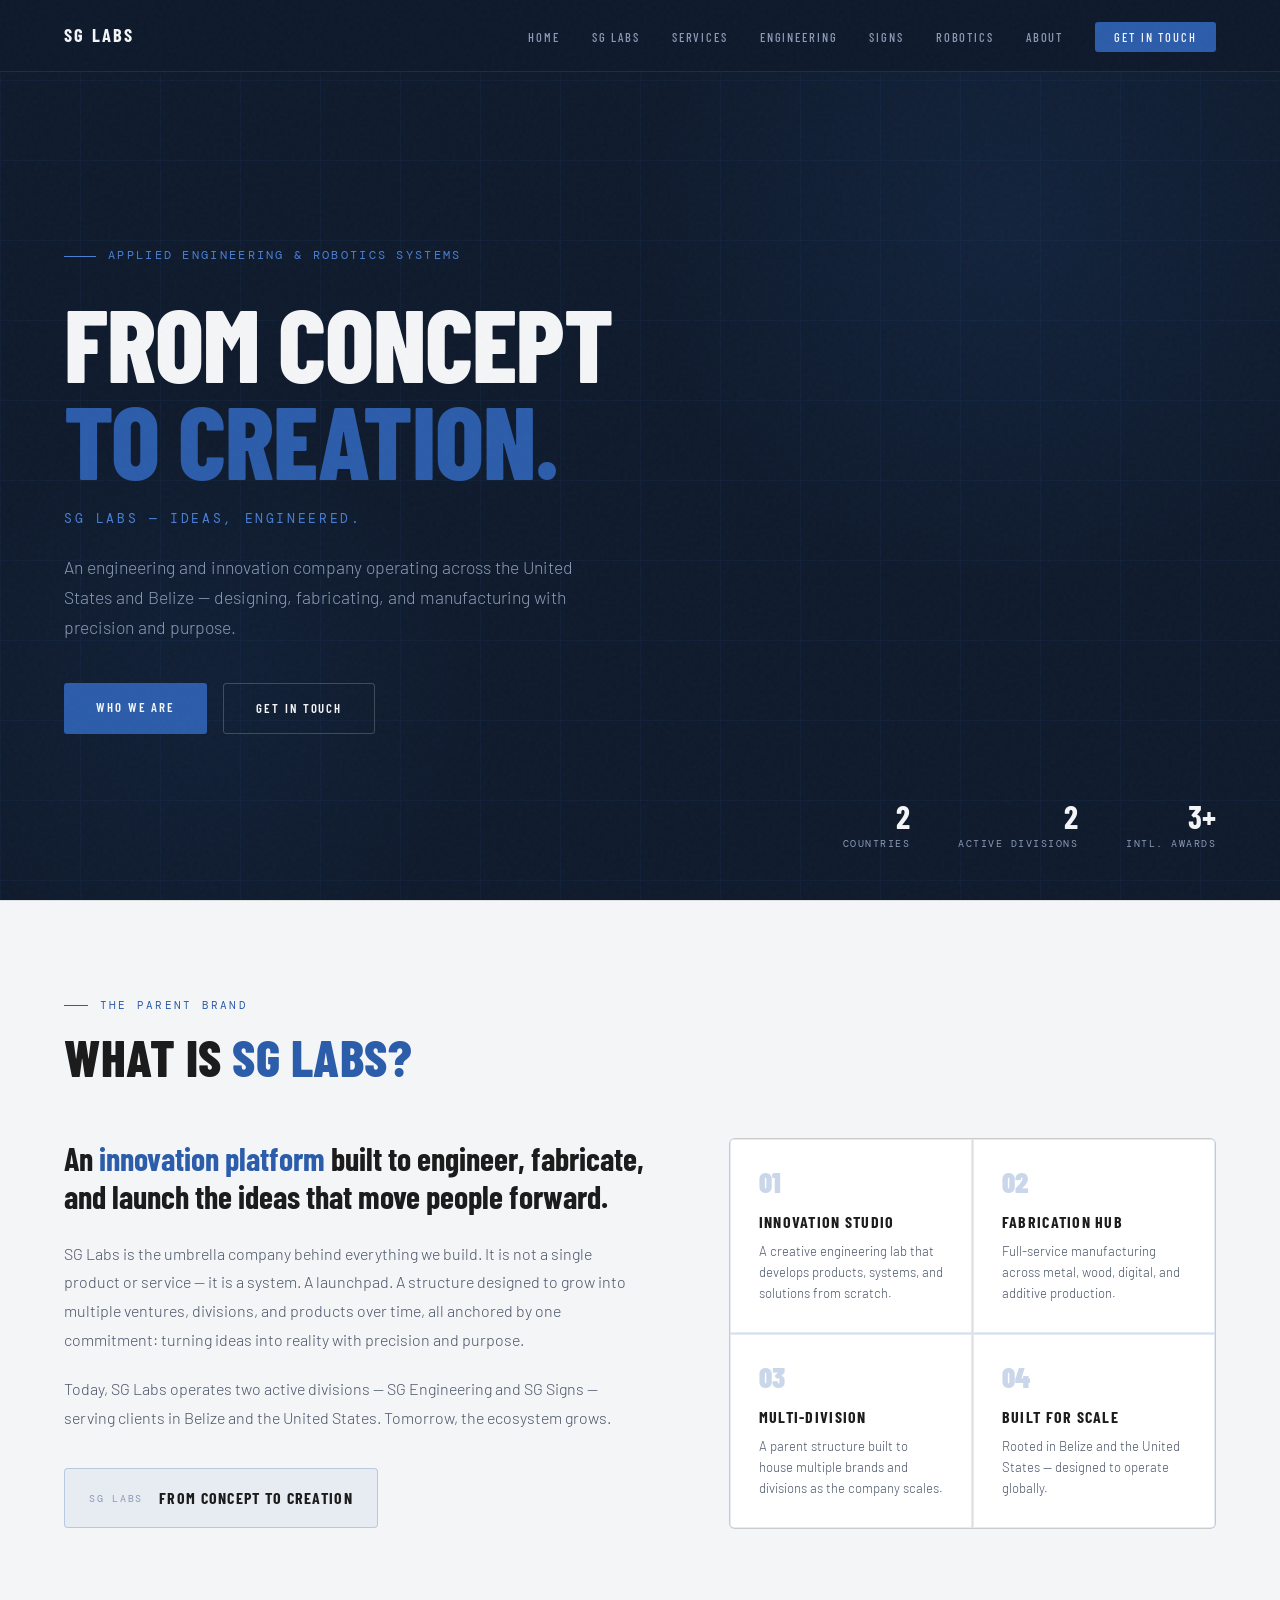
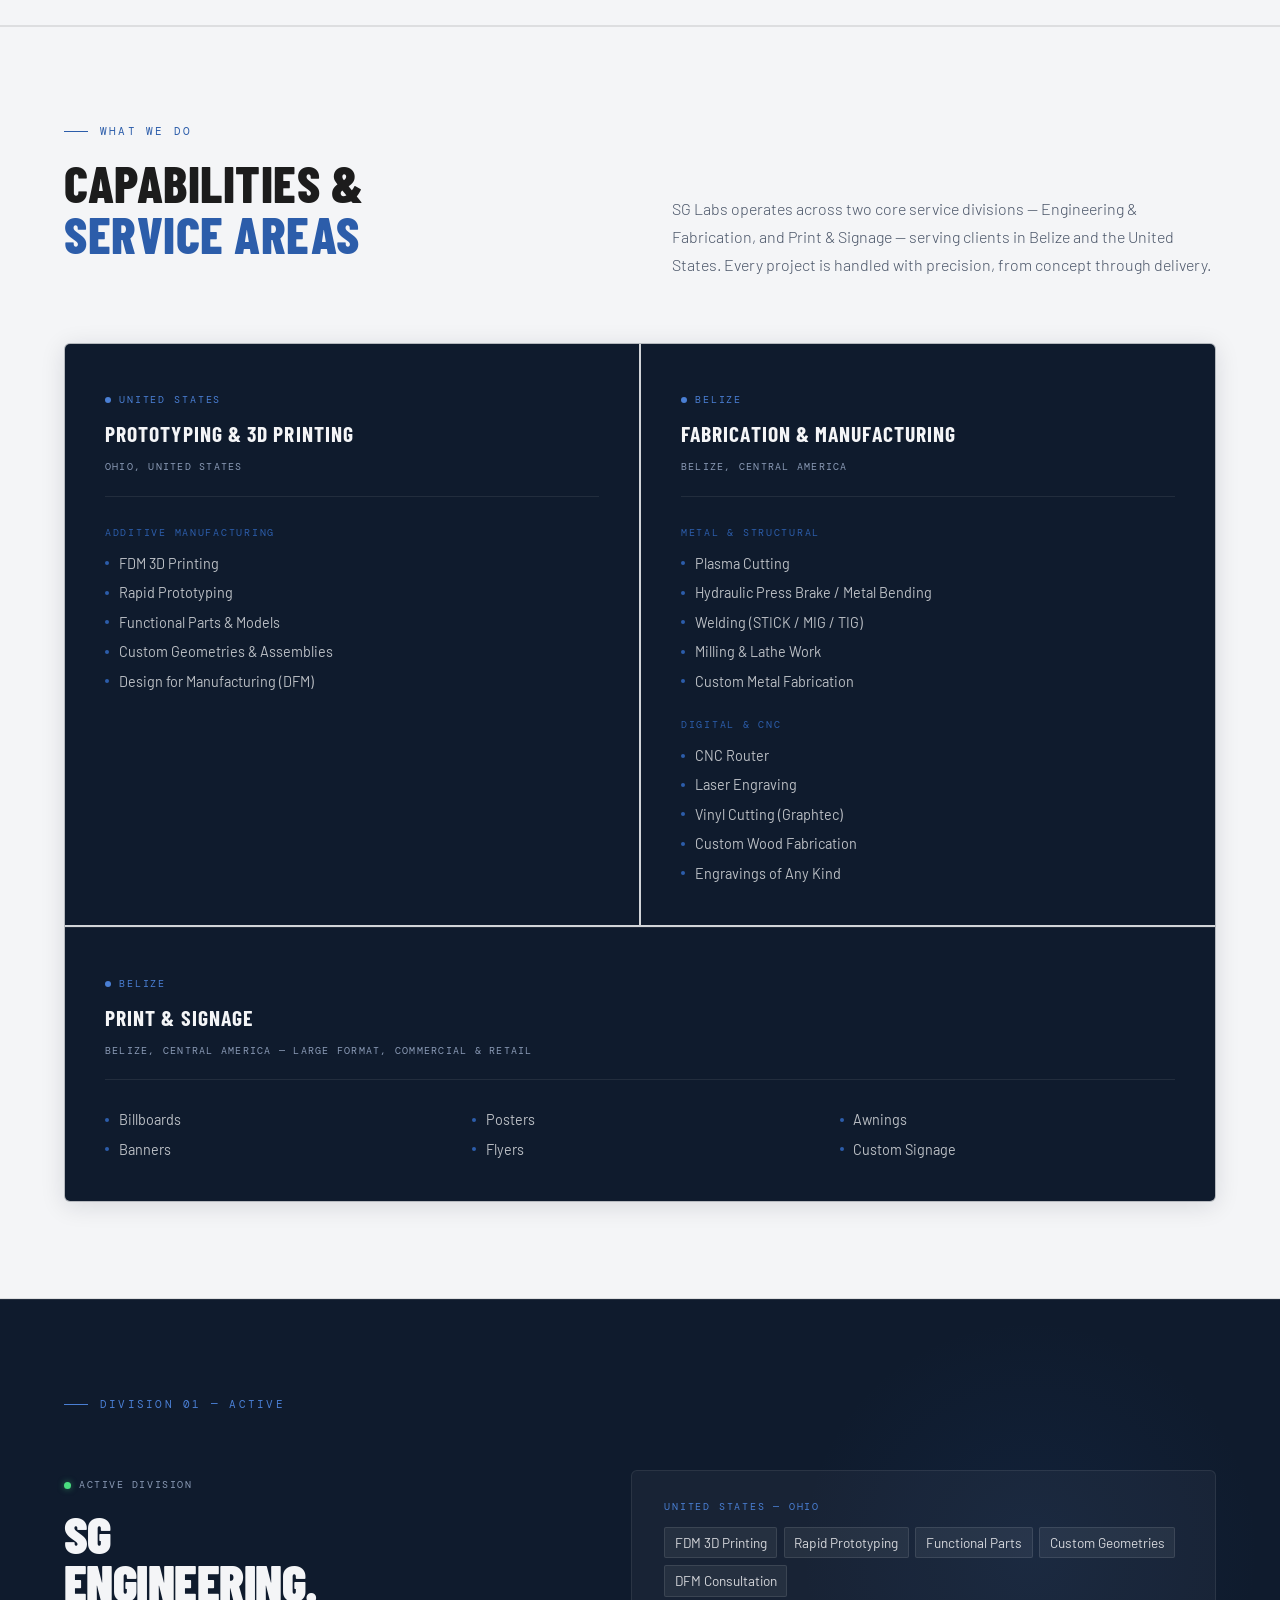
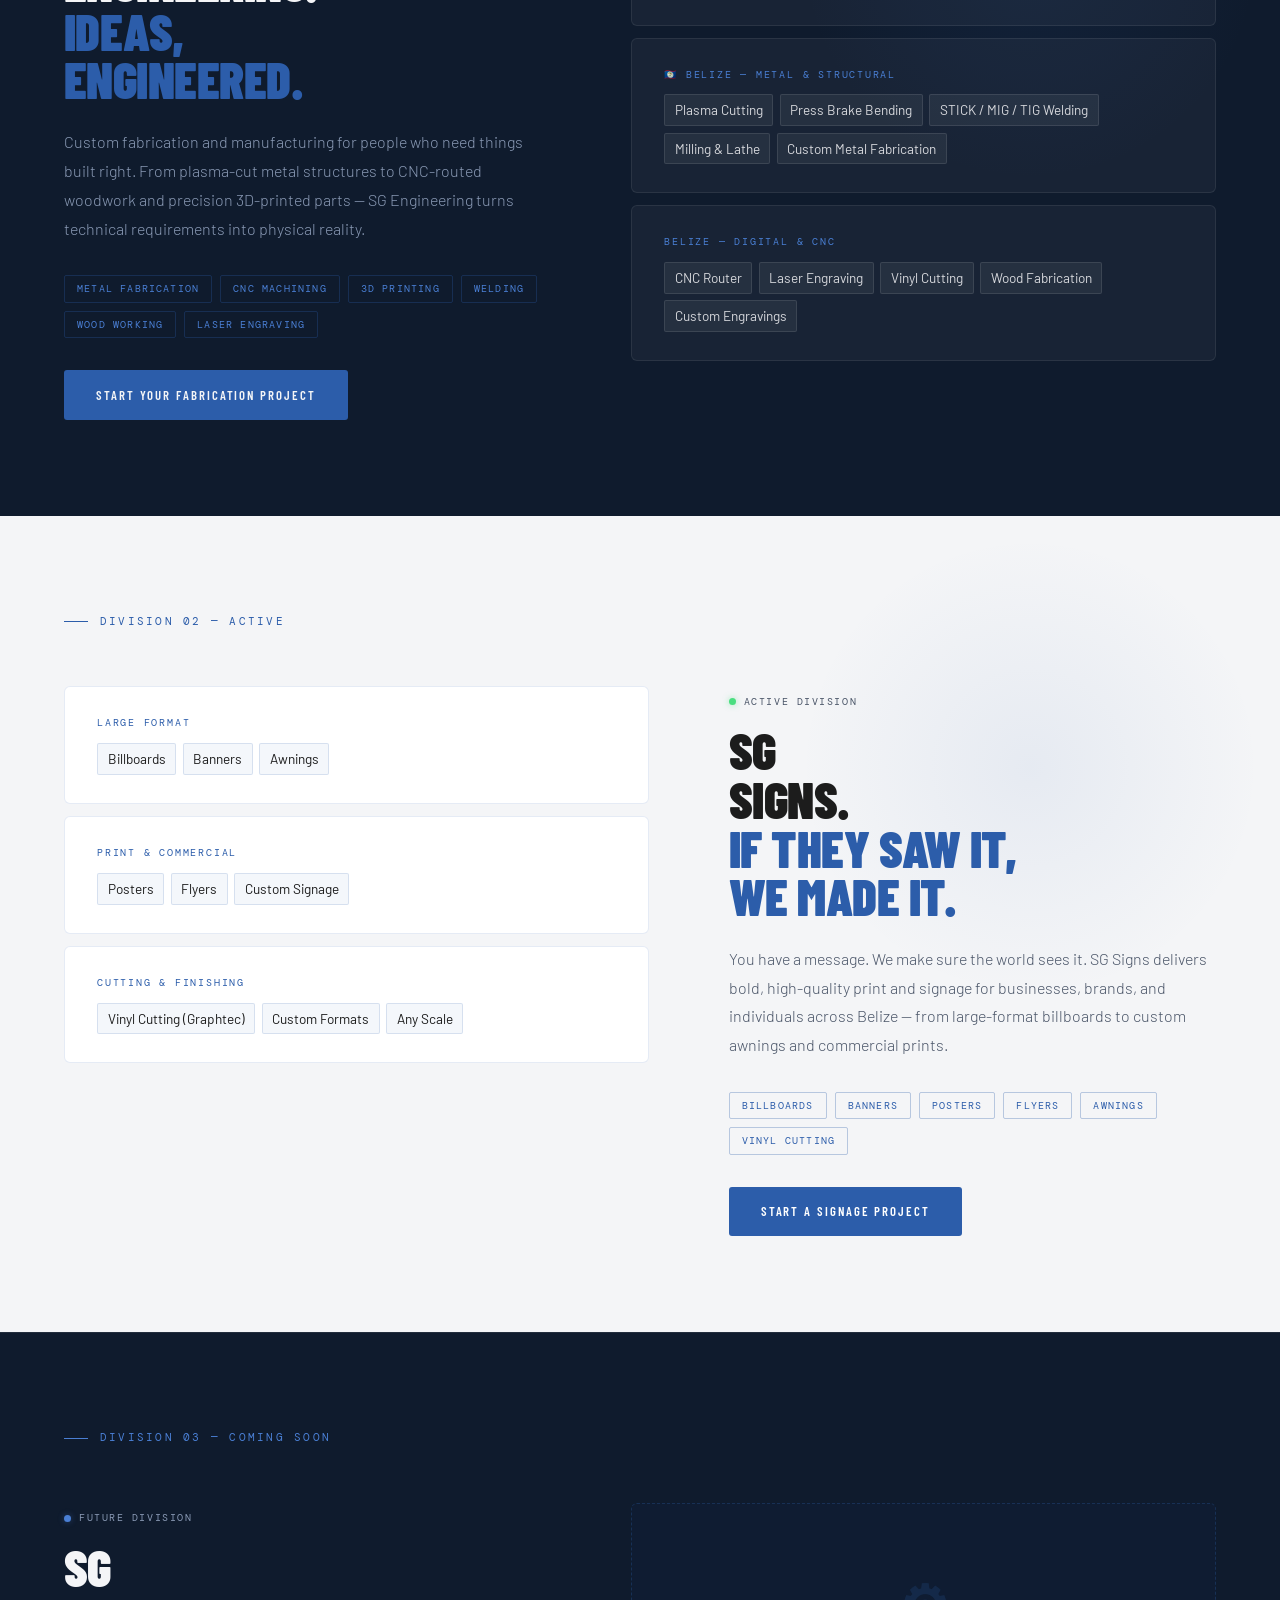
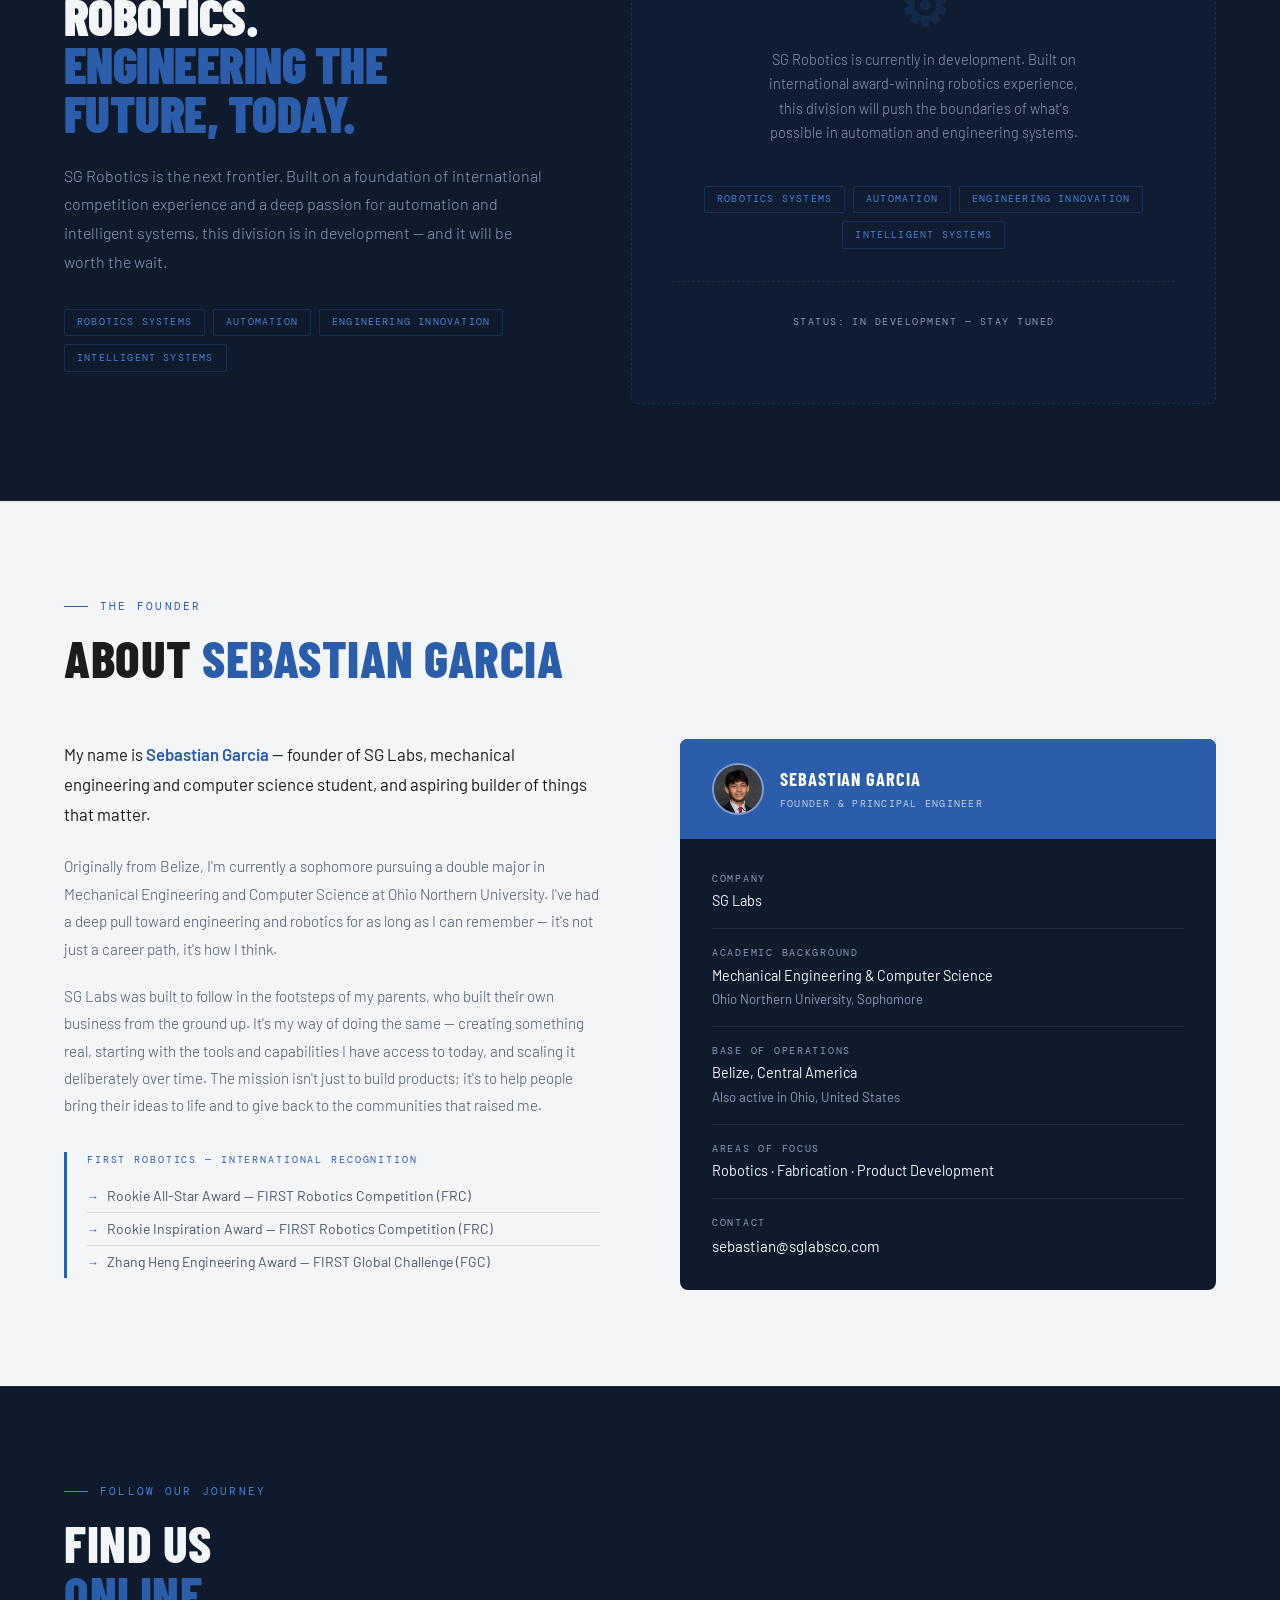
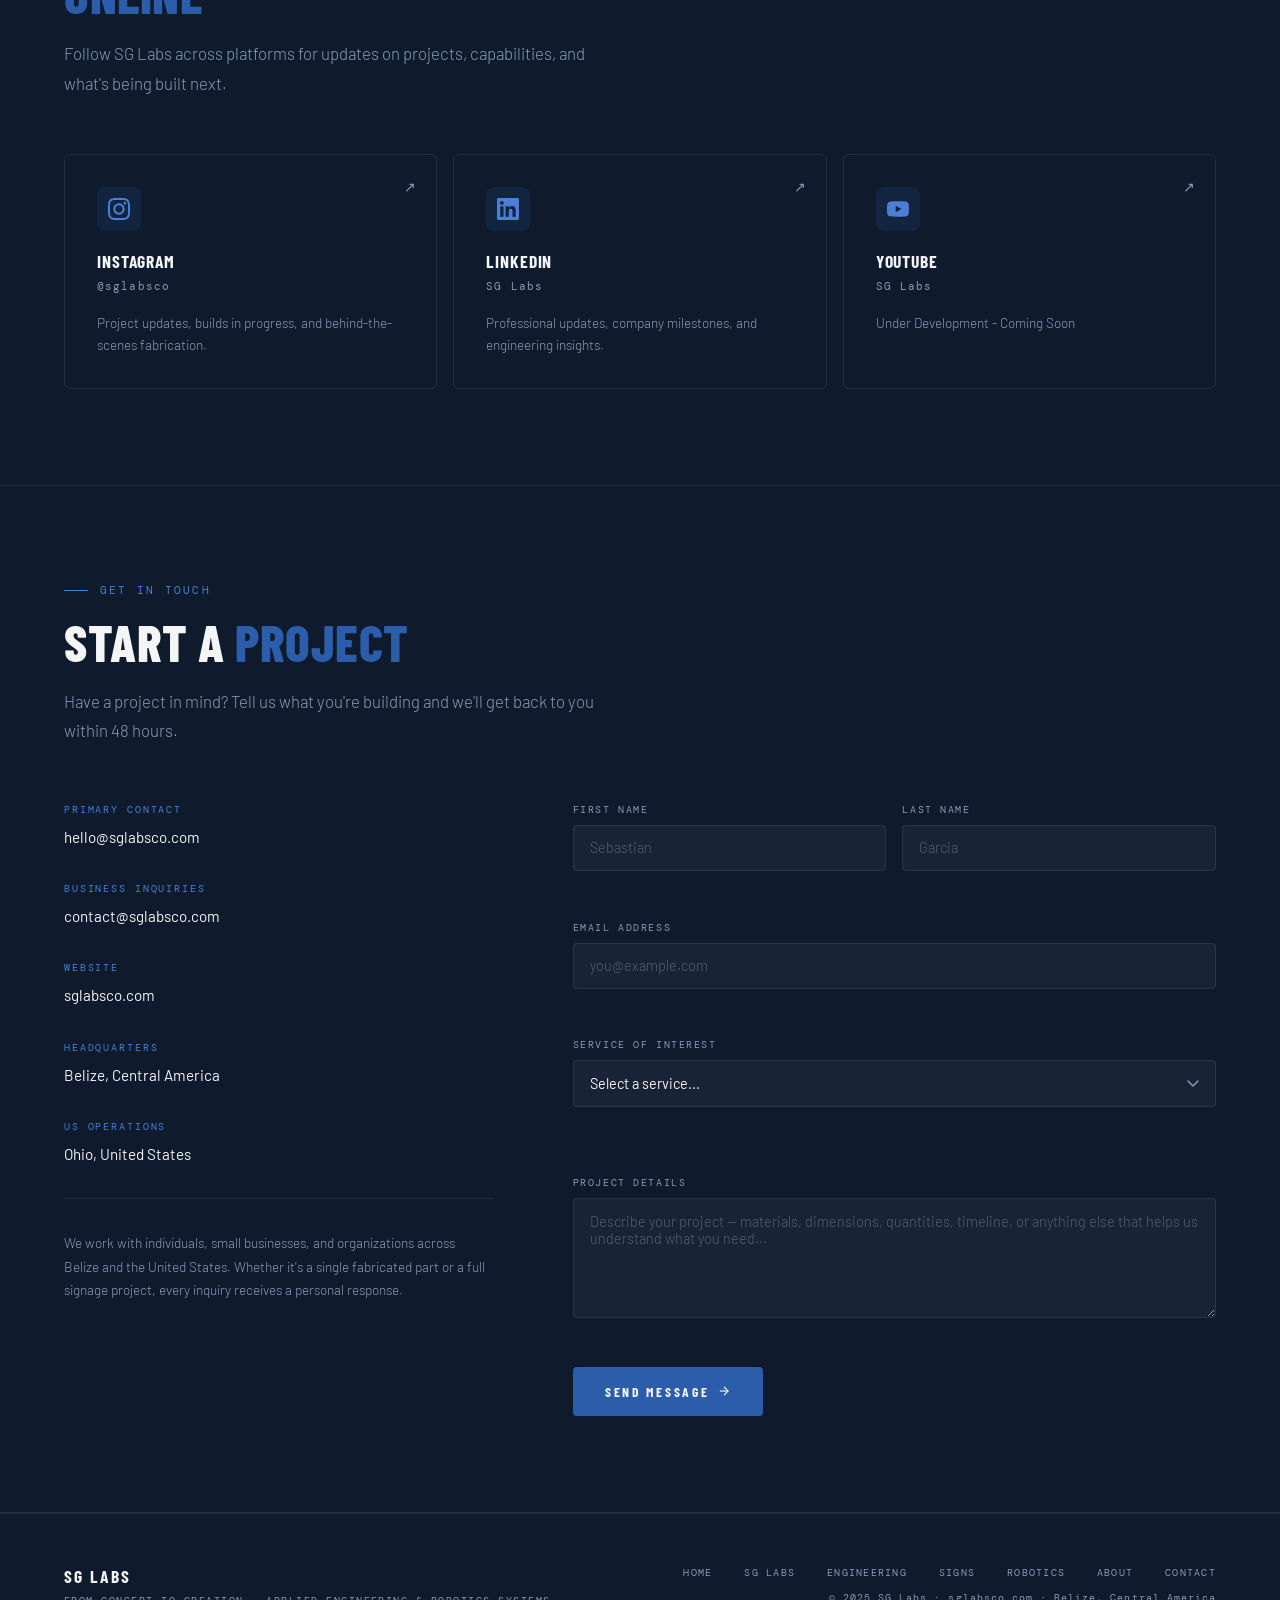
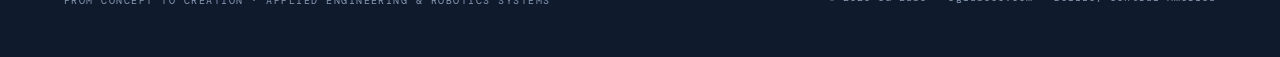
==== index.html @ 0d755008 "Updated form submission to connect with netlify database, updated email protection, updated youtube " ====
<!DOCTYPE html>
<html lang="en">
  <head>
    <meta charset="UTF-8"/>
    <meta name="viewport" content="width=device-width, initial-scale=1.0"/>
    <title>
      SG Labs
    </title>
    <link rel="preconnect" href="https://fonts.googleapis.com">
    <link rel="preconnect" href="https://fonts.gstatic.com" crossorigin>
    <link href="https://fonts.googleapis.com/css2?family=Barlow+Condensed:wght@300;400;500;600;700;800;900&family=Barlow:ital,wght@0,300;0,400;0,500;0,600;1,300;1,400&family=DM+Mono:wght@300;400;500&display=swap" rel="stylesheet">
    <link rel=" stylesheet" href="index.css">
  </head>
  <body>
    <!-- NAV -->
    <nav>
      <a href="#home" class="nav-logo">
        <span class="nav-logo-text">SG Labs</span>
      </a>
      <ul class="nav-links">
        <li><a href="#home">Home</a></li>
        <li><a href="#sglabs">SG Labs</a></li>
        <li><a href="#services">Services</a></li>
        <li><a href="#sg-engineering">Engineering</a></li>
        <li><a href="#sg-signs">Signs</a></li>
        <li><a href="#sg-robotics">Robotics</a></li>
        <li><a href="#about">About</a></li>
        <li><a href="#contact" class="nav-cta">Get in Touch</a></li>
      </ul>
    </nav>

    <!-- HERO -->
    <section id="home">
      <div class="hero-bg"><div class="hero-accent"></div></div>
      <div class="hero-content">
        <div class="hero-eyebrow">Applied Engineering &amp; Robotics Systems</div>
        <h1 class="hero-headline">
          From Concept<br>
          <span>To Creation.</span>
        </h1>
        <div class="hero-slogan">SG Labs — Ideas, Engineered.</div>
        <p class="hero-sub">An engineering and innovation company operating across the United States and Belize — designing, fabricating, and manufacturing with precision and purpose.</p>
        <div class="hero-actions">
          <a href="#sglabs" class="btn-primary">Who We Are</a>
          <a href="#contact" class="btn-ghost">Get in Touch</a>
        </div>
      </div>
      <div class="hero-stats">
        <div class="stat"><span class="stat-num">2</span><span class="stat-label">Countries</span></div>
        <div class="stat"><span class="stat-num">2</span><span class="stat-label">Active Divisions</span></div>
        <div class="stat"><span class="stat-num">3+</span><span class="stat-label">Intl. Awards</span></div>
      </div>
    </section>

    <!-- SG LABS -->
    <section id="sglabs">
      <div>
        <div class="section-eyebrow">The Parent Brand</div>
        <h2 class="section-title">What Is <span>SG Labs?</span></h2>
      </div>
      <div class="brand-grid">
        <div>
          <p class="brand-statement">An <em>innovation platform</em> built to engineer, fabricate, and launch the ideas that move people forward.</p>
          <p class="brand-body">SG Labs is the umbrella company behind everything we build. It is not a single product or service — it is a system. A launchpad. A structure designed to grow into multiple ventures, divisions, and products over time, all anchored by one commitment: turning ideas into reality with precision and purpose.</p>
          <p class="brand-body">Today, SG Labs operates two active divisions — SG Engineering and SG Signs — serving clients in Belize and the United States. Tomorrow, the ecosystem grows.</p>
          <div class="brand-slogan-display">
            <span class="slogan-label">SG Labs</span>
            <span class="slogan-text">From Concept to Creation</span>
          </div>
        </div>
        <div class="brand-pillars reveal" style="transition-delay:0.1s;">
          <div class="pillar">
            <div class="pillar-icon">01</div>
            <div class="pillar-title">Innovation Studio</div>
            <p class="pillar-desc">A creative engineering lab that develops products, systems, and solutions from scratch.</p>
          </div>
          <div class="pillar">
            <div class="pillar-icon">02</div>
            <div class="pillar-title">Fabrication Hub</div>
            <p class="pillar-desc">Full-service manufacturing across metal, wood, digital, and additive production.</p>
          </div>
          <div class="pillar">
            <div class="pillar-icon">03</div>
            <div class="pillar-title">Multi-Division</div>
            <p class="pillar-desc">A parent structure built to house multiple brands and divisions as the company scales.</p>
          </div>
          <div class="pillar">
            <div class="pillar-icon">04</div>
            <div class="pillar-title">Built for Scale</div>
            <p class="pillar-desc">Rooted in Belize and the United States — designed to operate globally.</p>
          </div>
        </div>
      </div>
    </section>

    <!-- SERVICES -->
    <section id="services">
      <div class="services-header reveal">
        <div>
          <div class="section-eyebrow">What We Do</div>
          <h2 class="section-title">Capabilities &amp;<br><span>Service Areas</span></h2>
        </div>
        <p class="services-intro">SG Labs operates across two core service divisions — Engineering &amp; Fabrication, and Print &amp; Signage — serving clients in Belize and the United States. Every project is handled with precision, from concept through delivery.</p>
      </div>
      <div class="services-grid reveal">
        <div class="service-division">
          <div class="division-flag"><span class="flag-dot"></span>United States</div>
          <div class="division-title">Prototyping &amp; 3D Printing</div>
          <div class="division-region">Ohio, United States</div>
          <div class="capability-group">
            <div class="capability-group-label">Additive Manufacturing</div>
            <ul class="capability-list">
              <li>FDM 3D Printing</li>
              <li>Rapid Prototyping</li>
              <li>Functional Parts &amp; Models</li>
              <li>Custom Geometries &amp; Assemblies</li>
              <li>Design for Manufacturing (DFM)</li>
            </ul>
          </div>
        </div>
        <div class="service-division">
          <div class="division-flag"><span class="flag-dot"></span>Belize</div>
          <div class="division-title">Fabrication &amp; Manufacturing</div>
          <div class="division-region">Belize, Central America</div>
          <div class="capability-group">
            <div class="capability-group-label">Metal &amp; Structural</div>
            <ul class="capability-list">
              <li>Plasma Cutting</li>
              <li>Hydraulic Press Brake / Metal Bending</li>
              <li>Welding (STICK / MIG / TIG)</li>
              <li>Milling &amp; Lathe Work</li>
              <li>Custom Metal Fabrication</li>
            </ul>
          </div>
          <div class="capability-group" style="margin-top:1.25rem;">
            <div class="capability-group-label">Digital &amp; CNC</div>
            <ul class="capability-list">
              <li>CNC Router</li>
              <li>Laser Engraving</li>
              <li>Vinyl Cutting (Graphtec)</li>
              <li>Custom Wood Fabrication</li>
              <li>Engravings of Any Kind</li>
            </ul>
          </div>
        </div>
        <div class="service-division" style="grid-column:1/-1; border-top:1px solid var(--rule);">
          <div class="division-flag"><span class="flag-dot"></span>Belize</div>
          <div class="division-title">Print &amp; Signage</div>
          <div class="division-region">Belize, Central America — Large Format, Commercial &amp; Retail</div>
          <div style="display:grid; grid-template-columns:repeat(auto-fit, minmax(160px,1fr)); gap:0.5rem 2rem;">
            <ul class="capability-list"><li>Billboards</li><li>Banners</li></ul>
            <ul class="capability-list"><li>Posters</li><li>Flyers</li></ul>
            <ul class="capability-list"><li>Awnings</li><li>Custom Signage</li></ul>
          </div>
        </div>
      </div>
    </section>

    <!-- SG ENGINEERING -->
    <div class="division-brand-section" id="sg-engineering">
      <div>
        <div class="section-eyebrow">Division 01 — Active</div>
      </div>
      <div class="division-layout">
        <div class="division-info reveal">
          <div class="division-status"><span class="status-dot active"></span>Active Division</div>
          <div class="division-big-slogan">SG<br>Engineering.<br><span>Ideas,<br>Engineered.</span></div>
          <p class="division-desc">Custom fabrication and manufacturing for people who need things built right. From plasma-cut metal structures to CNC-routed woodwork and precision 3D-printed parts — SG Engineering turns technical requirements into physical reality.</p>
          <div class="division-tag-row">
            <span class="dtag">Metal Fabrication</span>
            <span class="dtag">CNC Machining</span>
            <span class="dtag">3D Printing</span>
            <span class="dtag">Welding</span>
            <span class="dtag">Wood Working</span>
            <span class="dtag">Laser Engraving</span>
          </div>
          <a href="#contact" class="btn-primary">Start Your Fabrication Project</a>
        </div>
        <div class="division-visual reveal" style="transition-delay:0.1s;">
          <div class="visual-card">
            <div class="visual-card-label">United States — Ohio</div>
            <div class="visual-card-items">
              <span>FDM 3D Printing</span><span>Rapid Prototyping</span>
              <span>Functional Parts</span><span>Custom Geometries</span><span>DFM Consultation</span>
            </div>
          </div>
          <div class="visual-card">
            <div class="visual-card-label">&#x1f1e7;&#x1f1ff; Belize — Metal &amp; Structural</div>
            <div class="visual-card-items">
              <span>Plasma Cutting</span><span>Press Brake Bending</span>
              <span>STICK / MIG / TIG Welding</span><span>Milling &amp; Lathe</span><span>Custom Metal Fabrication</span>
            </div>
          </div>
          <div class="visual-card">
            <div class="visual-card-label">Belize — Digital &amp; CNC</div>
            <div class="visual-card-items">
              <span>CNC Router</span><span>Laser Engraving</span>
              <span>Vinyl Cutting</span><span>Wood Fabrication</span><span>Custom Engravings</span>
            </div>
          </div>
        </div>
      </div>
    </div>

    <!-- SG SIGNS -->
    <div class="division-brand-section" id="sg-signs">
      <div>
        <div class="section-eyebrow">Division 02 — Active</div>
      </div>
      <div class="division-layout reverse">
        <div class="division-info reveal">
          <div class="division-status"><span class="status-dot active"></span>Active Division</div>
          <div class="division-big-slogan">SG<br>Signs.<br><span>If They Saw It,<br>We Made It.</span></div>
          <p class="division-desc">You have a message. We make sure the world sees it. SG Signs delivers bold, high-quality print and signage for businesses, brands, and individuals across Belize — from large-format billboards to custom awnings and commercial prints.</p>
          <div class="division-tag-row">
            <span class="dtag">Billboards</span>
            <span class="dtag">Banners</span>
            <span class="dtag">Posters</span>
            <span class="dtag">Flyers</span>
            <span class="dtag">Awnings</span>
            <span class="dtag">Vinyl Cutting</span>
          </div>
          <a href="#contact" class="btn-primary">Start a Signage Project</a>
        </div>
        <div class="division-visual reveal" style="transition-delay:0.1s;">
          <div class="visual-card">
            <div class="visual-card-label">Large Format</div>
            <div class="visual-card-items">
              <span>Billboards</span><span>Banners</span><span>Awnings</span>
            </div>
          </div>
          <div class="visual-card">
            <div class="visual-card-label">Print &amp; Commercial</div>
            <div class="visual-card-items">
              <span>Posters</span><span>Flyers</span><span>Custom Signage</span>
            </div>
          </div>
          <div class="visual-card">
            <div class="visual-card-label">Cutting &amp; Finishing</div>
            <div class="visual-card-items">
              <span>Vinyl Cutting (Graphtec)</span><span>Custom Formats</span><span>Any Scale</span>
            </div>
          </div>
        </div>
      </div>
    </div>

    <!-- SG ROBOTICS -->
    <div class="division-brand-section" id="sg-robotics">
      <div>
        <div class="section-eyebrow">Division 03 — Coming Soon</div>
      </div>
      <div class="division-layout">
        <div class="division-info reveal">
          <div class="division-status"><span class="status-dot future"></span>Future Division</div>
          <div class="division-big-slogan">SG<br>Robotics.<br><span>Engineering the<br>Future, Today.</span></div>
          <p class="division-desc">SG Robotics is the next frontier. Built on a foundation of international competition experience and a deep passion for automation and intelligent systems, this division is in development — and it will be worth the wait.</p>
          <div class="division-tag-row">
            <span class="dtag">Robotics Systems</span>
            <span class="dtag">Automation</span>
            <span class="dtag">Engineering Innovation</span>
            <span class="dtag">Intelligent Systems</span>
          </div>
        </div>
        <div class="division-visual reveal" style="transition-delay:0.1s; height:100%;">
          <div class="future-teaser" style="height:100%; display:flex; flex-direction:column; justify-content:center; min-height:420px;">
            <div class="future-teaser-icon">⚙</div>
            <p style="margin-bottom:1.5rem;">SG Robotics is currently in development. Built on international award-winning robotics experience, this division will push the boundaries of what's possible in automation and engineering systems.</p>
            <div style="display:flex; flex-wrap:wrap; gap:0.5rem; justify-content:center; margin-top:1rem;">
              <span style="font-family:'DM Mono',monospace;font-size:0.62rem;letter-spacing:0.12em;text-transform:uppercase;color:var(--blue-light);border:1px solid rgba(44,93,170,0.3);padding:0.3rem 0.75rem;border-radius:2px;">Robotics Systems</span>
              <span style="font-family:'DM Mono',monospace;font-size:0.62rem;letter-spacing:0.12em;text-transform:uppercase;color:var(--blue-light);border:1px solid rgba(44,93,170,0.3);padding:0.3rem 0.75rem;border-radius:2px;">Automation</span>
              <span style="font-family:'DM Mono',monospace;font-size:0.62rem;letter-spacing:0.12em;text-transform:uppercase;color:var(--blue-light);border:1px solid rgba(44,93,170,0.3);padding:0.3rem 0.75rem;border-radius:2px;">Engineering Innovation</span>
              <span style="font-family:'DM Mono',monospace;font-size:0.62rem;letter-spacing:0.12em;text-transform:uppercase;color:var(--blue-light);border:1px solid rgba(44,93,170,0.3);padding:0.3rem 0.75rem;border-radius:2px;">Intelligent Systems</span>
            </div>
            <div style="margin-top:2rem;padding-top:1.5rem;border-top:1px dashed rgba(44,93,170,0.2);">
              <span style="font-family:'DM Mono',monospace;font-size:0.62rem;letter-spacing:0.15em;text-transform:uppercase;color:var(--muted);">Status: In Development — Stay Tuned</span>
            </div>
          </div>
        </div>
      </div>
    </div>

    <!-- ABOUT -->
    <section id="about">
      <div>
        <div class="section-eyebrow">The Founder</div>
        <h2 class="section-title">About <span>Sebastian Garcia</span></h2>
      </div>
      <div class="about-grid">
        <div class="about-left reveal">
          <p class="founder-intro">My name is <strong>Sebastian Garcia</strong> — founder of SG Labs, mechanical engineering and computer science student, and aspiring builder of things that matter.</p>
          <p class="founder-body">Originally from Belize, I'm currently a sophomore pursuing a double major in Mechanical Engineering and Computer Science at Ohio Northern University. I've had a deep pull toward engineering and robotics for as long as I can remember — it's not just a career path, it's how I think.</p>
          <p class="founder-body">SG Labs was built to follow in the footsteps of my parents, who built their own business from the ground up. It's my way of doing the same — creating something real, starting with the tools and capabilities I have access to today, and scaling it deliberately over time. The mission isn't just to build products; it's to help people bring their ideas to life and to give back to the communities that raised me.</p>
          <div class="awards-block reveal">
            <div class="awards-label">FIRST Robotics — International Recognition</div>
            <div class="award-item">Rookie All-Star Award — FIRST Robotics Competition (FRC)</div>
            <div class="award-item">Rookie Inspiration Award — FIRST Robotics Competition (FRC)</div>
            <div class="award-item">Zhang Heng Engineering Award — FIRST Global Challenge (FGC)</div>
          </div>
        </div>
        <div class="about-right reveal" style="transition-delay:0.1s;">
          <div class="founder-card">
            <div class="founder-card-header">
              <div class="founder-avatar" style="padding:0;overflow:hidden;border:2px solid rgba(255,255,255,0.4);">
                <img src="founder_headshot.png" class="founder-headshot">
              </div>
              <div>
                <span class="founder-card-name">Sebastian Garcia</span>
                <span class="founder-card-role">Founder &amp; Principal Engineer</span>
              </div>
            </div>
            <div class="founder-card-body">
              <div class="info-row"><span class="info-label">Company</span><span class="info-value">SG Labs</span></div>
              <div class="info-divider"></div>
              <div class="info-row">
                <span class="info-label">Academic Background</span>
                <span class="info-value">Mechanical Engineering &amp; Computer Science<br><span style="color:var(--muted);font-size:0.82rem;">Ohio Northern University, Sophomore</span></span>
              </div>
              <div class="info-divider"></div>
              <div class="info-row">
                <span class="info-label">Base of Operations</span>
                <span class="info-value">Belize, Central America<br><span style="color:var(--muted);font-size:0.82rem;">Also active in Ohio, United States</span></span>
              </div>
              <div class="info-divider"></div>
              <div class="info-row"><span class="info-label">Areas of Focus</span><span class="info-value">Robotics · Fabrication · Product Development</span></div>
              <div class="info-divider"></div>
              <div class="info-row">
                <span class="info-label">Contact</span>
                <span class="info-value">
                  <span class="founder-email">
                    <a id="founder-email-link" href="#"></a>
                  </span>
                </span>
              </div>
            </div>
          </div>
        </div>
      </div>
    </section>

    <!-- SOCIAL -->
    <section id="social">
      <div>
        <div class="section-eyebrow">Follow our Journey</div>
        <h2 class="section-title">Find Us<br><span>Online</span></h2>
        <p class="section-lead">Follow SG Labs across platforms for updates on projects, capabilities, and what's being built next.</p>
      </div>
      <div class="social-grid">
        <a href="https://www.instagram.com/sglabsco/" class="social-card reveal" target="_blank" rel="noopener">
          <div class="social-icon"><svg viewBox="0 0 24 24"><path d="M12 2.163c3.204 0 3.584.012 4.85.07 3.252.148 4.771 1.691 4.919 4.919.058 1.265.069 1.645.069 4.849 0 3.205-.012 3.584-.069 4.849-.149 3.225-1.664 4.771-4.919 4.919-1.266.058-1.644.07-4.85.07-3.204 0-3.584-.012-4.849-.07-3.26-.149-4.771-1.699-4.919-4.92-.058-1.265-.07-1.644-.07-4.849 0-3.204.013-3.583.07-4.849.149-3.227 1.664-4.771 4.919-4.919 1.266-.057 1.645-.069 4.849-.069zm0-2.163c-3.259 0-3.667.014-4.947.072-4.358.2-6.78 2.618-6.98 6.98-.059 1.281-.073 1.689-.073 4.948 0 3.259.014 3.668.072 4.948.2 4.358 2.618 6.78 6.98 6.98 1.281.058 1.689.072 4.948.072 3.259 0 3.668-.014 4.948-.072 4.354-.2 6.782-2.618 6.979-6.98.059-1.28.073-1.689.073-4.948 0-3.259-.014-3.667-.072-4.947-.196-4.354-2.617-6.78-6.979-6.98-1.281-.059-1.69-.073-4.949-.073zm0 5.838c-3.403 0-6.162 2.759-6.162 6.162s2.759 6.163 6.162 6.163 6.162-2.759 6.162-6.163c0-3.403-2.759-6.162-6.162-6.162zm0 10.162c-2.209 0-4-1.79-4-4 0-2.209 1.791-4 4-4s4 1.791 4 4c0 2.21-1.791 4-4 4zm6.406-11.845c-.796 0-1.441.645-1.441 1.44s.645 1.44 1.441 1.44c.795 0 1.439-.645 1.439-1.44s-.644-1.44-1.439-1.44z"/></svg></div>
          <div><div class="social-platform">Instagram</div><div class="social-handle">@sglabsco</div></div>
          <p class="social-desc">Project updates, builds in progress, and behind-the-scenes fabrication.</p>
        </a>
        <a href="https://www.linkedin.com/company/sglabsco" class="social-card reveal" style="transition-delay:0.08s;" target="_blank" rel="noopener">
          <div class="social-icon"><svg viewBox="0 0 24 24"><path d="M20.447 20.452h-3.554v-5.569c0-1.328-.027-3.037-1.852-3.037-1.853 0-2.136 1.445-2.136 2.939v5.667H9.351V9h3.414v1.561h.046c.477-.9 1.637-1.85 3.37-1.85 3.601 0 4.267 2.37 4.267 5.455v6.286zM5.337 7.433c-1.144 0-2.063-.926-2.063-2.065 0-1.138.92-2.063 2.063-2.063 1.14 0 2.064.925 2.064 2.063 0 1.139-.925 2.065-2.064 2.065zm1.782 13.019H3.555V9h3.564v11.452zM22.225 0H1.771C.792 0 0 .774 0 1.729v20.542C0 23.227.792 24 1.771 24h20.451C23.2 24 24 23.227 24 22.271V1.729C24 .774 23.2 0 22.222 0h.003z"/></svg></div>
          <div><div class="social-platform">LinkedIn</div><div class="social-handle">SG Labs</div></div>
          <p class="social-desc">Professional updates, company milestones, and engineering insights.</p>
        </a>
        <a href="javascript:void(0)" class="social-card reveal" style="transition-delay:0.24s;" target="_blank" rel="noopener">
          <div class="social-icon"><svg viewBox="0 0 24 24"><path d="M23.498 6.186a3.016 3.016 0 0 0-2.122-2.136C19.505 3.545 12 3.545 12 3.545s-7.505 0-9.377.505A3.017 3.017 0 0 0 .502 6.186C0 8.07 0 12 0 12s0 3.93.502 5.814a3.016 3.016 0 0 0 2.122 2.136c1.871.505 9.376.505 9.376.505s7.505 0 9.377-.505a3.015 3.015 0 0 0 2.122-2.136C24 15.93 24 12 24 12s0-3.93-.502-5.814zM9.545 15.568V8.432L15.818 12l-6.273 3.568z"/></svg></div>
          <div><div class="social-platform">YouTube</div><div class="social-handle">SG Labs</div></div>
          <p class="social-desc">Under Development - Coming Soon<!--Build videos, fabrication walkthroughs, and project documentation.--></p>
        </a>
      </div>
    </section>

    <!-- CONTACT -->
    <section id="contact">
      <div>
        <div class="section-eyebrow">Get In Touch</div>
        <h2 class="section-title">Start a <span>Project</span></h2>
        <p class="section-lead">Have a project in mind? Tell us what you're building and we'll get back to you within 48 hours.</p>
      </div>
      <div class="contact-layout">
        <div class="contact-info reveal">
          <div class="contact-detail">
            <div class="contact-detail-label">Primary Contact</div>
            <div class="contact-detail-value">
              <a id="hello-email-link" href="#"></a>
            </div>
          </div>
          <div class="contact-detail">
            <div class="contact-detail-label">Business Inquiries</div>
            <div class="contact-detail-value">
              <a id="contact-email-link" href="#"></a>
            </div>
          </div>
          <div class="contact-detail">
            <div class="contact-detail-label">Website</div>
            <div class="contact-detail-value"><a href="https://sglabsco.com" target="_blank">sglabsco.com</a></div>
          </div>
          <div class="contact-detail">
            <div class="contact-detail-label">Headquarters</div>
            <div class="contact-detail-value">Belize, Central America</div>
          </div>
          <div class="contact-detail">
            <div class="contact-detail-label">US Operations</div>
            <div class="contact-detail-value">Ohio, United States</div>
          </div>
          <p class="contact-note">We work with individuals, small businesses, and organizations across Belize and the United States. Whether it's a single fabricated part or a full signage project, every inquiry receives a personal response.</p>
        </div>
        <div style="transition-delay:0.1s;">
          <form class="contact-form" id="contactForm" name="contact" method="POST" data-netlify="true" onsubmit="return false;">
            <input type="hidden" name="form-name" value="contact" />
            <div class="form-row">
              <div class="form-group"><label for="fname">First Name</label><input type="text" id="fname" placeholder="Sebastian" /><span class="field-error" id="err-fname"><svg viewBox="0 0 24 24"><path d="M12 2C6.48 2 2 6.48 2 12s4.48 10 10 10 10-4.48 10-10S17.52 2 12 2zm1 15h-2v-2h2v2zm0-4h-2V7h2v6z"/></svg>First name is required</span></div>
              <div class="form-group"><label for="lname">Last Name</label><input type="text" id="lname" placeholder="Garcia" /><span class="field-error" id="err-lname"><svg viewBox="0 0 24 24"><path d="M12 2C6.48 2 2 6.48 2 12s4.48 10 10 10 10-4.48 10-10S17.52 2 12 2zm1 15h-2v-2h2v2zm0-4h-2V7h2v6z"/></svg>Last name is required</span></div>
            </div>
            <div class="form-group"><label for="email">Email Address</label><input type="email" id="email" placeholder="you@example.com" /><span class="field-error" id="err-email"><svg viewBox="0 0 24 24"><path d="M12 2C6.48 2 2 6.48 2 12s4.48 10 10 10 10-4.48 10-10S17.52 2 12 2zm1 15h-2v-2h2v2zm0-4h-2V7h2v6z"/></svg>A valid email is required</span></div>
            <div class="form-group">
              <label for="service">Service of Interest</label>
              <select id="service" onchange="handleServiceChange(this)">
                <option value="" disabled selected>Select a service...</option>
                <option value="3d-printing">3D Printing — SG Engineering (US)</option>
                <option value="metal-fab">Metal Fabrication — SG Engineering (Belize)</option>
                <option value="cnc">CNC / Laser / Engraving — SG Engineering (Belize)</option>
                <option value="print-signage">Print &amp; Signage — SG Signs (Belize)</option>
                <option value="consulting">Design Consultation</option>
                <option value="other">Other / Not Sure Yet</option>
              </select>
            <span class="field-error" id="err-service"><svg viewBox="0 0 24 24"><path d="M12 2C6.48 2 2 6.48 2 12s4.48 10 10 10 10-4.48 10-10S17.52 2 12 2zm1 15h-2v-2h2v2zm0-4h-2V7h2v6z"/></svg>Please select a service</span>
            </div>
            <div id="otherServiceWrap" style="overflow:hidden; max-height:0; opacity:0; transition: max-height 0.4s ease, opacity 0.4s ease, margin 0.4s ease; margin-top:0;">
              <div class="form-group">
                <label for="otherService">Tell us what you need</label>
                <input type="text" id="otherService" placeholder="Describe your interest or project type..." />
              </div>
            </div>
            <div class="form-group"><label for="message">Project Details</label><textarea id="message" placeholder="Describe your project — materials, dimensions, quantities, timeline, or anything else that helps us understand what you need..."></textarea><span class="field-error" id="err-message"><svg viewBox="0 0 24 24"><path d="M12 2C6.48 2 2 6.48 2 12s4.48 10 10 10 10-4.48 10-10S17.52 2 12 2zm1 15h-2v-2h2v2zm0-4h-2V7h2v6z"/></svg>Project details are required</span></div>
            <button class="form-submit" onclick="handleSubmit()">
              Send Message
              <svg viewBox="0 0 24 24"><line x1="5" y1="12" x2="19" y2="12"/><polyline points="12 5 19 12 12 19"/></svg>
            </button>
          </form>
          <div class="form-success" id="formSuccess">
            <div class="success-icon"><svg viewBox="0 0 24 24"><polyline points="20 6 9 17 4 12"/></svg></div>
            <div class="success-title">Message Received</div>
            <p class="success-msg">Thank you for reaching out. We'll be in touch within 48 hours.</p>
          </div>
        </div>
      </div>
    </section>

    <!-- FOOTER -->
    <footer>
      <div>
        <div class="footer-logo-text">SG Labs</div>
        <div class="footer-tagline">From Concept to Creation · Applied Engineering &amp; Robotics Systems</div>
      </div>
      <div class="footer-right">
        <div class="footer-links">
          <a href="#home">Home</a>
          <a href="#sglabs">SG Labs</a>
          <a href="#sg-engineering">Engineering</a>
          <a href="#sg-signs">Signs</a>
          <a href="#sg-robotics">Robotics</a>
          <a href="#about">About</a>
          <a href="#contact">Contact</a>
        </div>
        <div>© 2025 SG Labs · sglabsco.com  · Belize, Central America</div>
      </div>
    </footer>

    <script data-cfasync="false" src="/cdn-cgi/scripts/5c5dd728/cloudflare-static/email-decode.min.js"></script><script>
        const helloEmail = "hello" + "@" + "sglabsco.com";
        const contactEmail = "contact" + "@" + "sglabsco.com";
        const founderEmail = "sebastian" + "@" + "sglabsco.com";

        const helloLink = document.getElementById("hello-email-link");
        if (helloLink) {
          helloLink.href = "mailto:" + helloEmail;
          helloLink.textContent = helloEmail;
        }

        const contactLink = document.getElementById("contact-email-link");
        if (contactLink) {
          contactLink.href = "mailto:" + contactEmail;
          contactLink.textContent = contactEmail;
        }

        const founderLink = document.getElementById("founder-email-link");
        if (founderLink) {
          founderLink.href = "mailto:" + founderEmail;
          founderLink.textContent = founderEmail;
        }

      function handleServiceChange(sel) {
        const wrap = document.getElementById('otherServiceWrap');
        if (sel.value === 'other') {
          wrap.style.maxHeight = '100px';
          wrap.style.opacity = '1';
          wrap.style.marginTop = '0';
        } else {
          wrap.style.maxHeight = '0';
          wrap.style.opacity = '0';
          wrap.style.marginTop = '0';
          document.getElementById('otherService').value = '';
        }
      }

      // animations removed for compatibility

      function clearErrors() {
        ['fname','lname','email','service','message'].forEach(id => {
          const el = document.getElementById(id);
          const err = document.getElementById('err-' + id);
          if (el) el.classList.remove('invalid');
          if (err) err.classList.remove('visible');
        });
      }

      function handleSubmit() {
        clearErrors();
        const fields = [
          { id: 'fname', check: v => v.trim() !== '' },
          { id: 'lname', check: v => v.trim() !== '' },
          { id: 'email', check: v => /^[^@]+@[^@]+\.[^@]+$/.test(v.trim()) },
          { id: 'service', check: v => v !== '' },
          { id: 'message', check: v => v.trim() !== '' }
        ];

        let valid = true;
        fields.forEach(f => {
          const el = document.getElementById(f.id);
          const err = document.getElementById('err-' + f.id);
          if (!el) return;
          if (!f.check(el.value)) {
            el.classList.add('invalid');
            if (err) err.classList.add('visible');
            valid = false;
          }
        });

        if (!valid) return;

        const form = document.getElementById('contactForm');
        const formData = new FormData(form);

        fetch('/', {
          method: 'POST',
          headers: { 'Content-Type': 'application/x-www-form-urlencoded' },
          body: new URLSearchParams(formData).toString()
        })
        .then(() => {
          form.style.display = 'none';
          document.getElementById('formSuccess').classList.add('visible');
        })
        .catch(() => alert('Something went wrong. Please try again.'));
      }

      // Clear error on input
      ['fname','lname','email','service','message'].forEach(id => {
        const el = document.getElementById(id);
        if (el) el.addEventListener('input', () => {
          el.classList.remove('invalid');
          const err = document.getElementById('err-' + id);
          if (err) err.classList.remove('visible');
        });
      });

      const sections = document.querySelectorAll('section[id], div[id]');
      const navLinks = document.querySelectorAll('.nav-links a');
      window.addEventListener('scroll', () => {
        let current = '';
        sections.forEach(s => { if (window.scrollY >= s.offsetTop - 100) current = s.getAttribute('id') || ''; });
        navLinks.forEach(link => { link.style.color = link.getAttribute('href') === '#' + current ? 'var(--offwhite)' : ''; });
      });
    </script>
  </body>
</html>
---- index.css ----
:root {
  --blue: #2C5DAA;
  --navy: #0F1B2D;
  --offwhite: #F4F5F7;
  --nearblack: #1C1C1C;
  --blue-light: #4a7fd4;
  --blue-dim: #1e3f76;
  --muted: #8a9ab5;
  --rule: rgba(255,255,255,0.08);
  --rule-light: rgba(28,28,28,0.1);
}

*, *::before, *::after { box-sizing: border-box; margin: 0; padding: 0; }
html { scroll-behavior: smooth; font-size: 16px; }

body {
  background: #0F1B2D;
  color: var(--offwhite);
  font-family: 'Barlow', sans-serif;
  font-weight: 400;
  line-height: 1.6;
  overflow-x: hidden;
}

body::before {
  content: '';
  position: fixed; inset: 0;
  background-image: url("data:image/svg+xml,%3Csvg viewBox='0 0 256 256' xmlns='http://www.w3.org/2000/svg'%3E%3Cfilter id='noise'%3E%3CfeTurbulence type='fractalNoise' baseFrequency='0.9' numOctaves='4' stitchTiles='stitch'/%3E%3C/filter%3E%3Crect width='100%25' height='100%25' filter='url(%23noise)' opacity='1'/%3E%3C/svg%3E");
  opacity: 0.025;
  pointer-events: none;
  z-index: 1000;
}

/* ── NAV ── */
nav {
  position: fixed; top: 0; left: 0; right: 0;
  z-index: 900;
  display: flex; align-items: center; justify-content: space-between;
  padding: 0 4rem; height: 72px;
  background: rgba(15,27,45,0.95);
  backdrop-filter: blur(16px);
  border-bottom: 1px solid var(--rule);
}

.nav-logo { display: flex; align-items: center; gap: 0; text-decoration: none; }

.nav-logo-mark {
  width: 36px; height: 36px;
  background: var(--offwhite); border-radius: 4px;
  display: flex; align-items: center; justify-content: center;
  font-family: 'Barlow Condensed', sans-serif; font-weight: 900; font-size: 1rem;
  color: var(--navy); letter-spacing: -0.03em; flex-shrink: 0;
}

.nav-logo-text {
  font-family: 'Barlow Condensed', sans-serif; font-weight: 700;
  font-size: 1.15rem; letter-spacing: 0.12em; color: var(--offwhite); text-transform: uppercase;
}

.nav-links { display: flex; align-items: center; gap: 2rem; list-style: none; }

.nav-links a {
  font-family: 'Barlow Condensed', sans-serif; font-weight: 500;
  font-size: 0.78rem; letter-spacing: 0.15em; text-transform: uppercase;
  color: var(--muted); text-decoration: none; transition: color 0.2s;
}

.nav-links a:hover { color: var(--offwhite); }

.nav-cta {
  color: var(--offwhite) !important; background: var(--blue);
  padding: 0.5rem 1.2rem; border-radius: 3px; transition: background 0.2s !important;
}

.nav-cta:hover { background: var(--blue-light) !important; }

/* ── HERO ── */
#home {
  min-height: 100vh; display: flex; flex-direction: column; justify-content: center;
  padding: 0 4rem; padding-top: 72px; position: relative; overflow: hidden;
  background: #0F1B2D !important;
}

.hero-bg { position: absolute; inset: 0; z-index: 0; overflow: hidden; }

.hero-bg::before {
  content: ''; position: absolute; inset: 0;
  background-image:
    linear-gradient(rgba(44,93,170,0.08) 1px, transparent 1px),
    linear-gradient(90deg, rgba(44,93,170,0.08) 1px, transparent 1px);
  background-size: 80px 80px;
}

.hero-bg::after {
  content: ''; position: absolute; top: -20%; right: -10%;
  width: 800px; height: 800px;
  background: radial-gradient(circle, rgba(44,93,170,0.12) 0%, transparent 65%);
  border-radius: 50%;
}

.hero-accent {
  position: absolute; bottom: -100px; left: -100px;
  width: 600px; height: 600px;
  background: radial-gradient(circle, rgba(44,93,170,0.08) 0%, transparent 65%);
  border-radius: 50%;
}

.hero-content { position: relative; z-index: 1; max-width: 900px; }

.hero-eyebrow {
  display: inline-flex; align-items: center; gap: 0.75rem;
  font-family: 'DM Mono', monospace; font-size: 0.72rem;
  letter-spacing: 0.2em; color: var(--blue-light); text-transform: uppercase;
  margin-bottom: 1.75rem; opacity: 1;
}

.hero-eyebrow::before {
  content: ''; display: block; width: 32px; height: 1px; background: var(--blue-light);
}

.hero-headline {
  font-family: 'Barlow Condensed', sans-serif; font-weight: 800;
  font-size: clamp(3.5rem, 8vw, 7rem); line-height: 0.95;
  text-transform: uppercase; letter-spacing: -0.01em; color: var(--offwhite);
  margin-bottom: 1.25rem; opacity: 1;
}

.hero-headline span { color: var(--blue); display: block; }

.hero-slogan {
  font-family: 'DM Mono', monospace; font-size: 0.82rem;
  letter-spacing: 0.2em; color: var(--blue-light); text-transform: uppercase;
  margin-bottom: 1.5rem; opacity: 1;
}

.hero-sub {
  font-size: 1.1rem; font-weight: 300; color: var(--muted);
  max-width: 520px; line-height: 1.7; margin-bottom: 2.5rem;
  opacity: 1;
}

.hero-actions {
  display: flex; gap: 1rem; flex-wrap: wrap;
  opacity: 1;
}

.btn-primary {
  font-family: 'Barlow Condensed', sans-serif; font-weight: 600;
  font-size: 0.8rem; letter-spacing: 0.15em; text-transform: uppercase;
  color: var(--offwhite); background: var(--blue); border: none;
  padding: 0.9rem 2rem; border-radius: 3px; cursor: pointer;
  text-decoration: none; transition: background 0.2s, transform 0.15s; display: inline-block;
}

.btn-primary:hover { background: var(--blue-light); transform: translateY(-1px); }

.btn-ghost {
  font-family: 'Barlow Condensed', sans-serif; font-weight: 600;
  font-size: 0.8rem; letter-spacing: 0.15em; text-transform: uppercase;
  color: var(--offwhite); background: transparent;
  border: 1px solid rgba(255,255,255,0.2); padding: 0.9rem 2rem; border-radius: 3px;
  cursor: pointer; text-decoration: none; transition: border-color 0.2s, transform 0.15s; display: inline-block;
}

.btn-ghost:hover { border-color: var(--offwhite); transform: translateY(-1px); }

.hero-stats {
  position: absolute; bottom: 3rem; right: 4rem;
  display: flex; gap: 3rem; z-index: 1;
  opacity: 1;
}

.stat { text-align: right; }

.stat-num {
  font-family: 'Barlow Condensed', sans-serif; font-weight: 700;
  font-size: 2rem; color: var(--offwhite); line-height: 1; display: block;
}

.stat-label {
  font-family: 'DM Mono', monospace; font-size: 0.62rem;
  letter-spacing: 0.15em; color: var(--muted); text-transform: uppercase;
  display: block; margin-top: 0.25rem;
}

/* ── SECTION BASE ── */
section { padding: 6rem 4rem; }

.section-eyebrow {
  font-family: 'DM Mono', monospace; font-size: 0.7rem;
  letter-spacing: 0.2em; color: var(--blue-light); text-transform: uppercase;
  display: flex; align-items: center; gap: 0.75rem; margin-bottom: 1rem;
}

.section-eyebrow::before {
  content: ''; display: block; width: 24px; height: 1px; background: var(--blue-light);
}

#sglabs .section-eyebrow { color: var(--blue); }
#sglabs .section-eyebrow::before { background: var(--blue); }
#sglabs .section-title { color: var(--nearblack); }
#sglabs .section-title span { color: var(--blue); }
#sglabs .section-lead { color: #4a5568; }

.section-title {
  font-family: 'Barlow Condensed', sans-serif; font-weight: 800;
  font-size: clamp(2.2rem, 4vw, 3.5rem); text-transform: uppercase;
  letter-spacing: 0.01em; line-height: 1; color: var(--offwhite); margin-bottom: 1.25rem;
}

.section-title span { color: var(--blue); }

.section-lead {
  font-size: 1.05rem; font-weight: 300; color: var(--muted);
  max-width: 560px; line-height: 1.75;
}



/* ── SG LABS BRAND ── */
#sglabs {
  border-top: 1px solid var(--rule-light); border-bottom: 1px solid var(--rule-light);
  background: var(--offwhite);
  color: var(--nearblack);
}

.brand-grid {
  display: grid; grid-template-columns: 1.2fr 1fr;
  gap: 5rem; margin-top: 3.5rem; align-items: center;
}

.brand-statement {
  font-family: 'Barlow Condensed', sans-serif; font-weight: 700;
  font-size: clamp(1.6rem, 2.5vw, 2.2rem); line-height: 1.2;
  color: var(--nearblack); margin-bottom: 1.5rem;
}

.brand-statement em { font-style: normal; color: var(--blue); }

.brand-body {
  font-size: 1rem; font-weight: 300; color: #4a5568;
  line-height: 1.8; margin-bottom: 1.25rem;
}

.brand-slogan-display {
  display: inline-flex; align-items: center; gap: 1rem;
  margin-top: 1rem; padding: 1rem 1.5rem;
  border: 1px solid rgba(44,93,170,0.25); border-radius: 4px;
  background: rgba(44,93,170,0.06);
}

.brand-slogan-display .slogan-label {
  font-family: 'DM Mono', monospace; font-size: 0.6rem;
  letter-spacing: 0.18em; text-transform: uppercase; color: var(--muted);
}

.brand-slogan-display .slogan-text {
  font-family: 'Barlow Condensed', sans-serif; font-weight: 700;
  font-size: 1rem; letter-spacing: 0.08em; text-transform: uppercase; color: var(--nearblack);
}

.brand-pillars {
  display: grid; grid-template-columns: 1fr 1fr;
  gap: 1px; background: var(--rule-light);
  border: 1px solid var(--rule-light); border-radius: 6px; overflow: hidden;
}

.pillar {
  background: white; padding: 1.75rem;
  transition: background 0.3s, border-color 0.3s, box-shadow 0.3s;
  border: 1px solid rgba(44,93,170,0.12);
  -webkit-tap-highlight-color: transparent;
  cursor: pointer;
}
.pillar:hover,
.pillar:active {
  background: rgba(44,93,170,0.12);
  border-color: rgba(44,93,170,0.5);
  box-shadow: 0 0 0 2px rgba(44,93,170,0.2);
}

.pillar-icon {
  font-family: 'Barlow Condensed', sans-serif; font-weight: 900;
  font-size: 1.8rem; color: rgba(44,93,170,0.25); line-height: 1; margin-bottom: 0.75rem;
}

.pillar-title {
  font-family: 'Barlow Condensed', sans-serif; font-weight: 700;
  font-size: 1rem; letter-spacing: 0.08em; text-transform: uppercase;
  color: var(--nearblack); margin-bottom: 0.4rem;
}

.pillar-desc { font-size: 0.82rem; font-weight: 300; color: #4a5568; line-height: 1.6; }

/* ── SERVICES ── */
#services {
  background: var(--offwhite);
  border-top: 1px solid var(--rule-light); border-bottom: 1px solid var(--rule-light);
}

#services .section-eyebrow { color: var(--blue); }
#services .section-eyebrow::before { background: var(--blue); }
#services .section-title { color: var(--nearblack); }
#services .section-title span { color: var(--blue); }
#services .services-intro { color: #4a5568; }

.services-header {
  display: grid; grid-template-columns: 1fr 1fr;
  gap: 4rem; margin-bottom: 4rem; align-items: end;
}

.services-intro { font-size: 1rem; font-weight: 300; color: var(--muted); line-height: 1.75; }

.services-grid {
  display: grid; grid-template-columns: 1fr 1fr;
  gap: 2px; background: rgba(15,27,45,0.15);
  border: 1px solid rgba(15,27,45,0.15); border-radius: 6px; overflow: hidden;
  box-shadow: 0 4px 24px rgba(15,27,45,0.12);
}

.service-division {
  background: var(--navy); padding: 2.5rem;
  transition: background 0.3s, box-shadow 0.3s;
  -webkit-tap-highlight-color: transparent;
}
.service-division:hover,
.service-division:active {
  background: #0d1926;
  box-shadow: inset 0 0 0 1px rgba(44,93,170,0.5);
}

.division-flag {
  display: inline-flex; align-items: center; gap: 0.5rem;
  font-family: 'DM Mono', monospace; font-size: 0.65rem;
  letter-spacing: 0.18em; text-transform: uppercase; color: var(--blue-light); margin-bottom: 0.5rem;
}

.flag-dot { width: 6px; height: 6px; border-radius: 50%; background: var(--blue-light); flex-shrink: 0; }

.division-title {
  font-family: 'Barlow Condensed', sans-serif; font-weight: 700;
  font-size: 1.35rem; letter-spacing: 0.05em; text-transform: uppercase;
  color: var(--offwhite); margin-bottom: 0.5rem;
}

.division-region {
  font-family: 'DM Mono', monospace; font-size: 0.65rem;
  letter-spacing: 0.12em; color: var(--muted); text-transform: uppercase;
  margin-bottom: 1.75rem; padding-bottom: 1.25rem; border-bottom: 1px solid var(--rule);
}

.capability-group { margin-bottom: 1.5rem; }
.capability-group:last-child { margin-bottom: 0; }

.capability-group-label {
  font-family: 'DM Mono', monospace; font-size: 0.6rem;
  letter-spacing: 0.18em; text-transform: uppercase; color: var(--blue); margin-bottom: 0.75rem;
}

.capability-list { list-style: none; display: flex; flex-direction: column; gap: 0.4rem; }

.capability-list li {
  font-size: 0.9rem; font-weight: 400; color: rgba(244,245,247,0.75);
  display: flex; align-items: center; gap: 0.6rem;
}

.capability-list li::before {
  content: ''; width: 4px; height: 4px; border-radius: 50%;
  background: var(--blue); flex-shrink: 0;
}

/* ── DIVISION BRAND SECTIONS ── */
.division-brand-section {
  padding: 6rem 4rem;
  border-top: 1px solid var(--rule);
  position: relative; overflow: hidden;
}

.division-brand-section::before {
  content: ''; position: absolute; top: 0; right: 0;
  width: 500px; height: 500px; border-radius: 50%; pointer-events: none;
}

#sg-engineering { background: var(--navy) !important; }
#sg-engineering::before { background: radial-gradient(circle, rgba(44,93,170,0.1) 0%, transparent 65%); }
#sg-engineering .division-big-slogan { color: var(--offwhite); }
#sg-engineering .division-big-slogan span { color: var(--blue); }
#sg-engineering .division-desc { color: var(--muted); }
#sg-engineering .division-status { color: var(--muted); }
#sg-engineering .section-eyebrow { color: var(--blue-light); }
#sg-engineering .dtag { color: var(--blue-light); border-color: rgba(44,93,170,0.3); }
#sg-signs { background: var(--offwhite); }
#sg-signs::before { background: radial-gradient(circle, rgba(44,93,170,0.07) 0%, transparent 65%); }
#sg-signs .division-big-slogan { color: var(--nearblack); }
#sg-signs .division-big-slogan span { color: var(--blue); }
#sg-signs .division-desc { color: #4a5568; }
#sg-signs .section-eyebrow { color: var(--blue); }
#sg-signs .section-eyebrow::before { background: var(--blue); }
#sg-signs .division-status { color: #4a5568; }
#sg-signs .visual-card { background: white; border: 1px solid rgba(44,93,170,0.12); }
#sg-signs .visual-card:hover,
#sg-signs .visual-card:active { background: rgba(44,93,170,0.1); border-color: rgba(44,93,170,0.45); box-shadow: 0 0 0 2px rgba(44,93,170,0.15); }
#sg-signs .visual-card-items span { background: rgba(44,93,170,0.05); border: 1px solid rgba(44,93,170,0.15); color: var(--nearblack); }
#sg-signs .dtag { color: var(--blue); border-color: rgba(44,93,170,0.3); }
#sg-signs .btn-primary { background: var(--blue); color: white; }

#sg-engineering .visual-card { background: rgba(255,255,255,0.04); border: 1px solid rgba(255,255,255,0.08); }
#sg-engineering .visual-card:hover { background: rgba(255,255,255,0.04); border-color: rgba(44,93,170,0.6); box-shadow: 0 0 0 1px rgba(44,93,170,0.3); }
#sg-engineering .visual-card-items span { background: rgba(255,255,255,0.06); border: 1px solid rgba(255,255,255,0.1); color: rgba(244,245,247,0.85); }
#sg-engineering .visual-card-label { color: var(--blue-light); }

#sg-robotics { background: var(--navy) !important; border-bottom: 1px solid var(--rule); }

.division-layout {
  display: grid; grid-template-columns: 1fr 1.2fr;
  gap: 5rem; margin-top: 3.5rem; align-items: start; position: relative; z-index: 1;
}

.division-layout.reverse { grid-template-columns: 1.2fr 1fr; }
.division-layout.reverse .division-info { order: 2; }
.division-layout.reverse .division-visual { order: 1; }

.division-big-slogan {
  font-family: 'Barlow Condensed', sans-serif; font-weight: 900;
  font-size: clamp(2.5rem, 4vw, 4rem); text-transform: uppercase;
  line-height: 0.95; letter-spacing: -0.01em; color: var(--offwhite); margin-bottom: 1.5rem;
}

.division-big-slogan span { color: var(--blue); }

.division-desc {
  font-size: 1rem; font-weight: 300; color: var(--muted);
  line-height: 1.8; margin-bottom: 2rem; max-width: 480px;
}

.division-tag-row { display: flex; flex-wrap: wrap; gap: 0.5rem; margin-bottom: 2rem; }

.dtag {
  font-family: 'DM Mono', monospace; font-size: 0.62rem;
  letter-spacing: 0.12em; text-transform: uppercase; color: var(--blue-light);
  border: 1px solid rgba(44,93,170,0.3); padding: 0.3rem 0.75rem; border-radius: 2px;
}

.division-status {
  display: inline-flex; align-items: center; gap: 0.5rem;
  font-family: 'DM Mono', monospace; font-size: 0.65rem;
  letter-spacing: 0.15em; text-transform: uppercase; color: var(--muted); margin-bottom: 1rem;
}

.status-dot { width: 7px; height: 7px; border-radius: 50%; flex-shrink: 0; }
.status-dot.active { background: #4ade80; box-shadow: 0 0 6px rgba(74,222,128,0.5); }
.status-dot.future { background: var(--blue-light); box-shadow: 0 0 6px rgba(74,127,212,0.4); }

.division-visual { display: flex; flex-direction: column; gap: 0.75rem; }

.visual-card {
  background: rgba(255,255,255,0.04); border: 1px solid rgba(255,255,255,0.08);
  border-radius: 6px; padding: 1.75rem 2rem; transition: border-color 0.3s, box-shadow 0.3s;
  -webkit-tap-highlight-color: transparent;
}

.visual-card:hover,
.visual-card:active {
  border-color: rgba(44,93,170,0.6);
  box-shadow: 0 0 0 1px rgba(44,93,170,0.3);
  background: rgba(255,255,255,0.04);
}

.visual-card-label {
  font-family: 'DM Mono', monospace; font-size: 0.62rem;
  letter-spacing: 0.18em; text-transform: uppercase; color: var(--blue); margin-bottom: 0.75rem;
}

.visual-card-items { display: flex; flex-wrap: wrap; gap: 0.4rem; }

.visual-card-items span {
  font-size: 0.85rem; font-weight: 400; color: rgba(244,245,247,0.85);
  background: rgba(255,255,255,0.06); border: 1px solid rgba(255,255,255,0.1);
  padding: 0.25rem 0.6rem; border-radius: 2px; white-space: nowrap;
}

.future-teaser {
  border: 1px dashed rgba(44,93,170,0.3); border-radius: 6px;
  padding: 3rem 2.5rem; text-align: center; background: rgba(44,93,170,0.04);
}

.future-teaser-icon {
  font-family: 'Barlow Condensed', sans-serif; font-weight: 900;
  font-size: 3.5rem; color: rgba(44,93,170,0.2); line-height: 1; margin-bottom: 1rem;
}

.future-teaser p {
  font-size: 0.9rem; font-weight: 300; color: var(--muted);
  line-height: 1.7; max-width: 320px; margin: 0 auto;
}

/* ── ABOUT ── */
#about {
  background: var(--offwhite); color: var(--nearblack);
  border-top: 1px solid var(--rule-light);
}

#about .section-eyebrow { color: var(--blue); }
#about .section-eyebrow::before { background: var(--blue); }
#about .section-title { color: var(--nearblack); }
#about .section-title span { color: var(--blue); }

.about-grid {
  display: grid; grid-template-columns: 1fr 1fr;
  gap: 5rem; margin-top: 3.5rem; align-items: start;
}

.founder-intro {
  font-size: 1.05rem; font-weight: 400; color: var(--nearblack);
  line-height: 1.8; margin-bottom: 1.5rem;
}

.founder-intro strong { color: var(--blue); font-weight: 600; }

.founder-body {
  font-size: 0.95rem; font-weight: 300; color: #4a5568;
  line-height: 1.8; margin-bottom: 1.25rem;
}

.awards-block { border-left: 3px solid var(--blue); padding-left: 1.25rem; margin-top: 2rem; }

.awards-label {
  font-family: 'DM Mono', monospace; font-size: 0.65rem;
  letter-spacing: 0.18em; text-transform: uppercase; color: var(--blue); margin-bottom: 0.75rem;
}

.award-item {
  font-size: 0.875rem; font-weight: 400; color: #4a5568;
  padding: 0.3rem 0; border-bottom: 1px solid var(--rule-light);
  display: flex; align-items: center; gap: 0.5rem;
}

.award-item:last-child { border-bottom: none; }
.award-item::before { content: '→'; color: var(--blue); font-size: 0.75rem; flex-shrink: 0; }

.founder-card { background: var(--navy); border-radius: 8px; overflow: hidden; position: sticky; top: 6rem; }

.founder-card-header {
  background: var(--blue); padding: 1.5rem 2rem;
  display: flex; align-items: center; gap: 1rem;
}

.founder-avatar {
  width: 52px; height: 52px; border-radius: 50%;
  background: rgba(255,255,255,0.2); border: 2px solid rgba(255,255,255,0.4);
  display: flex; align-items: center; justify-content: center;
  font-family: 'Barlow Condensed', sans-serif; font-weight: 800;
  font-size: 1.2rem; color: white; flex-shrink: 0;
}

.founder-headshot{
  width: 52px; height: 52px;
}

.founder-email{ 
  font-size: 0.95rem; font-weight: 400; color: var(--offwhite); 
}
.founder-email a { color: var(--offwhite); text-decoration: none; transition: color 0.2s; }
.founder-email a:hover { color: var(--blue-light); }


.founder-card-name {
  font-family: 'Barlow Condensed', sans-serif; font-weight: 700;
  font-size: 1.15rem; letter-spacing: 0.05em; color: white;
  text-transform: uppercase; display: block;
}

.founder-card-role {
  font-family: 'DM Mono', monospace; font-size: 0.65rem;
  letter-spacing: 0.12em; color: rgba(255,255,255,0.7);
  text-transform: uppercase; display: block; margin-top: 0.15rem;
}

.founder-card-body { padding: 2rem; display: flex; flex-direction: column; gap: 1rem; }

.info-row { display: flex; flex-direction: column; gap: 0.2rem; }

.info-label {
  font-family: 'DM Mono', monospace; font-size: 0.6rem;
  letter-spacing: 0.18em; text-transform: uppercase; color: var(--muted);
}

.info-value { font-size: 0.9rem; font-weight: 400; color: var(--offwhite); }
.info-divider { height: 1px; background: var(--rule); }

/* ── SOCIAL ── */
#social { padding: 6rem 4rem; border-top: 1px solid var(--rule); background: var(--navy); }

.social-grid {
  display: grid; grid-template-columns: repeat(3, 1fr);
  gap: 1rem; margin-top: 3.5rem;
}

.social-card {
  border: 1px solid var(--rule); border-radius: 6px; padding: 2rem;
  text-decoration: none; color: var(--offwhite);
  display: flex; flex-direction: column; gap: 1rem;
  transition: border-color 0.3s, background 0.3s, transform 0.2s;
  position: relative; overflow: hidden;
}

.social-card::after {
  content: '↗'; position: absolute; top: 1.25rem; right: 1.25rem;
  font-size: 0.9rem; color: var(--muted); transition: color 0.2s, transform 0.2s;
}

.social-card:hover { background: rgba(44,93,170,0.08); border-color: rgba(44,93,170,0.4); transform: translateY(-2px); }
.social-card:hover::after { color: var(--blue-light); transform: translate(2px,-2px); }

.social-icon {
  width: 44px; height: 44px; background: rgba(44,93,170,0.15);
  border-radius: 8px; display: flex; align-items: center; justify-content: center;
}

.social-icon svg { width: 22px; height: 22px; fill: var(--blue-light); }

.social-platform {
  font-family: 'Barlow Condensed', sans-serif; font-weight: 700;
  font-size: 1.1rem; letter-spacing: 0.05em; text-transform: uppercase; color: var(--offwhite);
}

.social-handle {
  font-family: 'DM Mono', monospace; font-size: 0.7rem;
  letter-spacing: 0.1em; color: var(--muted); margin-top: 0.2rem;
}

.social-desc { font-size: 0.85rem; font-weight: 300; color: var(--muted); line-height: 1.6; }

/* ── CONTACT ── */
#contact {
  background: var(--navy);
  border-top: 1px solid var(--rule); border-bottom: 1px solid var(--rule);
}

.contact-layout {
  display: grid; grid-template-columns: 1fr 1.5fr;
  gap: 5rem; margin-top: 3.5rem; align-items: start;
}

.contact-detail { margin-bottom: 2rem; }

.contact-detail-label {
  font-family: 'DM Mono', monospace; font-size: 0.65rem;
  letter-spacing: 0.18em; text-transform: uppercase; color: var(--blue-light); margin-bottom: 0.4rem;
}

.contact-detail-value { font-size: 0.95rem; font-weight: 400; color: var(--offwhite); }
.contact-note { color: var(--muted); }
.contact-detail-value a { color: var(--offwhite); text-decoration: none; transition: color 0.2s; }
.contact-detail-value a:hover { color: var(--blue-light); }

.contact-note {
  font-size: 0.85rem; font-weight: 300; color: var(--muted); line-height: 1.7;
  margin-top: 2rem; padding-top: 2rem; border-top: 1px solid var(--rule);
}

.contact-form { display: flex; flex-direction: column; gap: 1.25rem; }
.form-row { display: grid; grid-template-columns: 1fr 1fr; gap: 1rem; }
.form-group { display: flex; flex-direction: column; gap: 0.4rem; }

.form-group label {
  font-family: 'DM Mono', monospace; font-size: 0.65rem;
  letter-spacing: 0.15em; text-transform: uppercase; color: var(--muted);
}

.form-group input,
.form-group select,
.form-group textarea {
  background: rgba(255,255,255,0.04); border: 1px solid var(--rule);
  border-radius: 4px; padding: 0.85rem 1rem; color: var(--offwhite);
  font-family: 'Barlow', sans-serif; font-size: 0.9rem; font-weight: 400;
  outline: none; transition: border-color 0.2s, background 0.2s; width: 100%; -webkit-appearance: none;
}

.form-group select {
  cursor: pointer;
  background-image: url("data:image/svg+xml,%3Csvg xmlns='http://www.w3.org/2000/svg' width='12' height='8' viewBox='0 0 12 8'%3E%3Cpath d='M1 1l5 5 5-5' stroke='%238a9ab5' stroke-width='1.5' fill='none' stroke-linecap='round'/%3E%3C/svg%3E");
  background-repeat: no-repeat;
  background-position: right 1rem center !important;
  background-attachment: scroll;
  padding-right: 2.5rem;
  transition: border-color 0.2s, background-color 0.2s;
}

.form-group input:focus,
.form-group select:focus,
.form-group textarea:focus { border-color: var(--blue); background: rgba(44,93,170,0.06); }

.form-group input::placeholder,
.form-group textarea::placeholder { color: rgba(138,154,181,0.5); font-weight: 300; }

.form-group textarea { resize: vertical; min-height: 120px; }
.form-group select option { background: var(--navy); color: var(--offwhite); }

.form-submit {
  font-family: 'Barlow Condensed', sans-serif; font-weight: 700;
  font-size: 0.85rem; letter-spacing: 0.2em; text-transform: uppercase;
  color: var(--offwhite); background: var(--blue); border: none;
  padding: 1rem 2rem; border-radius: 4px; cursor: pointer;
  transition: background 0.2s, transform 0.15s; align-self: flex-start;
  display: flex; align-items: center; gap: 0.5rem;
}

.form-submit:hover { background: var(--blue-light); transform: translateY(-1px); }

.form-submit svg { width: 14px; height: 14px; fill: none; stroke: currentColor; stroke-width: 2; }

.form-success {
  display: none; text-align: center; padding: 3rem 2rem;
  border: 1px solid rgba(44,93,170,0.3); border-radius: 6px; background: rgba(44,93,170,0.06);
}

.form-success.visible { display: block; }

.success-icon {
  width: 48px; height: 48px; background: var(--blue); border-radius: 50%;
  display: flex; align-items: center; justify-content: center; margin: 0 auto 1.25rem;
}

.success-icon svg {
  width: 22px; height: 22px; stroke: white; fill: none;
  stroke-width: 2.5; stroke-linecap: round; stroke-linejoin: round;
}

.success-title {
  font-family: 'Barlow Condensed', sans-serif; font-weight: 700;
  font-size: 1.35rem; text-transform: uppercase; letter-spacing: 0.05em;
  color: var(--offwhite); margin-bottom: 0.5rem;
}

.success-msg { font-size: 0.9rem; font-weight: 300; color: var(--muted); }

/* ── FOOTER ── */
footer {
  padding: 3rem 4rem; display: flex; align-items: center; justify-content: space-between;
  border-top: 1px solid var(--rule); flex-wrap: wrap; gap: 1rem;
  background: var(--navy);
}

.footer-logo-text {
  font-family: 'Barlow Condensed', sans-serif; font-weight: 700;
  font-size: 1.1rem; letter-spacing: 0.12em; text-transform: uppercase; color: var(--offwhite);
}

.footer-tagline {
  font-family: 'DM Mono', monospace; font-size: 0.62rem;
  letter-spacing: 0.15em; color: var(--muted); text-transform: uppercase; margin-top: 0.2rem;
}

.footer-right {
  font-family: 'DM Mono', monospace; font-size: 0.65rem;
  letter-spacing: 0.1em; color: var(--muted); text-align: right;
}

.footer-links { display: flex; gap: 2rem; margin-bottom: 0.5rem; flex-wrap: wrap; }

.footer-links a {
  color: var(--muted); text-decoration: none;
  text-transform: uppercase; letter-spacing: 0.12em; transition: color 0.2s;
}

.footer-links a:hover { color: var(--offwhite); }

/* ── FORM VALIDATION ── */
.form-group input.invalid,
.form-group select.invalid,
.form-group textarea.invalid {
  border-color: #e53e3e !important;
  background: rgba(229,62,62,0.05) !important;
}

.field-error {
  display: flex;
  align-items: center;
  gap: 0.35rem;
  font-family: 'DM Mono', monospace;
  font-size: 0.65rem;
  letter-spacing: 0.08em;
  color: #e53e3e;
  margin-top: 0.35rem;
  opacity: 0;
  transform: translateY(-4px);
  transition: opacity 0.2s ease, transform 0.2s ease;
  pointer-events: none;
}

.field-error.visible {
  opacity: 1;
  transform: translateY(0);
}

.field-error svg {
  width: 12px;
  height: 12px;
  flex-shrink: 0;
  fill: #e53e3e;
}

@keyframes fadeUp {
  from { opacity: 0; transform: translateY(20px); }
  to { opacity: 1; transform: translateY(0); }
}

/* ── MOBILE ── */

/* ── LARGE DESKTOP (1400px+) ── */
@media (min-width: 1400px) {
  section, .division-brand-section { padding: 7rem 6rem; }
  #home { padding: 0 6rem; padding-top: 72px; }
  .hero-headline { font-size: 8rem; }
  nav { padding: 0 6rem; }
}

/* ── DESKTOP (1024px - 1399px) ── */
@media (max-width: 1399px) and (min-width: 1024px) {
  section, .division-brand-section { padding: 6rem 4rem; }
}

/* ── TABLET LANDSCAPE + SMALL DESKTOP (768px - 1023px) ── */
@media (max-width: 1023px) and (min-width: 768px) {
  nav { padding: 0 2rem; }
  .nav-links { gap: 1.25rem; }
  .nav-links a { font-size: 0.72rem; }
  section, #home, .division-brand-section { padding: 5rem 2rem; }
  .hero-headline { font-size: clamp(3rem, 6vw, 5rem); }
  .hero-stats { right: 2rem; bottom: 2rem; gap: 2rem; }
  .services-header { grid-template-columns: 1fr; gap: 2rem; }
  .brand-grid { grid-template-columns: 1fr; gap: 3rem; }
  .brand-pillars { grid-template-columns: 1fr 1fr; }
  .division-layout { gap: 3rem; }
  .about-grid { grid-template-columns: 1fr; gap: 3rem; }
  .founder-card { position: static; }
  .social-grid { grid-template-columns: 1fr 1fr; gap: 1rem; }
  .contact-layout { grid-template-columns: 1fr; gap: 3rem; }
  .form-row { grid-template-columns: 1fr 1fr; }
  footer { padding: 2.5rem 2rem; }
  .footer-links { gap: 1.5rem; }
}

/* ── TABLET PORTRAIT (600px - 767px) ── */
@media (max-width: 767px) and (min-width: 600px) {
  nav { padding: 0 1.5rem; }
  .nav-links { display: none; }
  section, #home, .division-brand-section { padding: 4.5rem 1.75rem; }
  .hero-headline { font-size: 3.5rem; }
  .hero-stats { display: none; }
  .services-header { grid-template-columns: 1fr; gap: 1.5rem; }
  .services-grid { grid-template-columns: 1fr; }
  .brand-grid { grid-template-columns: 1fr; gap: 2.5rem; }
  .brand-pillars { grid-template-columns: 1fr 1fr; }
  .division-layout, .division-layout.reverse { grid-template-columns: 1fr; gap: 2.5rem; }
  .division-layout.reverse .division-info { order: 1; }
  .division-layout.reverse .division-visual { order: 2; }
  .about-grid { grid-template-columns: 1fr; gap: 2.5rem; }
  .founder-card { position: static; }
  .social-grid { grid-template-columns: 1fr 1fr; gap: 0.75rem; }
  .contact-layout { grid-template-columns: 1fr; gap: 2.5rem; }
  .form-row { grid-template-columns: 1fr 1fr; }
  footer { padding: 2rem 1.75rem; }
  .footer-links { gap: 1.25rem; }
  .division-big-slogan { font-size: 2.8rem; }
}

/* ── MOBILE (max 599px) ── */
@media (max-width: 599px) {
  nav { padding: 0 1.25rem; height: 60px; }
  .nav-links { display: none; }
  section, #home, .division-brand-section { padding: 4rem 1.25rem; }
  #home { padding-top: 60px; }
  .hero-headline { font-size: 2.8rem; line-height: 0.92; }
  .hero-slogan { font-size: 0.7rem; }
  .hero-sub { font-size: 0.95rem; }
  .hero-actions { flex-direction: column; gap: 0.75rem; }
  .hero-actions .btn-primary, .hero-actions .btn-ghost { width: 100%; text-align: center; padding: 1rem; }
  .hero-stats { display: none; }
  .section-title { font-size: 2rem; }
  .services-header { grid-template-columns: 1fr; gap: 1.25rem; }
  .services-grid { grid-template-columns: 1fr; }
  .brand-grid { grid-template-columns: 1fr; gap: 2rem; }
  .brand-pillars { grid-template-columns: 1fr; }
  .division-layout, .division-layout.reverse { grid-template-columns: 1fr; gap: 2rem; }
  .division-layout.reverse .division-info { order: 1; }
  .division-layout.reverse .division-visual { order: 2; }
  .division-big-slogan { font-size: 2.2rem; line-height: 1; }
  .about-grid { grid-template-columns: 1fr; gap: 2rem; }
  .founder-card { position: static; }
  .social-grid { grid-template-columns: 1fr; gap: 0.75rem; }
  .social-card { flex-direction: row; align-items: center; gap: 1rem; padding: 1rem 1.25rem; }
  .social-card .social-desc { display: none; }
  .social-card::after { display: none; }
  .contact-layout { grid-template-columns: 1fr; gap: 2rem; }
  .form-row { grid-template-columns: 1fr; }
  .form-submit { width: 100%; justify-content: center; }
  footer { padding: 2rem 1.25rem; flex-direction: column; align-items: flex-start; gap: 1.5rem; }
  .footer-right { text-align: left; width: 100%; }
  .footer-links { gap: 0.75rem; }
  .brand-slogan-display { flex-direction: column; gap: 0.25rem; align-items: flex-start; }
  .division-tag-row { gap: 0.4rem; }
  .dtag { font-size: 0.58rem; padding: 0.25rem 0.5rem; }
  .visual-card { padding: 1.25rem; }
  .future-teaser { padding: 2rem 1.5rem; }
  .founder-card-body { padding: 1.5rem; }
  .contact-detail { margin-bottom: 1.25rem; }
}

/* ── SMALL MOBILE (max 380px) ── */
@media (max-width: 380px) {
  .hero-headline { font-size: 2.2rem; }
  .division-big-slogan { font-size: 1.9rem; }
  section, #home, .division-brand-section { padding: 3.5rem 1rem; }
  nav { padding: 0 1rem; }
}
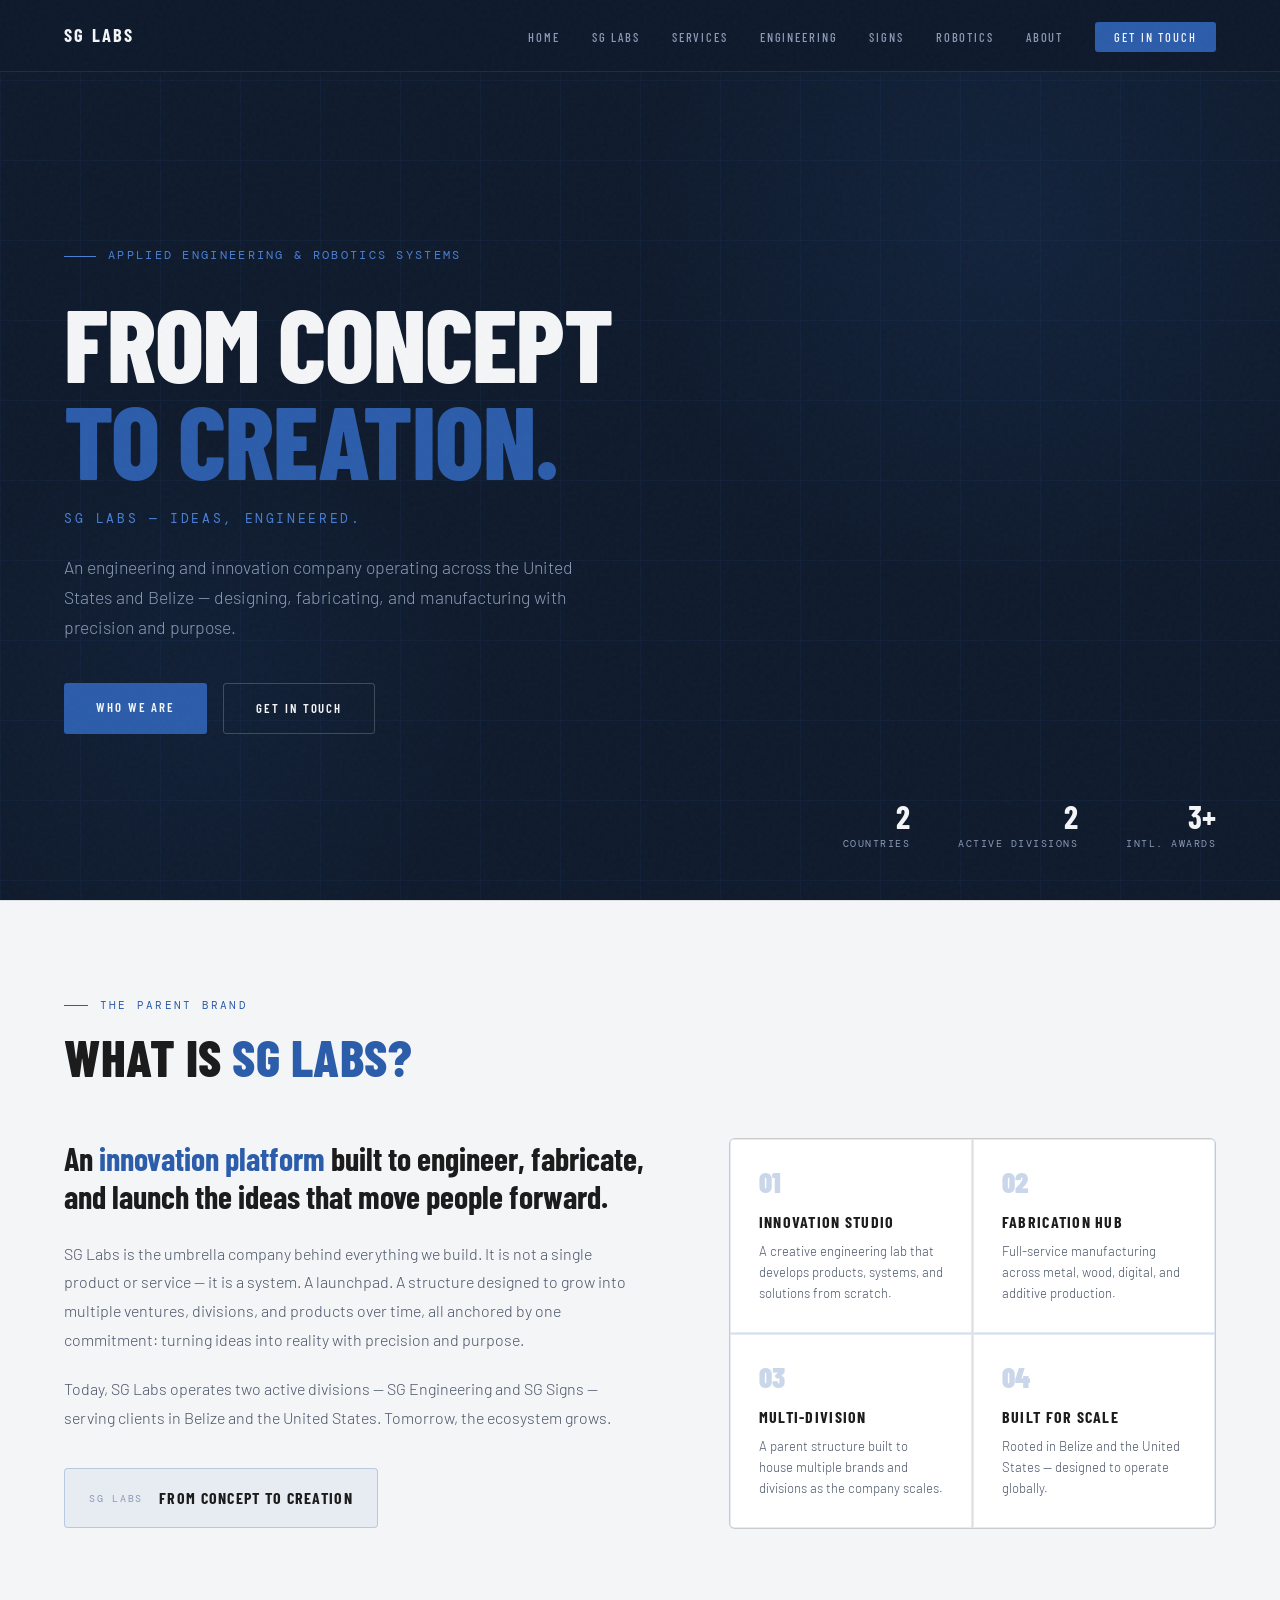
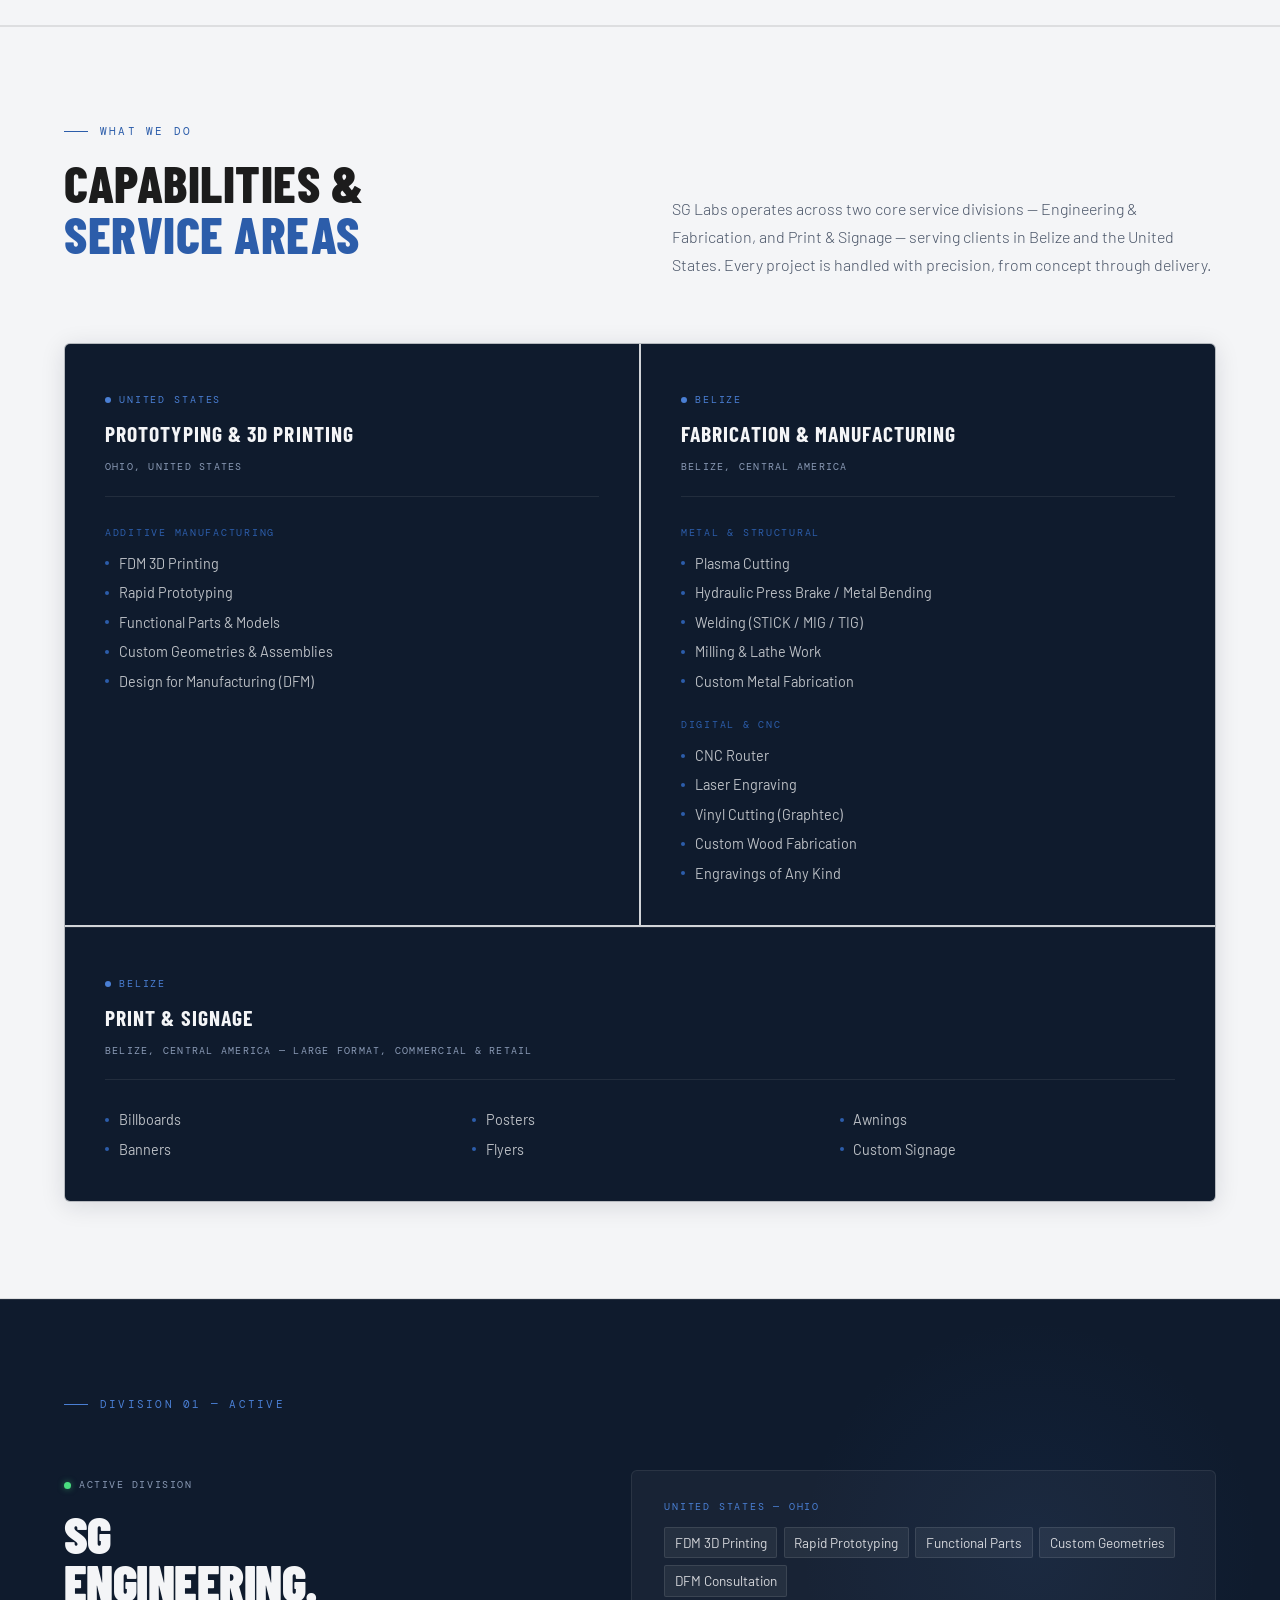
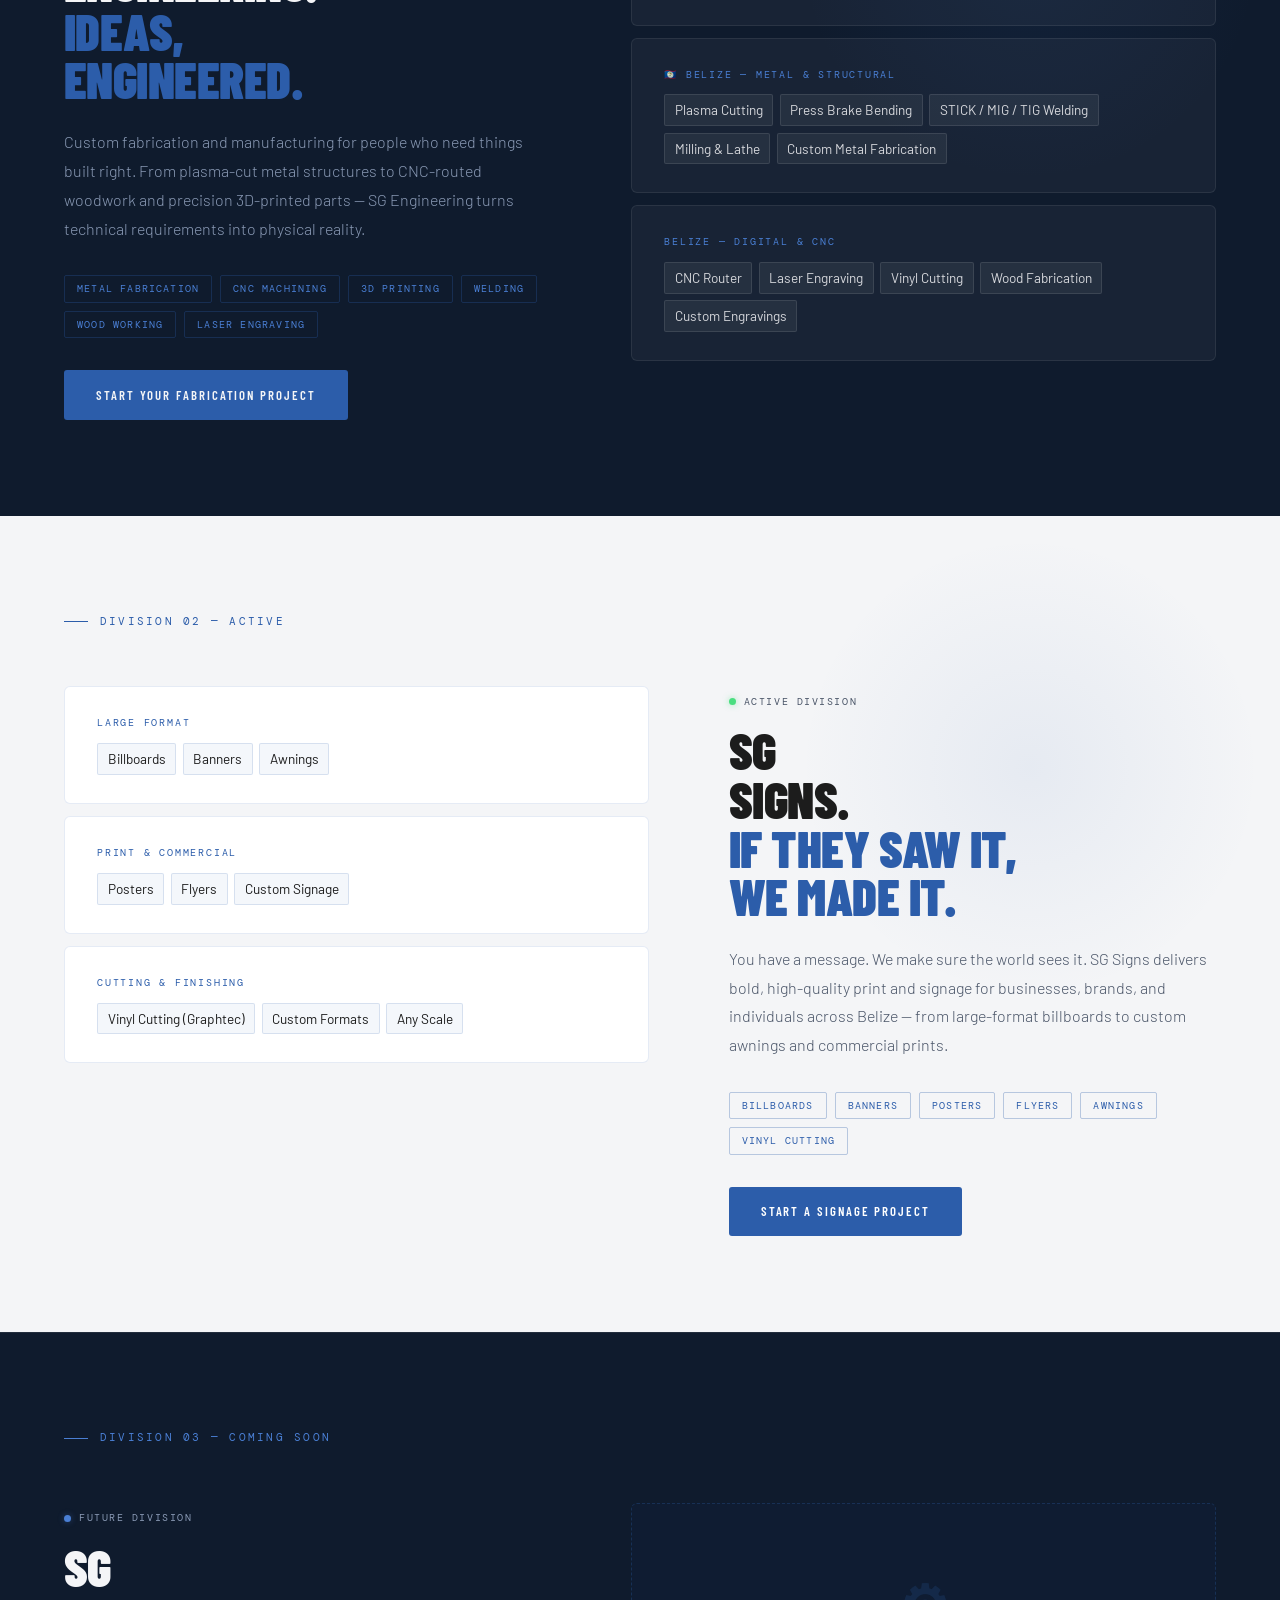
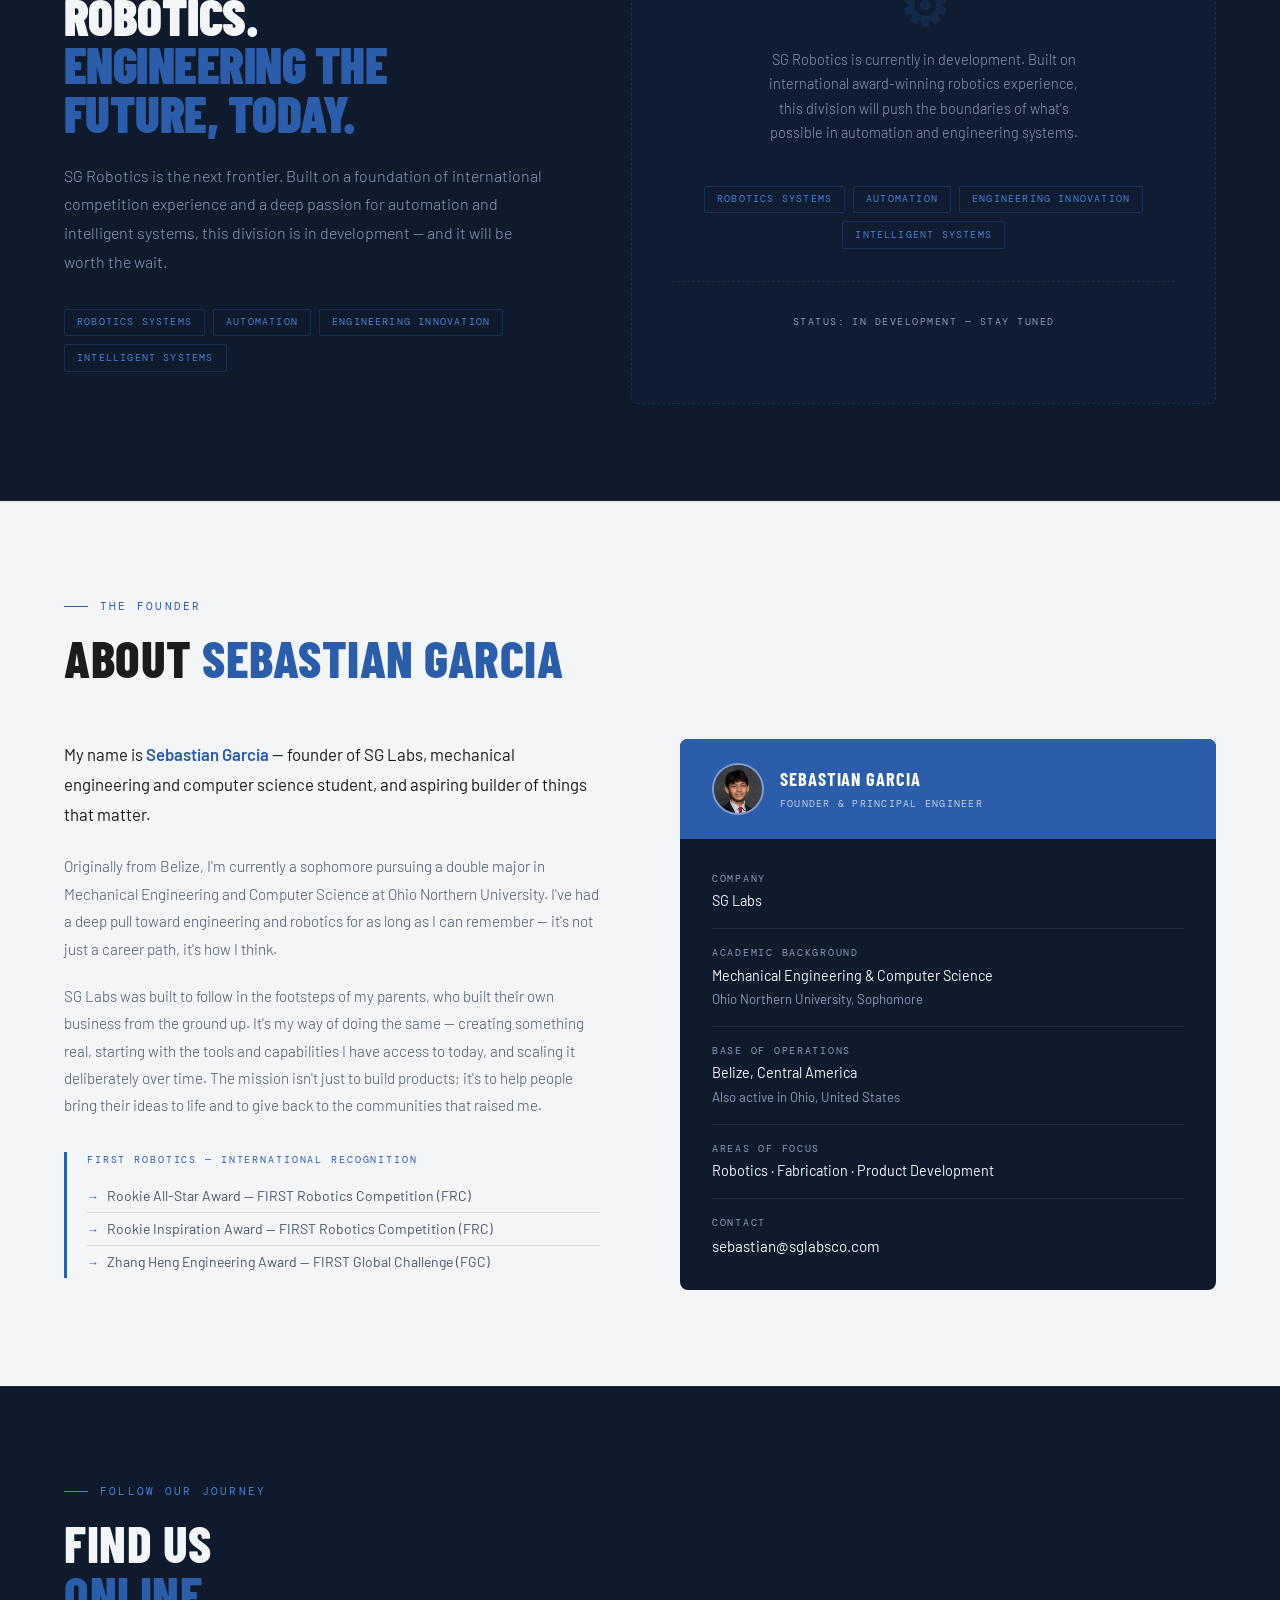
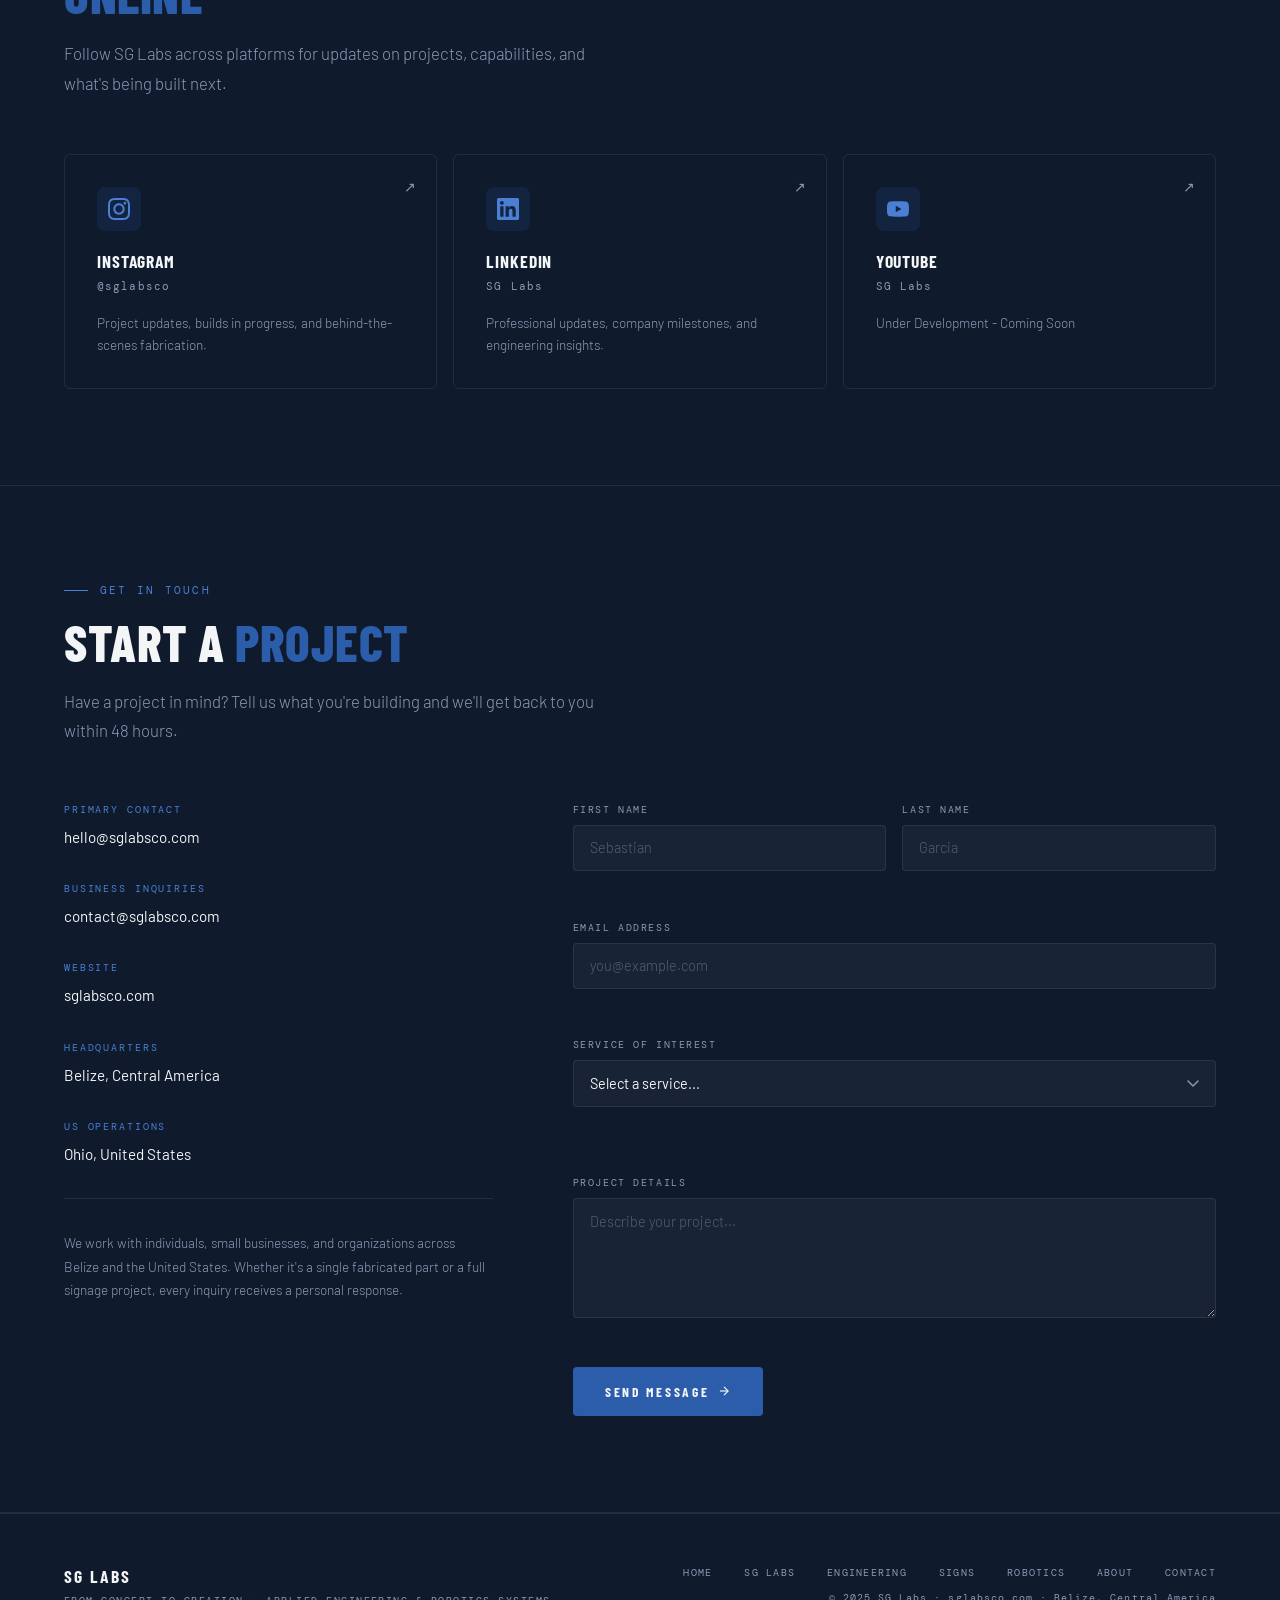
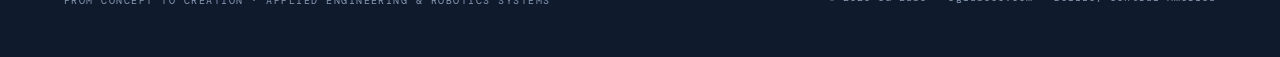
==== commit 2c4fb3f8: "Updated all forms for names linked to database" ====
--- a/index.html
+++ b/index.html
@@ -400,16 +400,17 @@
           <p class="contact-note">We work with individuals, small businesses, and organizations across Belize and the United States. Whether it's a single fabricated part or a full signage project, every inquiry receives a personal response.</p>
         </div>
         <div style="transition-delay:0.1s;">
+          <!--Netlify form connection-->
           <form class="contact-form" id="contactForm" name="contact" method="POST" data-netlify="true" onsubmit="return false;">
             <input type="hidden" name="form-name" value="contact" />
             <div class="form-row">
-              <div class="form-group"><label for="fname">First Name</label><input type="text" id="fname" placeholder="Sebastian" /><span class="field-error" id="err-fname"><svg viewBox="0 0 24 24"><path d="M12 2C6.48 2 2 6.48 2 12s4.48 10 10 10 10-4.48 10-10S17.52 2 12 2zm1 15h-2v-2h2v2zm0-4h-2V7h2v6z"/></svg>First name is required</span></div>
-              <div class="form-group"><label for="lname">Last Name</label><input type="text" id="lname" placeholder="Garcia" /><span class="field-error" id="err-lname"><svg viewBox="0 0 24 24"><path d="M12 2C6.48 2 2 6.48 2 12s4.48 10 10 10 10-4.48 10-10S17.52 2 12 2zm1 15h-2v-2h2v2zm0-4h-2V7h2v6z"/></svg>Last name is required</span></div>
-            </div>
-            <div class="form-group"><label for="email">Email Address</label><input type="email" id="email" placeholder="you@example.com" /><span class="field-error" id="err-email"><svg viewBox="0 0 24 24"><path d="M12 2C6.48 2 2 6.48 2 12s4.48 10 10 10 10-4.48 10-10S17.52 2 12 2zm1 15h-2v-2h2v2zm0-4h-2V7h2v6z"/></svg>A valid email is required</span></div>
+              <div class="form-group"><label for="fname">First Name</label><input type="text" id="fname" name="fname" placeholder="Sebastian" /><span class="field-error" id="err-fname"><svg viewBox="0 0 24 24"><path d="M12 2C6.48 2 2 6.48 2 12s4.48 10 10 10 10-4.48 10-10S17.52 2 12 2zm1 15h-2v-2h2v2zm0-4h-2V7h2v6z"/></svg>First name is required</span></div>
+              <div class="form-group"><label for="lname">Last Name</label><input type="text" id="lname" name="lname" placeholder="Garcia" /><span class="field-error" id="err-lname"><svg viewBox="0 0 24 24"><path d="M12 2C6.48 2 2 6.48 2 12s4.48 10 10 10 10-4.48 10-10S17.52 2 12 2zm1 15h-2v-2h2v2zm0-4h-2V7h2v6z"/></svg>Last name is required</span></div>
+            </div>
+            <div class="form-group"><label for="email">Email Address</label><input type="email" id="email" name="email" placeholder="you@example.com" /><span class="field-error" id="err-email"><svg viewBox="0 0 24 24"><path d="M12 2C6.48 2 2 6.48 2 12s4.48 10 10 10 10-4.48 10-10S17.52 2 12 2zm1 15h-2v-2h2v2zm0-4h-2V7h2v6z"/></svg>A valid email is required</span></div>
             <div class="form-group">
               <label for="service">Service of Interest</label>
-              <select id="service" onchange="handleServiceChange(this)">
+              <select id="service" name="service" onchange="handleServiceChange(this)"> 
                 <option value="" disabled selected>Select a service...</option>
                 <option value="3d-printing">3D Printing — SG Engineering (US)</option>
                 <option value="metal-fab">Metal Fabrication — SG Engineering (Belize)</option>
@@ -423,10 +424,10 @@
             <div id="otherServiceWrap" style="overflow:hidden; max-height:0; opacity:0; transition: max-height 0.4s ease, opacity 0.4s ease, margin 0.4s ease; margin-top:0;">
               <div class="form-group">
                 <label for="otherService">Tell us what you need</label>
-                <input type="text" id="otherService" placeholder="Describe your interest or project type..." />
+                <input type="text" id="otherService" name="otherService" placeholder="Describe your interest or project type..." />
               </div>
             </div>
-            <div class="form-group"><label for="message">Project Details</label><textarea id="message" placeholder="Describe your project — materials, dimensions, quantities, timeline, or anything else that helps us understand what you need..."></textarea><span class="field-error" id="err-message"><svg viewBox="0 0 24 24"><path d="M12 2C6.48 2 2 6.48 2 12s4.48 10 10 10 10-4.48 10-10S17.52 2 12 2zm1 15h-2v-2h2v2zm0-4h-2V7h2v6z"/></svg>Project details are required</span></div>
+            <div class="form-group"><label for="message">Project Details</label><textarea id="message" name="message" placeholder="Describe your project..."></textarea><span class="field-error" id="err-message"><svg viewBox="0 0 24 24"><path d="M12 2C6.48 2 2 6.48 2 12s4.48 10 10 10 10-4.48 10-10S17.52 2 12 2zm1 15h-2v-2h2v2zm0-4h-2V7h2v6z"/></svg>Project details are required</span></div>
             <button class="form-submit" onclick="handleSubmit()">
               Send Message
               <svg viewBox="0 0 24 24"><line x1="5" y1="12" x2="19" y2="12"/><polyline points="12 5 19 12 12 19"/></svg>
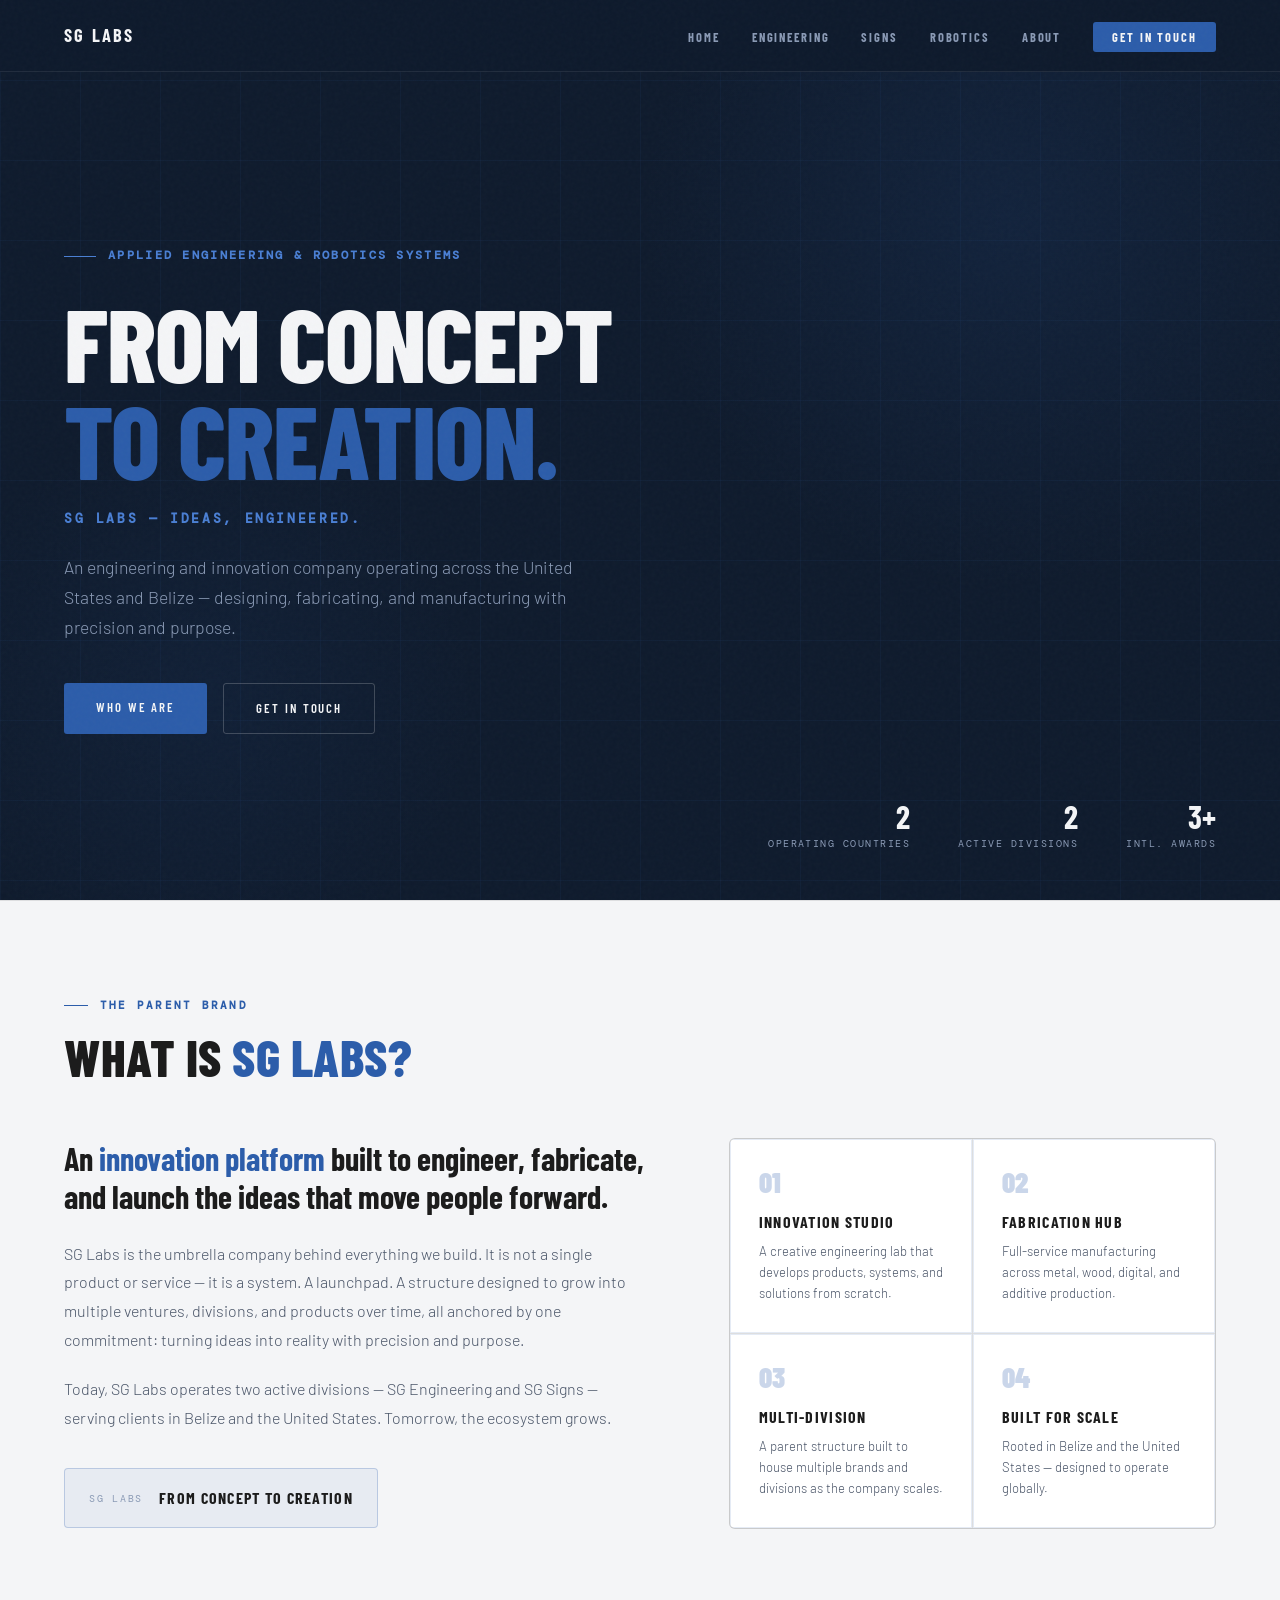
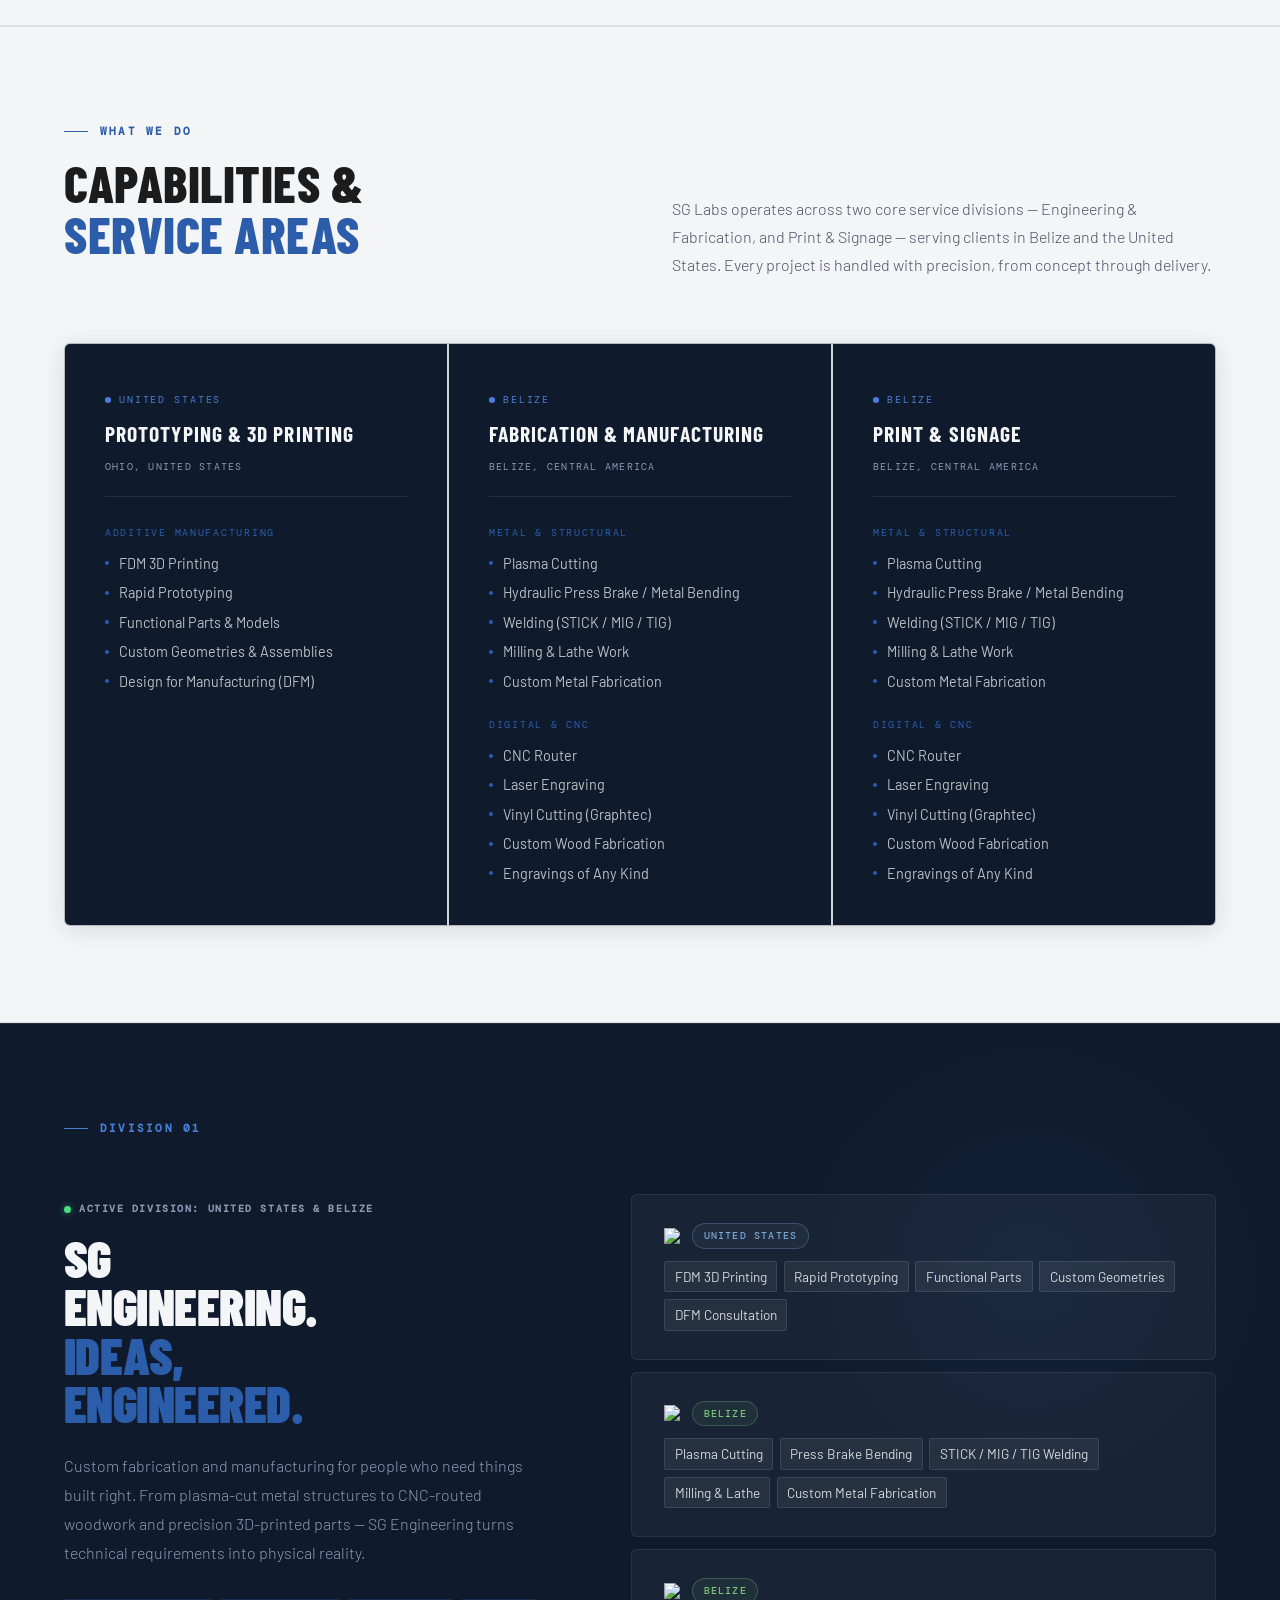
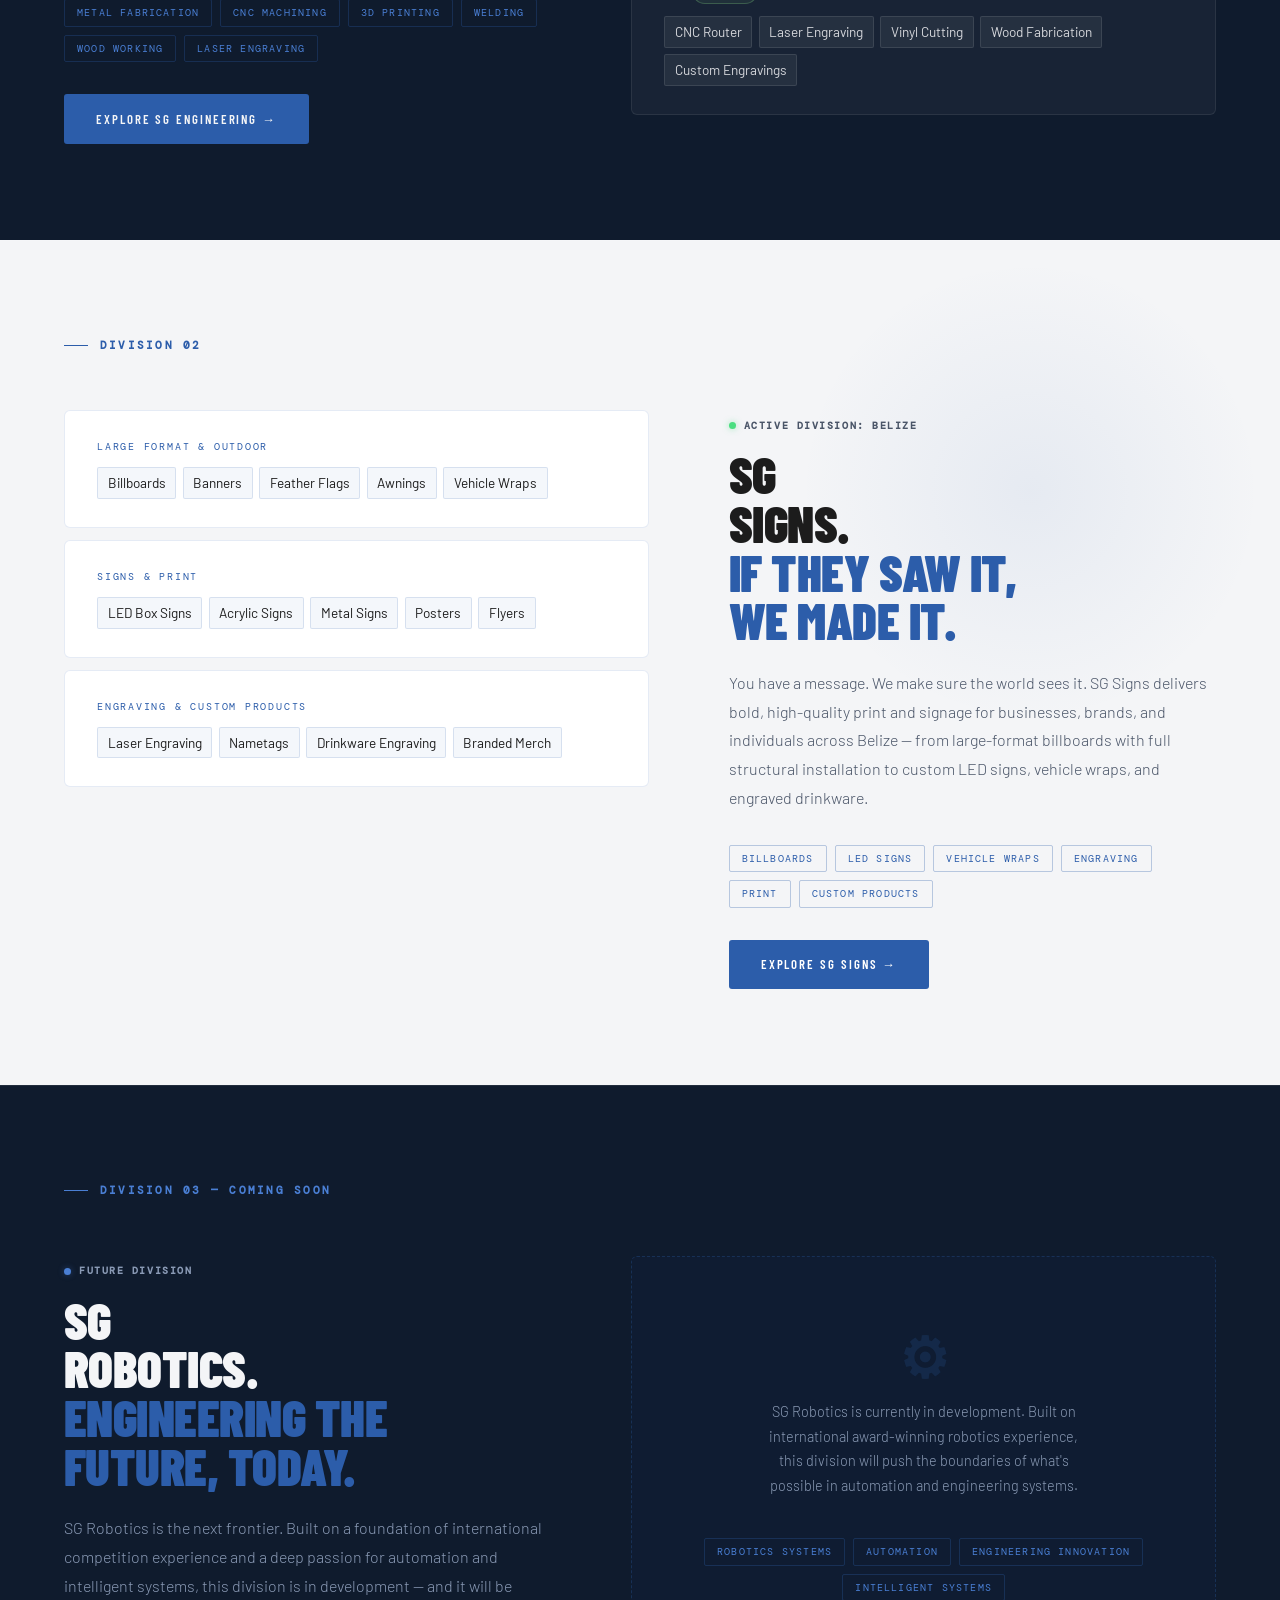
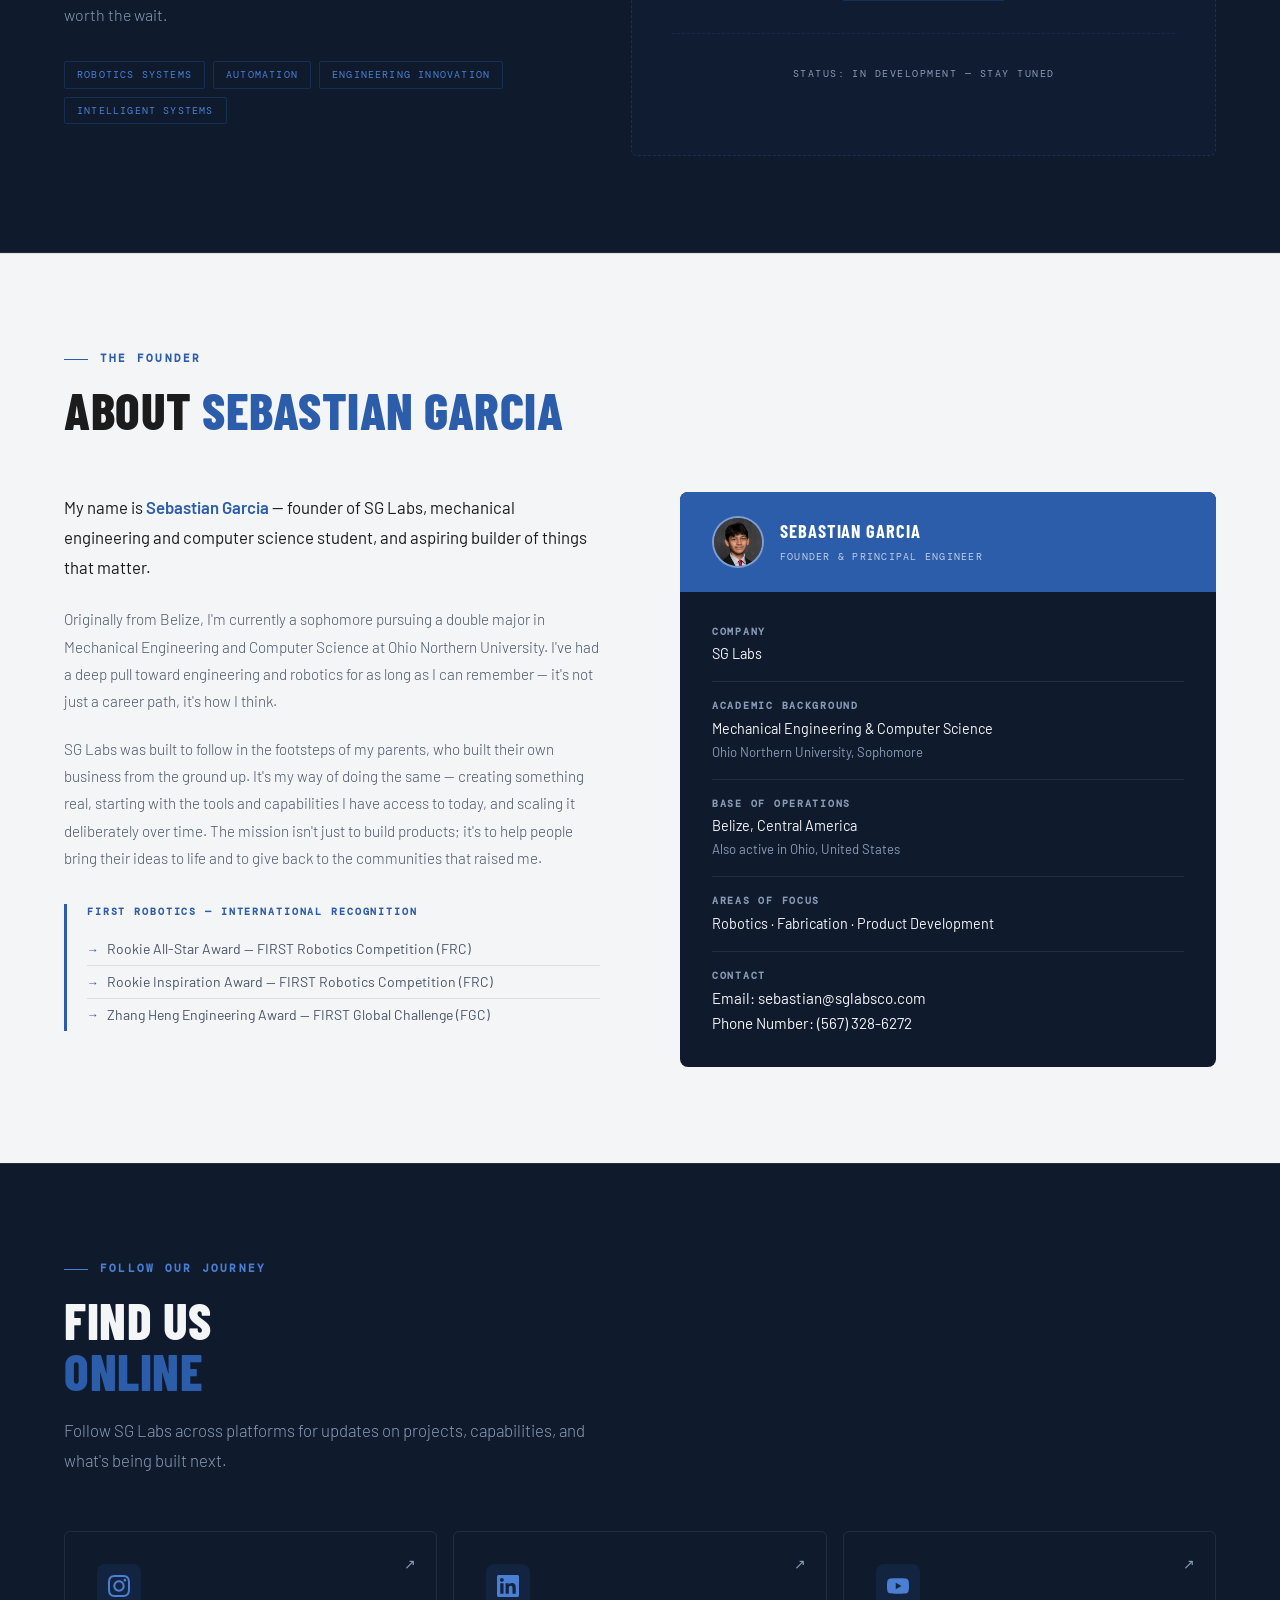
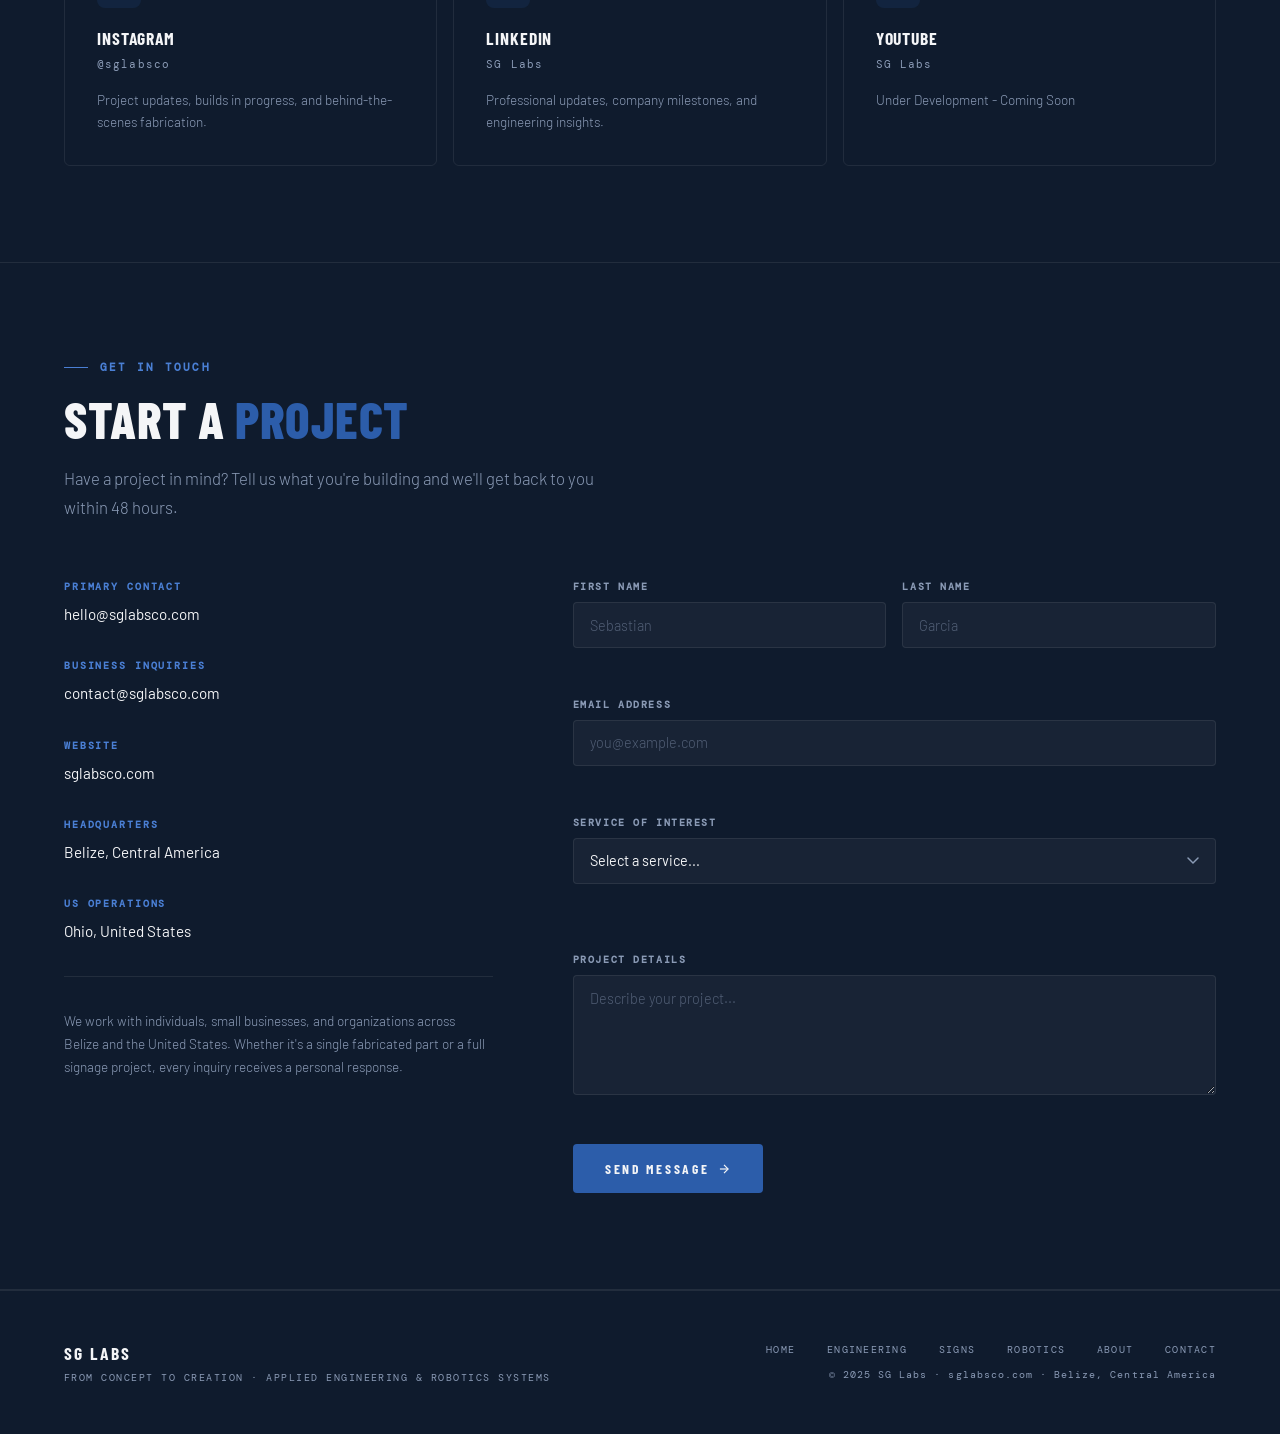
==== commit ff2ae921: "Updated website to include different sub-links for engineering, signs, about, contatc us, robotics. " ====
--- a/index.html
+++ b/index.html
@@ -6,26 +6,26 @@
     <title>
       SG Labs
     </title>
+    <link rel="icon" type="image/x-icon" href="SG_Labs.ico">
     <link rel="preconnect" href="https://fonts.googleapis.com">
     <link rel="preconnect" href="https://fonts.gstatic.com" crossorigin>
     <link href="https://fonts.googleapis.com/css2?family=Barlow+Condensed:wght@300;400;500;600;700;800;900&family=Barlow:ital,wght@0,300;0,400;0,500;0,600;1,300;1,400&family=DM+Mono:wght@300;400;500&display=swap" rel="stylesheet">
     <link rel=" stylesheet" href="index.css">
   </head>
-  <body>
+  <body>  
     <!-- NAV -->
     <nav>
       <a href="#home" class="nav-logo">
         <span class="nav-logo-text">SG Labs</span>
       </a>
+      
       <ul class="nav-links">
-        <li><a href="#home">Home</a></li>
-        <li><a href="#sglabs">SG Labs</a></li>
-        <li><a href="#services">Services</a></li>
-        <li><a href="#sg-engineering">Engineering</a></li>
-        <li><a href="#sg-signs">Signs</a></li>
-        <li><a href="#sg-robotics">Robotics</a></li>
-        <li><a href="#about">About</a></li>
-        <li><a href="#contact" class="nav-cta">Get in Touch</a></li>
+        <li><a href="index.html" style="color:var(--offwhite);">Home</a></li>
+        <li><a href="engineering.html">Engineering</a></li>
+        <li><a href="signs.html">Signs</a></li>
+        <li><a href="robotics.html">Robotics</a></li>
+        <li><a href="about.html">About</a></li>
+        <li><a href="contact.html" class="nav-cta">Get in Touch</a></li>
       </ul>
     </nav>
 
@@ -46,7 +46,7 @@
         </div>
       </div>
       <div class="hero-stats">
-        <div class="stat"><span class="stat-num">2</span><span class="stat-label">Countries</span></div>
+        <div class="stat"><span class="stat-num">2</span><span class="stat-label">Operating Countries</span></div>
         <div class="stat"><span class="stat-num">2</span><span class="stat-label">Active Divisions</span></div>
         <div class="stat"><span class="stat-num">3+</span><span class="stat-label">Intl. Awards</span></div>
       </div>
@@ -143,14 +143,29 @@
             </ul>
           </div>
         </div>
-        <div class="service-division" style="grid-column:1/-1; border-top:1px solid var(--rule);">
+        <div class="service-division">
           <div class="division-flag"><span class="flag-dot"></span>Belize</div>
           <div class="division-title">Print &amp; Signage</div>
-          <div class="division-region">Belize, Central America — Large Format, Commercial &amp; Retail</div>
-          <div style="display:grid; grid-template-columns:repeat(auto-fit, minmax(160px,1fr)); gap:0.5rem 2rem;">
-            <ul class="capability-list"><li>Billboards</li><li>Banners</li></ul>
-            <ul class="capability-list"><li>Posters</li><li>Flyers</li></ul>
-            <ul class="capability-list"><li>Awnings</li><li>Custom Signage</li></ul>
+          <div class="division-region">Belize, Central America</div>
+          <div class="capability-group">
+            <div class="capability-group-label">Metal &amp; Structural</div>
+            <ul class="capability-list">
+              <li>Plasma Cutting</li>
+              <li>Hydraulic Press Brake / Metal Bending</li>
+              <li>Welding (STICK / MIG / TIG)</li>
+              <li>Milling &amp; Lathe Work</li>
+              <li>Custom Metal Fabrication</li>
+            </ul>
+          </div>
+          <div class="capability-group" style="margin-top:1.25rem;">
+            <div class="capability-group-label">Digital &amp; CNC</div>
+            <ul class="capability-list">
+              <li>CNC Router</li>
+              <li>Laser Engraving</li>
+              <li>Vinyl Cutting (Graphtec)</li>
+              <li>Custom Wood Fabrication</li>
+              <li>Engravings of Any Kind</li>
+            </ul>
           </div>
         </div>
       </div>
@@ -159,11 +174,11 @@
     <!-- SG ENGINEERING -->
     <div class="division-brand-section" id="sg-engineering">
       <div>
-        <div class="section-eyebrow">Division 01 — Active</div>
+        <div class="section-eyebrow">Division 01</div>
       </div>
       <div class="division-layout">
         <div class="division-info reveal">
-          <div class="division-status"><span class="status-dot active"></span>Active Division</div>
+          <div class="division-status"><span class="status-dot active"></span>Active Division: United States &amp; Belize</div>
           <div class="division-big-slogan">SG<br>Engineering.<br><span>Ideas,<br>Engineered.</span></div>
           <p class="division-desc">Custom fabrication and manufacturing for people who need things built right. From plasma-cut metal structures to CNC-routed woodwork and precision 3D-printed parts — SG Engineering turns technical requirements into physical reality.</p>
           <div class="division-tag-row">
@@ -174,25 +189,34 @@
             <span class="dtag">Wood Working</span>
             <span class="dtag">Laser Engraving</span>
           </div>
-          <a href="#contact" class="btn-primary">Start Your Fabrication Project</a>
+          <div style="display:flex; gap:1rem; flex-wrap:wrap; margin-top:0.5rem;"><a href="engineering.html" class="btn-primary">Explore SG Engineering &rarr;</a></div>
         </div>
         <div class="division-visual reveal" style="transition-delay:0.1s;">
           <div class="visual-card">
-            <div class="visual-card-label">United States — Ohio</div>
+            <div class="visual-card-label">
+              <img src="https://images.emojiterra.com/twitter/v14.0/1024px/1f1fa-1f1f8.png" class="country-flags">
+              <span class="country-badge us">United States</span>
+            </div>
             <div class="visual-card-items">
               <span>FDM 3D Printing</span><span>Rapid Prototyping</span>
               <span>Functional Parts</span><span>Custom Geometries</span><span>DFM Consultation</span>
             </div>
           </div>
           <div class="visual-card">
-            <div class="visual-card-label">&#x1f1e7;&#x1f1ff; Belize — Metal &amp; Structural</div>
+            <div class="visual-card-label">
+              <img src="https://images.emojiterra.com/twitter/v14.0/1024px/1f1e7-1f1ff.png" class="country-flags">
+              <span class="country-badge bz">Belize</span>
+            </div>
             <div class="visual-card-items">
               <span>Plasma Cutting</span><span>Press Brake Bending</span>
               <span>STICK / MIG / TIG Welding</span><span>Milling &amp; Lathe</span><span>Custom Metal Fabrication</span>
             </div>
           </div>
           <div class="visual-card">
-            <div class="visual-card-label">Belize — Digital &amp; CNC</div>
+            <div class="visual-card-label">
+              <img src="https://images.emojiterra.com/twitter/v14.0/1024px/1f1e7-1f1ff.png" class="country-flags">
+              <span class="country-badge bz">Belize</span>
+            </div>
             <div class="visual-card-items">
               <span>CNC Router</span><span>Laser Engraving</span>
               <span>Vinyl Cutting</span><span>Wood Fabrication</span><span>Custom Engravings</span>
@@ -205,40 +229,42 @@
     <!-- SG SIGNS -->
     <div class="division-brand-section" id="sg-signs">
       <div>
-        <div class="section-eyebrow">Division 02 — Active</div>
+        <div class="section-eyebrow">Division 02</div>
       </div>
       <div class="division-layout reverse">
         <div class="division-info reveal">
-          <div class="division-status"><span class="status-dot active"></span>Active Division</div>
+          <div class="division-status"><span class="status-dot active"></span>Active Division: Belize</div>
           <div class="division-big-slogan">SG<br>Signs.<br><span>If They Saw It,<br>We Made It.</span></div>
-          <p class="division-desc">You have a message. We make sure the world sees it. SG Signs delivers bold, high-quality print and signage for businesses, brands, and individuals across Belize — from large-format billboards to custom awnings and commercial prints.</p>
+          <p class="division-desc">You have a message. We make sure the world sees it. SG Signs delivers bold, high-quality print and signage for businesses, brands, and individuals across Belize — from large-format billboards with full structural installation to custom LED signs, vehicle wraps, and engraved drinkware.</p>
           <div class="division-tag-row">
             <span class="dtag">Billboards</span>
-            <span class="dtag">Banners</span>
-            <span class="dtag">Posters</span>
-            <span class="dtag">Flyers</span>
-            <span class="dtag">Awnings</span>
-            <span class="dtag">Vinyl Cutting</span>
-          </div>
-          <a href="#contact" class="btn-primary">Start a Signage Project</a>
+            <span class="dtag">LED Signs</span>
+            <span class="dtag">Vehicle Wraps</span>
+            <span class="dtag">Engraving</span>
+            <span class="dtag">Print</span>
+            <span class="dtag">Custom Products</span>
+          </div>
+          <div style="display:flex; gap:1rem; flex-wrap:wrap; margin-top:0.5rem;">
+            <a href="signs.html" class="btn-primary">Explore SG Signs &rarr;</a>
+          </div>
         </div>
         <div class="division-visual reveal" style="transition-delay:0.1s;">
           <div class="visual-card">
-            <div class="visual-card-label">Large Format</div>
+            <div class="visual-card-label">Large Format &amp; Outdoor</div>
             <div class="visual-card-items">
-              <span>Billboards</span><span>Banners</span><span>Awnings</span>
+              <span>Billboards</span><span>Banners</span><span>Feather Flags</span><span>Awnings</span><span>Vehicle Wraps</span>
             </div>
           </div>
           <div class="visual-card">
-            <div class="visual-card-label">Print &amp; Commercial</div>
+            <div class="visual-card-label">Signs &amp; Print</div>
             <div class="visual-card-items">
-              <span>Posters</span><span>Flyers</span><span>Custom Signage</span>
+              <span>LED Box Signs</span><span>Acrylic Signs</span><span>Metal Signs</span><span>Posters</span><span>Flyers</span>
             </div>
           </div>
           <div class="visual-card">
-            <div class="visual-card-label">Cutting &amp; Finishing</div>
+            <div class="visual-card-label">Engraving &amp; Custom Products</div>
             <div class="visual-card-items">
-              <span>Vinyl Cutting (Graphtec)</span><span>Custom Formats</span><span>Any Scale</span>
+              <span>Laser Engraving</span><span>Nametags</span><span>Drinkware Engraving</span><span>Branded Merch</span>
             </div>
           </div>
         </div>
@@ -328,7 +354,10 @@
                 <span class="info-label">Contact</span>
                 <span class="info-value">
                   <span class="founder-email">
-                    <a id="founder-email-link" href="#"></a>
+                    Email: <a id="founder-email-link" href="#"></a>
+                  </span>
+                  <span class = "founder-phone">
+                    <br>Phone Number:<a id="founder-phone-link" href="tel:+15673286272"> (567) 328-6272</a>
                   </span>
                 </span>
               </div>
@@ -346,7 +375,7 @@
         <p class="section-lead">Follow SG Labs across platforms for updates on projects, capabilities, and what's being built next.</p>
       </div>
       <div class="social-grid">
-        <a href="https://www.instagram.com/sglabsco/" class="social-card reveal" target="_blank" rel="noopener">
+        <a href="https://www.instagram.com/sglabsco/" class="social-card reveal" style="transition-delay:0.08s;" target="_blank" rel="noopener">
           <div class="social-icon"><svg viewBox="0 0 24 24"><path d="M12 2.163c3.204 0 3.584.012 4.85.07 3.252.148 4.771 1.691 4.919 4.919.058 1.265.069 1.645.069 4.849 0 3.205-.012 3.584-.069 4.849-.149 3.225-1.664 4.771-4.919 4.919-1.266.058-1.644.07-4.85.07-3.204 0-3.584-.012-4.849-.07-3.26-.149-4.771-1.699-4.919-4.92-.058-1.265-.07-1.644-.07-4.849 0-3.204.013-3.583.07-4.849.149-3.227 1.664-4.771 4.919-4.919 1.266-.057 1.645-.069 4.849-.069zm0-2.163c-3.259 0-3.667.014-4.947.072-4.358.2-6.78 2.618-6.98 6.98-.059 1.281-.073 1.689-.073 4.948 0 3.259.014 3.668.072 4.948.2 4.358 2.618 6.78 6.98 6.98 1.281.058 1.689.072 4.948.072 3.259 0 3.668-.014 4.948-.072 4.354-.2 6.782-2.618 6.979-6.98.059-1.28.073-1.689.073-4.948 0-3.259-.014-3.667-.072-4.947-.196-4.354-2.617-6.78-6.979-6.98-1.281-.059-1.69-.073-4.949-.073zm0 5.838c-3.403 0-6.162 2.759-6.162 6.162s2.759 6.163 6.162 6.163 6.162-2.759 6.162-6.163c0-3.403-2.759-6.162-6.162-6.162zm0 10.162c-2.209 0-4-1.79-4-4 0-2.209 1.791-4 4-4s4 1.791 4 4c0 2.21-1.791 4-4 4zm6.406-11.845c-.796 0-1.441.645-1.441 1.44s.645 1.44 1.441 1.44c.795 0 1.439-.645 1.439-1.44s-.644-1.44-1.439-1.44z"/></svg></div>
           <div><div class="social-platform">Instagram</div><div class="social-handle">@sglabsco</div></div>
           <p class="social-desc">Project updates, builds in progress, and behind-the-scenes fabrication.</p>
@@ -356,11 +385,12 @@
           <div><div class="social-platform">LinkedIn</div><div class="social-handle">SG Labs</div></div>
           <p class="social-desc">Professional updates, company milestones, and engineering insights.</p>
         </a>
-        <a href="javascript:void(0)" class="social-card reveal" style="transition-delay:0.24s;" target="_blank" rel="noopener">
+        <!--Update to <a></a> like above once youtube created-->
+        <div class="social-card reveal" style="transition-delay:0.08s;" target="_blank" rel="noopener">
           <div class="social-icon"><svg viewBox="0 0 24 24"><path d="M23.498 6.186a3.016 3.016 0 0 0-2.122-2.136C19.505 3.545 12 3.545 12 3.545s-7.505 0-9.377.505A3.017 3.017 0 0 0 .502 6.186C0 8.07 0 12 0 12s0 3.93.502 5.814a3.016 3.016 0 0 0 2.122 2.136c1.871.505 9.376.505 9.376.505s7.505 0 9.377-.505a3.015 3.015 0 0 0 2.122-2.136C24 15.93 24 12 24 12s0-3.93-.502-5.814zM9.545 15.568V8.432L15.818 12l-6.273 3.568z"/></svg></div>
           <div><div class="social-platform">YouTube</div><div class="social-handle">SG Labs</div></div>
           <p class="social-desc">Under Development - Coming Soon<!--Build videos, fabrication walkthroughs, and project documentation.--></p>
-        </a>
+        </div>
       </div>
     </section>
 
@@ -451,9 +481,8 @@
       <div class="footer-right">
         <div class="footer-links">
           <a href="#home">Home</a>
-          <a href="#sglabs">SG Labs</a>
-          <a href="#sg-engineering">Engineering</a>
-          <a href="#sg-signs">Signs</a>
+          <a href="engineering.html">Engineering</a>
+          <a href="signs.html">Signs</a>
           <a href="#sg-robotics">Robotics</a>
           <a href="#about">About</a>
           <a href="#contact">Contact</a>
@@ -462,7 +491,7 @@
       </div>
     </footer>
 
-    <script data-cfasync="false" src="/cdn-cgi/scripts/5c5dd728/cloudflare-static/email-decode.min.js"></script><script>
+    <script>
         const helloEmail = "hello" + "@" + "sglabsco.com";
         const contactEmail = "contact" + "@" + "sglabsco.com";
         const founderEmail = "sebastian" + "@" + "sglabsco.com";
--- a/index.css
+++ b/index.css
@@ -5,6 +5,8 @@
   --nearblack: #1C1C1C;
   --blue-light: #4a7fd4;
   --blue-dim: #1e3f76;
+  --green-light: #7bc47b;
+  --green-dim: rgba(123,196,123,0.3);
   --muted: #8a9ab5;
   --rule: rgba(255,255,255,0.08);
   --rule-light: rgba(28,28,28,0.1);
@@ -29,6 +31,47 @@
   opacity: 0.025;
   pointer-events: none;
   z-index: 1000;
+}
+
+.country-badge {
+  display: inline-flex;
+  align-items: center;
+  gap: 0.4rem;
+  font-family: 'DM Mono', monospace;
+  font-size: 0.62rem;
+  font-weight: 500;
+  letter-spacing: 0.12em;
+  text-transform: uppercase;
+  padding: 0.25rem 0.65rem;
+  border-radius: 999px;
+  border: 1px solid;
+  margin-right: 0.5rem;
+}
+
+.country-badge.us {
+  color: #7ba7d4;
+  border-color: rgba(123,167,212,0.3);
+  background: rgba(123,167,212,0.08);
+}
+
+.country-badge.bz {
+  color: var(--green-light);
+  border-color: var(--green-dim);
+  background: rgba(123,196,123,0.08);
+}
+
+.visual-card-label {
+  display: flex;
+  align-items: center;
+  gap: 0.5rem;
+  margin-bottom: 0.75rem;
+}
+
+.country-flags {
+  width: 20px;
+  height: auto;
+  display: inline-block;
+  flex-shrink: 0;
 }
 
 /* ── NAV ── */
@@ -57,10 +100,10 @@
   font-size: 1.15rem; letter-spacing: 0.12em; color: var(--offwhite); text-transform: uppercase;
 }
 
-.nav-links { display: flex; align-items: center; gap: 2rem; list-style: none; }
+.nav-links { display: flex; align-items: center; gap: 2rem; list-style: none;}
 
 .nav-links a {
-  font-family: 'Barlow Condensed', sans-serif; font-weight: 500;
+  font-family: 'Barlow Condensed', sans-serif; font-weight: 700;
   font-size: 0.78rem; letter-spacing: 0.15em; text-transform: uppercase;
   color: var(--muted); text-decoration: none; transition: color 0.2s;
 }
@@ -112,6 +155,7 @@
   font-family: 'DM Mono', monospace; font-size: 0.72rem;
   letter-spacing: 0.2em; color: var(--blue-light); text-transform: uppercase;
   margin-bottom: 1.75rem; opacity: 1;
+  font-weight: 700;
 }
 
 .hero-eyebrow::before {
@@ -131,6 +175,7 @@
   font-family: 'DM Mono', monospace; font-size: 0.82rem;
   letter-spacing: 0.2em; color: var(--blue-light); text-transform: uppercase;
   margin-bottom: 1.5rem; opacity: 1;
+  font-weight: 700;
 }
 
 .hero-sub {
@@ -190,6 +235,7 @@
   font-family: 'DM Mono', monospace; font-size: 0.7rem;
   letter-spacing: 0.2em; color: var(--blue-light); text-transform: uppercase;
   display: flex; align-items: center; gap: 0.75rem; margin-bottom: 1rem;
+  font-weight: 600;
 }
 
 .section-eyebrow::before {
@@ -312,7 +358,7 @@
 .services-intro { font-size: 1rem; font-weight: 300; color: var(--muted); line-height: 1.75; }
 
 .services-grid {
-  display: grid; grid-template-columns: 1fr 1fr;
+  display: grid; grid-template-columns: repeat(3, 1fr);
   gap: 2px; background: rgba(15,27,45,0.15);
   border: 1px solid rgba(15,27,45,0.15); border-radius: 6px; overflow: hidden;
   box-shadow: 0 4px 24px rgba(15,27,45,0.12);
@@ -335,7 +381,9 @@
   letter-spacing: 0.18em; text-transform: uppercase; color: var(--blue-light); margin-bottom: 0.5rem;
 }
 
-.flag-dot { width: 6px; height: 6px; border-radius: 50%; background: var(--blue-light); flex-shrink: 0; }
+.flag-dot {
+  width: 6px; height: 6px; border-radius: 50%; background: var(--blue-light); flex-shrink: 0;
+}
 
 .division-title {
   font-family: 'Barlow Condensed', sans-serif; font-weight: 700;
@@ -388,7 +436,17 @@
 #sg-engineering .division-desc { color: var(--muted); }
 #sg-engineering .division-status { color: var(--muted); }
 #sg-engineering .section-eyebrow { color: var(--blue-light); }
-#sg-engineering .dtag { color: var(--blue-light); border-color: rgba(44,93,170,0.3); }
+#sg-engineering .dtag { 
+  color: var(--blue-light); border-color: rgba(44,93,170,0.3);
+  transition: all 0.75s;
+}
+#sg-engineering .dtag:hover{
+  background: rgb(44, 92, 170);
+  border-color: rgba(44,93,170,0.45);
+  color: var(--offwhite);
+  box-shadow: 0 0 0px 3px rgba(44,93,170,0.15);
+  transition: all 0.75s;
+}
 #sg-signs { background: var(--offwhite); }
 #sg-signs::before { background: radial-gradient(circle, rgba(44,93,170,0.07) 0%, transparent 65%); }
 #sg-signs .division-big-slogan { color: var(--nearblack); }
@@ -401,7 +459,17 @@
 #sg-signs .visual-card:hover,
 #sg-signs .visual-card:active { background: rgba(44,93,170,0.1); border-color: rgba(44,93,170,0.45); box-shadow: 0 0 0 2px rgba(44,93,170,0.15); }
 #sg-signs .visual-card-items span { background: rgba(44,93,170,0.05); border: 1px solid rgba(44,93,170,0.15); color: var(--nearblack); }
-#sg-signs .dtag { color: var(--blue); border-color: rgba(44,93,170,0.3); }
+#sg-signs .dtag { 
+  color: var(--blue); border-color: rgba(44,93,170,0.3); 
+  transition: all 0.3s;
+}
+#sg-signs .dtag:hover{
+  background: rgb(44, 92, 170);
+  border-color: rgba(44,93,170,0.45);
+  color: var(--offwhite);
+  box-shadow: 0 0 0px 3px rgba(44,93,170,0.15);
+  transition: all 0.75s;
+}
 #sg-signs .btn-primary { background: var(--blue); color: white; }
 
 #sg-engineering .visual-card { background: rgba(255,255,255,0.04); border: 1px solid rgba(255,255,255,0.08); }
@@ -445,6 +513,7 @@
   display: inline-flex; align-items: center; gap: 0.5rem;
   font-family: 'DM Mono', monospace; font-size: 0.65rem;
   letter-spacing: 0.15em; text-transform: uppercase; color: var(--muted); margin-bottom: 1rem;
+  font-weight: 600;
 }
 
 .status-dot { width: 7px; height: 7px; border-radius: 50%; flex-shrink: 0; }
@@ -527,6 +596,7 @@
 .awards-label {
   font-family: 'DM Mono', monospace; font-size: 0.65rem;
   letter-spacing: 0.18em; text-transform: uppercase; color: var(--blue); margin-bottom: 0.75rem;
+  font-weight: 600;
 }
 
 .award-item {
@@ -563,6 +633,12 @@
 .founder-email a { color: var(--offwhite); text-decoration: none; transition: color 0.2s; }
 .founder-email a:hover { color: var(--blue-light); }
 
+.founder-phone{
+  font-size: 0.95rem; font-weight: 400; color: var(--offwhite);
+}
+.founder-phone a { color: var(--offwhite); text-decoration: none; transition: color 0.2s; }
+.founder-phone a:hover { color: var(--blue-light); }
+
 
 .founder-card-name {
   font-family: 'Barlow Condensed', sans-serif; font-weight: 700;
@@ -583,6 +659,7 @@
 .info-label {
   font-family: 'DM Mono', monospace; font-size: 0.6rem;
   letter-spacing: 0.18em; text-transform: uppercase; color: var(--muted);
+  font-weight: 600;
 }
 
 .info-value { font-size: 0.9rem; font-weight: 400; color: var(--offwhite); }
@@ -647,6 +724,7 @@
 .contact-detail-label {
   font-family: 'DM Mono', monospace; font-size: 0.65rem;
   letter-spacing: 0.18em; text-transform: uppercase; color: var(--blue-light); margin-bottom: 0.4rem;
+  font-weight: 600;
 }
 
 .contact-detail-value { font-size: 0.95rem; font-weight: 400; color: var(--offwhite); }
@@ -661,7 +739,7 @@
 
 .contact-form { display: flex; flex-direction: column; gap: 1.25rem; }
 .form-row { display: grid; grid-template-columns: 1fr 1fr; gap: 1rem; }
-.form-group { display: flex; flex-direction: column; gap: 0.4rem; }
+.form-group { display: flex; flex-direction: column; gap: 0.4rem; font-weight: 600;}
 
 .form-group label {
   font-family: 'DM Mono', monospace; font-size: 0.65rem;
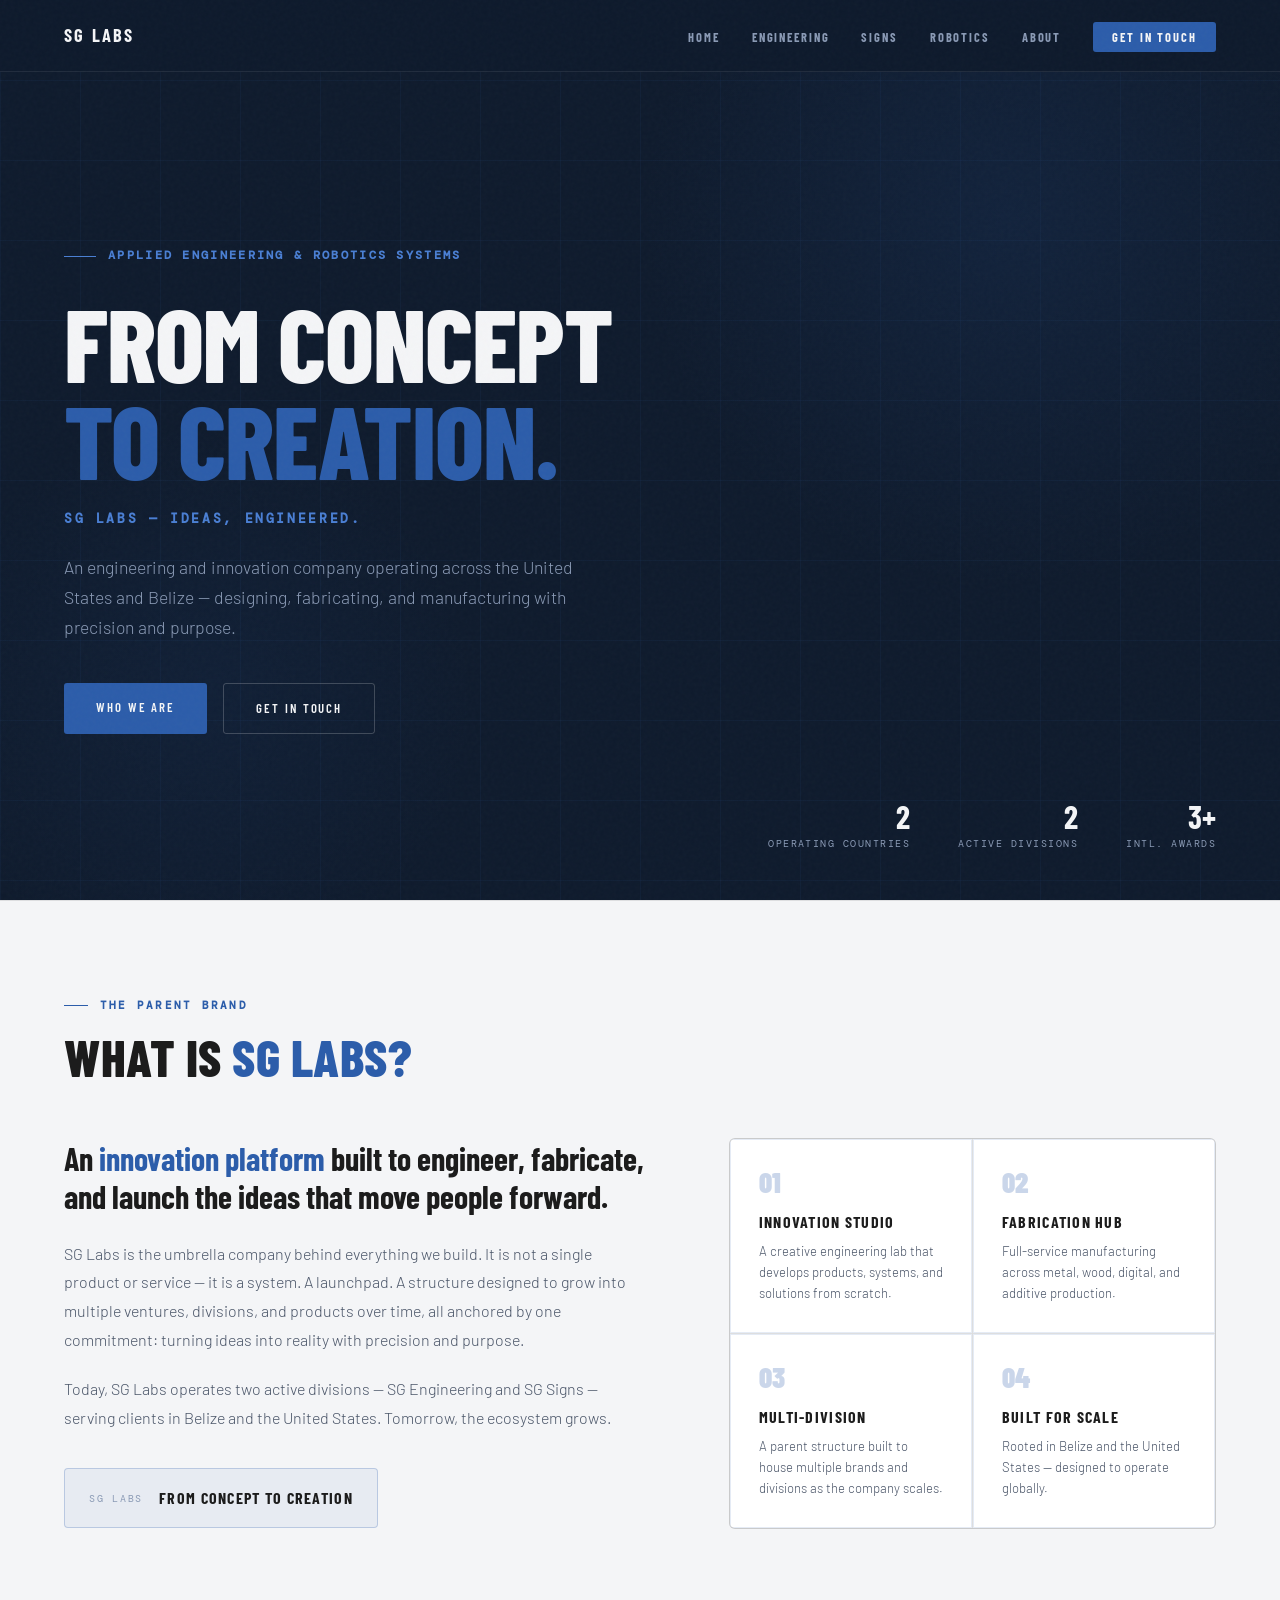
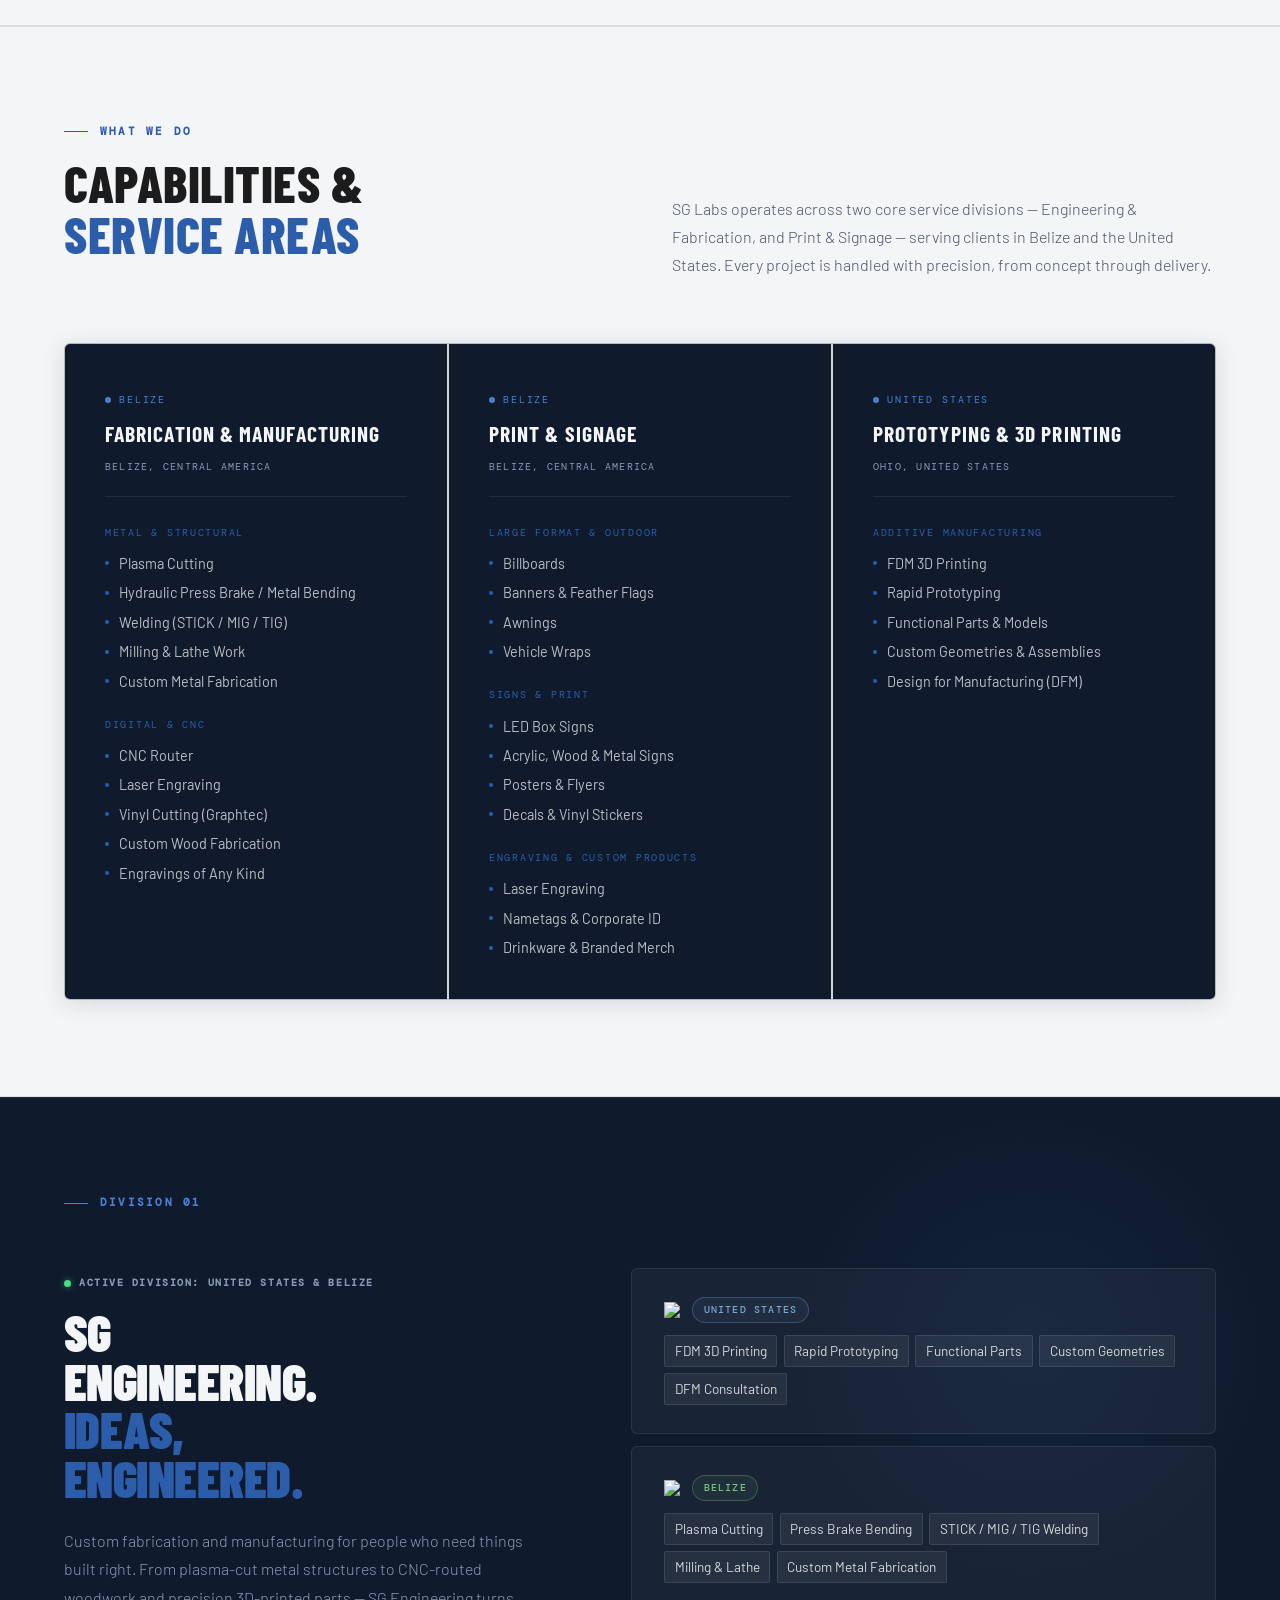
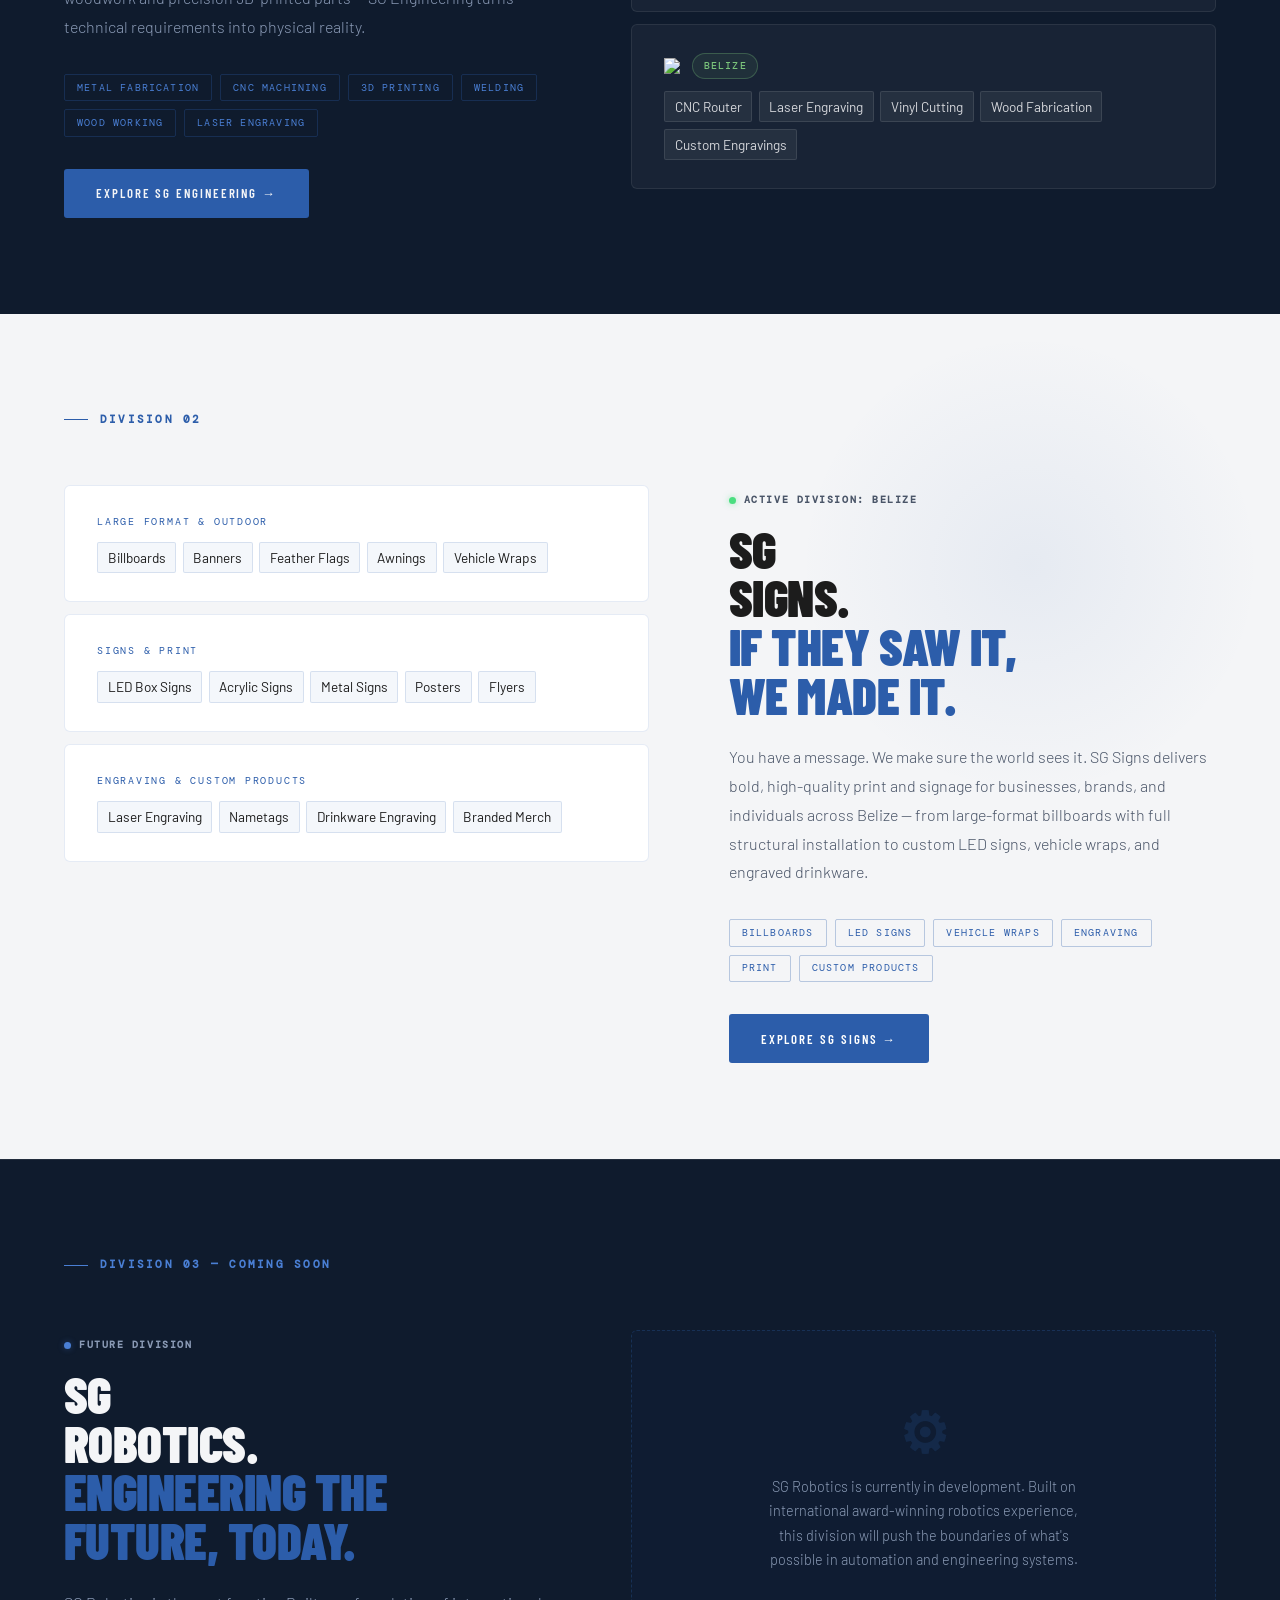
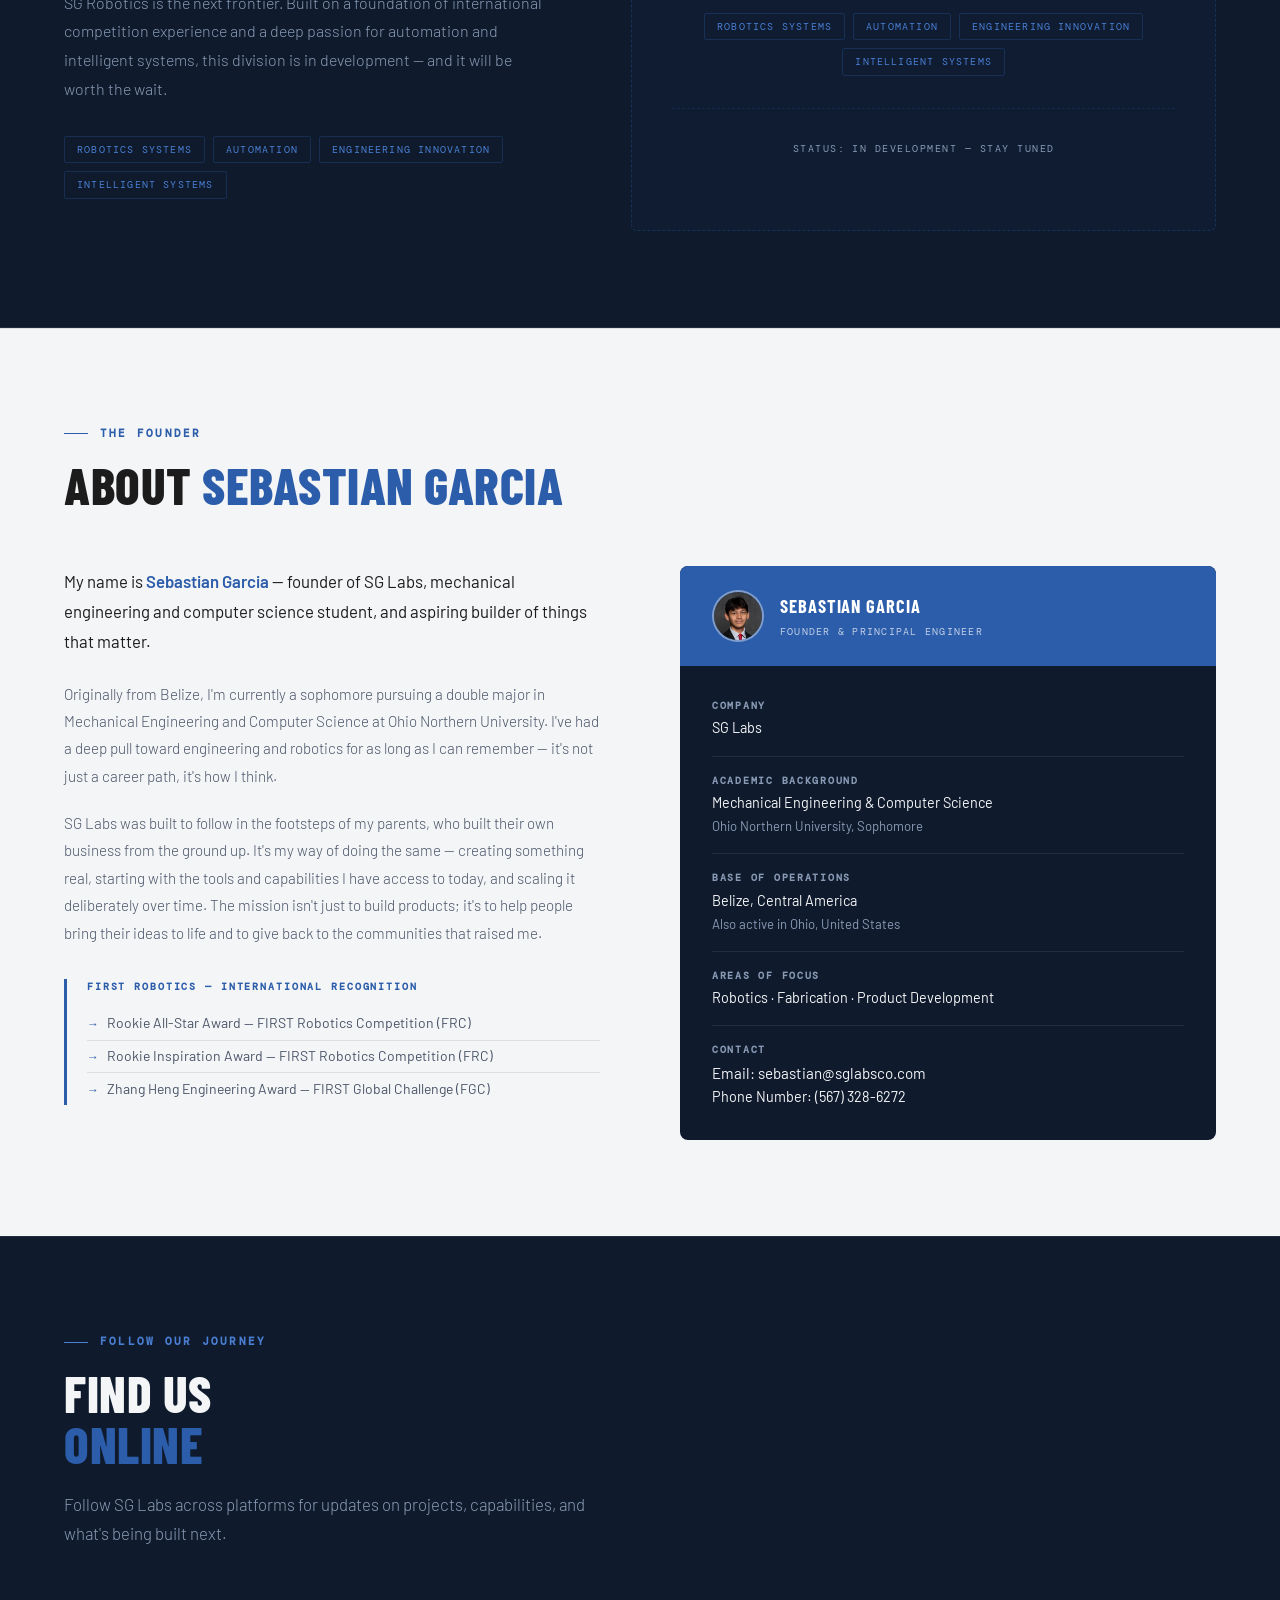
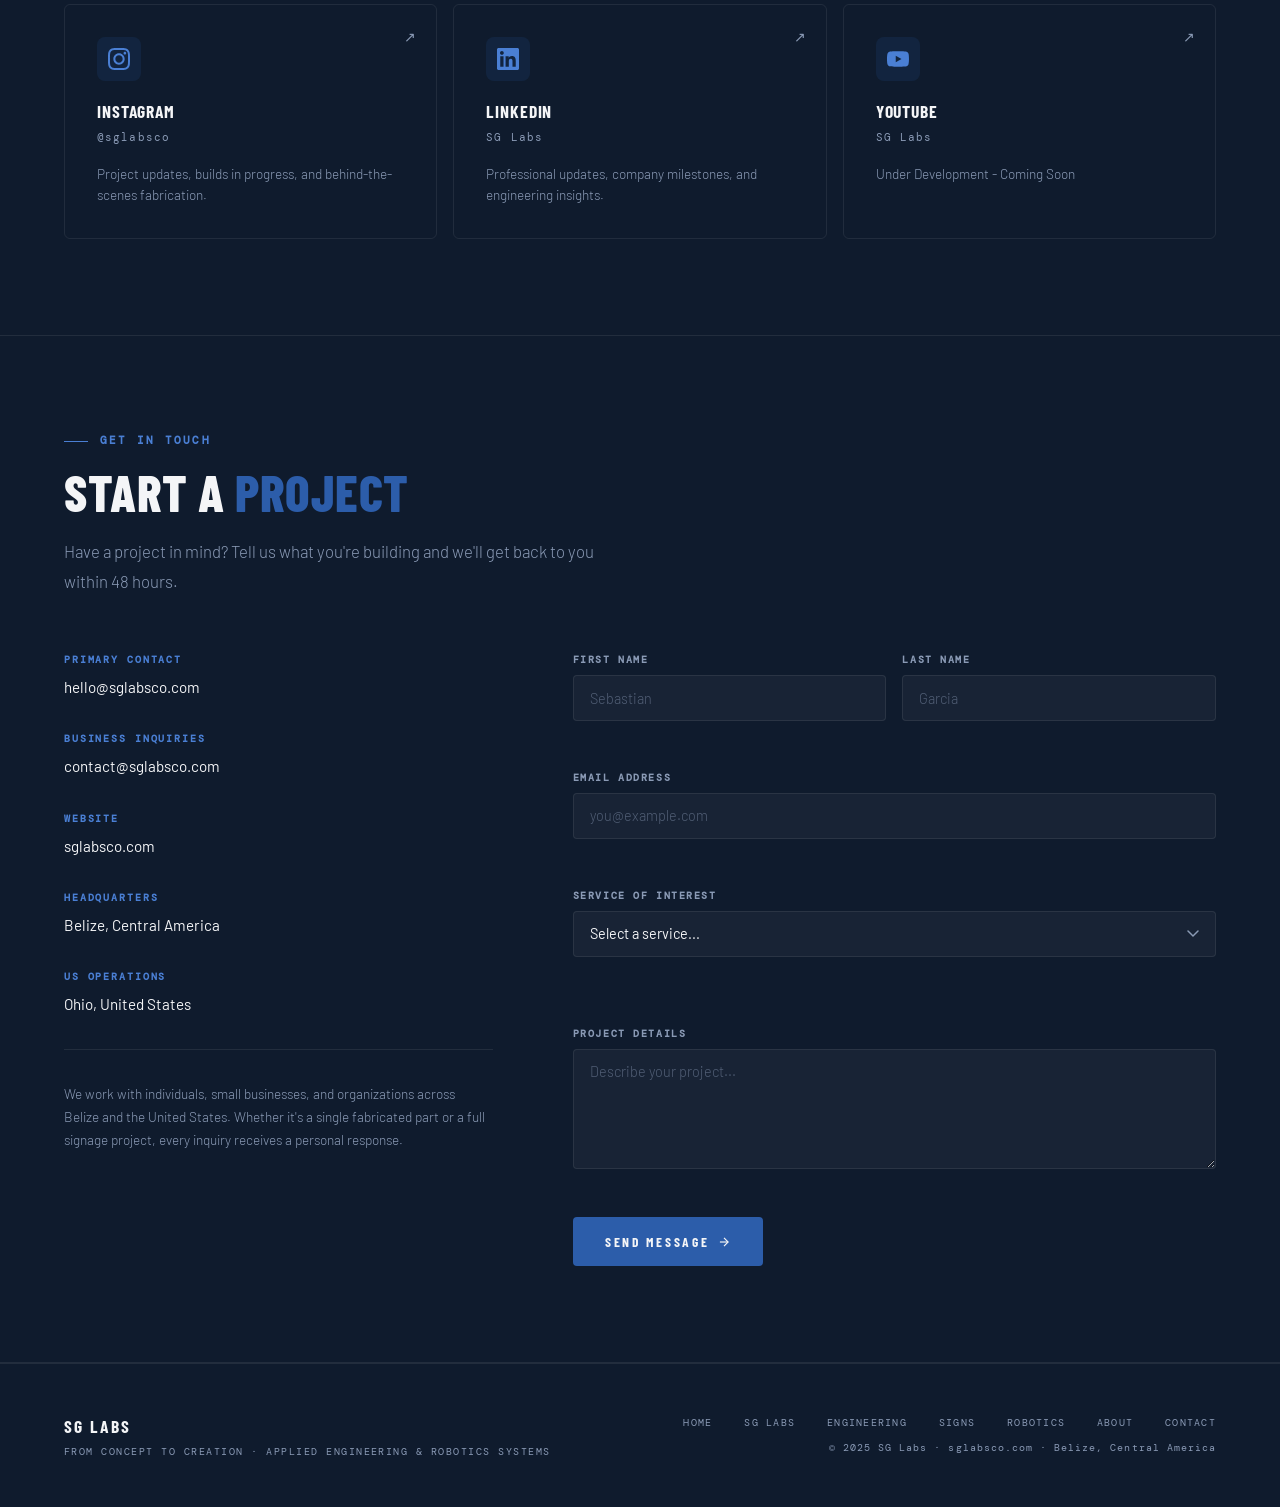
==== commit 1fa62f6f: "Updated the home page signs information, basic css updates" ====
--- a/index.html
+++ b/index.html
@@ -20,7 +20,7 @@
       </a>
       
       <ul class="nav-links">
-        <li><a href="index.html" style="color:var(--offwhite);">Home</a></li>
+        <li><a href="#home">Home</a></li>
         <li><a href="engineering.html">Engineering</a></li>
         <li><a href="signs.html">Signs</a></li>
         <li><a href="robotics.html">Robotics</a></li>
@@ -104,21 +104,6 @@
       </div>
       <div class="services-grid reveal">
         <div class="service-division">
-          <div class="division-flag"><span class="flag-dot"></span>United States</div>
-          <div class="division-title">Prototyping &amp; 3D Printing</div>
-          <div class="division-region">Ohio, United States</div>
-          <div class="capability-group">
-            <div class="capability-group-label">Additive Manufacturing</div>
-            <ul class="capability-list">
-              <li>FDM 3D Printing</li>
-              <li>Rapid Prototyping</li>
-              <li>Functional Parts &amp; Models</li>
-              <li>Custom Geometries &amp; Assemblies</li>
-              <li>Design for Manufacturing (DFM)</li>
-            </ul>
-          </div>
-        </div>
-        <div class="service-division">
           <div class="division-flag"><span class="flag-dot"></span>Belize</div>
           <div class="division-title">Fabrication &amp; Manufacturing</div>
           <div class="division-region">Belize, Central America</div>
@@ -148,23 +133,44 @@
           <div class="division-title">Print &amp; Signage</div>
           <div class="division-region">Belize, Central America</div>
           <div class="capability-group">
-            <div class="capability-group-label">Metal &amp; Structural</div>
+            <div class="capability-group-label">Large Format &amp; Outdoor</div>
             <ul class="capability-list">
-              <li>Plasma Cutting</li>
-              <li>Hydraulic Press Brake / Metal Bending</li>
-              <li>Welding (STICK / MIG / TIG)</li>
-              <li>Milling &amp; Lathe Work</li>
-              <li>Custom Metal Fabrication</li>
+              <li>Billboards</li>
+              <li>Banners &amp; Feather Flags</li>
+              <li>Awnings</li>
+              <li>Vehicle Wraps</li>
             </ul>
           </div>
           <div class="capability-group" style="margin-top:1.25rem;">
-            <div class="capability-group-label">Digital &amp; CNC</div>
+            <div class="capability-group-label">Signs &amp; Print</div>
             <ul class="capability-list">
-              <li>CNC Router</li>
+              <li>LED Box Signs</li>
+              <li>Acrylic, Wood &amp; Metal Signs</li>
+              <li>Posters &amp; Flyers</li>
+              <li>Decals &amp; Vinyl Stickers</li>
+            </ul>
+          </div>
+          <div class="capability-group" style="margin-top:1.25rem;">
+            <div class="capability-group-label">Engraving &amp; Custom Products</div>
+            <ul class="capability-list">
               <li>Laser Engraving</li>
-              <li>Vinyl Cutting (Graphtec)</li>
-              <li>Custom Wood Fabrication</li>
-              <li>Engravings of Any Kind</li>
+              <li>Nametags &amp; Corporate ID</li>
+              <li>Drinkware &amp; Branded Merch</li>
+            </ul>
+          </div>
+        </div>
+        <div class="service-division">
+          <div class="division-flag"><span class="flag-dot"></span>United States</div>
+          <div class="division-title">Prototyping &amp; 3D Printing</div>
+          <div class="division-region">Ohio, United States</div>
+          <div class="capability-group">
+            <div class="capability-group-label">Additive Manufacturing</div>
+            <ul class="capability-list">
+              <li>FDM 3D Printing</li>
+              <li>Rapid Prototyping</li>
+              <li>Functional Parts &amp; Models</li>
+              <li>Custom Geometries &amp; Assemblies</li>
+              <li>Design for Manufacturing (DFM)</li>
             </ul>
           </div>
         </div>
@@ -356,8 +362,8 @@
                   <span class="founder-email">
                     Email: <a id="founder-email-link" href="#"></a>
                   </span>
-                  <span class = "founder-phone">
-                    <br>Phone Number:<a id="founder-phone-link" href="tel:+15673286272"> (567) 328-6272</a>
+                  <span>
+                    <br>Phone Number: (567) 328-6272
                   </span>
                 </span>
               </div>
@@ -481,6 +487,7 @@
       <div class="footer-right">
         <div class="footer-links">
           <a href="#home">Home</a>
+          <a href="#sglabs">SG Labs</a>
           <a href="engineering.html">Engineering</a>
           <a href="signs.html">Signs</a>
           <a href="#sg-robotics">Robotics</a>
@@ -491,7 +498,7 @@
       </div>
     </footer>
 
-    <script>
+    <script data-cfasync="false" src="/cdn-cgi/scripts/5c5dd728/cloudflare-static/email-decode.min.js"></script><script>
         const helloEmail = "hello" + "@" + "sglabsco.com";
         const contactEmail = "contact" + "@" + "sglabsco.com";
         const founderEmail = "sebastian" + "@" + "sglabsco.com";
--- a/index.css
+++ b/index.css
@@ -320,14 +320,20 @@
 }
 .pillar:hover,
 .pillar:active {
-  background: rgba(44,93,170,0.12);
-  border-color: rgba(44,93,170,0.5);
+  background: rgba(44, 92, 170, 0.039);
+  border-color: rgba(44, 92, 170, 0.46);
   box-shadow: 0 0 0 2px rgba(44,93,170,0.2);
+}
+
+.pillar:hover .pillar-icon{
+  color: var(--blue-light);
+  transition: all 0.5s;
 }
 
 .pillar-icon {
   font-family: 'Barlow Condensed', sans-serif; font-weight: 900;
   font-size: 1.8rem; color: rgba(44,93,170,0.25); line-height: 1; margin-bottom: 0.75rem;
+  transition: all 0.5s;
 }
 
 .pillar-title {
@@ -447,6 +453,7 @@
   box-shadow: 0 0 0px 3px rgba(44,93,170,0.15);
   transition: all 0.75s;
 }
+
 #sg-signs { background: var(--offwhite); }
 #sg-signs::before { background: radial-gradient(circle, rgba(44,93,170,0.07) 0%, transparent 65%); }
 #sg-signs .division-big-slogan { color: var(--nearblack); }
@@ -472,6 +479,19 @@
 }
 #sg-signs .btn-primary { background: var(--blue); color: white; }
 
+#sg-robotics .dtag { 
+  color: var(--blue-light); border-color: rgba(44,93,170,0.3);
+  transition: all 0.75s;
+}
+#sg-robotics .dtag:hover{
+  background: rgb(44, 92, 170);
+  border-color: rgba(44,93,170,0.45);
+  color: var(--offwhite);
+  box-shadow: 0 0 0px 3px rgba(44,93,170,0.15);
+  transition: all 0.75s;
+}
+
+
 #sg-engineering .visual-card { background: rgba(255,255,255,0.04); border: 1px solid rgba(255,255,255,0.08); }
 #sg-engineering .visual-card:hover { background: rgba(255,255,255,0.04); border-color: rgba(44,93,170,0.6); box-shadow: 0 0 0 1px rgba(44,93,170,0.3); }
 #sg-engineering .visual-card-items span { background: rgba(255,255,255,0.06); border: 1px solid rgba(255,255,255,0.1); color: rgba(244,245,247,0.85); }
@@ -632,12 +652,6 @@
 }
 .founder-email a { color: var(--offwhite); text-decoration: none; transition: color 0.2s; }
 .founder-email a:hover { color: var(--blue-light); }
-
-.founder-phone{
-  font-size: 0.95rem; font-weight: 400; color: var(--offwhite);
-}
-.founder-phone a { color: var(--offwhite); text-decoration: none; transition: color 0.2s; }
-.founder-phone a:hover { color: var(--blue-light); }
 
 
 .founder-card-name {
@@ -885,6 +899,46 @@
 }
 
 /* ── MOBILE ── */
+
+/* ── CONTACT CTA BLOCK (homepage) ── */
+.contact-cta-block {
+  margin-top: 3rem;
+  display: flex;
+  flex-direction: column;
+  align-items: flex-start;
+  gap: 1.5rem;
+  max-width: 560px;
+}
+
+.contact-cta-text {
+  font-size: 1rem;
+  font-weight: 300;
+  color: var(--muted);
+  line-height: 1.8;
+}
+
+.contact-cta-actions { display: flex; gap: 1rem; flex-wrap: wrap; }
+
+.contact-cta-details {
+  display: flex;
+  align-items: center;
+  gap: 0.75rem;
+  flex-wrap: wrap;
+  font-family: 'DM Mono', monospace;
+  font-size: 0.7rem;
+  letter-spacing: 0.1em;
+  color: var(--muted);
+}
+
+.contact-cta-details a {
+  color: var(--offwhite);
+  text-decoration: none;
+  transition: color 0.2s;
+}
+
+.contact-cta-details a:hover { color: var(--blue-light); }
+.contact-cta-sep { opacity: 0.3; }
+
 
 /* ── LARGE DESKTOP (1400px+) ── */
 @media (min-width: 1400px) {
@@ -984,6 +1038,8 @@
   .future-teaser { padding: 2rem 1.5rem; }
   .founder-card-body { padding: 1.5rem; }
   .contact-detail { margin-bottom: 1.25rem; }
+  .contact-cta-details { flex-direction: column; align-items: flex-start; gap: 0.4rem; }
+  .contact-cta-sep { display: none; }
 }
 
 /* ── SMALL MOBILE (max 380px) ── */
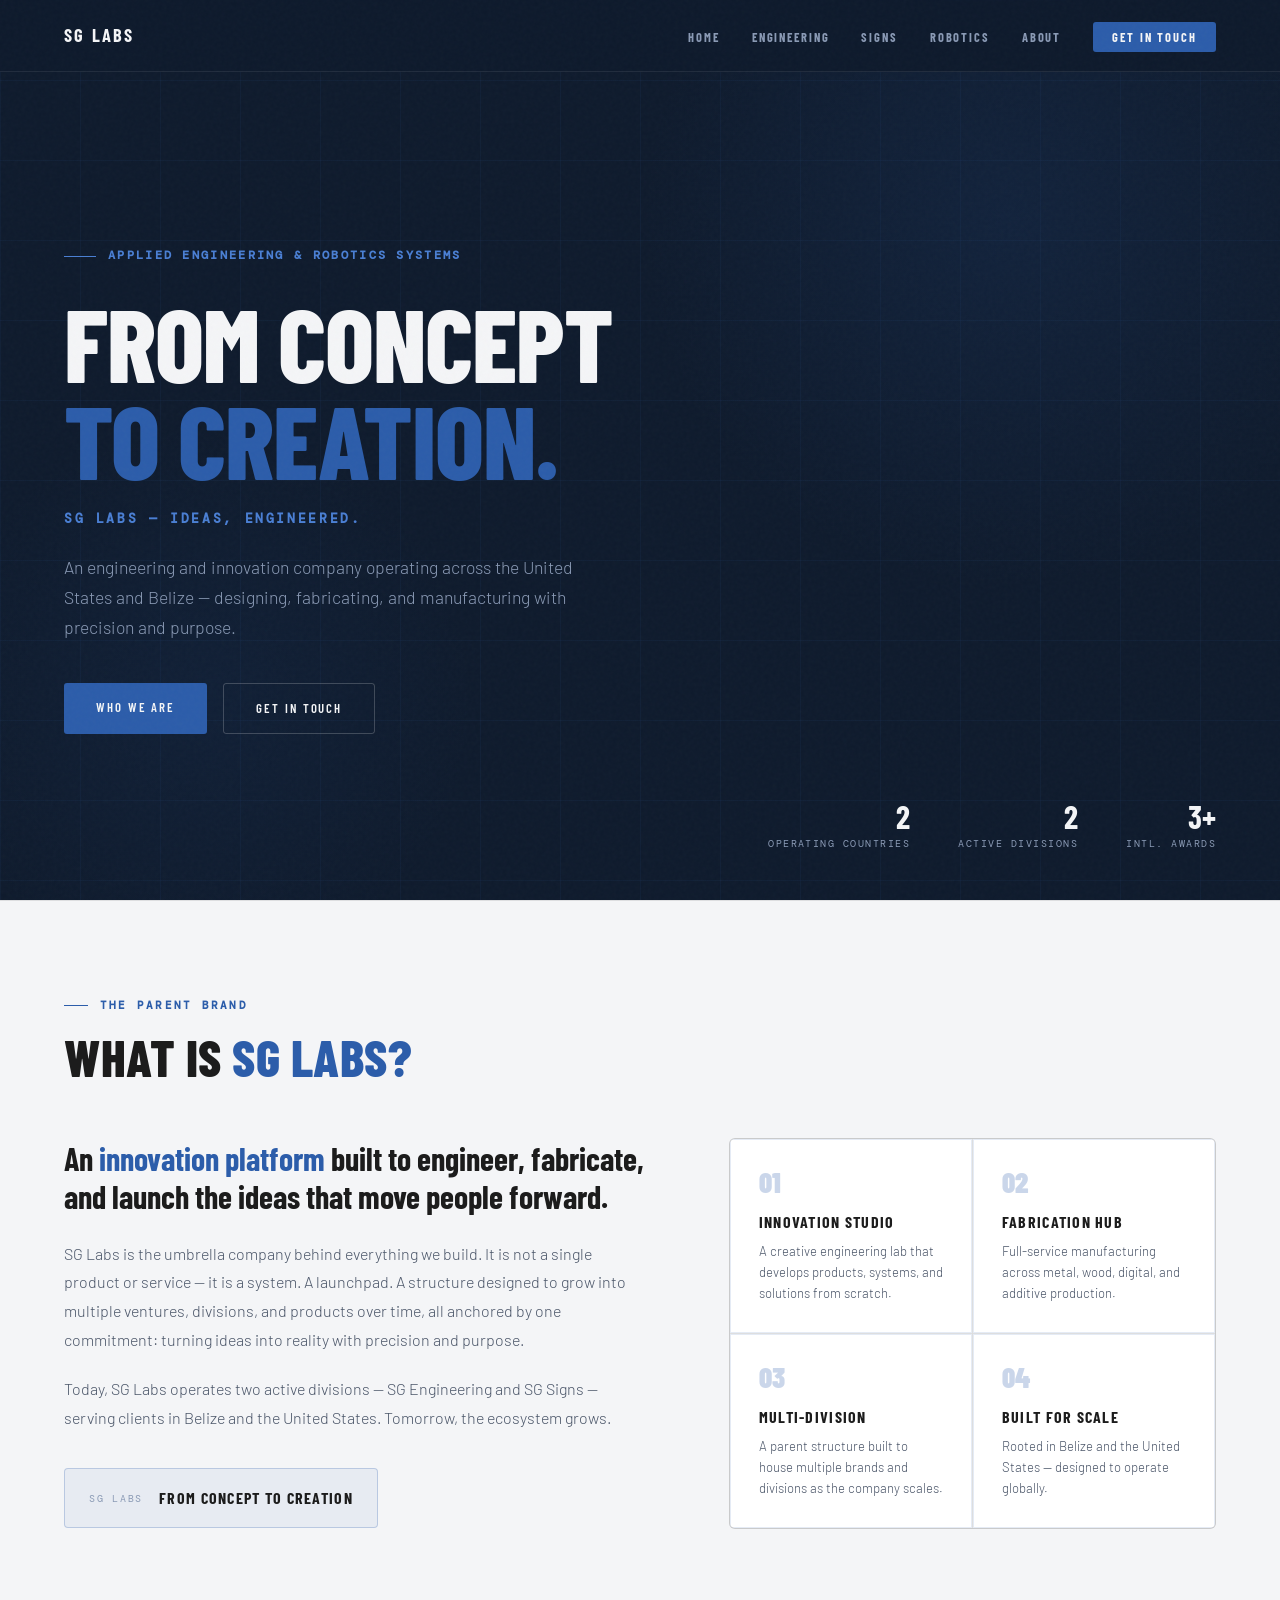
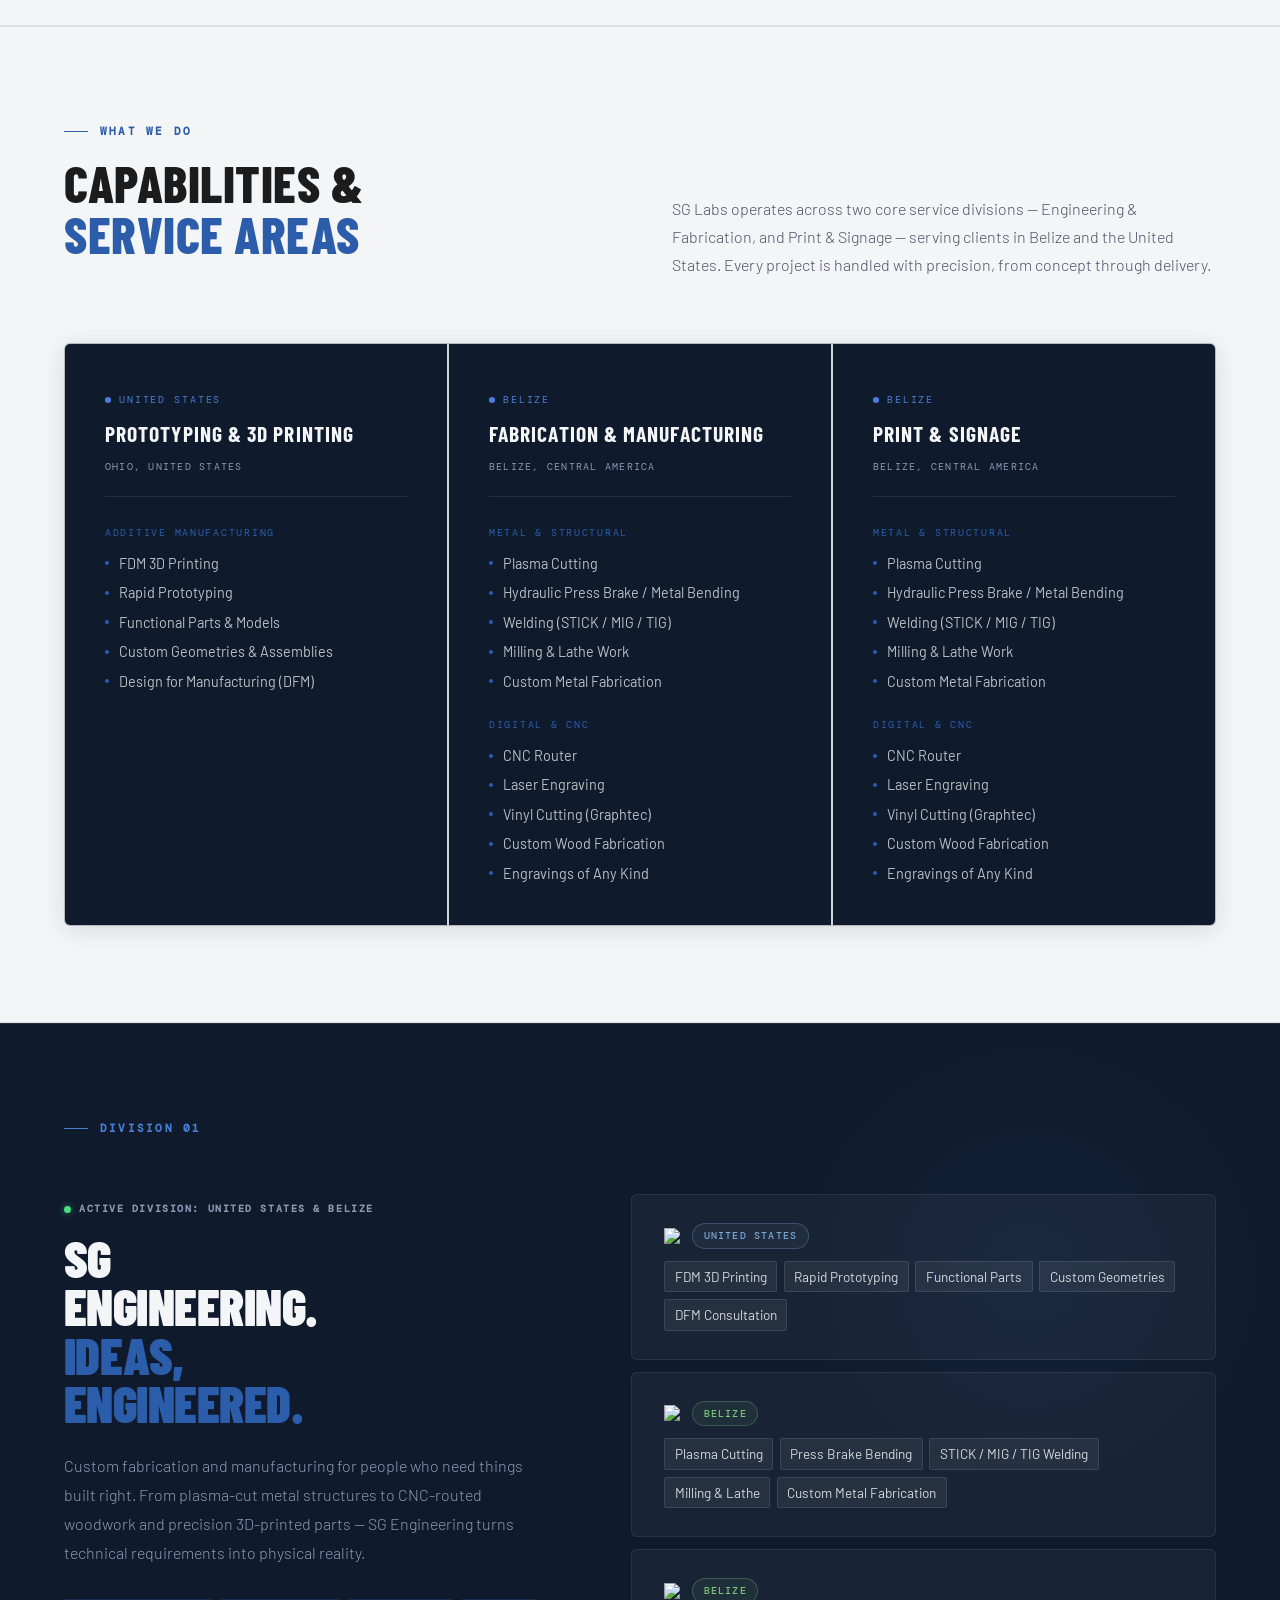
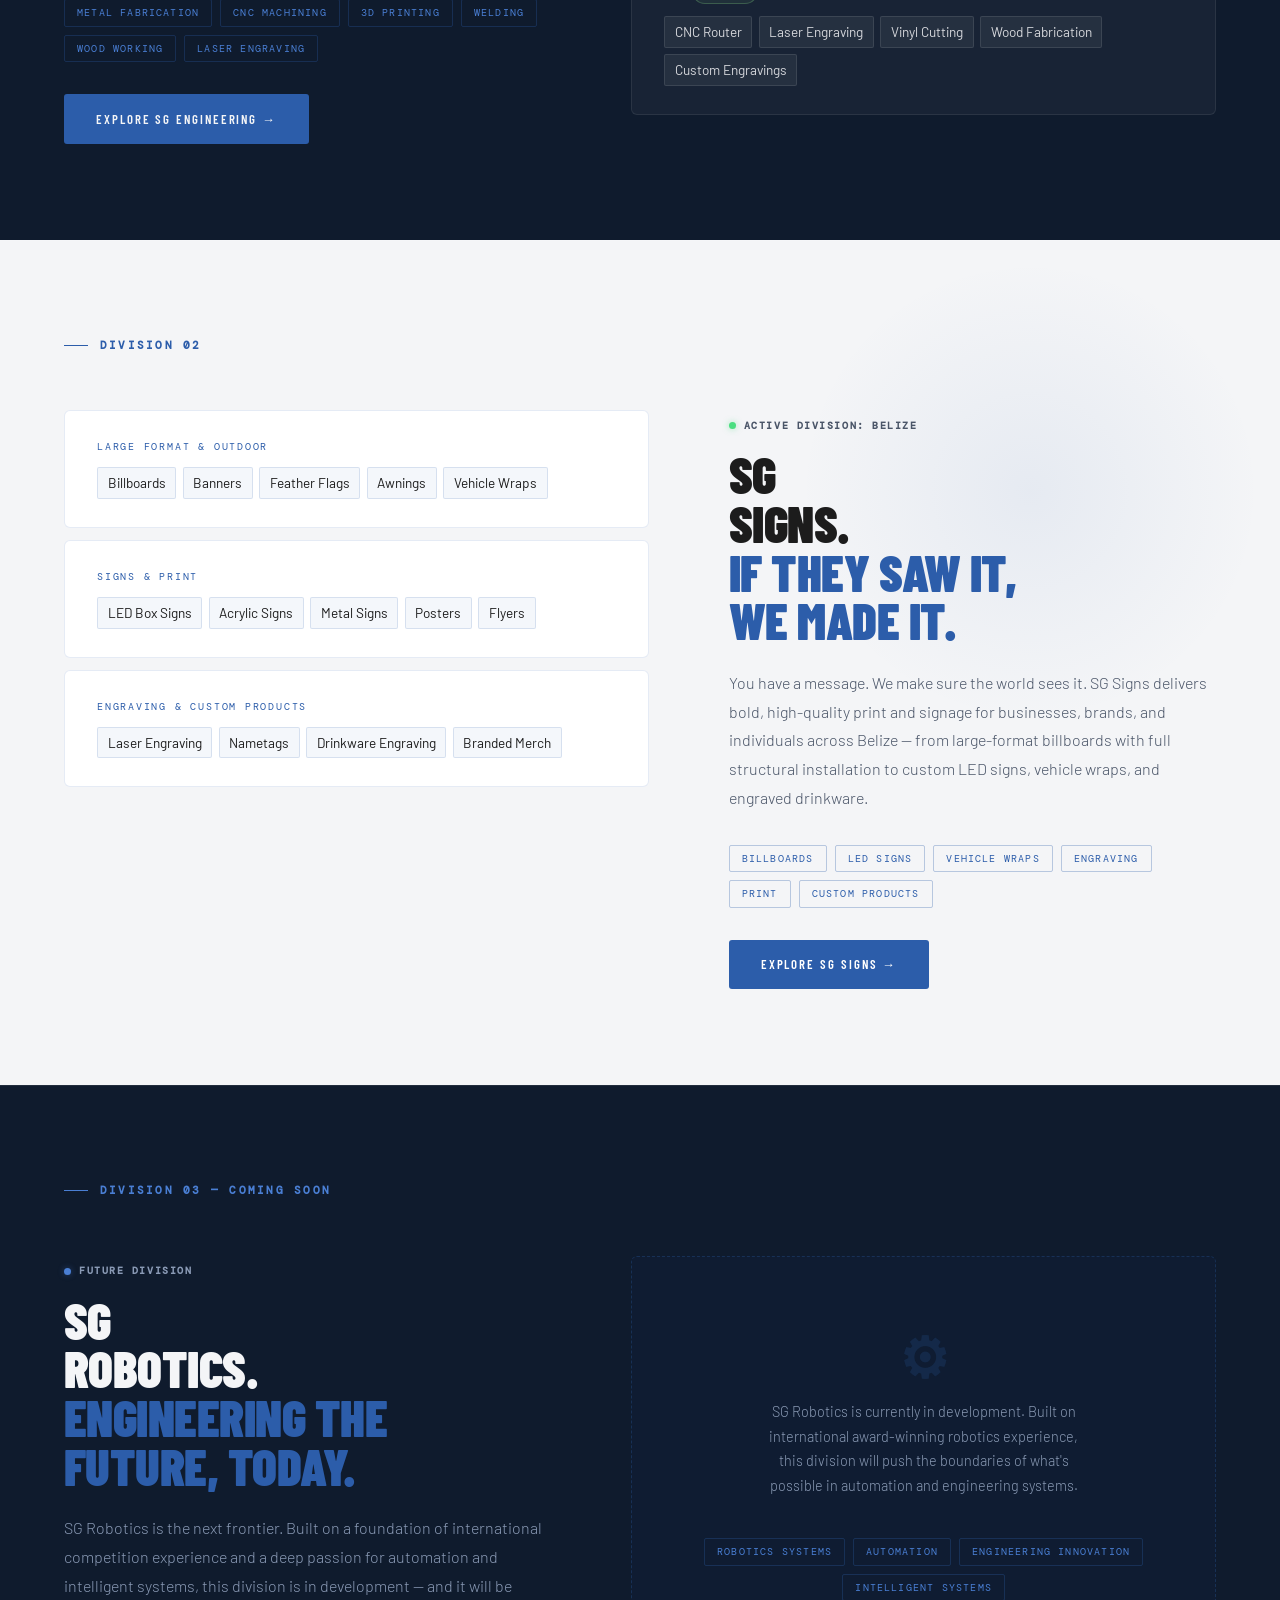
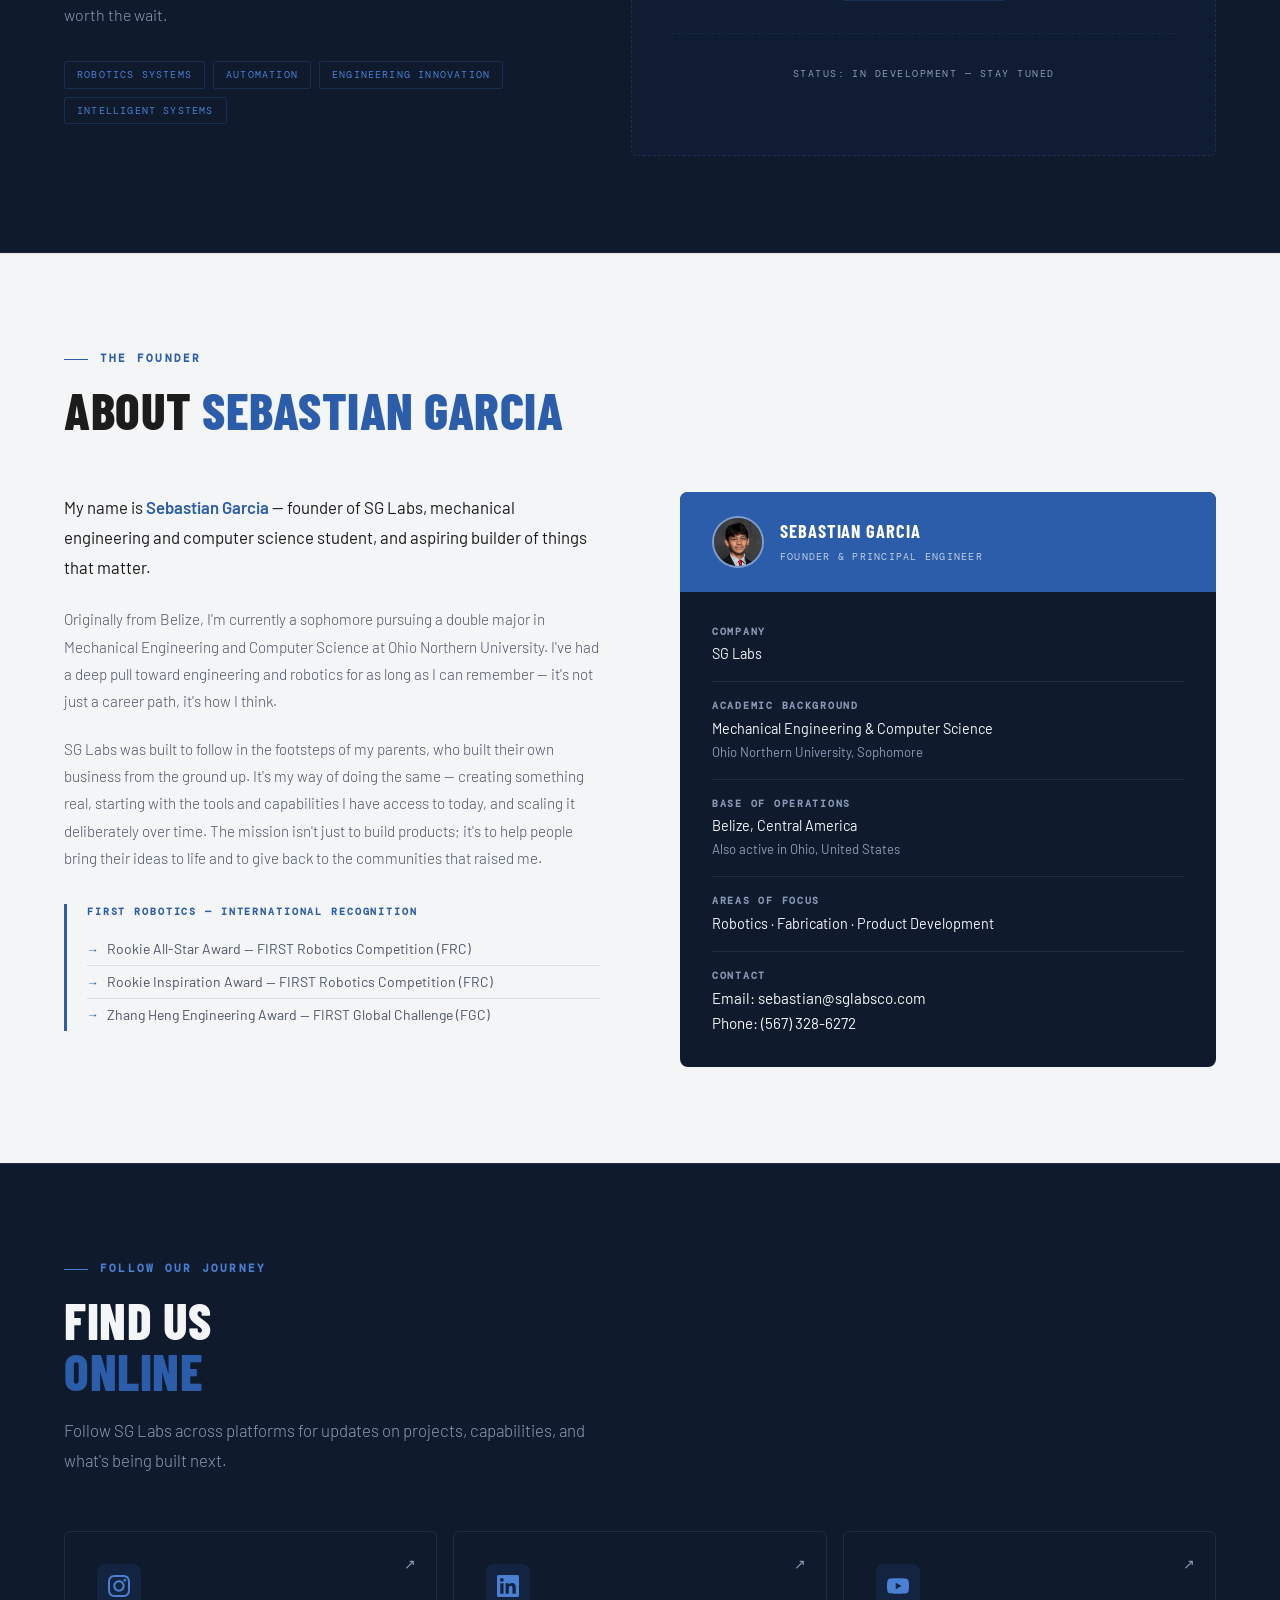
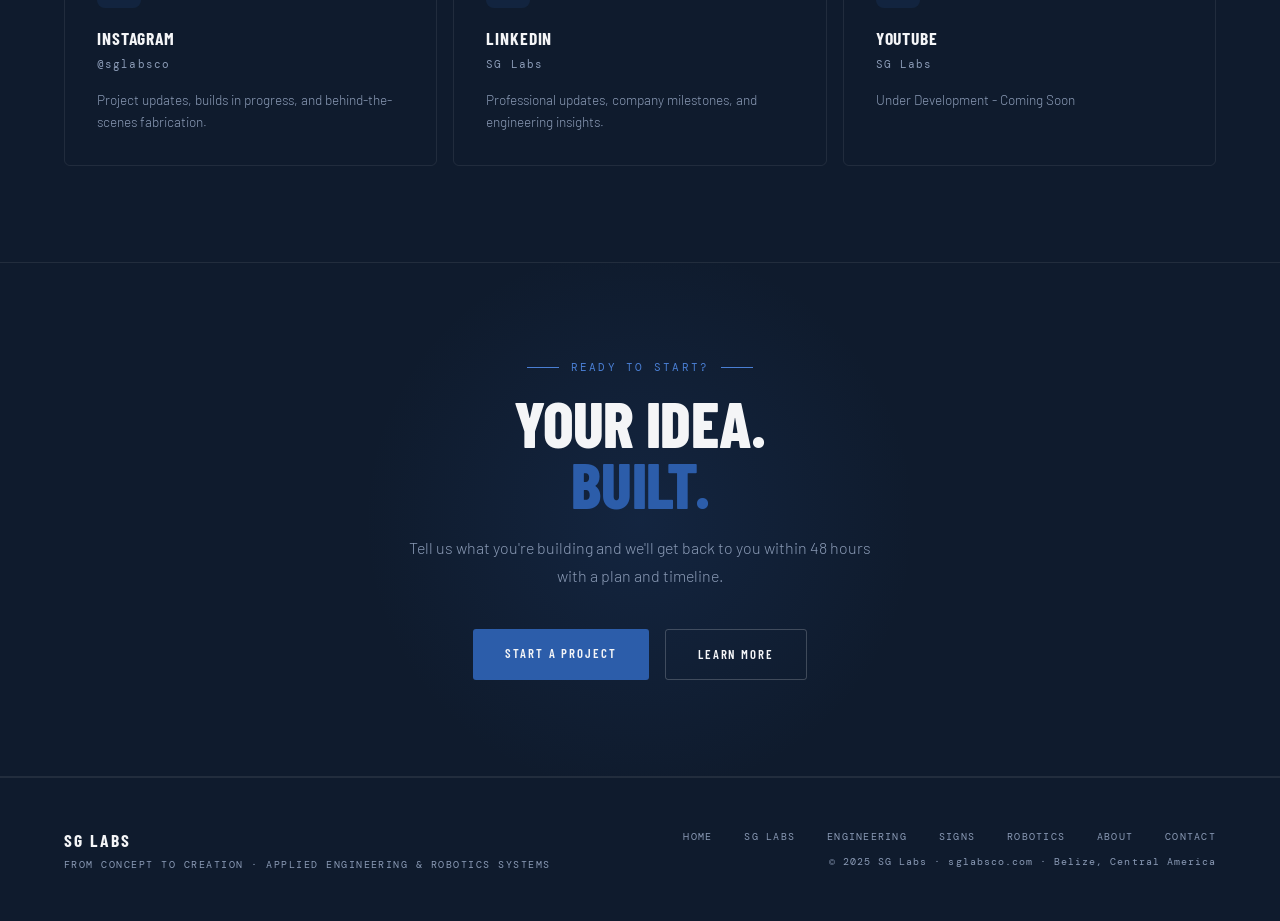
==== commit cd83ded6: "Updated mobile functionality, edited home page contact, and then added a burger menu" ====
--- a/index.html
+++ b/index.html
@@ -27,6 +27,9 @@
         <li><a href="about.html">About</a></li>
         <li><a href="contact.html" class="nav-cta">Get in Touch</a></li>
       </ul>
+      <button class="burger-btn" id="burgerBtn" aria-label="Open menu">
+        <span></span><span></span><span></span>
+      </button>
     </nav>
 
     <!-- HERO -->
@@ -104,6 +107,21 @@
       </div>
       <div class="services-grid reveal">
         <div class="service-division">
+          <div class="division-flag"><span class="flag-dot"></span>United States</div>
+          <div class="division-title">Prototyping &amp; 3D Printing</div>
+          <div class="division-region">Ohio, United States</div>
+          <div class="capability-group">
+            <div class="capability-group-label">Additive Manufacturing</div>
+            <ul class="capability-list">
+              <li>FDM 3D Printing</li>
+              <li>Rapid Prototyping</li>
+              <li>Functional Parts &amp; Models</li>
+              <li>Custom Geometries &amp; Assemblies</li>
+              <li>Design for Manufacturing (DFM)</li>
+            </ul>
+          </div>
+        </div>
+        <div class="service-division">
           <div class="division-flag"><span class="flag-dot"></span>Belize</div>
           <div class="division-title">Fabrication &amp; Manufacturing</div>
           <div class="division-region">Belize, Central America</div>
@@ -133,44 +151,23 @@
           <div class="division-title">Print &amp; Signage</div>
           <div class="division-region">Belize, Central America</div>
           <div class="capability-group">
-            <div class="capability-group-label">Large Format &amp; Outdoor</div>
+            <div class="capability-group-label">Metal &amp; Structural</div>
             <ul class="capability-list">
-              <li>Billboards</li>
-              <li>Banners &amp; Feather Flags</li>
-              <li>Awnings</li>
-              <li>Vehicle Wraps</li>
+              <li>Plasma Cutting</li>
+              <li>Hydraulic Press Brake / Metal Bending</li>
+              <li>Welding (STICK / MIG / TIG)</li>
+              <li>Milling &amp; Lathe Work</li>
+              <li>Custom Metal Fabrication</li>
             </ul>
           </div>
           <div class="capability-group" style="margin-top:1.25rem;">
-            <div class="capability-group-label">Signs &amp; Print</div>
+            <div class="capability-group-label">Digital &amp; CNC</div>
             <ul class="capability-list">
-              <li>LED Box Signs</li>
-              <li>Acrylic, Wood &amp; Metal Signs</li>
-              <li>Posters &amp; Flyers</li>
-              <li>Decals &amp; Vinyl Stickers</li>
-            </ul>
-          </div>
-          <div class="capability-group" style="margin-top:1.25rem;">
-            <div class="capability-group-label">Engraving &amp; Custom Products</div>
-            <ul class="capability-list">
+              <li>CNC Router</li>
               <li>Laser Engraving</li>
-              <li>Nametags &amp; Corporate ID</li>
-              <li>Drinkware &amp; Branded Merch</li>
-            </ul>
-          </div>
-        </div>
-        <div class="service-division">
-          <div class="division-flag"><span class="flag-dot"></span>United States</div>
-          <div class="division-title">Prototyping &amp; 3D Printing</div>
-          <div class="division-region">Ohio, United States</div>
-          <div class="capability-group">
-            <div class="capability-group-label">Additive Manufacturing</div>
-            <ul class="capability-list">
-              <li>FDM 3D Printing</li>
-              <li>Rapid Prototyping</li>
-              <li>Functional Parts &amp; Models</li>
-              <li>Custom Geometries &amp; Assemblies</li>
-              <li>Design for Manufacturing (DFM)</li>
+              <li>Vinyl Cutting (Graphtec)</li>
+              <li>Custom Wood Fabrication</li>
+              <li>Engravings of Any Kind</li>
             </ul>
           </div>
         </div>
@@ -363,7 +360,7 @@
                     Email: <a id="founder-email-link" href="#"></a>
                   </span>
                   <span>
-                    <br>Phone Number: (567) 328-6272
+                    <span class = "founder-phone"><br>Phone: <a href="tel:+15673286272">(567) 328-6272</a></span>
                   </span>
                 </span>
               </div>
@@ -402,79 +399,12 @@
 
     <!-- CONTACT -->
     <section id="contact">
-      <div>
-        <div class="section-eyebrow">Get In Touch</div>
-        <h2 class="section-title">Start a <span>Project</span></h2>
-        <p class="section-lead">Have a project in mind? Tell us what you're building and we'll get back to you within 48 hours.</p>
-      </div>
-      <div class="contact-layout">
-        <div class="contact-info reveal">
-          <div class="contact-detail">
-            <div class="contact-detail-label">Primary Contact</div>
-            <div class="contact-detail-value">
-              <a id="hello-email-link" href="#"></a>
-            </div>
-          </div>
-          <div class="contact-detail">
-            <div class="contact-detail-label">Business Inquiries</div>
-            <div class="contact-detail-value">
-              <a id="contact-email-link" href="#"></a>
-            </div>
-          </div>
-          <div class="contact-detail">
-            <div class="contact-detail-label">Website</div>
-            <div class="contact-detail-value"><a href="https://sglabsco.com" target="_blank">sglabsco.com</a></div>
-          </div>
-          <div class="contact-detail">
-            <div class="contact-detail-label">Headquarters</div>
-            <div class="contact-detail-value">Belize, Central America</div>
-          </div>
-          <div class="contact-detail">
-            <div class="contact-detail-label">US Operations</div>
-            <div class="contact-detail-value">Ohio, United States</div>
-          </div>
-          <p class="contact-note">We work with individuals, small businesses, and organizations across Belize and the United States. Whether it's a single fabricated part or a full signage project, every inquiry receives a personal response.</p>
-        </div>
-        <div style="transition-delay:0.1s;">
-          <!--Netlify form connection-->
-          <form class="contact-form" id="contactForm" name="contact" method="POST" data-netlify="true" onsubmit="return false;">
-            <input type="hidden" name="form-name" value="contact" />
-            <div class="form-row">
-              <div class="form-group"><label for="fname">First Name</label><input type="text" id="fname" name="fname" placeholder="Sebastian" /><span class="field-error" id="err-fname"><svg viewBox="0 0 24 24"><path d="M12 2C6.48 2 2 6.48 2 12s4.48 10 10 10 10-4.48 10-10S17.52 2 12 2zm1 15h-2v-2h2v2zm0-4h-2V7h2v6z"/></svg>First name is required</span></div>
-              <div class="form-group"><label for="lname">Last Name</label><input type="text" id="lname" name="lname" placeholder="Garcia" /><span class="field-error" id="err-lname"><svg viewBox="0 0 24 24"><path d="M12 2C6.48 2 2 6.48 2 12s4.48 10 10 10 10-4.48 10-10S17.52 2 12 2zm1 15h-2v-2h2v2zm0-4h-2V7h2v6z"/></svg>Last name is required</span></div>
-            </div>
-            <div class="form-group"><label for="email">Email Address</label><input type="email" id="email" name="email" placeholder="you@example.com" /><span class="field-error" id="err-email"><svg viewBox="0 0 24 24"><path d="M12 2C6.48 2 2 6.48 2 12s4.48 10 10 10 10-4.48 10-10S17.52 2 12 2zm1 15h-2v-2h2v2zm0-4h-2V7h2v6z"/></svg>A valid email is required</span></div>
-            <div class="form-group">
-              <label for="service">Service of Interest</label>
-              <select id="service" name="service" onchange="handleServiceChange(this)"> 
-                <option value="" disabled selected>Select a service...</option>
-                <option value="3d-printing">3D Printing — SG Engineering (US)</option>
-                <option value="metal-fab">Metal Fabrication — SG Engineering (Belize)</option>
-                <option value="cnc">CNC / Laser / Engraving — SG Engineering (Belize)</option>
-                <option value="print-signage">Print &amp; Signage — SG Signs (Belize)</option>
-                <option value="consulting">Design Consultation</option>
-                <option value="other">Other / Not Sure Yet</option>
-              </select>
-            <span class="field-error" id="err-service"><svg viewBox="0 0 24 24"><path d="M12 2C6.48 2 2 6.48 2 12s4.48 10 10 10 10-4.48 10-10S17.52 2 12 2zm1 15h-2v-2h2v2zm0-4h-2V7h2v6z"/></svg>Please select a service</span>
-            </div>
-            <div id="otherServiceWrap" style="overflow:hidden; max-height:0; opacity:0; transition: max-height 0.4s ease, opacity 0.4s ease, margin 0.4s ease; margin-top:0;">
-              <div class="form-group">
-                <label for="otherService">Tell us what you need</label>
-                <input type="text" id="otherService" name="otherService" placeholder="Describe your interest or project type..." />
-              </div>
-            </div>
-            <div class="form-group"><label for="message">Project Details</label><textarea id="message" name="message" placeholder="Describe your project..."></textarea><span class="field-error" id="err-message"><svg viewBox="0 0 24 24"><path d="M12 2C6.48 2 2 6.48 2 12s4.48 10 10 10 10-4.48 10-10S17.52 2 12 2zm1 15h-2v-2h2v2zm0-4h-2V7h2v6z"/></svg>Project details are required</span></div>
-            <button class="form-submit" onclick="handleSubmit()">
-              Send Message
-              <svg viewBox="0 0 24 24"><line x1="5" y1="12" x2="19" y2="12"/><polyline points="12 5 19 12 12 19"/></svg>
-            </button>
-          </form>
-          <div class="form-success" id="formSuccess">
-            <div class="success-icon"><svg viewBox="0 0 24 24"><polyline points="20 6 9 17 4 12"/></svg></div>
-            <div class="success-title">Message Received</div>
-            <p class="success-msg">Thank you for reaching out. We'll be in touch within 48 hours.</p>
-          </div>
-        </div>
+      <div class="cta-eyebrow">Ready to Start?</div>
+      <h2 class="cta-headline">Your Idea.<br><span>Built.</span></h2>
+      <p class="cta-sub">Tell us what you're building and we'll get back to you within 48 hours with a plan and timeline.</p>
+      <div class="cta-actions">
+        <a href="contact.html" class="btn-primary">Start a Project</a>
+        <a href="#sglabs" class="btn-ghost">Learn More</a>
       </div>
     </section>
 
@@ -498,6 +428,67 @@
       </div>
     </footer>
 
+    
+    <!-- MOBILE DRAWER -->
+    <div class="mobile-drawer" id="mobileDrawer">
+      <div class="mobile-drawer-panel">
+        <div class="mobile-drawer-header">
+          <button class="mobile-drawer-close" id="drawerClose" aria-label="Close menu">&#x2715;</button>
+        </div>
+        <nav class="mobile-drawer-nav">
+          <a href="#home">Home</a>
+          <a href="engineering.html">Engineering</a>
+          <a href="signs.html">Signs</a>
+          <a href="robotics.html">Robotics</a>
+          <a href="about.html">About</a>
+          <a href="contact.html" class="mob-cta">Get in Touch</a>
+        </nav>
+        <div class="mobile-drawer-foot">SG Labs &middot; sglabsco.com</div>
+      </div>
+    </div>
+
+    <script>
+      // ── Burger menu ──
+      const burgerBtn  = document.getElementById('burgerBtn');
+      const drawer     = document.getElementById('mobileDrawer');
+      const closeBtn   = document.getElementById('drawerClose');
+
+      function openDrawer() {
+        // iOS-safe scroll lock: freeze body in place
+        const scrollY = window.scrollY;
+        document.body.style.position = 'fixed';
+        document.body.style.top      = '-' + scrollY + 'px';
+        document.body.style.width    = '100%';
+        document.body.dataset.scrollY = scrollY;
+        burgerBtn.classList.add('open');
+        drawer.classList.add('open');
+      }
+
+      function closeDrawer() {
+        const savedY = parseInt(document.body.dataset.scrollY || '0');
+        // Restore scroll BEFORE unfixing body to prevent visible jump
+        document.body.style.top = '';
+        document.body.style.position = '';
+        document.body.style.width = '';
+        window.scrollTo({ top: savedY, behavior: 'instant' });
+        burgerBtn.classList.remove('open');
+        drawer.classList.remove('open');
+      }
+
+      burgerBtn.addEventListener('click', openDrawer);
+      closeBtn.addEventListener('click', closeDrawer);
+
+      // Tap the dark overlay (not the panel) to close
+      drawer.addEventListener('click', function(e) {
+        if (e.target === drawer) closeDrawer();
+      });
+
+      // Close on any nav link tap
+      drawer.querySelectorAll('.mobile-drawer-nav a').forEach(function(link) {
+        link.addEventListener('click', closeDrawer);
+      });
+    </script>
+
     <script data-cfasync="false" src="/cdn-cgi/scripts/5c5dd728/cloudflare-static/email-decode.min.js"></script><script>
         const helloEmail = "hello" + "@" + "sglabsco.com";
         const contactEmail = "contact" + "@" + "sglabsco.com";
@@ -521,79 +512,7 @@
           founderLink.textContent = founderEmail;
         }
 
-      function handleServiceChange(sel) {
-        const wrap = document.getElementById('otherServiceWrap');
-        if (sel.value === 'other') {
-          wrap.style.maxHeight = '100px';
-          wrap.style.opacity = '1';
-          wrap.style.marginTop = '0';
-        } else {
-          wrap.style.maxHeight = '0';
-          wrap.style.opacity = '0';
-          wrap.style.marginTop = '0';
-          document.getElementById('otherService').value = '';
-        }
-      }
-
-      // animations removed for compatibility
-
-      function clearErrors() {
-        ['fname','lname','email','service','message'].forEach(id => {
-          const el = document.getElementById(id);
-          const err = document.getElementById('err-' + id);
-          if (el) el.classList.remove('invalid');
-          if (err) err.classList.remove('visible');
-        });
-      }
-
-      function handleSubmit() {
-        clearErrors();
-        const fields = [
-          { id: 'fname', check: v => v.trim() !== '' },
-          { id: 'lname', check: v => v.trim() !== '' },
-          { id: 'email', check: v => /^[^@]+@[^@]+\.[^@]+$/.test(v.trim()) },
-          { id: 'service', check: v => v !== '' },
-          { id: 'message', check: v => v.trim() !== '' }
-        ];
-
-        let valid = true;
-        fields.forEach(f => {
-          const el = document.getElementById(f.id);
-          const err = document.getElementById('err-' + f.id);
-          if (!el) return;
-          if (!f.check(el.value)) {
-            el.classList.add('invalid');
-            if (err) err.classList.add('visible');
-            valid = false;
-          }
-        });
-
-        if (!valid) return;
-
-        const form = document.getElementById('contactForm');
-        const formData = new FormData(form);
-
-        fetch('/', {
-          method: 'POST',
-          headers: { 'Content-Type': 'application/x-www-form-urlencoded' },
-          body: new URLSearchParams(formData).toString()
-        })
-        .then(() => {
-          form.style.display = 'none';
-          document.getElementById('formSuccess').classList.add('visible');
-        })
-        .catch(() => alert('Something went wrong. Please try again.'));
-      }
-
-      // Clear error on input
-      ['fname','lname','email','service','message'].forEach(id => {
-        const el = document.getElementById(id);
-        if (el) el.addEventListener('input', () => {
-          el.classList.remove('invalid');
-          const err = document.getElementById('err-' + id);
-          if (err) err.classList.remove('visible');
-        });
-      });
+
 
       const sections = document.querySelectorAll('section[id], div[id]');
       const navLinks = document.querySelectorAll('.nav-links a');
--- a/index.css
+++ b/index.css
@@ -117,6 +117,160 @@
 
 .nav-cta:hover { background: var(--blue-light) !important; }
 
+/* ── BURGER BUTTON ── */
+.burger-btn {
+  display: none;
+  flex-direction: column;
+  justify-content: center;
+  align-items: center;
+  gap: 5px;
+  width: 40px; height: 40px;
+  background: none; border: none;
+  cursor: pointer; padding: 4px;
+  flex-shrink: 0;
+  /* No z-index needed — it sits inside the nav which is already z-index 900 */
+}
+
+.burger-btn span {
+  display: block;
+  width: 22px; height: 2px;
+  background: var(--offwhite);
+  border-radius: 2px;
+  transition: transform 0.3s ease, opacity 0.3s ease, width 0.3s ease;
+  transform-origin: center;
+}
+
+.burger-btn.open span:nth-child(1) { transform: translateY(7px) rotate(45deg); }
+.burger-btn.open span:nth-child(2) { opacity: 0; width: 0; }
+.burger-btn.open span:nth-child(3) { transform: translateY(-7px) rotate(-45deg); }
+
+/* ── MOBILE DRAWER ── */
+/*
+  Key decisions:
+  1. No backdrop-filter on the overlay — causes GPU compositing bugs on iOS Safari
+     that let content bleed through. Plain rgba background only.
+  2. z-index: 9999 — well above body::before (1000) and nav (900)
+  3. Scroll lock via position:fixed on body (JS), not overflow:hidden — 
+     overflow:hidden does nothing on iOS Safari
+  4. Panel uses height:100% not bottom:0, more reliable across browsers
+*/
+.mobile-drawer {
+  display: none;
+  position: fixed;
+  top: 0; left: 0; right: 0; bottom: 0;
+  z-index: 9999;
+  background: rgba(4, 10, 20, 0.88);
+  opacity: 0;
+  transition: opacity 0.3s ease;
+  pointer-events: none;
+}
+
+.mobile-drawer.open {
+  opacity: 1;
+  pointer-events: all;
+}
+
+.mobile-drawer-panel {
+  position: absolute;
+  top: 0; right: 0;
+  width: 72vw;
+  max-width: 288px;
+  height: 100%;
+  background: #0b1523;
+  border-left: 1px solid rgba(255,255,255,0.09);
+  box-shadow: -16px 0 48px rgba(0,0,0,0.7);
+  display: flex;
+  flex-direction: column;
+  transform: translateX(100%);
+  transition: transform 0.32s cubic-bezier(0.4, 0, 0.2, 1);
+  overflow-y: auto;
+  overflow-x: hidden;
+  -webkit-overflow-scrolling: touch;
+}
+
+.mobile-drawer.open .mobile-drawer-panel {
+  transform: translateX(0);
+}
+
+/* Close button row */
+.mobile-drawer-header {
+  display: flex;
+  align-items: center;
+  justify-content: flex-end;
+  padding: 0 1.25rem;
+  height: 60px;
+  flex-shrink: 0;
+  border-bottom: 1px solid rgba(255,255,255,0.07);
+}
+
+.mobile-drawer-close {
+  width: 34px; height: 34px;
+  background: rgba(255,255,255,0.06);
+  border: 1px solid rgba(255,255,255,0.1);
+  border-radius: 50%;
+  cursor: pointer;
+  display: flex; align-items: center; justify-content: center;
+  color: var(--offwhite);
+  font-size: 0.9rem;
+  line-height: 1;
+  transition: background 0.2s;
+  padding: 0;
+}
+
+.mobile-drawer-close:hover { background: rgba(255,255,255,0.13); }
+
+/* Nav links */
+.mobile-drawer-nav {
+  display: flex;
+  flex-direction: column;
+  padding: 0.75rem 0;
+  flex: 1;
+}
+
+.mobile-drawer-nav a {
+  font-family: 'Barlow Condensed', sans-serif;
+  font-weight: 700;
+  font-size: 1.05rem;
+  letter-spacing: 0.12em;
+  text-transform: uppercase;
+  color: var(--muted);
+  text-decoration: none;
+  padding: 0.85rem 1.75rem;
+  border-bottom: 1px solid rgba(255,255,255,0.05);
+  transition: color 0.2s, background 0.2s;
+  display: block;
+}
+
+.mobile-drawer-nav a:hover,
+.mobile-drawer-nav a:active { color: var(--offwhite); background: rgba(255,255,255,0.03); }
+
+.mobile-drawer-nav a.mob-cta {
+  display: block;
+  margin: 1.5rem 1.75rem 0;
+  padding: 0.9rem 1rem;
+  background: var(--blue);
+  color: var(--offwhite);
+  border-radius: 3px;
+  border: none;
+  text-align: center;
+  transition: background 0.2s;
+}
+
+.mobile-drawer-nav a.mob-cta:hover { background: var(--blue-light); }
+
+/* Footer label at bottom of drawer */
+.mobile-drawer-foot {
+  font-family: 'DM Mono', monospace;
+  font-size: 0.58rem;
+  letter-spacing: 0.15em;
+  text-transform: uppercase;
+  color: rgba(138,154,181,0.5);
+  padding: 1.25rem 1.75rem;
+  border-top: 1px solid rgba(255,255,255,0.06);
+  margin-top: auto;
+  flex-shrink: 0;
+}
+
 /* ── HERO ── */
 #home {
   min-height: 100vh; display: flex; flex-direction: column; justify-content: center;
@@ -261,8 +415,6 @@
   max-width: 560px; line-height: 1.75;
 }
 
-
-
 /* ── SG LABS BRAND ── */
 #sglabs {
   border-top: 1px solid var(--rule-light); border-bottom: 1px solid var(--rule-light);
@@ -318,17 +470,12 @@
   -webkit-tap-highlight-color: transparent;
   cursor: pointer;
 }
-.pillar:hover,
-.pillar:active {
-  background: rgba(44, 92, 170, 0.039);
-  border-color: rgba(44, 92, 170, 0.46);
+.pillar:hover, .pillar:active {
+  background: rgba(44,92,170,0.039);
+  border-color: rgba(44,92,170,0.46);
   box-shadow: 0 0 0 2px rgba(44,93,170,0.2);
 }
-
-.pillar:hover .pillar-icon{
-  color: var(--blue-light);
-  transition: all 0.5s;
-}
+.pillar:hover .pillar-icon { color: var(--blue-light); transition: all 0.5s; }
 
 .pillar-icon {
   font-family: 'Barlow Condensed', sans-serif; font-weight: 900;
@@ -375,8 +522,7 @@
   transition: background 0.3s, box-shadow 0.3s;
   -webkit-tap-highlight-color: transparent;
 }
-.service-division:hover,
-.service-division:active {
+.service-division:hover, .service-division:active {
   background: #0d1926;
   box-shadow: inset 0 0 0 1px rgba(44,93,170,0.5);
 }
@@ -442,17 +588,8 @@
 #sg-engineering .division-desc { color: var(--muted); }
 #sg-engineering .division-status { color: var(--muted); }
 #sg-engineering .section-eyebrow { color: var(--blue-light); }
-#sg-engineering .dtag { 
-  color: var(--blue-light); border-color: rgba(44,93,170,0.3);
-  transition: all 0.75s;
-}
-#sg-engineering .dtag:hover{
-  background: rgb(44, 92, 170);
-  border-color: rgba(44,93,170,0.45);
-  color: var(--offwhite);
-  box-shadow: 0 0 0px 3px rgba(44,93,170,0.15);
-  transition: all 0.75s;
-}
+#sg-engineering .dtag { color: var(--blue-light); border-color: rgba(44,93,170,0.3); transition: all 0.75s; }
+#sg-engineering .dtag:hover { background: rgb(44,92,170); border-color: rgba(44,93,170,0.45); color: var(--offwhite); box-shadow: 0 0 0px 3px rgba(44,93,170,0.15); transition: all 0.75s; }
 
 #sg-signs { background: var(--offwhite); }
 #sg-signs::before { background: radial-gradient(circle, rgba(44,93,170,0.07) 0%, transparent 65%); }
@@ -463,41 +600,20 @@
 #sg-signs .section-eyebrow::before { background: var(--blue); }
 #sg-signs .division-status { color: #4a5568; }
 #sg-signs .visual-card { background: white; border: 1px solid rgba(44,93,170,0.12); }
-#sg-signs .visual-card:hover,
-#sg-signs .visual-card:active { background: rgba(44,93,170,0.1); border-color: rgba(44,93,170,0.45); box-shadow: 0 0 0 2px rgba(44,93,170,0.15); }
+#sg-signs .visual-card:hover, #sg-signs .visual-card:active { background: rgba(44,93,170,0.1); border-color: rgba(44,93,170,0.45); box-shadow: 0 0 0 2px rgba(44,93,170,0.15); }
 #sg-signs .visual-card-items span { background: rgba(44,93,170,0.05); border: 1px solid rgba(44,93,170,0.15); color: var(--nearblack); }
-#sg-signs .dtag { 
-  color: var(--blue); border-color: rgba(44,93,170,0.3); 
-  transition: all 0.3s;
-}
-#sg-signs .dtag:hover{
-  background: rgb(44, 92, 170);
-  border-color: rgba(44,93,170,0.45);
-  color: var(--offwhite);
-  box-shadow: 0 0 0px 3px rgba(44,93,170,0.15);
-  transition: all 0.75s;
-}
+#sg-signs .dtag { color: var(--blue); border-color: rgba(44,93,170,0.3); transition: all 0.3s; }
+#sg-signs .dtag:hover { background: rgb(44,92,170); border-color: rgba(44,93,170,0.45); color: var(--offwhite); box-shadow: 0 0 0px 3px rgba(44,93,170,0.15); transition: all 0.75s; }
 #sg-signs .btn-primary { background: var(--blue); color: white; }
 
-#sg-robotics .dtag { 
-  color: var(--blue-light); border-color: rgba(44,93,170,0.3);
-  transition: all 0.75s;
-}
-#sg-robotics .dtag:hover{
-  background: rgb(44, 92, 170);
-  border-color: rgba(44,93,170,0.45);
-  color: var(--offwhite);
-  box-shadow: 0 0 0px 3px rgba(44,93,170,0.15);
-  transition: all 0.75s;
-}
-
+#sg-robotics { background: var(--navy) !important; border-bottom: 1px solid var(--rule); }
+#sg-robotics .dtag { color: var(--blue-light); border-color: rgba(44,93,170,0.3); transition: all 0.75s; }
+#sg-robotics .dtag:hover { background: rgb(44,92,170); border-color: rgba(44,93,170,0.45); color: var(--offwhite); box-shadow: 0 0 0px 3px rgba(44,93,170,0.15); transition: all 0.75s; }
 
 #sg-engineering .visual-card { background: rgba(255,255,255,0.04); border: 1px solid rgba(255,255,255,0.08); }
 #sg-engineering .visual-card:hover { background: rgba(255,255,255,0.04); border-color: rgba(44,93,170,0.6); box-shadow: 0 0 0 1px rgba(44,93,170,0.3); }
 #sg-engineering .visual-card-items span { background: rgba(255,255,255,0.06); border: 1px solid rgba(255,255,255,0.1); color: rgba(244,245,247,0.85); }
 #sg-engineering .visual-card-label { color: var(--blue-light); }
-
-#sg-robotics { background: var(--navy) !important; border-bottom: 1px solid var(--rule); }
 
 .division-layout {
   display: grid; grid-template-columns: 1fr 1.2fr;
@@ -548,8 +664,7 @@
   -webkit-tap-highlight-color: transparent;
 }
 
-.visual-card:hover,
-.visual-card:active {
+.visual-card:hover, .visual-card:active {
   border-color: rgba(44,93,170,0.6);
   box-shadow: 0 0 0 1px rgba(44,93,170,0.3);
   background: rgba(255,255,255,0.04);
@@ -643,16 +758,15 @@
   font-size: 1.2rem; color: white; flex-shrink: 0;
 }
 
-.founder-headshot{
-  width: 52px; height: 52px;
-}
-
-.founder-email{ 
-  font-size: 0.95rem; font-weight: 400; color: var(--offwhite); 
-}
+.founder-headshot { width: 52px; height: 52px; }
+
+.founder-email { font-size: 0.95rem; font-weight: 400; color: var(--offwhite); }
 .founder-email a { color: var(--offwhite); text-decoration: none; transition: color 0.2s; }
 .founder-email a:hover { color: var(--blue-light); }
 
+.founder-phone { font-size: 0.95rem; font-weight: 400; color: var(--offwhite); }
+.founder-phone a { color: var(--offwhite); text-decoration: none; transition: color 0.2s; }
+.founder-phone a:hover { color: var(--blue-light); }
 
 .founder-card-name {
   font-family: 'Barlow Condensed', sans-serif; font-weight: 700;
@@ -753,7 +867,7 @@
 
 .contact-form { display: flex; flex-direction: column; gap: 1.25rem; }
 .form-row { display: grid; grid-template-columns: 1fr 1fr; gap: 1rem; }
-.form-group { display: flex; flex-direction: column; gap: 0.4rem; font-weight: 600;}
+.form-group { display: flex; flex-direction: column; gap: 0.4rem; font-weight: 600; }
 
 .form-group label {
   font-family: 'DM Mono', monospace; font-size: 0.65rem;
@@ -799,7 +913,6 @@
 }
 
 .form-submit:hover { background: var(--blue-light); transform: translateY(-1px); }
-
 .form-submit svg { width: 14px; height: 14px; fill: none; stroke: currentColor; stroke-width: 2; }
 
 .form-success {
@@ -867,30 +980,91 @@
 }
 
 .field-error {
+  display: flex; align-items: center; gap: 0.35rem;
+  font-family: 'DM Mono', monospace; font-size: 0.65rem; letter-spacing: 0.08em;
+  color: #e53e3e; margin-top: 0.35rem;
+  opacity: 0; transform: translateY(-4px);
+  transition: opacity 0.2s ease, transform 0.2s ease;
+  pointer-events: none;
+}
+
+.field-error.visible { opacity: 1; transform: translateY(0); }
+.field-error svg { width: 12px; height: 12px; flex-shrink: 0; fill: #e53e3e; }
+
+
+/* ── CTA SECTION (shared) ── */
+#contact-cta, #contact {
+  text-align: center;
+  position: relative;
+  overflow: hidden;
+}
+
+#contact::before {
+  content: '';
+  position: absolute;
+  top: 50%; left: 50%;
+  transform: translate(-50%, -50%);
+  width: 600px; height: 600px;
+  background: radial-gradient(circle, rgba(44,93,170,0.15) 0%, transparent 65%);
+  border-radius: 50%;
+  pointer-events: none;
+}
+
+.cta-eyebrow {
+  font-family: 'DM Mono', monospace;
+  font-size: 0.7rem;
+  letter-spacing: 0.2em;
+  color: var(--blue-light);
+  text-transform: uppercase;
   display: flex;
   align-items: center;
-  gap: 0.35rem;
-  font-family: 'DM Mono', monospace;
-  font-size: 0.65rem;
-  letter-spacing: 0.08em;
-  color: #e53e3e;
-  margin-top: 0.35rem;
-  opacity: 0;
-  transform: translateY(-4px);
-  transition: opacity 0.2s ease, transform 0.2s ease;
-  pointer-events: none;
-}
-
-.field-error.visible {
-  opacity: 1;
-  transform: translateY(0);
-}
-
-.field-error svg {
-  width: 12px;
-  height: 12px;
-  flex-shrink: 0;
-  fill: #e53e3e;
+  justify-content: center;
+  gap: 0.75rem;
+  margin-bottom: 1rem;
+  position: relative;
+  z-index: 1;
+}
+
+.cta-eyebrow::before, .cta-eyebrow::after {
+  content: '';
+  display: block;
+  width: 32px; height: 1px;
+  background: var(--blue-light);
+}
+
+.cta-headline {
+  font-family: 'Barlow Condensed', sans-serif;
+  font-weight: 800;
+  font-size: clamp(2.5rem, 5vw, 4.5rem);
+  text-transform: uppercase;
+  line-height: 0.95;
+  letter-spacing: -0.01em;
+  color: var(--offwhite);
+  margin-bottom: 1.25rem;
+  position: relative;
+  z-index: 1;
+}
+
+.cta-headline span { color: var(--blue); }
+
+.cta-sub {
+  font-size: 1rem;
+  font-weight: 300;
+  color: var(--muted);
+  max-width: 480px;
+  margin: 0 auto 2.5rem;
+  line-height: 1.7;
+  position: relative;
+  z-index: 1;
+}
+
+.cta-actions {
+  display: flex;
+  gap: 1rem;
+  justify-content: center;
+  flex-wrap: wrap;
+  position: relative;
+  z-index: 1;
 }
 
 @keyframes fadeUp {
@@ -898,47 +1072,27 @@
   to { opacity: 1; transform: translateY(0); }
 }
 
-/* ── MOBILE ── */
-
-/* ── CONTACT CTA BLOCK (homepage) ── */
+/* ── CONTACT CTA BLOCK (homepage simplified contact) ── */
 .contact-cta-block {
-  margin-top: 3rem;
-  display: flex;
-  flex-direction: column;
-  align-items: flex-start;
-  gap: 1.5rem;
-  max-width: 560px;
-}
-
-.contact-cta-text {
-  font-size: 1rem;
-  font-weight: 300;
-  color: var(--muted);
-  line-height: 1.8;
-}
-
+  margin-top: 3rem; display: flex; flex-direction: column;
+  align-items: flex-start; gap: 1.5rem; max-width: 560px;
+}
+
+.contact-cta-text { font-size: 1rem; font-weight: 300; color: var(--muted); line-height: 1.8; }
 .contact-cta-actions { display: flex; gap: 1rem; flex-wrap: wrap; }
 
 .contact-cta-details {
-  display: flex;
-  align-items: center;
-  gap: 0.75rem;
-  flex-wrap: wrap;
-  font-family: 'DM Mono', monospace;
-  font-size: 0.7rem;
-  letter-spacing: 0.1em;
-  color: var(--muted);
-}
-
-.contact-cta-details a {
-  color: var(--offwhite);
-  text-decoration: none;
-  transition: color 0.2s;
-}
-
+  display: flex; align-items: center; gap: 0.75rem; flex-wrap: wrap;
+  font-family: 'DM Mono', monospace; font-size: 0.7rem; letter-spacing: 0.1em; color: var(--muted);
+}
+
+.contact-cta-details a { color: var(--offwhite); text-decoration: none; transition: color 0.2s; }
 .contact-cta-details a:hover { color: var(--blue-light); }
 .contact-cta-sep { opacity: 0.3; }
 
+/* ════════════════════════════════════════
+   RESPONSIVE BREAKPOINTS
+   ════════════════════════════════════════ */
 
 /* ── LARGE DESKTOP (1400px+) ── */
 @media (min-width: 1400px) {
@@ -948,12 +1102,12 @@
   nav { padding: 0 6rem; }
 }
 
-/* ── DESKTOP (1024px - 1399px) ── */
+/* ── DESKTOP (1024px–1399px) ── */
 @media (max-width: 1399px) and (min-width: 1024px) {
   section, .division-brand-section { padding: 6rem 4rem; }
 }
 
-/* ── TABLET LANDSCAPE + SMALL DESKTOP (768px - 1023px) ── */
+/* ── TABLET LANDSCAPE (768px–1023px) ── */
 @media (max-width: 1023px) and (min-width: 768px) {
   nav { padding: 0 2rem; }
   .nav-links { gap: 1.25rem; }
@@ -974,10 +1128,12 @@
   .footer-links { gap: 1.5rem; }
 }
 
-/* ── TABLET PORTRAIT (600px - 767px) ── */
+/* ── TABLET PORTRAIT (600px–767px) ── */
 @media (max-width: 767px) and (min-width: 600px) {
   nav { padding: 0 1.5rem; }
   .nav-links { display: none; }
+  .burger-btn { display: flex; }
+  .mobile-drawer { display: block; }
   section, #home, .division-brand-section { padding: 4.5rem 1.75rem; }
   .hero-headline { font-size: 3.5rem; }
   .hero-stats { display: none; }
@@ -1002,6 +1158,8 @@
 @media (max-width: 599px) {
   nav { padding: 0 1.25rem; height: 60px; }
   .nav-links { display: none; }
+  .burger-btn { display: flex; }
+  .mobile-drawer { display: block; }
   section, #home, .division-brand-section { padding: 4rem 1.25rem; }
   #home { padding-top: 60px; }
   .hero-headline { font-size: 2.8rem; line-height: 0.92; }
@@ -1040,6 +1198,9 @@
   .contact-detail { margin-bottom: 1.25rem; }
   .contact-cta-details { flex-direction: column; align-items: flex-start; gap: 0.4rem; }
   .contact-cta-sep { display: none; }
+  .cta-actions { flex-direction: column; align-items: center; }
+  .cta-actions .btn-primary,
+  .cta-actions .btn-ghost { width: 100%; text-align: center; }
 }
 
 /* ── SMALL MOBILE (max 380px) ── */
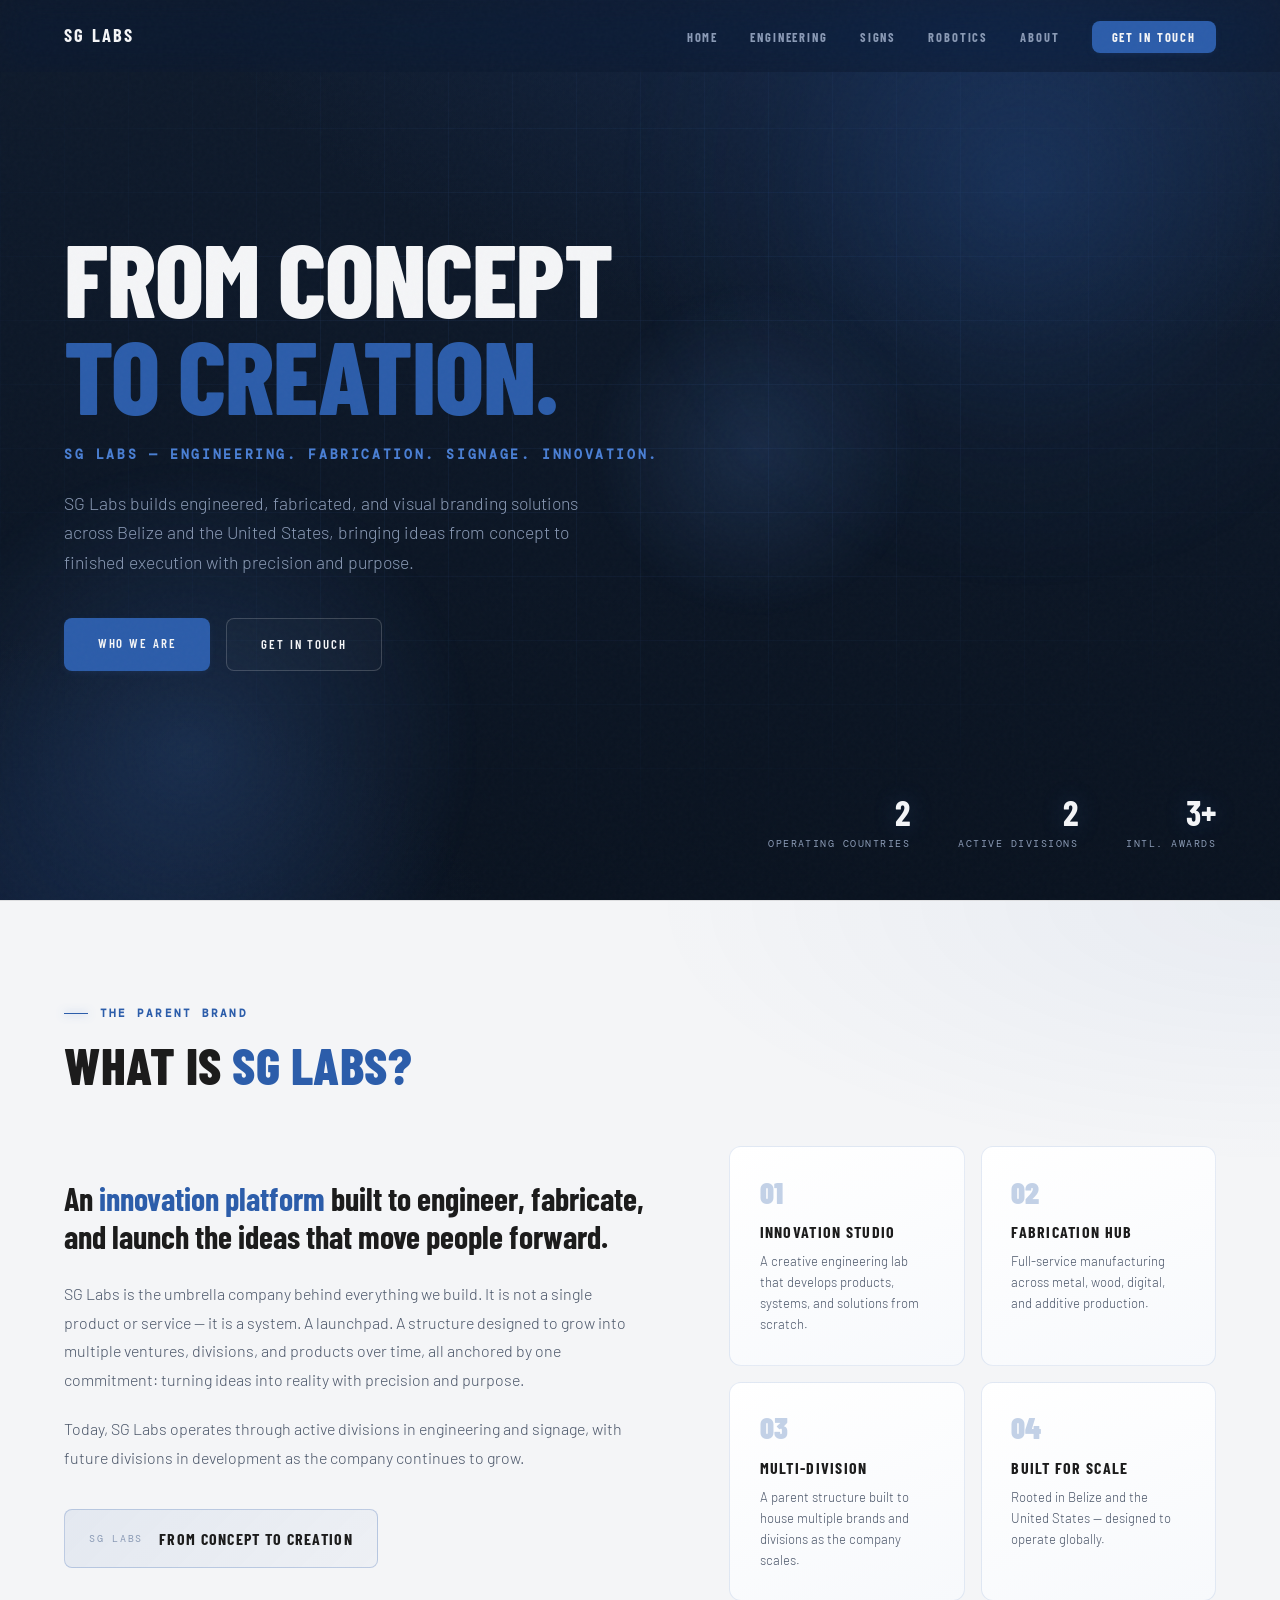
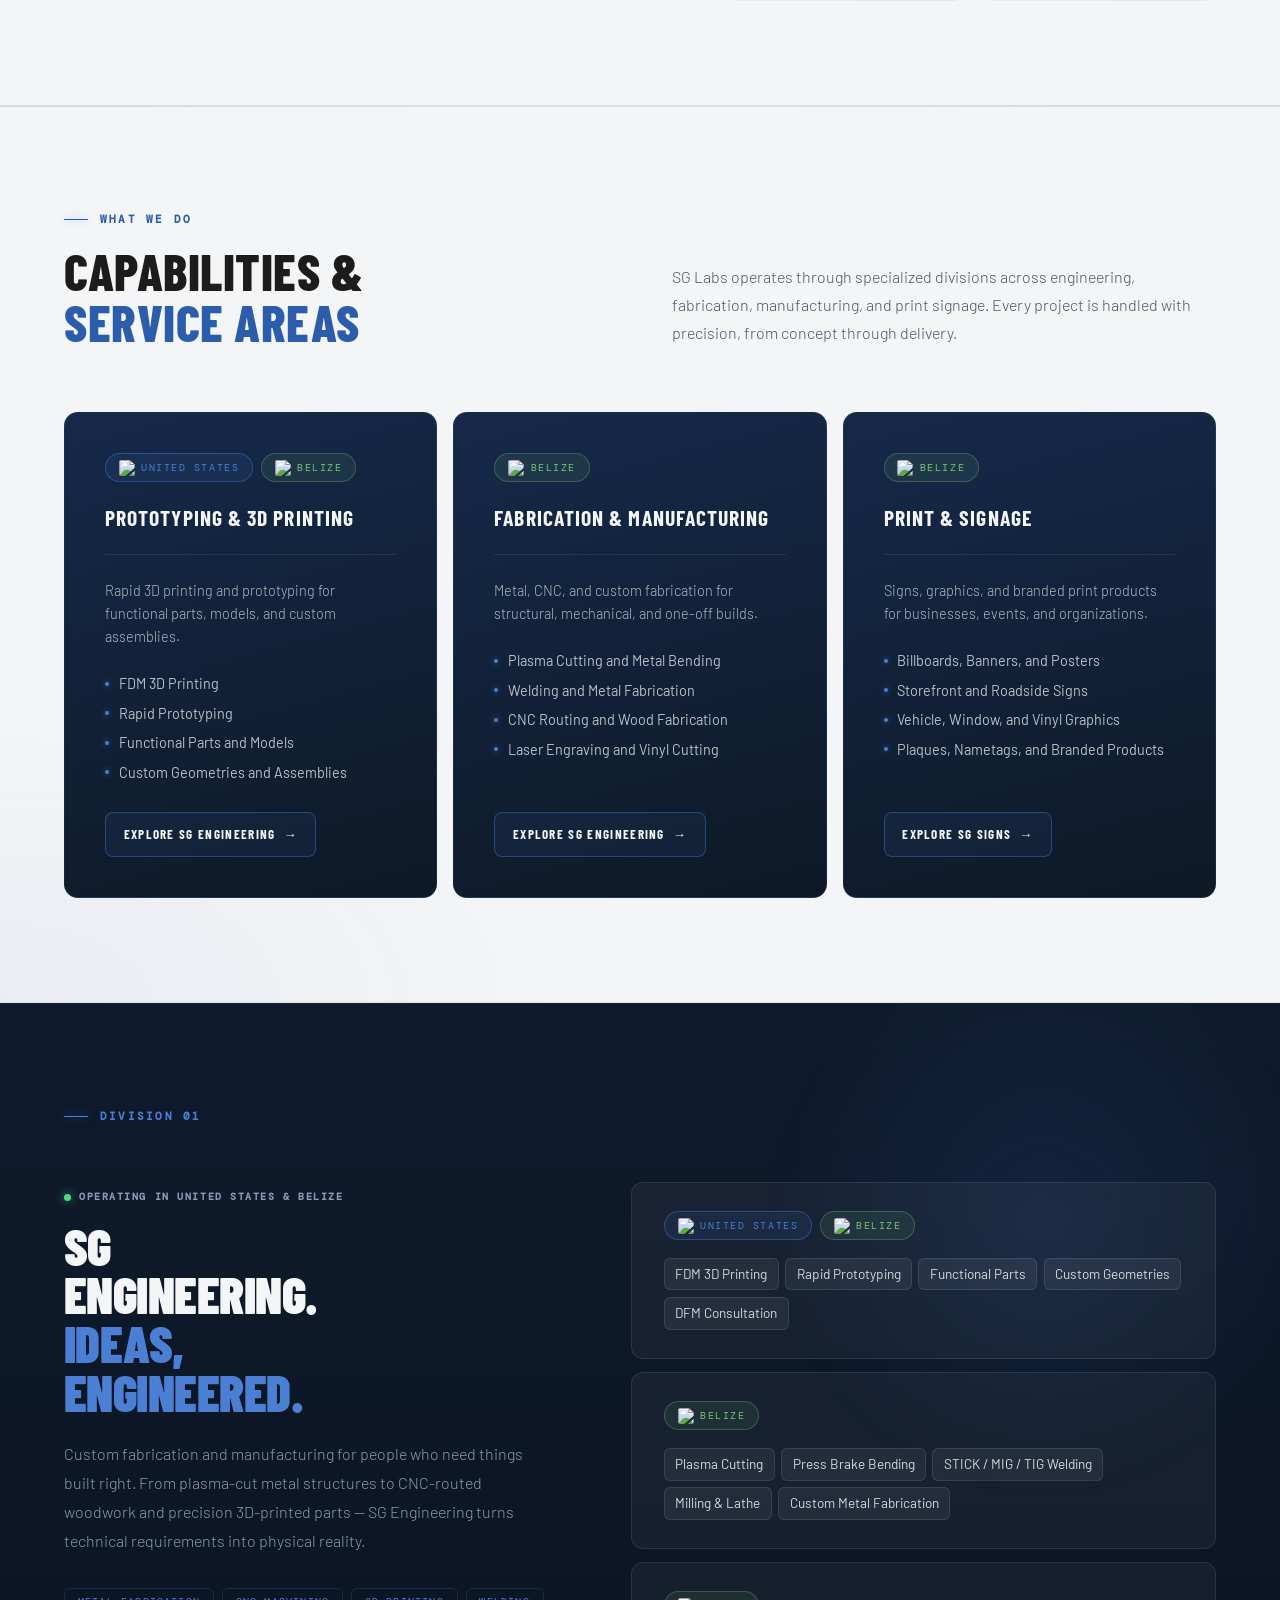
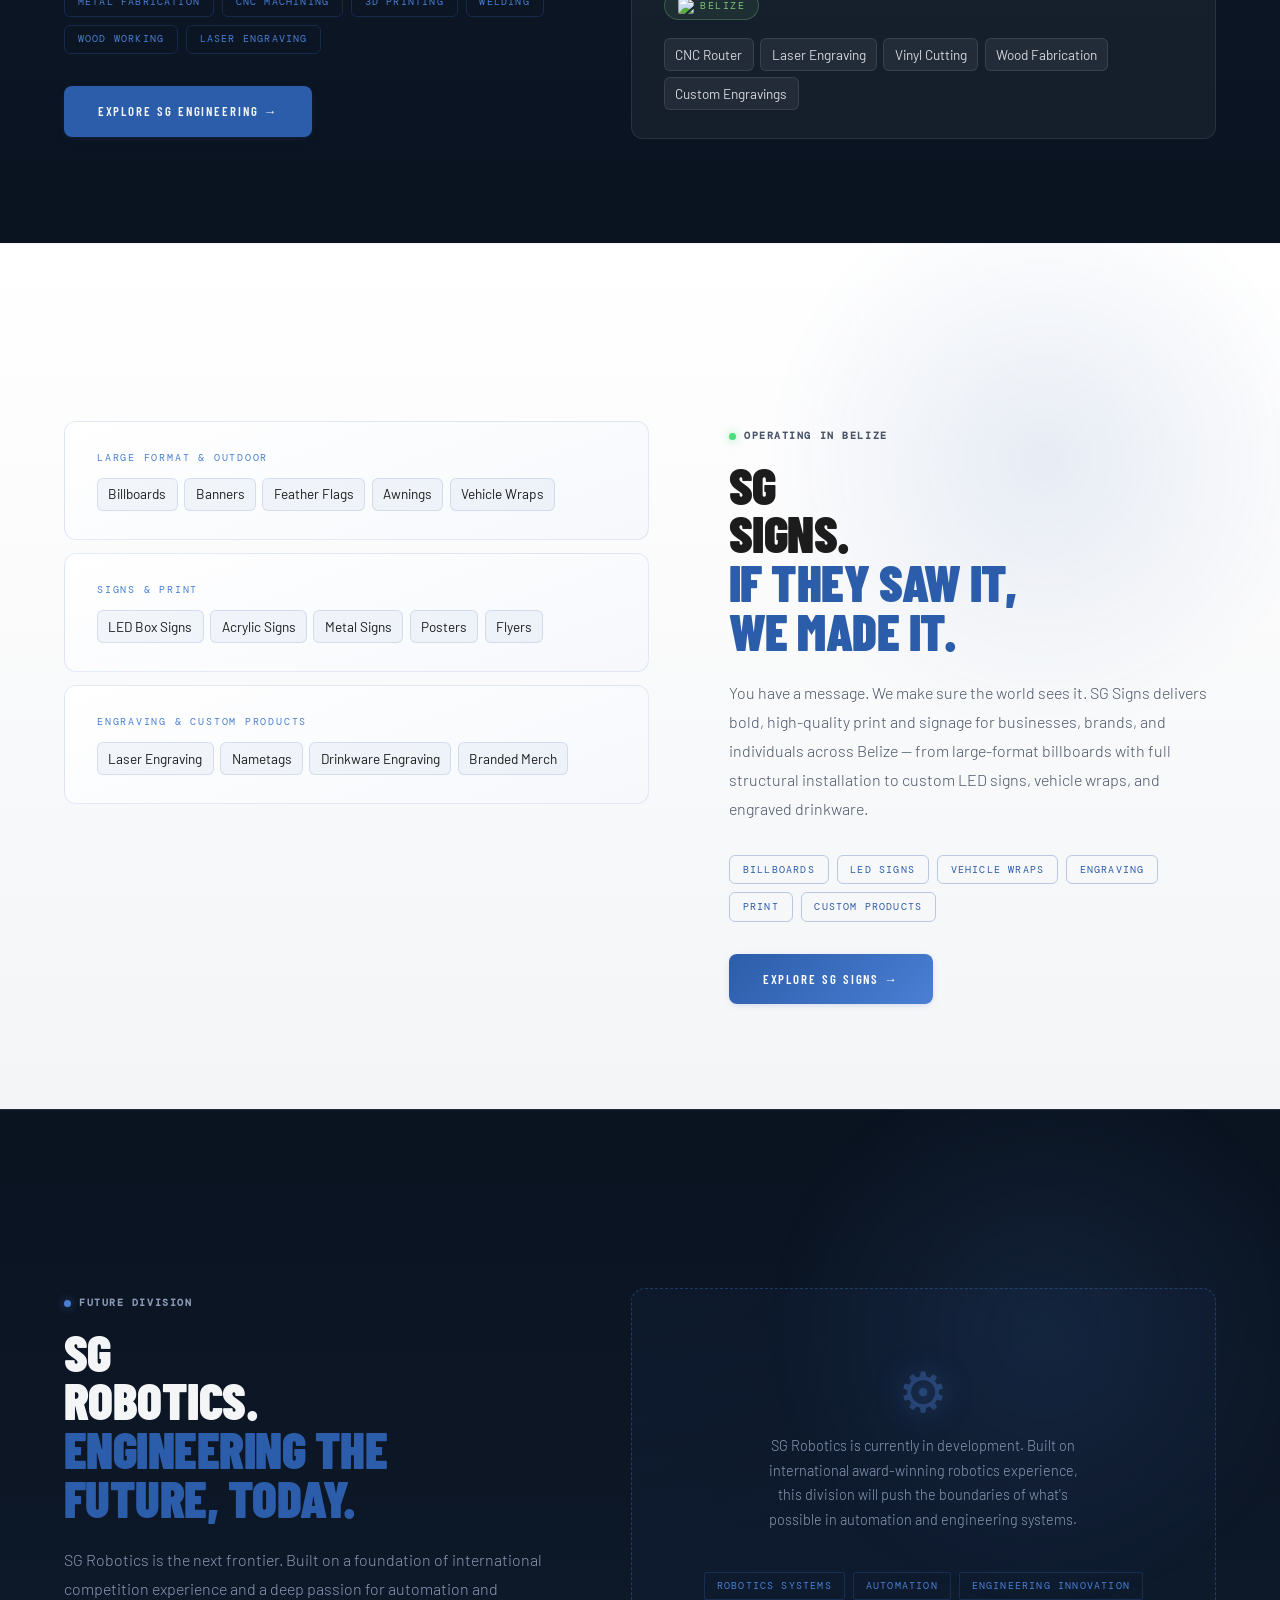
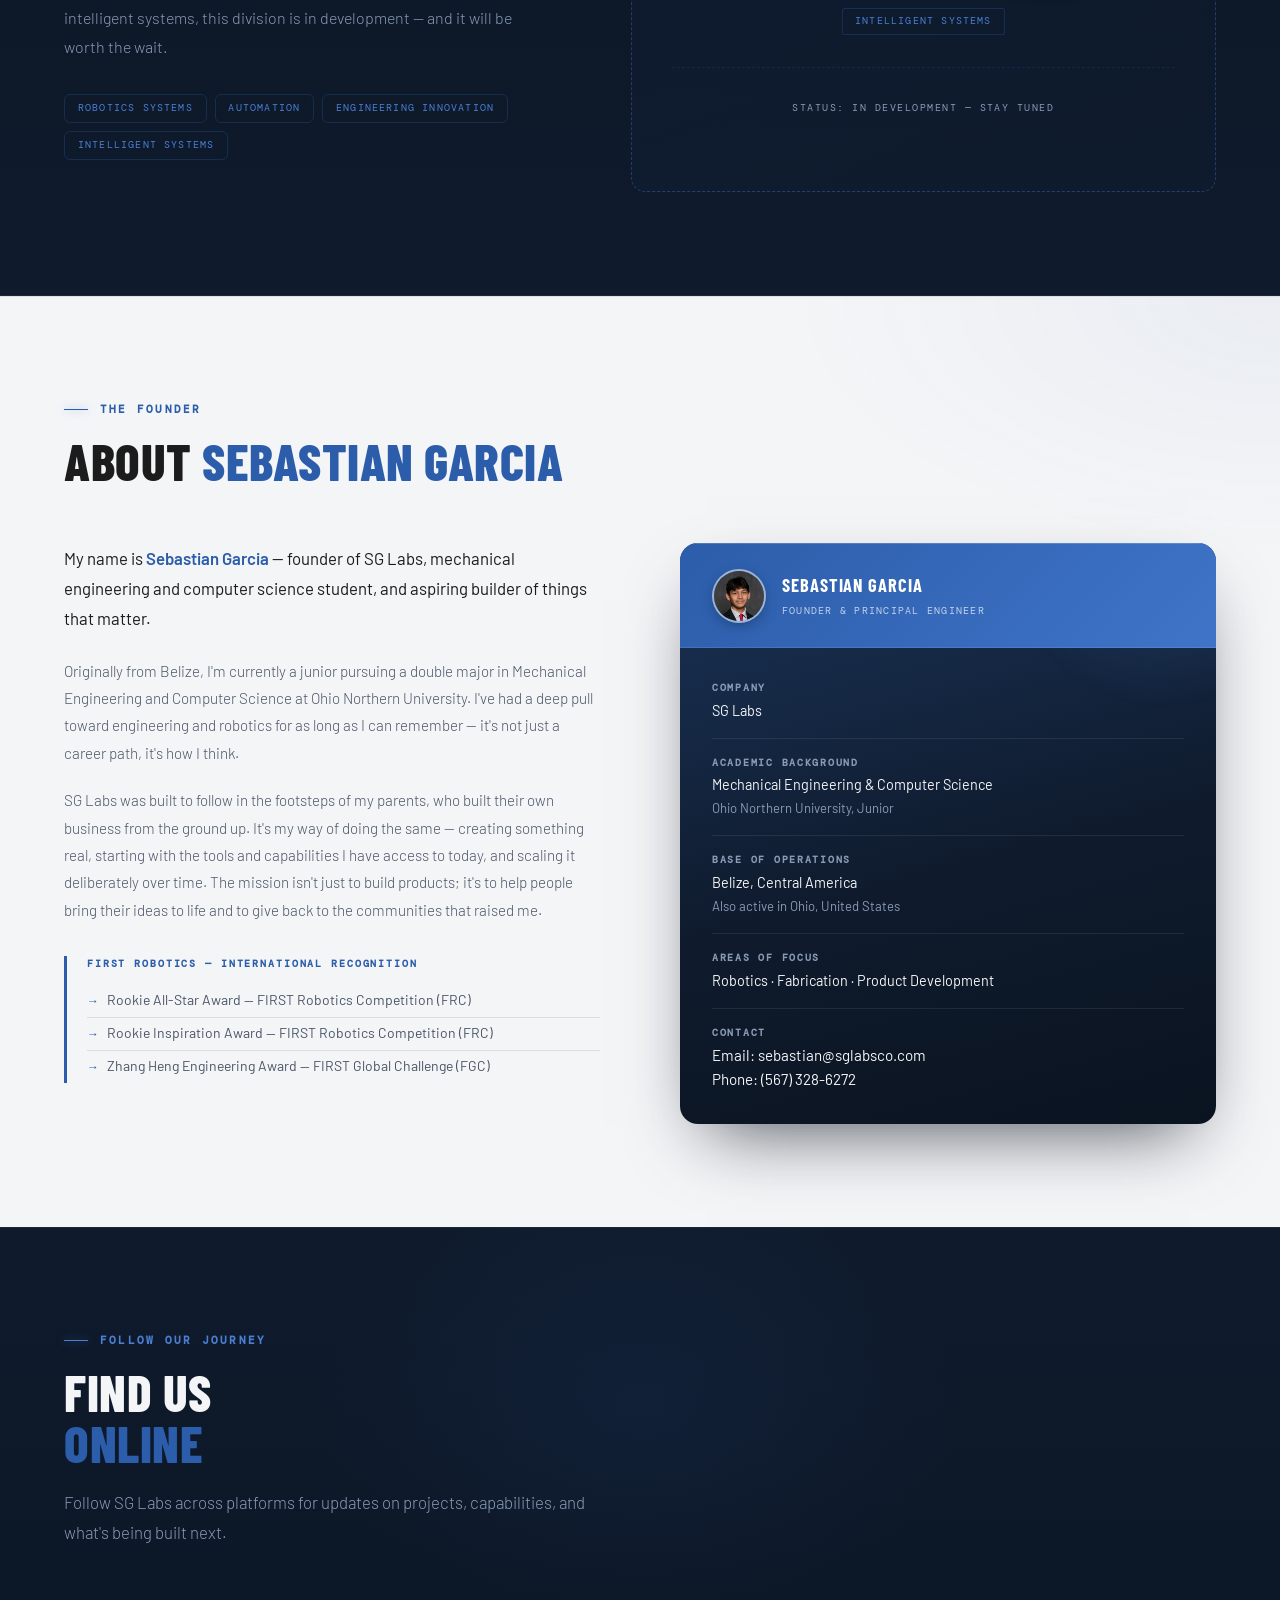
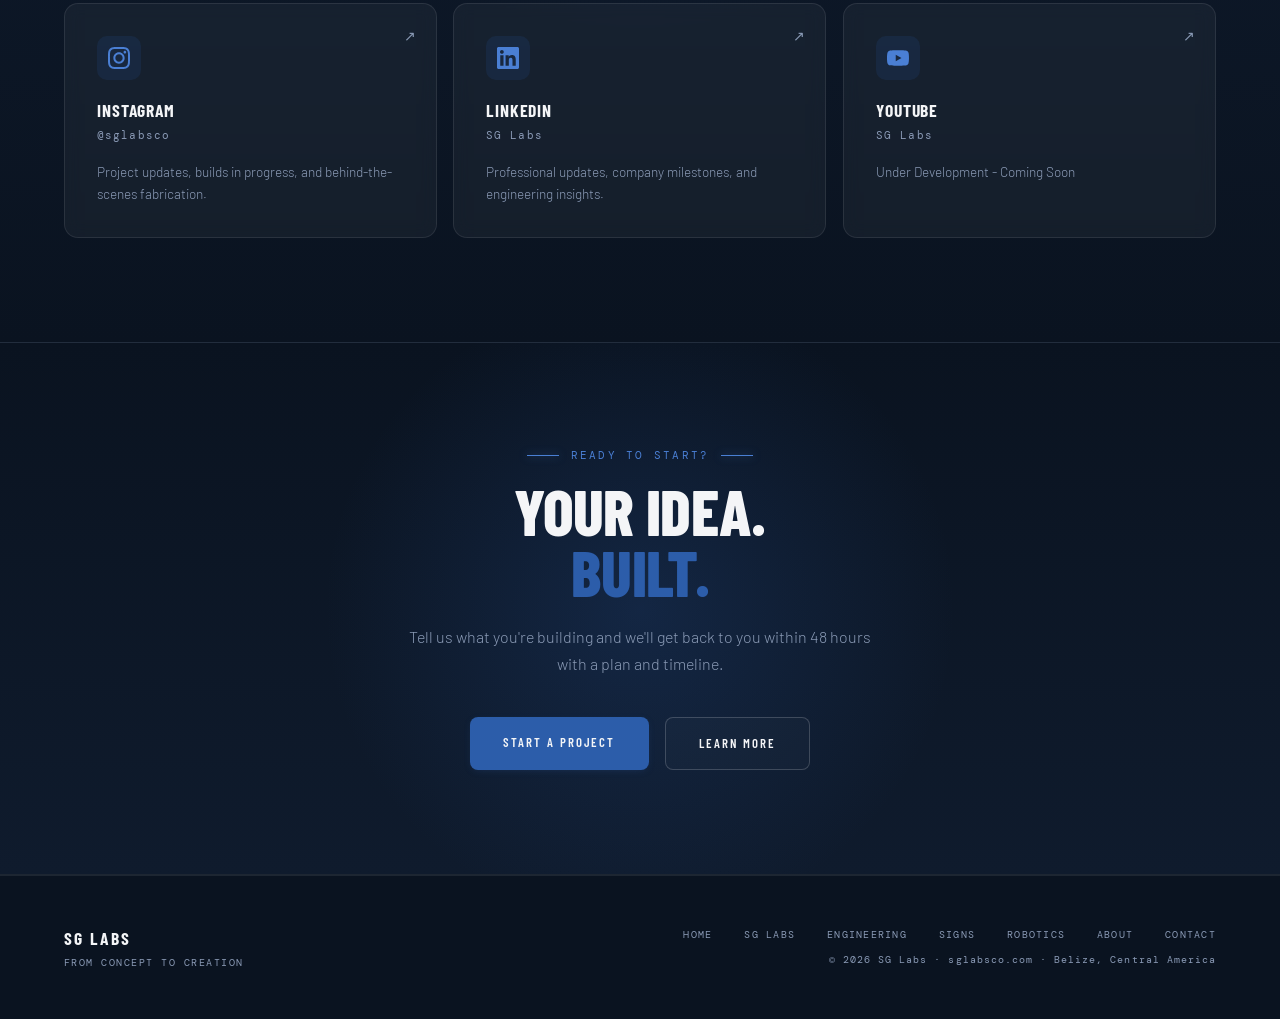
==== commit a8900948: "Updated SG Labs Website from the old version to a new modernized, glass effect version" ====
--- a/index.html
+++ b/index.html
@@ -6,11 +6,11 @@
     <title>
       SG Labs
     </title>
-    <link rel="icon" type="image/x-icon" href="SG_Labs.ico">
+    <link rel="icon" type="image/x-icon" href="favicon.ico">
     <link rel="preconnect" href="https://fonts.googleapis.com">
     <link rel="preconnect" href="https://fonts.gstatic.com" crossorigin>
     <link href="https://fonts.googleapis.com/css2?family=Barlow+Condensed:wght@300;400;500;600;700;800;900&family=Barlow:ital,wght@0,300;0,400;0,500;0,600;1,300;1,400&family=DM+Mono:wght@300;400;500&display=swap" rel="stylesheet">
-    <link rel=" stylesheet" href="index.css">
+    <link rel="stylesheet" href="index.css">
   </head>
   <body>  
     <!-- NAV -->
@@ -34,38 +34,37 @@
 
     <!-- HERO -->
     <section id="home">
-      <div class="hero-bg"><div class="hero-accent"></div></div>
+      <div class="hero-bg"><div class="hero-accent"></div><div class="hero-orb"></div></div>
       <div class="hero-content">
-        <div class="hero-eyebrow">Applied Engineering &amp; Robotics Systems</div>
         <h1 class="hero-headline">
           From Concept<br>
           <span>To Creation.</span>
         </h1>
-        <div class="hero-slogan">SG Labs — Ideas, Engineered.</div>
-        <p class="hero-sub">An engineering and innovation company operating across the United States and Belize — designing, fabricating, and manufacturing with precision and purpose.</p>
+        <div class="hero-slogan">SG Labs — Engineering. Fabrication. Signage. Innovation.</div>
+        <p class="hero-sub">SG Labs builds engineered, fabricated, and visual branding solutions across Belize and the United States, bringing ideas from concept to finished execution with precision and purpose.</p>
         <div class="hero-actions">
           <a href="#sglabs" class="btn-primary">Who We Are</a>
           <a href="#contact" class="btn-ghost">Get in Touch</a>
         </div>
       </div>
       <div class="hero-stats">
-        <div class="stat"><span class="stat-num">2</span><span class="stat-label">Operating Countries</span></div>
-        <div class="stat"><span class="stat-num">2</span><span class="stat-label">Active Divisions</span></div>
-        <div class="stat"><span class="stat-num">3+</span><span class="stat-label">Intl. Awards</span></div>
+        <div class="stat"><span class="stat-num" data-count="2">0</span><span class="stat-label">Operating Countries</span></div>
+        <div class="stat"><span class="stat-num" data-count="2">0</span><span class="stat-label">Active Divisions</span></div>
+        <div class="stat"><span class="stat-num" data-count="3" data-suffix="+">0</span><span class="stat-label">Intl. Awards</span></div>
       </div>
     </section>
 
     <!-- SG LABS -->
     <section id="sglabs">
-      <div>
+      <div class="reveal">
         <div class="section-eyebrow">The Parent Brand</div>
         <h2 class="section-title">What Is <span>SG Labs?</span></h2>
       </div>
       <div class="brand-grid">
-        <div>
+        <div class="reveal">
           <p class="brand-statement">An <em>innovation platform</em> built to engineer, fabricate, and launch the ideas that move people forward.</p>
           <p class="brand-body">SG Labs is the umbrella company behind everything we build. It is not a single product or service — it is a system. A launchpad. A structure designed to grow into multiple ventures, divisions, and products over time, all anchored by one commitment: turning ideas into reality with precision and purpose.</p>
-          <p class="brand-body">Today, SG Labs operates two active divisions — SG Engineering and SG Signs — serving clients in Belize and the United States. Tomorrow, the ecosystem grows.</p>
+          <p class="brand-body">Today, SG Labs operates through active divisions in engineering and signage, with future divisions in development as the company continues to grow.</p>
           <div class="brand-slogan-display">
             <span class="slogan-label">SG Labs</span>
             <span class="slogan-text">From Concept to Creation</span>
@@ -103,85 +102,56 @@
           <div class="section-eyebrow">What We Do</div>
           <h2 class="section-title">Capabilities &amp;<br><span>Service Areas</span></h2>
         </div>
-        <p class="services-intro">SG Labs operates across two core service divisions — Engineering &amp; Fabrication, and Print &amp; Signage — serving clients in Belize and the United States. Every project is handled with precision, from concept through delivery.</p>
+        <p class="services-intro">SG Labs operates through specialized divisions across engineering, fabrication, manufacturing, and print signage. Every project is handled with precision, from concept through delivery.</p>
       </div>
       <div class="services-grid reveal">
         <div class="service-division">
-          <div class="division-flag"><span class="flag-dot"></span>United States</div>
+          <div class="service-badges"><span class="service-badge us"><img class="badge-flag" src="https://images.emojiterra.com/twitter/v14.0/1024px/1f1fa-1f1f8.png" alt="United States flag">United States</span><span class="service-badge bz"><img class="badge-flag" src="https://images.emojiterra.com/twitter/v14.0/1024px/1f1e7-1f1ff.png" alt="Belize flag">Belize</span></div>
           <div class="division-title">Prototyping &amp; 3D Printing</div>
-          <div class="division-region">Ohio, United States</div>
-          <div class="capability-group">
-            <div class="capability-group-label">Additive Manufacturing</div>
-            <ul class="capability-list">
-              <li>FDM 3D Printing</li>
-              <li>Rapid Prototyping</li>
-              <li>Functional Parts &amp; Models</li>
-              <li>Custom Geometries &amp; Assemblies</li>
-              <li>Design for Manufacturing (DFM)</li>
-            </ul>
-          </div>
+          <p class="service-desc">Rapid 3D printing and prototyping for functional parts, models, and custom assemblies.</p>
+          <ul class="capability-list">
+            <li>FDM 3D Printing</li>
+            <li>Rapid Prototyping</li>
+            <li>Functional Parts and Models</li>
+            <li>Custom Geometries and Assemblies</li>
+          </ul>
+          <a href="engineering.html" class="service-link">Explore SG Engineering <span class="arrow">&rarr;</span></a>
         </div>
         <div class="service-division">
-          <div class="division-flag"><span class="flag-dot"></span>Belize</div>
+          <div class="service-badges"><span class="service-badge bz"><img class="badge-flag" src="https://images.emojiterra.com/twitter/v14.0/1024px/1f1e7-1f1ff.png" alt="Belize flag">Belize</span></div>
           <div class="division-title">Fabrication &amp; Manufacturing</div>
-          <div class="division-region">Belize, Central America</div>
-          <div class="capability-group">
-            <div class="capability-group-label">Metal &amp; Structural</div>
-            <ul class="capability-list">
-              <li>Plasma Cutting</li>
-              <li>Hydraulic Press Brake / Metal Bending</li>
-              <li>Welding (STICK / MIG / TIG)</li>
-              <li>Milling &amp; Lathe Work</li>
-              <li>Custom Metal Fabrication</li>
-            </ul>
-          </div>
-          <div class="capability-group" style="margin-top:1.25rem;">
-            <div class="capability-group-label">Digital &amp; CNC</div>
-            <ul class="capability-list">
-              <li>CNC Router</li>
-              <li>Laser Engraving</li>
-              <li>Vinyl Cutting (Graphtec)</li>
-              <li>Custom Wood Fabrication</li>
-              <li>Engravings of Any Kind</li>
-            </ul>
-          </div>
+          <p class="service-desc">Metal, CNC, and custom fabrication for structural, mechanical, and one-off builds.</p>
+          <ul class="capability-list">
+            <li>Plasma Cutting and Metal Bending</li>
+            <li>Welding and Metal Fabrication</li>
+            <li>CNC Routing and Wood Fabrication</li>
+            <li>Laser Engraving and Vinyl Cutting</li>
+          </ul>
+          <a href="engineering.html" class="service-link">Explore SG Engineering <span class="arrow">&rarr;</span></a>
         </div>
         <div class="service-division">
-          <div class="division-flag"><span class="flag-dot"></span>Belize</div>
+          <div class="service-badges"><span class="service-badge bz"><img class="badge-flag" src="https://images.emojiterra.com/twitter/v14.0/1024px/1f1e7-1f1ff.png" alt="Belize flag">Belize</span></div>
           <div class="division-title">Print &amp; Signage</div>
-          <div class="division-region">Belize, Central America</div>
-          <div class="capability-group">
-            <div class="capability-group-label">Metal &amp; Structural</div>
-            <ul class="capability-list">
-              <li>Plasma Cutting</li>
-              <li>Hydraulic Press Brake / Metal Bending</li>
-              <li>Welding (STICK / MIG / TIG)</li>
-              <li>Milling &amp; Lathe Work</li>
-              <li>Custom Metal Fabrication</li>
-            </ul>
-          </div>
-          <div class="capability-group" style="margin-top:1.25rem;">
-            <div class="capability-group-label">Digital &amp; CNC</div>
-            <ul class="capability-list">
-              <li>CNC Router</li>
-              <li>Laser Engraving</li>
-              <li>Vinyl Cutting (Graphtec)</li>
-              <li>Custom Wood Fabrication</li>
-              <li>Engravings of Any Kind</li>
-            </ul>
-          </div>
+          <p class="service-desc">Signs, graphics, and branded print products for businesses, events, and organizations.</p>
+          <ul class="capability-list">
+            <li>Billboards, Banners, and Posters</li>
+            <li>Storefront and Roadside Signs</li>
+            <li>Vehicle, Window, and Vinyl Graphics</li>
+            <li>Plaques, Nametags, and Branded Products</li>
+          </ul>
+          <a href="signs.html" class="service-link">Explore SG Signs <span class="arrow">&rarr;</span></a>
         </div>
       </div>
     </section>
 
     <!-- SG ENGINEERING -->
     <div class="division-brand-section" id="sg-engineering">
-      <div>
+      <div class="reveal">
         <div class="section-eyebrow">Division 01</div>
       </div>
       <div class="division-layout">
         <div class="division-info reveal">
-          <div class="division-status"><span class="status-dot active"></span>Active Division: United States &amp; Belize</div>
+          <div class="division-status"><span class="status-dot active"></span>Operating in United States &amp; Belize</div>
           <div class="division-big-slogan">SG<br>Engineering.<br><span>Ideas,<br>Engineered.</span></div>
           <p class="division-desc">Custom fabrication and manufacturing for people who need things built right. From plasma-cut metal structures to CNC-routed woodwork and precision 3D-printed parts — SG Engineering turns technical requirements into physical reality.</p>
           <div class="division-tag-row">
@@ -196,30 +166,21 @@
         </div>
         <div class="division-visual reveal" style="transition-delay:0.1s;">
           <div class="visual-card">
-            <div class="visual-card-label">
-              <img src="https://images.emojiterra.com/twitter/v14.0/1024px/1f1fa-1f1f8.png" class="country-flags">
-              <span class="country-badge us">United States</span>
-            </div>
+            <div class="service-badges"><span class="service-badge us"><img class="badge-flag" src="https://images.emojiterra.com/twitter/v14.0/1024px/1f1fa-1f1f8.png" alt="United States flag">United States</span><span class="service-badge bz"><img class="badge-flag" src="https://images.emojiterra.com/twitter/v14.0/1024px/1f1e7-1f1ff.png" alt="Belize flag">Belize</span></div>
             <div class="visual-card-items">
               <span>FDM 3D Printing</span><span>Rapid Prototyping</span>
               <span>Functional Parts</span><span>Custom Geometries</span><span>DFM Consultation</span>
             </div>
           </div>
           <div class="visual-card">
-            <div class="visual-card-label">
-              <img src="https://images.emojiterra.com/twitter/v14.0/1024px/1f1e7-1f1ff.png" class="country-flags">
-              <span class="country-badge bz">Belize</span>
-            </div>
+            <div class="service-badges"><span class="service-badge bz"><img class="badge-flag" src="https://images.emojiterra.com/twitter/v14.0/1024px/1f1e7-1f1ff.png" alt="Belize flag">Belize</span></div>
             <div class="visual-card-items">
               <span>Plasma Cutting</span><span>Press Brake Bending</span>
               <span>STICK / MIG / TIG Welding</span><span>Milling &amp; Lathe</span><span>Custom Metal Fabrication</span>
             </div>
           </div>
           <div class="visual-card">
-            <div class="visual-card-label">
-              <img src="https://images.emojiterra.com/twitter/v14.0/1024px/1f1e7-1f1ff.png" class="country-flags">
-              <span class="country-badge bz">Belize</span>
-            </div>
+            <div class="service-badges"><span class="service-badge bz"><img class="badge-flag" src="https://images.emojiterra.com/twitter/v14.0/1024px/1f1e7-1f1ff.png" alt="Belize flag">Belize</span></div>
             <div class="visual-card-items">
               <span>CNC Router</span><span>Laser Engraving</span>
               <span>Vinyl Cutting</span><span>Wood Fabrication</span><span>Custom Engravings</span>
@@ -231,12 +192,12 @@
 
     <!-- SG SIGNS -->
     <div class="division-brand-section" id="sg-signs">
-      <div>
+      <div class="reveal">
         <div class="section-eyebrow">Division 02</div>
       </div>
       <div class="division-layout reverse">
         <div class="division-info reveal">
-          <div class="division-status"><span class="status-dot active"></span>Active Division: Belize</div>
+          <div class="division-status"><span class="status-dot active"></span>Operating in Belize</div>
           <div class="division-big-slogan">SG<br>Signs.<br><span>If They Saw It,<br>We Made It.</span></div>
           <p class="division-desc">You have a message. We make sure the world sees it. SG Signs delivers bold, high-quality print and signage for businesses, brands, and individuals across Belize — from large-format billboards with full structural installation to custom LED signs, vehicle wraps, and engraved drinkware.</p>
           <div class="division-tag-row">
@@ -276,7 +237,7 @@
 
     <!-- SG ROBOTICS -->
     <div class="division-brand-section" id="sg-robotics">
-      <div>
+      <div class="reveal">
         <div class="section-eyebrow">Division 03 — Coming Soon</div>
       </div>
       <div class="division-layout">
@@ -311,14 +272,14 @@
 
     <!-- ABOUT -->
     <section id="about">
-      <div>
+      <div class="reveal">
         <div class="section-eyebrow">The Founder</div>
         <h2 class="section-title">About <span>Sebastian Garcia</span></h2>
       </div>
       <div class="about-grid">
-        <div class="about-left reveal">
+        <div class="reveal">
           <p class="founder-intro">My name is <strong>Sebastian Garcia</strong> — founder of SG Labs, mechanical engineering and computer science student, and aspiring builder of things that matter.</p>
-          <p class="founder-body">Originally from Belize, I'm currently a sophomore pursuing a double major in Mechanical Engineering and Computer Science at Ohio Northern University. I've had a deep pull toward engineering and robotics for as long as I can remember — it's not just a career path, it's how I think.</p>
+          <p class="founder-body">Originally from Belize, I'm currently a junior pursuing a double major in Mechanical Engineering and Computer Science at Ohio Northern University. I've had a deep pull toward engineering and robotics for as long as I can remember — it's not just a career path, it's how I think.</p>
           <p class="founder-body">SG Labs was built to follow in the footsteps of my parents, who built their own business from the ground up. It's my way of doing the same — creating something real, starting with the tools and capabilities I have access to today, and scaling it deliberately over time. The mission isn't just to build products; it's to help people bring their ideas to life and to give back to the communities that raised me.</p>
           <div class="awards-block reveal">
             <div class="awards-label">FIRST Robotics — International Recognition</div>
@@ -327,11 +288,11 @@
             <div class="award-item">Zhang Heng Engineering Award — FIRST Global Challenge (FGC)</div>
           </div>
         </div>
-        <div class="about-right reveal" style="transition-delay:0.1s;">
+        <div class="reveal" style="transition-delay:0.1s;">
           <div class="founder-card">
             <div class="founder-card-header">
               <div class="founder-avatar" style="padding:0;overflow:hidden;border:2px solid rgba(255,255,255,0.4);">
-                <img src="founder_headshot.png" class="founder-headshot">
+                <img src="founder_headshot.png" class="founder-headshot" alt="Sebastian Garcia">
               </div>
               <div>
                 <span class="founder-card-name">Sebastian Garcia</span>
@@ -343,7 +304,7 @@
               <div class="info-divider"></div>
               <div class="info-row">
                 <span class="info-label">Academic Background</span>
-                <span class="info-value">Mechanical Engineering &amp; Computer Science<br><span style="color:var(--muted);font-size:0.82rem;">Ohio Northern University, Sophomore</span></span>
+                <span class="info-value">Mechanical Engineering &amp; Computer Science<br><span style="color:var(--muted);font-size:0.82rem;">Ohio Northern University, Junior</span></span>
               </div>
               <div class="info-divider"></div>
               <div class="info-row">
@@ -372,7 +333,7 @@
 
     <!-- SOCIAL -->
     <section id="social">
-      <div>
+      <div class="reveal">
         <div class="section-eyebrow">Follow our Journey</div>
         <h2 class="section-title">Find Us<br><span>Online</span></h2>
         <p class="section-lead">Follow SG Labs across platforms for updates on projects, capabilities, and what's being built next.</p>
@@ -399,12 +360,12 @@
 
     <!-- CONTACT -->
     <section id="contact">
-      <div class="cta-eyebrow">Ready to Start?</div>
-      <h2 class="cta-headline">Your Idea.<br><span>Built.</span></h2>
-      <p class="cta-sub">Tell us what you're building and we'll get back to you within 48 hours with a plan and timeline.</p>
-      <div class="cta-actions">
+      <div class="cta-eyebrow reveal">Ready to Start?</div>
+      <h2 class="cta-headline reveal" style="transition-delay:0.06s;">Your Idea.<br><span>Built.</span></h2>
+      <p class="cta-sub reveal" style="transition-delay:0.12s;">Tell us what you're building and we'll get back to you within 48 hours with a plan and timeline.</p>
+      <div class="cta-actions reveal" style="transition-delay:0.18s;">
         <a href="contact.html" class="btn-primary">Start a Project</a>
-        <a href="#sglabs" class="btn-ghost">Learn More</a>
+        <a href="about.html" class="btn-ghost">Learn More</a>
       </div>
     </section>
 
@@ -412,7 +373,7 @@
     <footer>
       <div>
         <div class="footer-logo-text">SG Labs</div>
-        <div class="footer-tagline">From Concept to Creation · Applied Engineering &amp; Robotics Systems</div>
+        <div class="footer-tagline">From Concept to Creation</div>
       </div>
       <div class="footer-right">
         <div class="footer-links">
@@ -424,7 +385,7 @@
           <a href="#about">About</a>
           <a href="#contact">Contact</a>
         </div>
-        <div>© 2025 SG Labs · sglabsco.com  · Belize, Central America</div>
+        <div>© 2026 SG Labs · sglabsco.com · Belize, Central America</div>
       </div>
     </footer>
 
@@ -514,13 +475,59 @@
 
 
 
+      const navEl    = document.querySelector('nav');
       const sections = document.querySelectorAll('section[id], div[id]');
       const navLinks = document.querySelectorAll('.nav-links a');
-      window.addEventListener('scroll', () => {
+      function onScroll() {
         let current = '';
         sections.forEach(s => { if (window.scrollY >= s.offsetTop - 100) current = s.getAttribute('id') || ''; });
         navLinks.forEach(link => { link.style.color = link.getAttribute('href') === '#' + current ? 'var(--offwhite)' : ''; });
-      });
+        if (navEl) navEl.classList.toggle('scrolled', window.scrollY > 12);
+      }
+      window.addEventListener('scroll', onScroll, { passive: true });
+      onScroll();
+
+      // ── Scroll reveal ──
+      const revealEls = document.querySelectorAll('.reveal');
+      if ('IntersectionObserver' in window) {
+        const io = new IntersectionObserver((entries, obs) => {
+          entries.forEach(entry => {
+            if (entry.isIntersecting) {
+              entry.target.classList.add('is-visible');
+              obs.unobserve(entry.target);
+            }
+          });
+        }, { threshold: 0.12, rootMargin: '0px 0px -8% 0px' });
+        revealEls.forEach(el => io.observe(el));
+      } else {
+        revealEls.forEach(el => el.classList.add('is-visible'));
+      }
+
+      // ── Stat count-up ──
+      const counters = document.querySelectorAll('.stat-num[data-count]');
+      function animateCount(el) {
+        const target = parseInt(el.getAttribute('data-count'), 10) || 0;
+        const suffix = el.getAttribute('data-suffix') || '';
+        const duration = 1100;
+        const start = performance.now();
+        function tick(now) {
+          const p = Math.min((now - start) / duration, 1);
+          const eased = 1 - Math.pow(1 - p, 3);
+          el.textContent = Math.round(eased * target) + (p === 1 ? suffix : '');
+          if (p < 1) requestAnimationFrame(tick);
+        }
+        requestAnimationFrame(tick);
+      }
+      if ('IntersectionObserver' in window && counters.length) {
+        const co = new IntersectionObserver((entries, obs) => {
+          entries.forEach(entry => {
+            if (entry.isIntersecting) { animateCount(entry.target); obs.unobserve(entry.target); }
+          });
+        }, { threshold: 0.5 });
+        counters.forEach(el => co.observe(el));
+      } else {
+        counters.forEach(el => { el.textContent = el.getAttribute('data-count') + (el.getAttribute('data-suffix') || ''); });
+      }
     </script>
   </body>
 </html>
--- a/index.css
+++ b/index.css
@@ -1,1212 +1,1256 @@
-:root {
-  --blue: #2C5DAA;
-  --navy: #0F1B2D;
-  --offwhite: #F4F5F7;
-  --nearblack: #1C1C1C;
-  --blue-light: #4a7fd4;
-  --blue-dim: #1e3f76;
-  --green-light: #7bc47b;
-  --green-dim: rgba(123,196,123,0.3);
-  --muted: #8a9ab5;
-  --rule: rgba(255,255,255,0.08);
-  --rule-light: rgba(28,28,28,0.1);
-}
-
-*, *::before, *::after { box-sizing: border-box; margin: 0; padding: 0; }
-html { scroll-behavior: smooth; font-size: 16px; }
-
-body {
-  background: #0F1B2D;
-  color: var(--offwhite);
-  font-family: 'Barlow', sans-serif;
-  font-weight: 400;
-  line-height: 1.6;
-  overflow-x: hidden;
-}
-
-body::before {
-  content: '';
-  position: fixed; inset: 0;
-  background-image: url("data:image/svg+xml,%3Csvg viewBox='0 0 256 256' xmlns='http://www.w3.org/2000/svg'%3E%3Cfilter id='noise'%3E%3CfeTurbulence type='fractalNoise' baseFrequency='0.9' numOctaves='4' stitchTiles='stitch'/%3E%3C/filter%3E%3Crect width='100%25' height='100%25' filter='url(%23noise)' opacity='1'/%3E%3C/svg%3E");
-  opacity: 0.025;
-  pointer-events: none;
-  z-index: 1000;
-}
-
-.country-badge {
-  display: inline-flex;
-  align-items: center;
-  gap: 0.4rem;
-  font-family: 'DM Mono', monospace;
-  font-size: 0.62rem;
-  font-weight: 500;
-  letter-spacing: 0.12em;
-  text-transform: uppercase;
-  padding: 0.25rem 0.65rem;
-  border-radius: 999px;
-  border: 1px solid;
-  margin-right: 0.5rem;
-}
-
-.country-badge.us {
-  color: #7ba7d4;
-  border-color: rgba(123,167,212,0.3);
-  background: rgba(123,167,212,0.08);
-}
-
-.country-badge.bz {
-  color: var(--green-light);
-  border-color: var(--green-dim);
-  background: rgba(123,196,123,0.08);
-}
-
-.visual-card-label {
-  display: flex;
-  align-items: center;
-  gap: 0.5rem;
-  margin-bottom: 0.75rem;
-}
-
-.country-flags {
-  width: 20px;
-  height: auto;
-  display: inline-block;
-  flex-shrink: 0;
-}
-
-/* ── NAV ── */
-nav {
-  position: fixed; top: 0; left: 0; right: 0;
-  z-index: 900;
-  display: flex; align-items: center; justify-content: space-between;
-  padding: 0 4rem; height: 72px;
-  background: rgba(15,27,45,0.95);
-  backdrop-filter: blur(16px);
-  border-bottom: 1px solid var(--rule);
-}
-
-.nav-logo { display: flex; align-items: center; gap: 0; text-decoration: none; }
-
-.nav-logo-mark {
-  width: 36px; height: 36px;
-  background: var(--offwhite); border-radius: 4px;
-  display: flex; align-items: center; justify-content: center;
-  font-family: 'Barlow Condensed', sans-serif; font-weight: 900; font-size: 1rem;
-  color: var(--navy); letter-spacing: -0.03em; flex-shrink: 0;
-}
-
-.nav-logo-text {
-  font-family: 'Barlow Condensed', sans-serif; font-weight: 700;
-  font-size: 1.15rem; letter-spacing: 0.12em; color: var(--offwhite); text-transform: uppercase;
-}
-
-.nav-links { display: flex; align-items: center; gap: 2rem; list-style: none;}
-
-.nav-links a {
-  font-family: 'Barlow Condensed', sans-serif; font-weight: 700;
-  font-size: 0.78rem; letter-spacing: 0.15em; text-transform: uppercase;
-  color: var(--muted); text-decoration: none; transition: color 0.2s;
-}
-
-.nav-links a:hover { color: var(--offwhite); }
-
-.nav-cta {
-  color: var(--offwhite) !important; background: var(--blue);
-  padding: 0.5rem 1.2rem; border-radius: 3px; transition: background 0.2s !important;
-}
-
-.nav-cta:hover { background: var(--blue-light) !important; }
-
-/* ── BURGER BUTTON ── */
-.burger-btn {
-  display: none;
-  flex-direction: column;
-  justify-content: center;
-  align-items: center;
-  gap: 5px;
-  width: 40px; height: 40px;
-  background: none; border: none;
-  cursor: pointer; padding: 4px;
-  flex-shrink: 0;
-  /* No z-index needed — it sits inside the nav which is already z-index 900 */
-}
-
-.burger-btn span {
-  display: block;
-  width: 22px; height: 2px;
-  background: var(--offwhite);
-  border-radius: 2px;
-  transition: transform 0.3s ease, opacity 0.3s ease, width 0.3s ease;
-  transform-origin: center;
-}
-
-.burger-btn.open span:nth-child(1) { transform: translateY(7px) rotate(45deg); }
-.burger-btn.open span:nth-child(2) { opacity: 0; width: 0; }
-.burger-btn.open span:nth-child(3) { transform: translateY(-7px) rotate(-45deg); }
-
-/* ── MOBILE DRAWER ── */
-/*
-  Key decisions:
-  1. No backdrop-filter on the overlay — causes GPU compositing bugs on iOS Safari
-     that let content bleed through. Plain rgba background only.
-  2. z-index: 9999 — well above body::before (1000) and nav (900)
-  3. Scroll lock via position:fixed on body (JS), not overflow:hidden — 
-     overflow:hidden does nothing on iOS Safari
-  4. Panel uses height:100% not bottom:0, more reliable across browsers
-*/
-.mobile-drawer {
-  display: none;
-  position: fixed;
-  top: 0; left: 0; right: 0; bottom: 0;
-  z-index: 9999;
-  background: rgba(4, 10, 20, 0.88);
-  opacity: 0;
-  transition: opacity 0.3s ease;
-  pointer-events: none;
-}
-
-.mobile-drawer.open {
-  opacity: 1;
-  pointer-events: all;
-}
-
-.mobile-drawer-panel {
-  position: absolute;
-  top: 0; right: 0;
-  width: 72vw;
-  max-width: 288px;
-  height: 100%;
-  background: #0b1523;
-  border-left: 1px solid rgba(255,255,255,0.09);
-  box-shadow: -16px 0 48px rgba(0,0,0,0.7);
-  display: flex;
-  flex-direction: column;
-  transform: translateX(100%);
-  transition: transform 0.32s cubic-bezier(0.4, 0, 0.2, 1);
-  overflow-y: auto;
-  overflow-x: hidden;
-  -webkit-overflow-scrolling: touch;
-}
-
-.mobile-drawer.open .mobile-drawer-panel {
-  transform: translateX(0);
-}
-
-/* Close button row */
-.mobile-drawer-header {
-  display: flex;
-  align-items: center;
-  justify-content: flex-end;
-  padding: 0 1.25rem;
-  height: 60px;
-  flex-shrink: 0;
-  border-bottom: 1px solid rgba(255,255,255,0.07);
-}
-
-.mobile-drawer-close {
-  width: 34px; height: 34px;
-  background: rgba(255,255,255,0.06);
-  border: 1px solid rgba(255,255,255,0.1);
-  border-radius: 50%;
-  cursor: pointer;
-  display: flex; align-items: center; justify-content: center;
-  color: var(--offwhite);
-  font-size: 0.9rem;
-  line-height: 1;
-  transition: background 0.2s;
-  padding: 0;
-}
-
-.mobile-drawer-close:hover { background: rgba(255,255,255,0.13); }
-
-/* Nav links */
-.mobile-drawer-nav {
-  display: flex;
-  flex-direction: column;
-  padding: 0.75rem 0;
-  flex: 1;
-}
-
-.mobile-drawer-nav a {
-  font-family: 'Barlow Condensed', sans-serif;
-  font-weight: 700;
-  font-size: 1.05rem;
-  letter-spacing: 0.12em;
-  text-transform: uppercase;
-  color: var(--muted);
-  text-decoration: none;
-  padding: 0.85rem 1.75rem;
-  border-bottom: 1px solid rgba(255,255,255,0.05);
-  transition: color 0.2s, background 0.2s;
-  display: block;
-}
-
-.mobile-drawer-nav a:hover,
-.mobile-drawer-nav a:active { color: var(--offwhite); background: rgba(255,255,255,0.03); }
-
-.mobile-drawer-nav a.mob-cta {
-  display: block;
-  margin: 1.5rem 1.75rem 0;
-  padding: 0.9rem 1rem;
-  background: var(--blue);
-  color: var(--offwhite);
-  border-radius: 3px;
-  border: none;
-  text-align: center;
-  transition: background 0.2s;
-}
-
-.mobile-drawer-nav a.mob-cta:hover { background: var(--blue-light); }
-
-/* Footer label at bottom of drawer */
-.mobile-drawer-foot {
-  font-family: 'DM Mono', monospace;
-  font-size: 0.58rem;
-  letter-spacing: 0.15em;
-  text-transform: uppercase;
-  color: rgba(138,154,181,0.5);
-  padding: 1.25rem 1.75rem;
-  border-top: 1px solid rgba(255,255,255,0.06);
-  margin-top: auto;
-  flex-shrink: 0;
-}
-
-/* ── HERO ── */
-#home {
-  min-height: 100vh; display: flex; flex-direction: column; justify-content: center;
-  padding: 0 4rem; padding-top: 72px; position: relative; overflow: hidden;
-  background: #0F1B2D !important;
-}
-
-.hero-bg { position: absolute; inset: 0; z-index: 0; overflow: hidden; }
-
-.hero-bg::before {
-  content: ''; position: absolute; inset: 0;
-  background-image:
-    linear-gradient(rgba(44,93,170,0.08) 1px, transparent 1px),
-    linear-gradient(90deg, rgba(44,93,170,0.08) 1px, transparent 1px);
-  background-size: 80px 80px;
-}
-
-.hero-bg::after {
-  content: ''; position: absolute; top: -20%; right: -10%;
-  width: 800px; height: 800px;
-  background: radial-gradient(circle, rgba(44,93,170,0.12) 0%, transparent 65%);
-  border-radius: 50%;
-}
-
-.hero-accent {
-  position: absolute; bottom: -100px; left: -100px;
-  width: 600px; height: 600px;
-  background: radial-gradient(circle, rgba(44,93,170,0.08) 0%, transparent 65%);
-  border-radius: 50%;
-}
-
-.hero-content { position: relative; z-index: 1; max-width: 900px; }
-
-.hero-eyebrow {
-  display: inline-flex; align-items: center; gap: 0.75rem;
-  font-family: 'DM Mono', monospace; font-size: 0.72rem;
-  letter-spacing: 0.2em; color: var(--blue-light); text-transform: uppercase;
-  margin-bottom: 1.75rem; opacity: 1;
-  font-weight: 700;
-}
-
-.hero-eyebrow::before {
-  content: ''; display: block; width: 32px; height: 1px; background: var(--blue-light);
-}
-
-.hero-headline {
-  font-family: 'Barlow Condensed', sans-serif; font-weight: 800;
-  font-size: clamp(3.5rem, 8vw, 7rem); line-height: 0.95;
-  text-transform: uppercase; letter-spacing: -0.01em; color: var(--offwhite);
-  margin-bottom: 1.25rem; opacity: 1;
-}
-
-.hero-headline span { color: var(--blue); display: block; }
-
-.hero-slogan {
-  font-family: 'DM Mono', monospace; font-size: 0.82rem;
-  letter-spacing: 0.2em; color: var(--blue-light); text-transform: uppercase;
-  margin-bottom: 1.5rem; opacity: 1;
-  font-weight: 700;
-}
-
-.hero-sub {
-  font-size: 1.1rem; font-weight: 300; color: var(--muted);
-  max-width: 520px; line-height: 1.7; margin-bottom: 2.5rem;
-  opacity: 1;
-}
-
-.hero-actions {
-  display: flex; gap: 1rem; flex-wrap: wrap;
-  opacity: 1;
-}
-
-.btn-primary {
-  font-family: 'Barlow Condensed', sans-serif; font-weight: 600;
-  font-size: 0.8rem; letter-spacing: 0.15em; text-transform: uppercase;
-  color: var(--offwhite); background: var(--blue); border: none;
-  padding: 0.9rem 2rem; border-radius: 3px; cursor: pointer;
-  text-decoration: none; transition: background 0.2s, transform 0.15s; display: inline-block;
-}
-
-.btn-primary:hover { background: var(--blue-light); transform: translateY(-1px); }
-
-.btn-ghost {
-  font-family: 'Barlow Condensed', sans-serif; font-weight: 600;
-  font-size: 0.8rem; letter-spacing: 0.15em; text-transform: uppercase;
-  color: var(--offwhite); background: transparent;
-  border: 1px solid rgba(255,255,255,0.2); padding: 0.9rem 2rem; border-radius: 3px;
-  cursor: pointer; text-decoration: none; transition: border-color 0.2s, transform 0.15s; display: inline-block;
-}
-
-.btn-ghost:hover { border-color: var(--offwhite); transform: translateY(-1px); }
-
-.hero-stats {
-  position: absolute; bottom: 3rem; right: 4rem;
-  display: flex; gap: 3rem; z-index: 1;
-  opacity: 1;
-}
-
-.stat { text-align: right; }
-
-.stat-num {
-  font-family: 'Barlow Condensed', sans-serif; font-weight: 700;
-  font-size: 2rem; color: var(--offwhite); line-height: 1; display: block;
-}
-
-.stat-label {
-  font-family: 'DM Mono', monospace; font-size: 0.62rem;
-  letter-spacing: 0.15em; color: var(--muted); text-transform: uppercase;
-  display: block; margin-top: 0.25rem;
-}
-
-/* ── SECTION BASE ── */
-section { padding: 6rem 4rem; }
-
-.section-eyebrow {
-  font-family: 'DM Mono', monospace; font-size: 0.7rem;
-  letter-spacing: 0.2em; color: var(--blue-light); text-transform: uppercase;
-  display: flex; align-items: center; gap: 0.75rem; margin-bottom: 1rem;
-  font-weight: 600;
-}
-
-.section-eyebrow::before {
-  content: ''; display: block; width: 24px; height: 1px; background: var(--blue-light);
-}
-
-#sglabs .section-eyebrow { color: var(--blue); }
-#sglabs .section-eyebrow::before { background: var(--blue); }
-#sglabs .section-title { color: var(--nearblack); }
-#sglabs .section-title span { color: var(--blue); }
-#sglabs .section-lead { color: #4a5568; }
-
-.section-title {
-  font-family: 'Barlow Condensed', sans-serif; font-weight: 800;
-  font-size: clamp(2.2rem, 4vw, 3.5rem); text-transform: uppercase;
-  letter-spacing: 0.01em; line-height: 1; color: var(--offwhite); margin-bottom: 1.25rem;
-}
-
-.section-title span { color: var(--blue); }
-
-.section-lead {
-  font-size: 1.05rem; font-weight: 300; color: var(--muted);
-  max-width: 560px; line-height: 1.75;
-}
-
-/* ── SG LABS BRAND ── */
-#sglabs {
-  border-top: 1px solid var(--rule-light); border-bottom: 1px solid var(--rule-light);
-  background: var(--offwhite);
-  color: var(--nearblack);
-}
-
-.brand-grid {
-  display: grid; grid-template-columns: 1.2fr 1fr;
-  gap: 5rem; margin-top: 3.5rem; align-items: center;
-}
-
-.brand-statement {
-  font-family: 'Barlow Condensed', sans-serif; font-weight: 700;
-  font-size: clamp(1.6rem, 2.5vw, 2.2rem); line-height: 1.2;
-  color: var(--nearblack); margin-bottom: 1.5rem;
-}
-
-.brand-statement em { font-style: normal; color: var(--blue); }
-
-.brand-body {
-  font-size: 1rem; font-weight: 300; color: #4a5568;
-  line-height: 1.8; margin-bottom: 1.25rem;
-}
-
-.brand-slogan-display {
-  display: inline-flex; align-items: center; gap: 1rem;
-  margin-top: 1rem; padding: 1rem 1.5rem;
-  border: 1px solid rgba(44,93,170,0.25); border-radius: 4px;
-  background: rgba(44,93,170,0.06);
-}
-
-.brand-slogan-display .slogan-label {
-  font-family: 'DM Mono', monospace; font-size: 0.6rem;
-  letter-spacing: 0.18em; text-transform: uppercase; color: var(--muted);
-}
-
-.brand-slogan-display .slogan-text {
-  font-family: 'Barlow Condensed', sans-serif; font-weight: 700;
-  font-size: 1rem; letter-spacing: 0.08em; text-transform: uppercase; color: var(--nearblack);
-}
-
-.brand-pillars {
-  display: grid; grid-template-columns: 1fr 1fr;
-  gap: 1px; background: var(--rule-light);
-  border: 1px solid var(--rule-light); border-radius: 6px; overflow: hidden;
-}
-
-.pillar {
-  background: white; padding: 1.75rem;
-  transition: background 0.3s, border-color 0.3s, box-shadow 0.3s;
-  border: 1px solid rgba(44,93,170,0.12);
-  -webkit-tap-highlight-color: transparent;
-  cursor: pointer;
-}
-.pillar:hover, .pillar:active {
-  background: rgba(44,92,170,0.039);
-  border-color: rgba(44,92,170,0.46);
-  box-shadow: 0 0 0 2px rgba(44,93,170,0.2);
-}
-.pillar:hover .pillar-icon { color: var(--blue-light); transition: all 0.5s; }
-
-.pillar-icon {
-  font-family: 'Barlow Condensed', sans-serif; font-weight: 900;
-  font-size: 1.8rem; color: rgba(44,93,170,0.25); line-height: 1; margin-bottom: 0.75rem;
-  transition: all 0.5s;
-}
-
-.pillar-title {
-  font-family: 'Barlow Condensed', sans-serif; font-weight: 700;
-  font-size: 1rem; letter-spacing: 0.08em; text-transform: uppercase;
-  color: var(--nearblack); margin-bottom: 0.4rem;
-}
-
-.pillar-desc { font-size: 0.82rem; font-weight: 300; color: #4a5568; line-height: 1.6; }
-
-/* ── SERVICES ── */
-#services {
-  background: var(--offwhite);
-  border-top: 1px solid var(--rule-light); border-bottom: 1px solid var(--rule-light);
-}
-
-#services .section-eyebrow { color: var(--blue); }
-#services .section-eyebrow::before { background: var(--blue); }
-#services .section-title { color: var(--nearblack); }
-#services .section-title span { color: var(--blue); }
-#services .services-intro { color: #4a5568; }
-
-.services-header {
-  display: grid; grid-template-columns: 1fr 1fr;
-  gap: 4rem; margin-bottom: 4rem; align-items: end;
-}
-
-.services-intro { font-size: 1rem; font-weight: 300; color: var(--muted); line-height: 1.75; }
-
-.services-grid {
-  display: grid; grid-template-columns: repeat(3, 1fr);
-  gap: 2px; background: rgba(15,27,45,0.15);
-  border: 1px solid rgba(15,27,45,0.15); border-radius: 6px; overflow: hidden;
-  box-shadow: 0 4px 24px rgba(15,27,45,0.12);
-}
-
-.service-division {
-  background: var(--navy); padding: 2.5rem;
-  transition: background 0.3s, box-shadow 0.3s;
-  -webkit-tap-highlight-color: transparent;
-}
-.service-division:hover, .service-division:active {
-  background: #0d1926;
-  box-shadow: inset 0 0 0 1px rgba(44,93,170,0.5);
-}
-
-.division-flag {
-  display: inline-flex; align-items: center; gap: 0.5rem;
-  font-family: 'DM Mono', monospace; font-size: 0.65rem;
-  letter-spacing: 0.18em; text-transform: uppercase; color: var(--blue-light); margin-bottom: 0.5rem;
-}
-
-.flag-dot {
-  width: 6px; height: 6px; border-radius: 50%; background: var(--blue-light); flex-shrink: 0;
-}
-
-.division-title {
-  font-family: 'Barlow Condensed', sans-serif; font-weight: 700;
-  font-size: 1.35rem; letter-spacing: 0.05em; text-transform: uppercase;
-  color: var(--offwhite); margin-bottom: 0.5rem;
-}
-
-.division-region {
-  font-family: 'DM Mono', monospace; font-size: 0.65rem;
-  letter-spacing: 0.12em; color: var(--muted); text-transform: uppercase;
-  margin-bottom: 1.75rem; padding-bottom: 1.25rem; border-bottom: 1px solid var(--rule);
-}
-
-.capability-group { margin-bottom: 1.5rem; }
-.capability-group:last-child { margin-bottom: 0; }
-
-.capability-group-label {
-  font-family: 'DM Mono', monospace; font-size: 0.6rem;
-  letter-spacing: 0.18em; text-transform: uppercase; color: var(--blue); margin-bottom: 0.75rem;
-}
-
-.capability-list { list-style: none; display: flex; flex-direction: column; gap: 0.4rem; }
-
-.capability-list li {
-  font-size: 0.9rem; font-weight: 400; color: rgba(244,245,247,0.75);
-  display: flex; align-items: center; gap: 0.6rem;
-}
-
-.capability-list li::before {
-  content: ''; width: 4px; height: 4px; border-radius: 50%;
-  background: var(--blue); flex-shrink: 0;
-}
-
-/* ── DIVISION BRAND SECTIONS ── */
-.division-brand-section {
-  padding: 6rem 4rem;
-  border-top: 1px solid var(--rule);
-  position: relative; overflow: hidden;
-}
-
-.division-brand-section::before {
-  content: ''; position: absolute; top: 0; right: 0;
-  width: 500px; height: 500px; border-radius: 50%; pointer-events: none;
-}
-
-#sg-engineering { background: var(--navy) !important; }
-#sg-engineering::before { background: radial-gradient(circle, rgba(44,93,170,0.1) 0%, transparent 65%); }
-#sg-engineering .division-big-slogan { color: var(--offwhite); }
-#sg-engineering .division-big-slogan span { color: var(--blue); }
-#sg-engineering .division-desc { color: var(--muted); }
-#sg-engineering .division-status { color: var(--muted); }
-#sg-engineering .section-eyebrow { color: var(--blue-light); }
-#sg-engineering .dtag { color: var(--blue-light); border-color: rgba(44,93,170,0.3); transition: all 0.75s; }
-#sg-engineering .dtag:hover { background: rgb(44,92,170); border-color: rgba(44,93,170,0.45); color: var(--offwhite); box-shadow: 0 0 0px 3px rgba(44,93,170,0.15); transition: all 0.75s; }
-
-#sg-signs { background: var(--offwhite); }
-#sg-signs::before { background: radial-gradient(circle, rgba(44,93,170,0.07) 0%, transparent 65%); }
-#sg-signs .division-big-slogan { color: var(--nearblack); }
-#sg-signs .division-big-slogan span { color: var(--blue); }
-#sg-signs .division-desc { color: #4a5568; }
-#sg-signs .section-eyebrow { color: var(--blue); }
-#sg-signs .section-eyebrow::before { background: var(--blue); }
-#sg-signs .division-status { color: #4a5568; }
-#sg-signs .visual-card { background: white; border: 1px solid rgba(44,93,170,0.12); }
-#sg-signs .visual-card:hover, #sg-signs .visual-card:active { background: rgba(44,93,170,0.1); border-color: rgba(44,93,170,0.45); box-shadow: 0 0 0 2px rgba(44,93,170,0.15); }
-#sg-signs .visual-card-items span { background: rgba(44,93,170,0.05); border: 1px solid rgba(44,93,170,0.15); color: var(--nearblack); }
-#sg-signs .dtag { color: var(--blue); border-color: rgba(44,93,170,0.3); transition: all 0.3s; }
-#sg-signs .dtag:hover { background: rgb(44,92,170); border-color: rgba(44,93,170,0.45); color: var(--offwhite); box-shadow: 0 0 0px 3px rgba(44,93,170,0.15); transition: all 0.75s; }
-#sg-signs .btn-primary { background: var(--blue); color: white; }
-
-#sg-robotics { background: var(--navy) !important; border-bottom: 1px solid var(--rule); }
-#sg-robotics .dtag { color: var(--blue-light); border-color: rgba(44,93,170,0.3); transition: all 0.75s; }
-#sg-robotics .dtag:hover { background: rgb(44,92,170); border-color: rgba(44,93,170,0.45); color: var(--offwhite); box-shadow: 0 0 0px 3px rgba(44,93,170,0.15); transition: all 0.75s; }
-
-#sg-engineering .visual-card { background: rgba(255,255,255,0.04); border: 1px solid rgba(255,255,255,0.08); }
-#sg-engineering .visual-card:hover { background: rgba(255,255,255,0.04); border-color: rgba(44,93,170,0.6); box-shadow: 0 0 0 1px rgba(44,93,170,0.3); }
-#sg-engineering .visual-card-items span { background: rgba(255,255,255,0.06); border: 1px solid rgba(255,255,255,0.1); color: rgba(244,245,247,0.85); }
-#sg-engineering .visual-card-label { color: var(--blue-light); }
-
-.division-layout {
-  display: grid; grid-template-columns: 1fr 1.2fr;
-  gap: 5rem; margin-top: 3.5rem; align-items: start; position: relative; z-index: 1;
-}
-
-.division-layout.reverse { grid-template-columns: 1.2fr 1fr; }
-.division-layout.reverse .division-info { order: 2; }
-.division-layout.reverse .division-visual { order: 1; }
-
-.division-big-slogan {
-  font-family: 'Barlow Condensed', sans-serif; font-weight: 900;
-  font-size: clamp(2.5rem, 4vw, 4rem); text-transform: uppercase;
-  line-height: 0.95; letter-spacing: -0.01em; color: var(--offwhite); margin-bottom: 1.5rem;
-}
-
-.division-big-slogan span { color: var(--blue); }
-
-.division-desc {
-  font-size: 1rem; font-weight: 300; color: var(--muted);
-  line-height: 1.8; margin-bottom: 2rem; max-width: 480px;
-}
-
-.division-tag-row { display: flex; flex-wrap: wrap; gap: 0.5rem; margin-bottom: 2rem; }
-
-.dtag {
-  font-family: 'DM Mono', monospace; font-size: 0.62rem;
-  letter-spacing: 0.12em; text-transform: uppercase; color: var(--blue-light);
-  border: 1px solid rgba(44,93,170,0.3); padding: 0.3rem 0.75rem; border-radius: 2px;
-}
-
-.division-status {
-  display: inline-flex; align-items: center; gap: 0.5rem;
-  font-family: 'DM Mono', monospace; font-size: 0.65rem;
-  letter-spacing: 0.15em; text-transform: uppercase; color: var(--muted); margin-bottom: 1rem;
-  font-weight: 600;
-}
-
-.status-dot { width: 7px; height: 7px; border-radius: 50%; flex-shrink: 0; }
-.status-dot.active { background: #4ade80; box-shadow: 0 0 6px rgba(74,222,128,0.5); }
-.status-dot.future { background: var(--blue-light); box-shadow: 0 0 6px rgba(74,127,212,0.4); }
-
-.division-visual { display: flex; flex-direction: column; gap: 0.75rem; }
-
-.visual-card {
-  background: rgba(255,255,255,0.04); border: 1px solid rgba(255,255,255,0.08);
-  border-radius: 6px; padding: 1.75rem 2rem; transition: border-color 0.3s, box-shadow 0.3s;
-  -webkit-tap-highlight-color: transparent;
-}
-
-.visual-card:hover, .visual-card:active {
-  border-color: rgba(44,93,170,0.6);
-  box-shadow: 0 0 0 1px rgba(44,93,170,0.3);
-  background: rgba(255,255,255,0.04);
-}
-
-.visual-card-label {
-  font-family: 'DM Mono', monospace; font-size: 0.62rem;
-  letter-spacing: 0.18em; text-transform: uppercase; color: var(--blue); margin-bottom: 0.75rem;
-}
-
-.visual-card-items { display: flex; flex-wrap: wrap; gap: 0.4rem; }
-
-.visual-card-items span {
-  font-size: 0.85rem; font-weight: 400; color: rgba(244,245,247,0.85);
-  background: rgba(255,255,255,0.06); border: 1px solid rgba(255,255,255,0.1);
-  padding: 0.25rem 0.6rem; border-radius: 2px; white-space: nowrap;
-}
-
-.future-teaser {
-  border: 1px dashed rgba(44,93,170,0.3); border-radius: 6px;
-  padding: 3rem 2.5rem; text-align: center; background: rgba(44,93,170,0.04);
-}
-
-.future-teaser-icon {
-  font-family: 'Barlow Condensed', sans-serif; font-weight: 900;
-  font-size: 3.5rem; color: rgba(44,93,170,0.2); line-height: 1; margin-bottom: 1rem;
-}
-
-.future-teaser p {
-  font-size: 0.9rem; font-weight: 300; color: var(--muted);
-  line-height: 1.7; max-width: 320px; margin: 0 auto;
-}
-
-/* ── ABOUT ── */
-#about {
-  background: var(--offwhite); color: var(--nearblack);
-  border-top: 1px solid var(--rule-light);
-}
-
-#about .section-eyebrow { color: var(--blue); }
-#about .section-eyebrow::before { background: var(--blue); }
-#about .section-title { color: var(--nearblack); }
-#about .section-title span { color: var(--blue); }
-
-.about-grid {
-  display: grid; grid-template-columns: 1fr 1fr;
-  gap: 5rem; margin-top: 3.5rem; align-items: start;
-}
-
-.founder-intro {
-  font-size: 1.05rem; font-weight: 400; color: var(--nearblack);
-  line-height: 1.8; margin-bottom: 1.5rem;
-}
-
-.founder-intro strong { color: var(--blue); font-weight: 600; }
-
-.founder-body {
-  font-size: 0.95rem; font-weight: 300; color: #4a5568;
-  line-height: 1.8; margin-bottom: 1.25rem;
-}
-
-.awards-block { border-left: 3px solid var(--blue); padding-left: 1.25rem; margin-top: 2rem; }
-
-.awards-label {
-  font-family: 'DM Mono', monospace; font-size: 0.65rem;
-  letter-spacing: 0.18em; text-transform: uppercase; color: var(--blue); margin-bottom: 0.75rem;
-  font-weight: 600;
-}
-
-.award-item {
-  font-size: 0.875rem; font-weight: 400; color: #4a5568;
-  padding: 0.3rem 0; border-bottom: 1px solid var(--rule-light);
-  display: flex; align-items: center; gap: 0.5rem;
-}
-
-.award-item:last-child { border-bottom: none; }
-.award-item::before { content: '→'; color: var(--blue); font-size: 0.75rem; flex-shrink: 0; }
-
-.founder-card { background: var(--navy); border-radius: 8px; overflow: hidden; position: sticky; top: 6rem; }
-
-.founder-card-header {
-  background: var(--blue); padding: 1.5rem 2rem;
-  display: flex; align-items: center; gap: 1rem;
-}
-
-.founder-avatar {
-  width: 52px; height: 52px; border-radius: 50%;
-  background: rgba(255,255,255,0.2); border: 2px solid rgba(255,255,255,0.4);
-  display: flex; align-items: center; justify-content: center;
-  font-family: 'Barlow Condensed', sans-serif; font-weight: 800;
-  font-size: 1.2rem; color: white; flex-shrink: 0;
-}
-
-.founder-headshot { width: 52px; height: 52px; }
-
-.founder-email { font-size: 0.95rem; font-weight: 400; color: var(--offwhite); }
-.founder-email a { color: var(--offwhite); text-decoration: none; transition: color 0.2s; }
-.founder-email a:hover { color: var(--blue-light); }
-
-.founder-phone { font-size: 0.95rem; font-weight: 400; color: var(--offwhite); }
-.founder-phone a { color: var(--offwhite); text-decoration: none; transition: color 0.2s; }
-.founder-phone a:hover { color: var(--blue-light); }
-
-.founder-card-name {
-  font-family: 'Barlow Condensed', sans-serif; font-weight: 700;
-  font-size: 1.15rem; letter-spacing: 0.05em; color: white;
-  text-transform: uppercase; display: block;
-}
-
-.founder-card-role {
-  font-family: 'DM Mono', monospace; font-size: 0.65rem;
-  letter-spacing: 0.12em; color: rgba(255,255,255,0.7);
-  text-transform: uppercase; display: block; margin-top: 0.15rem;
-}
-
-.founder-card-body { padding: 2rem; display: flex; flex-direction: column; gap: 1rem; }
-
-.info-row { display: flex; flex-direction: column; gap: 0.2rem; }
-
-.info-label {
-  font-family: 'DM Mono', monospace; font-size: 0.6rem;
-  letter-spacing: 0.18em; text-transform: uppercase; color: var(--muted);
-  font-weight: 600;
-}
-
-.info-value { font-size: 0.9rem; font-weight: 400; color: var(--offwhite); }
-.info-divider { height: 1px; background: var(--rule); }
-
-/* ── SOCIAL ── */
-#social { padding: 6rem 4rem; border-top: 1px solid var(--rule); background: var(--navy); }
-
-.social-grid {
-  display: grid; grid-template-columns: repeat(3, 1fr);
-  gap: 1rem; margin-top: 3.5rem;
-}
-
-.social-card {
-  border: 1px solid var(--rule); border-radius: 6px; padding: 2rem;
-  text-decoration: none; color: var(--offwhite);
-  display: flex; flex-direction: column; gap: 1rem;
-  transition: border-color 0.3s, background 0.3s, transform 0.2s;
-  position: relative; overflow: hidden;
-}
-
-.social-card::after {
-  content: '↗'; position: absolute; top: 1.25rem; right: 1.25rem;
-  font-size: 0.9rem; color: var(--muted); transition: color 0.2s, transform 0.2s;
-}
-
-.social-card:hover { background: rgba(44,93,170,0.08); border-color: rgba(44,93,170,0.4); transform: translateY(-2px); }
-.social-card:hover::after { color: var(--blue-light); transform: translate(2px,-2px); }
-
-.social-icon {
-  width: 44px; height: 44px; background: rgba(44,93,170,0.15);
-  border-radius: 8px; display: flex; align-items: center; justify-content: center;
-}
-
-.social-icon svg { width: 22px; height: 22px; fill: var(--blue-light); }
-
-.social-platform {
-  font-family: 'Barlow Condensed', sans-serif; font-weight: 700;
-  font-size: 1.1rem; letter-spacing: 0.05em; text-transform: uppercase; color: var(--offwhite);
-}
-
-.social-handle {
-  font-family: 'DM Mono', monospace; font-size: 0.7rem;
-  letter-spacing: 0.1em; color: var(--muted); margin-top: 0.2rem;
-}
-
-.social-desc { font-size: 0.85rem; font-weight: 300; color: var(--muted); line-height: 1.6; }
-
-/* ── CONTACT ── */
-#contact {
-  background: var(--navy);
-  border-top: 1px solid var(--rule); border-bottom: 1px solid var(--rule);
-}
-
-.contact-layout {
-  display: grid; grid-template-columns: 1fr 1.5fr;
-  gap: 5rem; margin-top: 3.5rem; align-items: start;
-}
-
-.contact-detail { margin-bottom: 2rem; }
-
-.contact-detail-label {
-  font-family: 'DM Mono', monospace; font-size: 0.65rem;
-  letter-spacing: 0.18em; text-transform: uppercase; color: var(--blue-light); margin-bottom: 0.4rem;
-  font-weight: 600;
-}
-
-.contact-detail-value { font-size: 0.95rem; font-weight: 400; color: var(--offwhite); }
-.contact-note { color: var(--muted); }
-.contact-detail-value a { color: var(--offwhite); text-decoration: none; transition: color 0.2s; }
-.contact-detail-value a:hover { color: var(--blue-light); }
-
-.contact-note {
-  font-size: 0.85rem; font-weight: 300; color: var(--muted); line-height: 1.7;
-  margin-top: 2rem; padding-top: 2rem; border-top: 1px solid var(--rule);
-}
-
-.contact-form { display: flex; flex-direction: column; gap: 1.25rem; }
-.form-row { display: grid; grid-template-columns: 1fr 1fr; gap: 1rem; }
-.form-group { display: flex; flex-direction: column; gap: 0.4rem; font-weight: 600; }
-
-.form-group label {
-  font-family: 'DM Mono', monospace; font-size: 0.65rem;
-  letter-spacing: 0.15em; text-transform: uppercase; color: var(--muted);
-}
-
-.form-group input,
-.form-group select,
-.form-group textarea {
-  background: rgba(255,255,255,0.04); border: 1px solid var(--rule);
-  border-radius: 4px; padding: 0.85rem 1rem; color: var(--offwhite);
-  font-family: 'Barlow', sans-serif; font-size: 0.9rem; font-weight: 400;
-  outline: none; transition: border-color 0.2s, background 0.2s; width: 100%; -webkit-appearance: none;
-}
-
-.form-group select {
-  cursor: pointer;
-  background-image: url("data:image/svg+xml,%3Csvg xmlns='http://www.w3.org/2000/svg' width='12' height='8' viewBox='0 0 12 8'%3E%3Cpath d='M1 1l5 5 5-5' stroke='%238a9ab5' stroke-width='1.5' fill='none' stroke-linecap='round'/%3E%3C/svg%3E");
-  background-repeat: no-repeat;
-  background-position: right 1rem center !important;
-  background-attachment: scroll;
-  padding-right: 2.5rem;
-  transition: border-color 0.2s, background-color 0.2s;
-}
-
-.form-group input:focus,
-.form-group select:focus,
-.form-group textarea:focus { border-color: var(--blue); background: rgba(44,93,170,0.06); }
-
-.form-group input::placeholder,
-.form-group textarea::placeholder { color: rgba(138,154,181,0.5); font-weight: 300; }
-
-.form-group textarea { resize: vertical; min-height: 120px; }
-.form-group select option { background: var(--navy); color: var(--offwhite); }
-
-.form-submit {
-  font-family: 'Barlow Condensed', sans-serif; font-weight: 700;
-  font-size: 0.85rem; letter-spacing: 0.2em; text-transform: uppercase;
-  color: var(--offwhite); background: var(--blue); border: none;
-  padding: 1rem 2rem; border-radius: 4px; cursor: pointer;
-  transition: background 0.2s, transform 0.15s; align-self: flex-start;
-  display: flex; align-items: center; gap: 0.5rem;
-}
-
-.form-submit:hover { background: var(--blue-light); transform: translateY(-1px); }
-.form-submit svg { width: 14px; height: 14px; fill: none; stroke: currentColor; stroke-width: 2; }
-
-.form-success {
-  display: none; text-align: center; padding: 3rem 2rem;
-  border: 1px solid rgba(44,93,170,0.3); border-radius: 6px; background: rgba(44,93,170,0.06);
-}
-
-.form-success.visible { display: block; }
-
-.success-icon {
-  width: 48px; height: 48px; background: var(--blue); border-radius: 50%;
-  display: flex; align-items: center; justify-content: center; margin: 0 auto 1.25rem;
-}
-
-.success-icon svg {
-  width: 22px; height: 22px; stroke: white; fill: none;
-  stroke-width: 2.5; stroke-linecap: round; stroke-linejoin: round;
-}
-
-.success-title {
-  font-family: 'Barlow Condensed', sans-serif; font-weight: 700;
-  font-size: 1.35rem; text-transform: uppercase; letter-spacing: 0.05em;
-  color: var(--offwhite); margin-bottom: 0.5rem;
-}
-
-.success-msg { font-size: 0.9rem; font-weight: 300; color: var(--muted); }
-
-/* ── FOOTER ── */
-footer {
-  padding: 3rem 4rem; display: flex; align-items: center; justify-content: space-between;
-  border-top: 1px solid var(--rule); flex-wrap: wrap; gap: 1rem;
-  background: var(--navy);
-}
-
-.footer-logo-text {
-  font-family: 'Barlow Condensed', sans-serif; font-weight: 700;
-  font-size: 1.1rem; letter-spacing: 0.12em; text-transform: uppercase; color: var(--offwhite);
-}
-
-.footer-tagline {
-  font-family: 'DM Mono', monospace; font-size: 0.62rem;
-  letter-spacing: 0.15em; color: var(--muted); text-transform: uppercase; margin-top: 0.2rem;
-}
-
-.footer-right {
-  font-family: 'DM Mono', monospace; font-size: 0.65rem;
-  letter-spacing: 0.1em; color: var(--muted); text-align: right;
-}
-
-.footer-links { display: flex; gap: 2rem; margin-bottom: 0.5rem; flex-wrap: wrap; }
-
-.footer-links a {
-  color: var(--muted); text-decoration: none;
-  text-transform: uppercase; letter-spacing: 0.12em; transition: color 0.2s;
-}
-
-.footer-links a:hover { color: var(--offwhite); }
-
-/* ── FORM VALIDATION ── */
-.form-group input.invalid,
-.form-group select.invalid,
-.form-group textarea.invalid {
-  border-color: #e53e3e !important;
-  background: rgba(229,62,62,0.05) !important;
-}
-
-.field-error {
-  display: flex; align-items: center; gap: 0.35rem;
-  font-family: 'DM Mono', monospace; font-size: 0.65rem; letter-spacing: 0.08em;
-  color: #e53e3e; margin-top: 0.35rem;
-  opacity: 0; transform: translateY(-4px);
-  transition: opacity 0.2s ease, transform 0.2s ease;
-  pointer-events: none;
-}
-
-.field-error.visible { opacity: 1; transform: translateY(0); }
-.field-error svg { width: 12px; height: 12px; flex-shrink: 0; fill: #e53e3e; }
-
-
-/* ── CTA SECTION (shared) ── */
-#contact-cta, #contact {
-  text-align: center;
-  position: relative;
-  overflow: hidden;
-}
-
-#contact::before {
-  content: '';
-  position: absolute;
-  top: 50%; left: 50%;
-  transform: translate(-50%, -50%);
-  width: 600px; height: 600px;
-  background: radial-gradient(circle, rgba(44,93,170,0.15) 0%, transparent 65%);
-  border-radius: 50%;
-  pointer-events: none;
-}
-
-.cta-eyebrow {
-  font-family: 'DM Mono', monospace;
-  font-size: 0.7rem;
-  letter-spacing: 0.2em;
-  color: var(--blue-light);
-  text-transform: uppercase;
-  display: flex;
-  align-items: center;
-  justify-content: center;
-  gap: 0.75rem;
-  margin-bottom: 1rem;
-  position: relative;
-  z-index: 1;
-}
-
-.cta-eyebrow::before, .cta-eyebrow::after {
-  content: '';
-  display: block;
-  width: 32px; height: 1px;
-  background: var(--blue-light);
-}
-
-.cta-headline {
-  font-family: 'Barlow Condensed', sans-serif;
-  font-weight: 800;
-  font-size: clamp(2.5rem, 5vw, 4.5rem);
-  text-transform: uppercase;
-  line-height: 0.95;
-  letter-spacing: -0.01em;
-  color: var(--offwhite);
-  margin-bottom: 1.25rem;
-  position: relative;
-  z-index: 1;
-}
-
-.cta-headline span { color: var(--blue); }
-
-.cta-sub {
-  font-size: 1rem;
-  font-weight: 300;
-  color: var(--muted);
-  max-width: 480px;
-  margin: 0 auto 2.5rem;
-  line-height: 1.7;
-  position: relative;
-  z-index: 1;
-}
-
-.cta-actions {
-  display: flex;
-  gap: 1rem;
-  justify-content: center;
-  flex-wrap: wrap;
-  position: relative;
-  z-index: 1;
-}
-
-@keyframes fadeUp {
-  from { opacity: 0; transform: translateY(20px); }
-  to { opacity: 1; transform: translateY(0); }
-}
-
-/* ── CONTACT CTA BLOCK (homepage simplified contact) ── */
-.contact-cta-block {
-  margin-top: 3rem; display: flex; flex-direction: column;
-  align-items: flex-start; gap: 1.5rem; max-width: 560px;
-}
-
-.contact-cta-text { font-size: 1rem; font-weight: 300; color: var(--muted); line-height: 1.8; }
-.contact-cta-actions { display: flex; gap: 1rem; flex-wrap: wrap; }
-
-.contact-cta-details {
-  display: flex; align-items: center; gap: 0.75rem; flex-wrap: wrap;
-  font-family: 'DM Mono', monospace; font-size: 0.7rem; letter-spacing: 0.1em; color: var(--muted);
-}
-
-.contact-cta-details a { color: var(--offwhite); text-decoration: none; transition: color 0.2s; }
-.contact-cta-details a:hover { color: var(--blue-light); }
-.contact-cta-sep { opacity: 0.3; }
-
-/* ════════════════════════════════════════
-   RESPONSIVE BREAKPOINTS
-   ════════════════════════════════════════ */
-
-/* ── LARGE DESKTOP (1400px+) ── */
-@media (min-width: 1400px) {
-  section, .division-brand-section { padding: 7rem 6rem; }
-  #home { padding: 0 6rem; padding-top: 72px; }
-  .hero-headline { font-size: 8rem; }
-  nav { padding: 0 6rem; }
-}
-
-/* ── DESKTOP (1024px–1399px) ── */
-@media (max-width: 1399px) and (min-width: 1024px) {
-  section, .division-brand-section { padding: 6rem 4rem; }
-}
-
-/* ── TABLET LANDSCAPE (768px–1023px) ── */
-@media (max-width: 1023px) and (min-width: 768px) {
-  nav { padding: 0 2rem; }
-  .nav-links { gap: 1.25rem; }
-  .nav-links a { font-size: 0.72rem; }
-  section, #home, .division-brand-section { padding: 5rem 2rem; }
-  .hero-headline { font-size: clamp(3rem, 6vw, 5rem); }
-  .hero-stats { right: 2rem; bottom: 2rem; gap: 2rem; }
-  .services-header { grid-template-columns: 1fr; gap: 2rem; }
-  .brand-grid { grid-template-columns: 1fr; gap: 3rem; }
-  .brand-pillars { grid-template-columns: 1fr 1fr; }
-  .division-layout { gap: 3rem; }
-  .about-grid { grid-template-columns: 1fr; gap: 3rem; }
-  .founder-card { position: static; }
-  .social-grid { grid-template-columns: 1fr 1fr; gap: 1rem; }
-  .contact-layout { grid-template-columns: 1fr; gap: 3rem; }
-  .form-row { grid-template-columns: 1fr 1fr; }
-  footer { padding: 2.5rem 2rem; }
-  .footer-links { gap: 1.5rem; }
-}
-
-/* ── TABLET PORTRAIT (600px–767px) ── */
-@media (max-width: 767px) and (min-width: 600px) {
-  nav { padding: 0 1.5rem; }
-  .nav-links { display: none; }
-  .burger-btn { display: flex; }
-  .mobile-drawer { display: block; }
-  section, #home, .division-brand-section { padding: 4.5rem 1.75rem; }
-  .hero-headline { font-size: 3.5rem; }
-  .hero-stats { display: none; }
-  .services-header { grid-template-columns: 1fr; gap: 1.5rem; }
-  .services-grid { grid-template-columns: 1fr; }
-  .brand-grid { grid-template-columns: 1fr; gap: 2.5rem; }
-  .brand-pillars { grid-template-columns: 1fr 1fr; }
-  .division-layout, .division-layout.reverse { grid-template-columns: 1fr; gap: 2.5rem; }
-  .division-layout.reverse .division-info { order: 1; }
-  .division-layout.reverse .division-visual { order: 2; }
-  .about-grid { grid-template-columns: 1fr; gap: 2.5rem; }
-  .founder-card { position: static; }
-  .social-grid { grid-template-columns: 1fr 1fr; gap: 0.75rem; }
-  .contact-layout { grid-template-columns: 1fr; gap: 2.5rem; }
-  .form-row { grid-template-columns: 1fr 1fr; }
-  footer { padding: 2rem 1.75rem; }
-  .footer-links { gap: 1.25rem; }
-  .division-big-slogan { font-size: 2.8rem; }
-}
-
-/* ── MOBILE (max 599px) ── */
-@media (max-width: 599px) {
-  nav { padding: 0 1.25rem; height: 60px; }
-  .nav-links { display: none; }
-  .burger-btn { display: flex; }
-  .mobile-drawer { display: block; }
-  section, #home, .division-brand-section { padding: 4rem 1.25rem; }
-  #home { padding-top: 60px; }
-  .hero-headline { font-size: 2.8rem; line-height: 0.92; }
-  .hero-slogan { font-size: 0.7rem; }
-  .hero-sub { font-size: 0.95rem; }
-  .hero-actions { flex-direction: column; gap: 0.75rem; }
-  .hero-actions .btn-primary, .hero-actions .btn-ghost { width: 100%; text-align: center; padding: 1rem; }
-  .hero-stats { display: none; }
-  .section-title { font-size: 2rem; }
-  .services-header { grid-template-columns: 1fr; gap: 1.25rem; }
-  .services-grid { grid-template-columns: 1fr; }
-  .brand-grid { grid-template-columns: 1fr; gap: 2rem; }
-  .brand-pillars { grid-template-columns: 1fr; }
-  .division-layout, .division-layout.reverse { grid-template-columns: 1fr; gap: 2rem; }
-  .division-layout.reverse .division-info { order: 1; }
-  .division-layout.reverse .division-visual { order: 2; }
-  .division-big-slogan { font-size: 2.2rem; line-height: 1; }
-  .about-grid { grid-template-columns: 1fr; gap: 2rem; }
-  .founder-card { position: static; }
-  .social-grid { grid-template-columns: 1fr; gap: 0.75rem; }
-  .social-card { flex-direction: row; align-items: center; gap: 1rem; padding: 1rem 1.25rem; }
-  .social-card .social-desc { display: none; }
-  .social-card::after { display: none; }
-  .contact-layout { grid-template-columns: 1fr; gap: 2rem; }
-  .form-row { grid-template-columns: 1fr; }
-  .form-submit { width: 100%; justify-content: center; }
-  footer { padding: 2rem 1.25rem; flex-direction: column; align-items: flex-start; gap: 1.5rem; }
-  .footer-right { text-align: left; width: 100%; }
-  .footer-links { gap: 0.75rem; }
-  .brand-slogan-display { flex-direction: column; gap: 0.25rem; align-items: flex-start; }
-  .division-tag-row { gap: 0.4rem; }
-  .dtag { font-size: 0.58rem; padding: 0.25rem 0.5rem; }
-  .visual-card { padding: 1.25rem; }
-  .future-teaser { padding: 2rem 1.5rem; }
-  .founder-card-body { padding: 1.5rem; }
-  .contact-detail { margin-bottom: 1.25rem; }
-  .contact-cta-details { flex-direction: column; align-items: flex-start; gap: 0.4rem; }
-  .contact-cta-sep { display: none; }
-  .cta-actions { flex-direction: column; align-items: center; }
-  .cta-actions .btn-primary,
-  .cta-actions .btn-ghost { width: 100%; text-align: center; }
-}
-
-/* ── SMALL MOBILE (max 380px) ── */
-@media (max-width: 380px) {
-  .hero-headline { font-size: 2.2rem; }
-  .division-big-slogan { font-size: 1.9rem; }
-  section, #home, .division-brand-section { padding: 3.5rem 1rem; }
-  nav { padding: 0 1rem; }
-}+:root {
+  /* ── Brand core ── */
+  --navy: #0F1B2D;          /* Main blue (darkest) */
+  --blue: #2C5DAA;          /* Secondary blue (accent) */
+  --black: #1C1C1C;
+  --nearblack: #1C1C1C;
+  --offwhite: #F4F5F7;
+
+  /* ── Derived blues ── */
+  --blue-light: #4a7fd4;
+  --blue-bright: #5b91e6;
+  --blue-dim: #1e3f76;
+  --navy-deep: #0a1320;     /* deeper than navy for gradient depth */
+  --navy-soft: #14253d;
+
+  /* ── Support ── */
+  --green-light: #7bc47b;
+  --green-dim: rgba(123,196,123,0.3);
+  --muted: #8a9ab5;
+  --rule: rgba(255,255,255,0.08);
+  --rule-light: rgba(28,28,28,0.1);
+
+  /* ── Glass surfaces ── */
+  --glass-bg: rgba(255,255,255,0.045);
+  --glass-bg-hi: rgba(255,255,255,0.07);
+  --glass-border: rgba(255,255,255,0.09);
+
+  /* ── Gradients ── */
+  --grad-blue: linear-gradient(135deg, #2C5DAA 0%, #4a7fd4 100%);
+  --grad-blue-soft: linear-gradient(135deg, rgba(44,93,170,0.9) 0%, rgba(74,127,212,0.85) 100%);
+
+  /* ── Glow tokens ── */
+  --glow-blue: 0 0 40px -8px rgba(44,93,170,0.55);
+  --glow-blue-strong: 0 12px 50px -10px rgba(44,93,170,0.6);
+
+  /* ── Motion ── */
+  --ease-out: cubic-bezier(0.16, 1, 0.3, 1);
+  --ease-soft: cubic-bezier(0.4, 0, 0.2, 1);
+}
+
+*, *::before, *::after { box-sizing: border-box; margin: 0; padding: 0; }
+html { scroll-behavior: smooth; scroll-padding-top: 88px; font-size: 16px; }
+
+body {
+  background: var(--navy);
+  color: var(--offwhite);
+  font-family: 'Barlow', sans-serif;
+  font-weight: 400;
+  line-height: 1.6;
+  overflow-x: hidden;
+}
+
+/* film grain */
+body::before {
+  content: '';
+  position: fixed; inset: 0;
+  background-image: url("data:image/svg+xml,%3Csvg viewBox='0 0 256 256' xmlns='http://www.w3.org/2000/svg'%3E%3Cfilter id='noise'%3E%3CfeTurbulence type='fractalNoise' baseFrequency='0.9' numOctaves='4' stitchTiles='stitch'/%3E%3C/filter%3E%3Crect width='100%25' height='100%25' filter='url(%23noise)' opacity='1'/%3E%3C/svg%3E");
+  opacity: 0.022;
+  pointer-events: none;
+  z-index: 1000;
+}
+
+/* ════════════════════════════════════════
+   ANIMATION PRIMITIVES
+   ════════════════════════════════════════ */
+@keyframes fadeUp {
+  from { opacity: 0; transform: translateY(28px); }
+  to   { opacity: 1; transform: translateY(0); }
+}
+@keyframes floatOrbA {
+  0%   { transform: translate(0, 0) scale(1); }
+  50%  { transform: translate(40px, -30px) scale(1.08); }
+  100% { transform: translate(0, 0) scale(1); }
+}
+@keyframes floatOrbB {
+  0%   { transform: translate(0, 0) scale(1); }
+  50%  { transform: translate(-50px, 30px) scale(1.12); }
+  100% { transform: translate(0, 0) scale(1); }
+}
+@keyframes glowPulse {
+  0%, 100% { opacity: 0.6; }
+  50%      { opacity: 1; }
+}
+@keyframes sheen {
+  0%   { transform: translateX(-120%) skewX(-18deg); }
+  100% { transform: translateX(220%) skewX(-18deg); }
+}
+
+/* ── SCROLL REVEAL ── */
+.reveal {
+  opacity: 0;
+  transform: translateY(30px);
+  transition: opacity 0.85s var(--ease-out), transform 0.85s var(--ease-out);
+  will-change: opacity, transform;
+}
+.reveal.is-visible {
+  opacity: 1;
+  transform: none;
+}
+
+@media (prefers-reduced-motion: reduce) {
+  *, *::before, *::after {
+    animation-duration: 0.001ms !important;
+    animation-iteration-count: 1 !important;
+    transition-duration: 0.001ms !important;
+    scroll-behavior: auto !important;
+  }
+  .reveal { opacity: 1 !important; transform: none !important; }
+}
+
+/* ════════════════════════════════════════
+   SHARED BADGES / FLAGS
+   ════════════════════════════════════════ */
+.visual-card-label {
+  display: flex;
+  align-items: center;
+  gap: 0.5rem;
+  margin-bottom: 0.75rem;
+}
+
+/* ════════════════════════════════════════
+   NAV
+   ════════════════════════════════════════ */
+nav {
+  position: fixed; top: 0; left: 0; right: 0;
+  z-index: 900;
+  display: flex; align-items: center; justify-content: space-between;
+  padding: 0 4rem; height: 72px;
+  background: rgba(15,27,45,0.55);
+  backdrop-filter: blur(18px) saturate(140%);
+  -webkit-backdrop-filter: blur(18px) saturate(140%);
+  border-bottom: 1px solid transparent;
+  transition: background 0.4s var(--ease-soft), border-color 0.4s var(--ease-soft), box-shadow 0.4s var(--ease-soft), height 0.4s var(--ease-soft);
+}
+nav.scrolled {
+  background: rgba(11,19,32,0.82);
+  border-bottom-color: var(--rule);
+  box-shadow: 0 8px 30px -12px rgba(0,0,0,0.6);
+}
+
+.nav-logo { display: flex; align-items: center; gap: 0; text-decoration: none; position: relative; }
+
+.nav-logo-text {
+  font-family: 'Barlow Condensed', sans-serif; font-weight: 700;
+  font-size: 1.15rem; letter-spacing: 0.12em; color: var(--offwhite); text-transform: uppercase;
+  transition: text-shadow 0.3s var(--ease-soft);
+}
+.nav-logo:hover .nav-logo-text { text-shadow: 0 0 18px rgba(74,127,212,0.7); }
+
+.nav-links { display: flex; align-items: center; gap: 2rem; list-style: none; }
+
+.nav-links a {
+  font-family: 'Barlow Condensed', sans-serif; font-weight: 700;
+  font-size: 0.78rem; letter-spacing: 0.15em; text-transform: uppercase;
+  color: var(--muted); text-decoration: none;
+  position: relative;
+  transition: color 0.25s var(--ease-soft);
+}
+.nav-links a:not(.nav-cta)::after {
+  content: '';
+  position: absolute; left: 0; bottom: -6px;
+  width: 0; height: 1px;
+  background: var(--blue-light);
+  box-shadow: 0 0 8px rgba(74,127,212,0.8);
+  transition: width 0.3s var(--ease-out);
+}
+.nav-links a:not(.nav-cta):hover { color: var(--offwhite); }
+.nav-links a:not(.nav-cta):hover::after { width: 100%; }
+
+.nav-cta {
+  color: var(--offwhite) !important;
+  background: var(--blue);
+  padding: 0.55rem 1.25rem; border-radius: 8px;
+  box-shadow: 0 2px 10px -5px rgba(44,93,170,0.5);
+  transition: background 0.4s var(--ease-soft), box-shadow 0.4s var(--ease-soft), transform 0.4s var(--ease-soft) !important;
+}
+.nav-cta:hover {
+  background: #3469bd;
+  box-shadow: 0 5px 18px -7px rgba(44,93,170,0.55);
+  transform: translateY(-1px);
+}
+
+/* ── BURGER ── */
+.burger-btn {
+  display: none;
+  flex-direction: column; justify-content: center; align-items: center;
+  gap: 5px; width: 40px; height: 40px;
+  background: none; border: none; cursor: pointer; padding: 4px; flex-shrink: 0;
+}
+.burger-btn span {
+  display: block; width: 22px; height: 2px;
+  background: var(--offwhite); border-radius: 2px;
+  transition: transform 0.3s ease, opacity 0.3s ease, width 0.3s ease;
+  transform-origin: center;
+}
+.burger-btn.open span:nth-child(1) { transform: translateY(7px) rotate(45deg); }
+.burger-btn.open span:nth-child(2) { opacity: 0; width: 0; }
+.burger-btn.open span:nth-child(3) { transform: translateY(-7px) rotate(-45deg); }
+
+/* ── MOBILE DRAWER ── */
+.mobile-drawer {
+  display: none;
+  position: fixed; top: 0; left: 0; right: 0; bottom: 0;
+  z-index: 9999;
+  background: rgba(4, 10, 20, 0.88);
+  opacity: 0;
+  transition: opacity 0.3s ease;
+  pointer-events: none;
+}
+.mobile-drawer.open { opacity: 1; pointer-events: all; }
+
+.mobile-drawer-panel {
+  position: absolute; top: 0; right: 0;
+  width: 72vw; max-width: 288px; height: 100%;
+  background: #0b1523;
+  border-left: 1px solid rgba(255,255,255,0.09);
+  box-shadow: -16px 0 48px rgba(0,0,0,0.7);
+  display: flex; flex-direction: column;
+  transform: translateX(100%);
+  transition: transform 0.32s cubic-bezier(0.4, 0, 0.2, 1);
+  overflow-y: auto; overflow-x: hidden;
+  -webkit-overflow-scrolling: touch;
+}
+.mobile-drawer.open .mobile-drawer-panel { transform: translateX(0); }
+
+.mobile-drawer-header {
+  display: flex; align-items: center; justify-content: flex-end;
+  padding: 0 1.25rem; height: 60px; flex-shrink: 0;
+  border-bottom: 1px solid rgba(255,255,255,0.07);
+}
+.mobile-drawer-close {
+  width: 34px; height: 34px;
+  background: rgba(255,255,255,0.06);
+  border: 1px solid rgba(255,255,255,0.1);
+  border-radius: 50%; cursor: pointer;
+  display: flex; align-items: center; justify-content: center;
+  color: var(--offwhite); font-size: 0.9rem; line-height: 1;
+  transition: background 0.2s; padding: 0;
+}
+.mobile-drawer-close:hover { background: rgba(255,255,255,0.13); }
+
+.mobile-drawer-nav { position: static; display: flex; flex-direction: column; padding: 0; }
+.mobile-drawer-nav a {
+  font-family: 'Barlow Condensed', sans-serif; font-weight: 700;
+  font-size: 1.05rem; letter-spacing: 0.12em; text-transform: uppercase;
+  color: var(--muted); text-decoration: none;
+  padding: 0.85rem 1.75rem;
+  border-bottom: 1px solid rgba(255,255,255,0.05);
+  transition: color 0.2s, background 0.2s; display: block;
+}
+.mobile-drawer-nav a:hover, .mobile-drawer-nav a:active { color: var(--offwhite); background: rgba(255,255,255,0.03); }
+.mobile-drawer-nav a.mob-cta {
+  display: block; margin: 1rem 1.75rem 0; padding: 0.9rem 1rem;
+  background: var(--blue); color: var(--offwhite);
+  border-radius: 8px; border: none; text-align: center;
+  box-shadow: 0 2px 10px -5px rgba(44,93,170,0.5);
+  transition: background 0.4s var(--ease-soft);
+}
+.mobile-drawer-nav a.mob-cta:hover { background: #3469bd; }
+.mobile-drawer-foot {
+  font-family: 'DM Mono', monospace; font-size: 0.58rem;
+  letter-spacing: 0.15em; text-transform: uppercase;
+  color: rgba(138,154,181,0.5);
+  padding: 1.25rem 1.75rem;
+  border-top: 1px solid rgba(255,255,255,0.06);
+  margin-top: auto; flex-shrink: 0;
+}
+
+/* ════════════════════════════════════════
+   HERO
+   ════════════════════════════════════════ */
+#home {
+  min-height: 100vh; display: flex; flex-direction: column; justify-content: center;
+  padding: 72px 4rem; position: relative; overflow: hidden;
+  background:
+    radial-gradient(120% 90% at 80% -10%, #16294a 0%, transparent 55%),
+    radial-gradient(100% 80% at -10% 110%, #122340 0%, transparent 50%),
+    linear-gradient(180deg, var(--navy) 0%, var(--navy-deep) 100%);
+}
+
+.hero-bg { position: absolute; inset: 0; z-index: 0; overflow: hidden; }
+
+/* grid with edge fade */
+.hero-bg::before {
+  content: ''; position: absolute; inset: 0;
+  background-image:
+    linear-gradient(rgba(74,127,212,0.07) 1px, transparent 1px),
+    linear-gradient(90deg, rgba(74,127,212,0.07) 1px, transparent 1px);
+  background-size: 64px 64px;
+  -webkit-mask-image: radial-gradient(ellipse 80% 70% at 50% 40%, #000 30%, transparent 80%);
+  mask-image: radial-gradient(ellipse 80% 70% at 50% 40%, #000 30%, transparent 80%);
+}
+
+/* large soft glow upper-right */
+.hero-bg::after {
+  content: ''; position: absolute; top: -25%; right: -12%;
+  width: 820px; height: 820px;
+  background: radial-gradient(circle, rgba(44,93,170,0.28) 0%, rgba(44,93,170,0.05) 45%, transparent 70%);
+  border-radius: 50%;
+  animation: floatOrbA 18s ease-in-out infinite;
+  filter: blur(8px);
+}
+
+/* floating accent orbs */
+.hero-accent {
+  position: absolute; bottom: -160px; left: -120px;
+  width: 620px; height: 620px;
+  background: radial-gradient(circle, rgba(74,127,212,0.22) 0%, transparent 65%);
+  border-radius: 50%;
+  filter: blur(10px);
+  animation: floatOrbB 22s ease-in-out infinite;
+}
+.hero-orb {
+  position: absolute; top: 30%; left: 45%;
+  width: 360px; height: 360px;
+  background: radial-gradient(circle, rgba(91,145,230,0.16) 0%, transparent 65%);
+  border-radius: 50%;
+  filter: blur(6px);
+  animation: floatOrbA 26s ease-in-out infinite reverse;
+}
+
+.hero-content { position: relative; z-index: 1; max-width: 920px; }
+
+.hero-eyebrow {
+  display: inline-flex; align-items: center; gap: 0.75rem;
+  font-family: 'DM Mono', monospace; font-size: 0.72rem;
+  letter-spacing: 0.2em; color: var(--blue-light); text-transform: uppercase;
+  margin-bottom: 1.75rem; font-weight: 700;
+  padding: 0.4rem 0.9rem 0.4rem 0.75rem;
+  border: 1px solid rgba(74,127,212,0.25);
+  border-radius: 999px;
+  background: rgba(74,127,212,0.06);
+  backdrop-filter: blur(4px);
+  animation: fadeUp 0.9s var(--ease-out) both;
+}
+.hero-eyebrow::before {
+  content: ''; display: block; width: 8px; height: 8px; border-radius: 50%;
+  background: var(--blue-light);
+  box-shadow: 0 0 10px rgba(74,127,212,0.9);
+  animation: glowPulse 2.4s ease-in-out infinite;
+}
+
+.hero-headline {
+  font-family: 'Barlow Condensed', sans-serif; font-weight: 800;
+  font-size: clamp(3.5rem, 8vw, 7rem); line-height: 0.95;
+  text-transform: uppercase; letter-spacing: -0.01em; color: var(--offwhite);
+  margin-bottom: 1.25rem;
+  animation: fadeUp 0.9s var(--ease-out) both;
+  animation-delay: 0.08s;
+}
+.hero-headline span {
+  display: block;
+  color: var(--blue);
+}
+
+.hero-slogan {
+  font-family: 'DM Mono', monospace; font-size: 0.82rem;
+  letter-spacing: 0.2em; color: var(--blue-light); text-transform: uppercase;
+  margin-bottom: 1.5rem; font-weight: 700;
+  animation: fadeUp 0.9s var(--ease-out) both;
+  animation-delay: 0.16s;
+}
+
+.hero-sub {
+  font-size: 1.1rem; font-weight: 300; color: var(--muted);
+  max-width: 520px; line-height: 1.7; margin-bottom: 2.5rem;
+  animation: fadeUp 0.9s var(--ease-out) both;
+  animation-delay: 0.24s;
+}
+
+.hero-actions {
+  display: flex; gap: 1rem; flex-wrap: wrap;
+  animation: fadeUp 0.9s var(--ease-out) both;
+  animation-delay: 0.32s;
+}
+
+/* ── BUTTONS ── */
+.btn-primary {
+  font-family: 'Barlow Condensed', sans-serif; font-weight: 600;
+  font-size: 0.8rem; letter-spacing: 0.15em; text-transform: uppercase;
+  color: var(--offwhite); background: var(--blue); border: none;
+  padding: 0.95rem 2.1rem; border-radius: 8px; cursor: pointer;
+  text-decoration: none; display: inline-block; position: relative;
+  overflow: hidden;
+  box-shadow: 0 2px 10px -4px rgba(44,93,170,0.4);
+  transition: background 0.45s var(--ease-soft), box-shadow 0.45s var(--ease-soft), transform 0.45s var(--ease-soft);
+}
+.btn-primary::after {
+  content: ''; position: absolute; top: 0; left: 0; width: 45%; height: 100%;
+  background: linear-gradient(90deg, transparent, rgba(255,255,255,0.16), transparent);
+  transform: translateX(-160%) skewX(-18deg);
+  pointer-events: none;
+}
+.btn-primary:hover {
+  background: #3469bd;
+  box-shadow: 0 6px 22px -8px rgba(44,93,170,0.5);
+  transform: translateY(-1px);
+}
+.btn-primary:hover::after { animation: sheen 1.25s var(--ease-out); }
+
+.btn-ghost {
+  font-family: 'Barlow Condensed', sans-serif; font-weight: 600;
+  font-size: 0.8rem; letter-spacing: 0.15em; text-transform: uppercase;
+  color: var(--offwhite); background: rgba(255,255,255,0.02);
+  border: 1px solid rgba(255,255,255,0.18); padding: 0.95rem 2.1rem; border-radius: 8px;
+  cursor: pointer; text-decoration: none; display: inline-block;
+  transition: border-color 0.45s var(--ease-soft), box-shadow 0.45s var(--ease-soft), transform 0.45s var(--ease-soft), background 0.45s var(--ease-soft);
+}
+.btn-ghost:hover {
+  border-color: rgba(74,127,212,0.55);
+  background: rgba(44,93,170,0.06);
+  box-shadow: 0 0 18px -8px rgba(74,127,212,0.4);
+  transform: translateY(-1px);
+}
+
+/* ── HERO STATS ── */
+.hero-stats {
+  position: absolute; bottom: 3rem; right: 4rem;
+  display: flex; gap: 3rem; z-index: 1;
+  animation: fadeUp 0.9s var(--ease-out) both;
+  animation-delay: 0.42s;
+}
+.stat { text-align: right; }
+.stat-num {
+  font-family: 'Barlow Condensed', sans-serif; font-weight: 700;
+  font-size: 2.2rem; color: var(--offwhite); line-height: 1; display: block;
+  text-shadow: 0 0 24px rgba(74,127,212,0.25);
+}
+.stat-label {
+  font-family: 'DM Mono', monospace; font-size: 0.62rem;
+  letter-spacing: 0.15em; color: var(--muted); text-transform: uppercase;
+  display: block; margin-top: 0.35rem;
+}
+
+/* ════════════════════════════════════════
+   SECTION BASE
+   ════════════════════════════════════════ */
+section { padding: 6.5rem 4rem; }
+
+.section-eyebrow {
+  font-family: 'DM Mono', monospace; font-size: 0.7rem;
+  letter-spacing: 0.2em; color: var(--blue-light); text-transform: uppercase;
+  display: flex; align-items: center; gap: 0.75rem; margin-bottom: 1rem;
+  font-weight: 600;
+}
+.section-eyebrow::before {
+  content: ''; display: block; width: 24px; height: 1px;
+  background: var(--blue-light);
+  box-shadow: 0 0 8px rgba(74,127,212,0.7);
+}
+
+.section-title {
+  font-family: 'Barlow Condensed', sans-serif; font-weight: 800;
+  font-size: clamp(2.2rem, 4vw, 3.5rem); text-transform: uppercase;
+  letter-spacing: 0.01em; line-height: 1; color: var(--offwhite); margin-bottom: 1.25rem;
+}
+.section-title span { color: var(--blue); }
+
+.section-lead {
+  font-size: 1.05rem; font-weight: 300; color: var(--muted);
+  max-width: 560px; line-height: 1.75;
+}
+
+#sglabs .section-eyebrow { color: var(--blue); }
+#sglabs .section-eyebrow::before { background: var(--blue); }
+#sglabs .section-title { color: var(--nearblack); }
+#sglabs .section-title span { color: var(--blue); }
+#sglabs .section-lead { color: #4a5568; }
+
+/* ════════════════════════════════════════
+   SG LABS BRAND  (light section)
+   ════════════════════════════════════════ */
+#sglabs {
+  border-top: 1px solid var(--rule-light); border-bottom: 1px solid var(--rule-light);
+  background:
+    radial-gradient(90% 60% at 100% 0%, rgba(44,93,170,0.06) 0%, transparent 55%),
+    var(--offwhite);
+  color: var(--nearblack);
+}
+
+.brand-grid {
+  display: grid; grid-template-columns: 1.2fr 1fr;
+  gap: 5rem; margin-top: 3.5rem; align-items: center;
+}
+
+.brand-statement {
+  font-family: 'Barlow Condensed', sans-serif; font-weight: 700;
+  font-size: clamp(1.6rem, 2.5vw, 2.2rem); line-height: 1.2;
+  color: var(--nearblack); margin-bottom: 1.5rem;
+}
+.brand-statement em { font-style: normal; color: var(--blue); }
+
+.brand-body {
+  font-size: 1rem; font-weight: 300; color: #4a5568;
+  line-height: 1.8; margin-bottom: 1.25rem;
+}
+
+.brand-slogan-display {
+  display: inline-flex; align-items: center; gap: 1rem;
+  margin-top: 1rem; padding: 1rem 1.5rem;
+  border: 1px solid rgba(44,93,170,0.25); border-radius: 8px;
+  background: linear-gradient(135deg, rgba(44,93,170,0.08), rgba(44,93,170,0.03));
+}
+.brand-slogan-display .slogan-label {
+  font-family: 'DM Mono', monospace; font-size: 0.6rem;
+  letter-spacing: 0.18em; text-transform: uppercase; color: var(--muted);
+}
+.brand-slogan-display .slogan-text {
+  font-family: 'Barlow Condensed', sans-serif; font-weight: 700;
+  font-size: 1rem; letter-spacing: 0.08em; text-transform: uppercase; color: var(--nearblack);
+}
+
+.brand-pillars {
+  display: grid; grid-template-columns: 1fr 1fr;
+  gap: 1rem;
+}
+.pillar {
+  background: linear-gradient(160deg, #ffffff 0%, #f7f9fc 100%);
+  padding: 1.85rem;
+  border-radius: 12px;
+  border: 1px solid rgba(44,93,170,0.12);
+  transition: transform 0.4s var(--ease-out), box-shadow 0.4s var(--ease-out), border-color 0.4s var(--ease-out);
+  -webkit-tap-highlight-color: transparent;
+  cursor: default; position: relative; overflow: hidden;
+}
+.pillar::before {
+  content: ''; position: absolute; inset: 0;
+  background: radial-gradient(60% 55% at 0% 0%, rgba(44,93,170,0.07), transparent 55%);
+  opacity: 0; transition: opacity 0.45s var(--ease-out);
+}
+.pillar:hover, .pillar:active {
+  transform: translateY(-4px);
+  border-color: rgba(44,93,170,0.4);
+  box-shadow: 0 18px 40px -18px rgba(44,93,170,0.45);
+}
+.pillar:hover::before { opacity: 1; }
+.pillar:hover .pillar-icon {
+  color: var(--blue);
+  text-shadow: 0 0 22px rgba(44,93,170,0.5);
+}
+
+.pillar-icon {
+  font-family: 'Barlow Condensed', sans-serif; font-weight: 900;
+  font-size: 1.9rem; color: rgba(44,93,170,0.28); line-height: 1; margin-bottom: 0.75rem;
+  transition: color 0.4s var(--ease-out), text-shadow 0.4s var(--ease-out);
+  position: relative;
+}
+.pillar-title {
+  font-family: 'Barlow Condensed', sans-serif; font-weight: 700;
+  font-size: 1rem; letter-spacing: 0.08em; text-transform: uppercase;
+  color: var(--nearblack); margin-bottom: 0.4rem; position: relative;
+}
+.pillar-desc { font-size: 0.82rem; font-weight: 300; color: #4a5568; line-height: 1.6; position: relative; }
+
+/* ════════════════════════════════════════
+   SERVICES  (light section, dark glass cards)
+   ════════════════════════════════════════ */
+#services {
+  background:
+    radial-gradient(80% 60% at 0% 100%, rgba(44,93,170,0.05) 0%, transparent 55%),
+    var(--offwhite);
+  border-top: 1px solid var(--rule-light); border-bottom: 1px solid var(--rule-light);
+}
+#services .section-eyebrow { color: var(--blue); }
+#services .section-eyebrow::before { background: var(--blue); }
+#services .section-title { color: var(--nearblack); }
+#services .section-title span { color: var(--blue); }
+#services .services-intro { color: #4a5568; }
+#services .services-header .section-title { margin-bottom: 0; }
+
+.services-header {
+  display: grid; grid-template-columns: 1fr 1fr;
+  gap: 4rem; margin-bottom: 4rem; align-items: end;
+}
+.services-intro { font-size: 1rem; font-weight: 300; color: var(--muted); line-height: 1.75; }
+
+.services-grid {
+  display: grid; grid-template-columns: repeat(3, 1fr);
+  gap: 1rem; align-items: stretch;
+}
+.service-division {
+  display: flex; flex-direction: column;
+  background: linear-gradient(165deg, #16294a 0%, #0d1926 100%);
+  padding: 2.5rem; border-radius: 14px;
+  border: 1px solid rgba(255,255,255,0.06);
+  transition: transform 0.4s var(--ease-out), box-shadow 0.4s var(--ease-out), border-color 0.4s var(--ease-out);
+  -webkit-tap-highlight-color: transparent;
+  position: relative; overflow: hidden;
+}
+.service-division:hover, .service-division:active {
+  transform: translateY(-4px);
+  border-color: rgba(255,255,255,0.13);
+  box-shadow:
+    0 10px 20px -6px rgba(8,15,28,0.30),
+    0 18px 36px -12px rgba(8,15,28,0.26);
+}
+
+.service-badges {
+  display: flex; flex-wrap: wrap; gap: 0.5rem;
+  align-self: flex-start; margin-bottom: 1.1rem;
+}
+.service-badge {
+  display: inline-flex; align-items: center; gap: 0.4rem;
+  white-space: nowrap;
+  font-family: 'DM Mono', monospace; font-size: 0.6rem;
+  letter-spacing: 0.16em; text-transform: uppercase; color: var(--blue-light);
+  padding: 0.35rem 0.8rem; border-radius: 999px;
+  border: 1px solid rgba(74,127,212,0.3); background: rgba(74,127,212,0.07);
+}
+.service-badge.us {
+  color: var(--blue-light);
+  border-color: rgba(74,127,212,0.4);
+  background: rgba(74,127,212,0.1);
+}
+.service-badge.bz {
+  color: var(--green-light);
+  border-color: var(--green-dim);
+  background: rgba(123,196,123,0.1);
+}
+.badge-flag {
+  width: 16px; height: auto; display: block; flex-shrink: 0;
+  border-radius: 2px;
+}
+/* inner-page hero status labels rendered as pills (engineering/signs/robotics) */
+.eng-status, .signs-status, .robotics-status {
+  align-self: flex-start; width: -moz-fit-content; width: fit-content; max-width: 100%;
+  padding: 0.45rem 1rem 0.45rem 0.85rem;
+  border: 1px solid rgba(74,127,212,0.25);
+  border-radius: 999px;
+  background: rgba(74,127,212,0.06);
+  backdrop-filter: blur(4px); -webkit-backdrop-filter: blur(4px);
+}
+.division-title {
+  font-family: 'Barlow Condensed', sans-serif; font-weight: 700;
+  font-size: 1.35rem; letter-spacing: 0.05em; text-transform: uppercase;
+  color: var(--offwhite); position: relative;
+  padding-bottom: 1.25rem; margin-bottom: 1.5rem; border-bottom: 1px solid var(--rule);
+}
+.capability-list { list-style: none; display: flex; flex-direction: column; gap: 0.4rem; margin-bottom: 1.75rem; }
+.capability-list li {
+  font-size: 0.9rem; font-weight: 400; color: rgba(244,245,247,0.75);
+  display: flex; align-items: center; gap: 0.6rem;
+}
+.capability-list li::before {
+  content: ''; width: 4px; height: 4px; border-radius: 50%;
+  background: var(--blue-light); flex-shrink: 0;
+  box-shadow: 0 0 6px rgba(74,127,212,0.7);
+}
+.service-desc {
+  font-size: 0.9rem; font-weight: 300; line-height: 1.6;
+  color: rgba(244,245,247,0.7); margin-bottom: 1.5rem;
+}
+.service-link {
+  margin-top: auto; align-self: flex-start;
+  display: inline-flex; align-items: center; gap: 0.5rem;
+  font-family: 'Barlow Condensed', sans-serif; font-weight: 700;
+  font-size: 0.82rem; letter-spacing: 0.1em; text-transform: uppercase;
+  color: var(--offwhite); text-decoration: none;
+  padding: 0.7rem 1.1rem; border-radius: 8px;
+  border: 1px solid rgba(74,127,212,0.4);
+  background: rgba(74,127,212,0.08);
+  transition: background 0.4s var(--ease-soft), border-color 0.4s var(--ease-soft);
+}
+.service-link:hover { background: rgba(74,127,212,0.16); border-color: rgba(74,127,212,0.65); }
+.service-link .arrow { transition: transform 0.4s var(--ease-soft); }
+.service-link:hover .arrow { transform: translateX(3px); }
+
+/* ════════════════════════════════════════
+   DIVISION BRAND SECTIONS
+   ════════════════════════════════════════ */
+.division-brand-section {
+  padding: 6.5rem 4rem;
+  border-top: 1px solid var(--rule);
+  position: relative; overflow: hidden;
+}
+.division-brand-section::before {
+  content: ''; position: absolute; top: -10%; right: -5%;
+  width: 600px; height: 600px; border-radius: 50%; pointer-events: none;
+  filter: blur(8px);
+}
+
+#sg-engineering { background: linear-gradient(180deg, var(--navy) 0%, var(--navy-deep) 100%) !important; }
+#sg-engineering::before { background: radial-gradient(circle, rgba(44,93,170,0.16) 0%, transparent 65%); animation: floatOrbA 24s ease-in-out infinite; }
+#sg-engineering .division-big-slogan { color: var(--offwhite); }
+#sg-engineering .division-big-slogan span { color: var(--blue-light); }
+#sg-engineering .division-desc { color: var(--muted); }
+#sg-engineering .division-status { color: var(--muted); }
+#sg-engineering .section-eyebrow { color: var(--blue-light); }
+
+#sg-signs { background: linear-gradient(180deg, #ffffff 0%, var(--offwhite) 100%); }
+#sg-signs::before { background: radial-gradient(circle, rgba(44,93,170,0.1) 0%, transparent 65%); }
+#sg-signs .division-big-slogan { color: var(--nearblack); }
+#sg-signs .division-big-slogan span { color: var(--blue); }
+#sg-signs .division-desc { color: #4a5568; }
+#sg-signs .section-eyebrow { color: var(--blue); }
+#sg-signs .section-eyebrow::before { background: var(--blue); }
+#sg-signs .division-status { color: #4a5568; }
+#sg-signs .visual-card {
+  background: linear-gradient(160deg, #ffffff, #f6f8fc);
+  border: 1px solid rgba(44,93,170,0.12);
+}
+#sg-signs .visual-card:hover, #sg-signs .visual-card:active {
+  border-color: rgba(44,93,170,0.45);
+  box-shadow: 0 10px 22px -12px rgba(44,93,170,0.38);
+}
+#sg-signs .visual-card-items span { background: rgba(44,93,170,0.05); border: 1px solid rgba(44,93,170,0.15); color: var(--nearblack); }
+#sg-signs .btn-primary { background: var(--grad-blue); color: white; }
+
+#sg-robotics { background: linear-gradient(180deg, var(--navy-deep) 0%, var(--navy) 100%) !important; border-bottom: 1px solid var(--rule); }
+#sg-robotics::before { background: radial-gradient(circle, rgba(74,127,212,0.12) 0%, transparent 65%); animation: floatOrbB 26s ease-in-out infinite; }
+
+/* shared dtags */
+.dtag {
+  position: relative; isolation: isolate; overflow: hidden;
+  font-family: 'DM Mono', monospace; font-size: 0.62rem;
+  letter-spacing: 0.12em; text-transform: uppercase; color: var(--blue-light);
+  border: 1px solid rgba(44,93,170,0.3); padding: 0.35rem 0.8rem; border-radius: 6px;
+  transition: border-color 0.4s var(--ease-soft), color 0.4s var(--ease-soft), box-shadow 0.4s var(--ease-soft);
+}
+.dtag::before {
+  content: ''; position: absolute; inset: 0; z-index: -1;
+  background: var(--grad-blue); opacity: 0;
+  transition: opacity 0.4s var(--ease-soft);
+}
+.dtag:hover::before { opacity: 1; }
+.dtag:hover {
+  border-color: rgba(74,127,212,0.5);
+  color: var(--offwhite); box-shadow: 0 4px 18px -6px rgba(44,93,170,0.7);
+}
+#sg-signs .dtag { color: var(--blue); }
+#sg-signs .dtag:hover { color: var(--offwhite); }
+
+/* dark glass visual cards (engineering / robotics) */
+#sg-engineering .visual-card, #sg-robotics .visual-card {
+  background: var(--glass-bg); border: 1px solid var(--glass-border);
+  backdrop-filter: blur(10px); -webkit-backdrop-filter: blur(10px);
+}
+#sg-engineering .visual-card:hover, #sg-robotics .visual-card:hover {
+  background: var(--glass-bg-hi);
+  border-color: rgba(74,127,212,0.55);
+  box-shadow: 0 10px 22px -12px rgba(44,93,170,0.5);
+}
+#sg-engineering .visual-card-items span, #sg-robotics .visual-card-items span {
+  background: rgba(255,255,255,0.06); border: 1px solid rgba(255,255,255,0.1); color: rgba(244,245,247,0.85);
+}
+#sg-engineering .visual-card-label, #sg-robotics .visual-card-label { color: var(--blue-light); }
+
+.division-layout {
+  display: grid; grid-template-columns: 1fr 1.2fr;
+  gap: 5rem; margin-top: 3.5rem; align-items: start; position: relative; z-index: 1;
+}
+.division-layout.reverse { grid-template-columns: 1.2fr 1fr; }
+.division-layout.reverse .division-info { order: 2; }
+.division-layout.reverse .division-visual { order: 1; }
+
+.division-big-slogan {
+  font-family: 'Barlow Condensed', sans-serif; font-weight: 900;
+  font-size: clamp(2.5rem, 4vw, 4rem); text-transform: uppercase;
+  line-height: 0.95; letter-spacing: -0.01em; color: var(--offwhite); margin-bottom: 1.5rem;
+}
+.division-big-slogan span { color: var(--blue); }
+
+.division-desc {
+  font-size: 1rem; font-weight: 300; color: var(--muted);
+  line-height: 1.8; margin-bottom: 2rem; max-width: 480px;
+}
+.division-tag-row { display: flex; flex-wrap: wrap; gap: 0.5rem; margin-bottom: 2rem; }
+
+.division-status {
+  display: inline-flex; align-items: center; gap: 0.5rem;
+  font-family: 'DM Mono', monospace; font-size: 0.65rem;
+  letter-spacing: 0.15em; text-transform: uppercase; color: var(--muted); margin-bottom: 1rem;
+  font-weight: 600;
+}
+.status-dot { width: 7px; height: 7px; border-radius: 50%; flex-shrink: 0; }
+.status-dot.active { background: #4ade80; box-shadow: 0 0 10px rgba(74,222,128,0.7); animation: glowPulse 2.4s ease-in-out infinite; }
+.status-dot.future { background: var(--blue-light); box-shadow: 0 0 10px rgba(74,127,212,0.6); animation: glowPulse 2.4s ease-in-out infinite; }
+
+.division-visual { display: flex; flex-direction: column; gap: 0.85rem; }
+
+.visual-card {
+  background: var(--glass-bg); border: 1px solid var(--glass-border);
+  border-radius: 12px; padding: 1.75rem 2rem;
+  transition: transform 0.4s var(--ease-out), border-color 0.4s var(--ease-out), box-shadow 0.4s var(--ease-out), background 0.4s var(--ease-out);
+  -webkit-tap-highlight-color: transparent;
+}
+.visual-card:hover, .visual-card:active {
+  transform: translateY(-3px);
+  border-color: rgba(74,127,212,0.55);
+  box-shadow: 0 10px 22px -12px rgba(44,93,170,0.5);
+}
+.visual-card-label {
+  font-family: 'DM Mono', monospace; font-size: 0.62rem;
+  letter-spacing: 0.18em; text-transform: uppercase; color: var(--blue-light); margin-bottom: 0.75rem;
+}
+.visual-card-items { display: flex; flex-wrap: wrap; gap: 0.4rem; }
+.visual-card-items span {
+  font-size: 0.85rem; font-weight: 400; color: rgba(244,245,247,0.85);
+  background: rgba(255,255,255,0.06); border: 1px solid rgba(255,255,255,0.1);
+  padding: 0.28rem 0.65rem; border-radius: 6px; white-space: nowrap;
+}
+
+.future-teaser {
+  border: 1px dashed rgba(74,127,212,0.35); border-radius: 14px;
+  padding: 3rem 2.5rem; text-align: center;
+  background: linear-gradient(160deg, rgba(44,93,170,0.07), rgba(44,93,170,0.02));
+}
+.future-teaser-icon {
+  font-size: 3.5rem; color: rgba(74,127,212,0.35); line-height: 1; margin-bottom: 1rem;
+  display: inline-block;
+  text-shadow: 0 0 30px rgba(74,127,212,0.4);
+  animation: glowPulse 3s ease-in-out infinite;
+}
+.future-teaser p {
+  font-size: 0.9rem; font-weight: 300; color: var(--muted);
+  line-height: 1.7; max-width: 320px; margin: 0 auto;
+}
+
+/* ════════════════════════════════════════
+   ABOUT  (light section)
+   ════════════════════════════════════════ */
+#about {
+  background:
+    radial-gradient(70% 50% at 100% 0%, rgba(44,93,170,0.05) 0%, transparent 55%),
+    var(--offwhite);
+  color: var(--nearblack);
+  border-top: 1px solid var(--rule-light);
+}
+#about .section-eyebrow { color: var(--blue); }
+#about .section-eyebrow::before { background: var(--blue); }
+#about .section-title { color: var(--nearblack); }
+#about .section-title span { color: var(--blue); }
+
+.about-grid {
+  display: grid; grid-template-columns: 1fr 1fr;
+  gap: 5rem; margin-top: 3.5rem; align-items: start;
+}
+.founder-intro {
+  font-size: 1.05rem; font-weight: 400; color: var(--nearblack);
+  line-height: 1.8; margin-bottom: 1.5rem;
+}
+.founder-intro strong { color: var(--blue); font-weight: 600; }
+.founder-body {
+  font-size: 0.95rem; font-weight: 300; color: #4a5568;
+  line-height: 1.8; margin-bottom: 1.25rem;
+}
+
+.awards-block { border-left: 3px solid var(--blue); padding-left: 1.25rem; margin-top: 2rem; }
+.awards-label {
+  font-family: 'DM Mono', monospace; font-size: 0.65rem;
+  letter-spacing: 0.18em; text-transform: uppercase; color: var(--blue); margin-bottom: 0.75rem;
+  font-weight: 600;
+}
+.award-item {
+  font-size: 0.875rem; font-weight: 400; color: #4a5568;
+  padding: 0.3rem 0; border-bottom: 1px solid var(--rule-light);
+  display: flex; align-items: center; gap: 0.5rem;
+}
+.award-item:last-child { border-bottom: none; }
+.award-item::before { content: '→'; color: var(--blue); font-size: 0.75rem; flex-shrink: 0; }
+
+.founder-card {
+  position: sticky; top: 6rem;
+  background: linear-gradient(165deg, #1a3358 0%, var(--navy) 55%, var(--navy-deep) 100%);
+  border-radius: 18px; overflow: hidden;
+  border: none;
+  box-shadow: 0 30px 70px -28px rgba(8,15,28,0.75), inset 0 1px 0 rgba(255,255,255,0.07);
+}
+.founder-card::before {
+  content: ''; position: absolute; top: -28%; right: -22%;
+  width: 340px; height: 340px;
+  background: radial-gradient(circle, rgba(74,127,212,0.2), transparent 65%);
+  pointer-events: none; filter: blur(6px);
+}
+.founder-card-header {
+  position: relative; z-index: 1;
+  background: linear-gradient(135deg, #2c5daa 0%, #3f74c8 100%);
+  padding: 1.6rem 2rem; display: flex; align-items: center; gap: 1rem;
+  box-shadow: inset 0 -1px 0 rgba(255,255,255,0.1), inset 0 1px 0 rgba(255,255,255,0.18);
+}
+.founder-avatar {
+  width: 54px; height: 54px; border-radius: 50%;
+  background: rgba(255,255,255,0.2); border: 2px solid rgba(255,255,255,0.55);
+  display: flex; align-items: center; justify-content: center;
+  font-family: 'Barlow Condensed', sans-serif; font-weight: 800;
+  font-size: 1.2rem; color: white; flex-shrink: 0;
+  box-shadow: 0 4px 14px -4px rgba(8,15,28,0.5);
+}
+.founder-headshot { width: 52px; height: 52px; }
+.founder-email { font-size: 0.95rem; font-weight: 400; color: var(--offwhite); }
+.founder-email a { color: var(--offwhite); text-decoration: none; transition: color 0.2s; }
+.founder-email a:hover { color: var(--blue-light); }
+.founder-phone { font-size: 0.95rem; font-weight: 400; color: var(--offwhite); }
+.founder-phone a { color: var(--offwhite); text-decoration: none; transition: color 0.2s; }
+.founder-phone a:hover { color: var(--blue-light); }
+.founder-card-name {
+  font-family: 'Barlow Condensed', sans-serif; font-weight: 700;
+  font-size: 1.15rem; letter-spacing: 0.05em; color: white;
+  text-transform: uppercase; display: block;
+}
+.founder-card-role {
+  font-family: 'DM Mono', monospace; font-size: 0.65rem;
+  letter-spacing: 0.12em; color: rgba(255,255,255,0.7);
+  text-transform: uppercase; display: block; margin-top: 0.15rem;
+}
+.founder-card-body { position: relative; z-index: 1; padding: 2rem; display: flex; flex-direction: column; gap: 1rem; }
+.info-row { display: flex; flex-direction: column; gap: 0.2rem; }
+.info-label {
+  font-family: 'DM Mono', monospace; font-size: 0.6rem;
+  letter-spacing: 0.18em; text-transform: uppercase; color: var(--muted);
+  font-weight: 600;
+}
+.info-value { font-size: 0.9rem; font-weight: 400; color: var(--offwhite); }
+.info-divider { height: 1px; background: var(--rule); }
+
+/* ════════════════════════════════════════
+   SOCIAL  (dark section)
+   ════════════════════════════════════════ */
+#social {
+  padding: 6.5rem 4rem; border-top: 1px solid var(--rule);
+  background: linear-gradient(180deg, var(--navy) 0%, var(--navy-deep) 100%);
+  position: relative; overflow: hidden;
+}
+#social::before {
+  content: ''; position: absolute; top: -10%; left: 50%; transform: translateX(-50%);
+  width: 700px; height: 500px;
+  background: radial-gradient(ellipse, rgba(44,93,170,0.1) 0%, transparent 65%);
+  pointer-events: none;
+}
+.social-grid {
+  display: grid; grid-template-columns: repeat(3, 1fr);
+  gap: 1rem; margin-top: 3.5rem; position: relative; z-index: 1;
+}
+.social-card {
+  border: 1px solid var(--glass-border); border-radius: 14px; padding: 2rem;
+  text-decoration: none; color: var(--offwhite);
+  display: flex; flex-direction: column; gap: 1rem;
+  background: var(--glass-bg); backdrop-filter: blur(8px); -webkit-backdrop-filter: blur(8px);
+  transition: border-color 0.4s var(--ease-out), background 0.4s var(--ease-out), transform 0.3s var(--ease-out), box-shadow 0.4s var(--ease-out);
+  position: relative; overflow: hidden;
+}
+.social-card::after {
+  content: '↗'; position: absolute; top: 1.25rem; right: 1.25rem;
+  font-size: 0.9rem; color: var(--muted); transition: color 0.3s, transform 0.3s;
+}
+.social-card:hover {
+  background: var(--glass-bg-hi); border-color: rgba(74,127,212,0.5);
+  transform: translateY(-4px);
+  box-shadow: 0 22px 48px -22px rgba(44,93,170,0.6);
+}
+.social-card:hover::after { color: var(--blue-light); transform: translate(3px,-3px); }
+.social-card:hover .social-icon { box-shadow: 0 0 14px -6px rgba(74,127,212,0.3); }
+
+.social-icon {
+  width: 44px; height: 44px; background: rgba(44,93,170,0.15);
+  border-radius: 10px; display: flex; align-items: center; justify-content: center;
+  transition: box-shadow 0.4s var(--ease-out);
+}
+.social-icon svg { width: 22px; height: 22px; fill: var(--blue-light); }
+.social-platform {
+  font-family: 'Barlow Condensed', sans-serif; font-weight: 700;
+  font-size: 1.1rem; letter-spacing: 0.05em; text-transform: uppercase; color: var(--offwhite);
+}
+.social-handle {
+  font-family: 'DM Mono', monospace; font-size: 0.7rem;
+  letter-spacing: 0.1em; color: var(--muted); margin-top: 0.2rem;
+}
+.social-desc { font-size: 0.85rem; font-weight: 300; color: var(--muted); line-height: 1.6; }
+
+/* ════════════════════════════════════════
+   CONTACT / CTA
+   ════════════════════════════════════════ */
+#contact {
+  background: linear-gradient(180deg, var(--navy-deep) 0%, var(--navy) 100%);
+  border-top: 1px solid var(--rule); border-bottom: 1px solid var(--rule);
+  text-align: center; position: relative; overflow: hidden;
+}
+
+#contact::before {
+  content: ''; position: absolute;
+  top: 50%; left: 50%; transform: translate(-50%, -50%);
+  width: 720px; height: 720px;
+  background: radial-gradient(circle, rgba(44,93,170,0.22) 0%, transparent 62%);
+  border-radius: 50%; pointer-events: none;
+  animation: glowPulse 6s ease-in-out infinite;
+}
+
+.contact-layout {
+  display: grid; grid-template-columns: 1fr 1.5fr;
+  gap: 5rem; margin-top: 3.5rem; align-items: start;
+}
+.contact-detail { margin-bottom: 2rem; }
+.contact-detail-label {
+  font-family: 'DM Mono', monospace; font-size: 0.65rem;
+  letter-spacing: 0.18em; text-transform: uppercase; color: var(--blue-light); margin-bottom: 0.4rem;
+  font-weight: 600;
+}
+.contact-detail-value { font-size: 0.95rem; font-weight: 400; color: var(--offwhite); }
+.contact-detail-value a { color: var(--offwhite); text-decoration: none; transition: color 0.2s; }
+.contact-detail-value a:hover { color: var(--blue-light); }
+.contact-note {
+  font-size: 0.85rem; font-weight: 300; color: var(--muted); line-height: 1.7;
+  margin-top: 2rem; padding-top: 2rem; border-top: 1px solid var(--rule);
+}
+
+.cta-eyebrow {
+  font-family: 'DM Mono', monospace; font-size: 0.7rem;
+  letter-spacing: 0.2em; color: var(--blue-light); text-transform: uppercase;
+  display: flex; align-items: center; justify-content: center; gap: 0.75rem;
+  margin-bottom: 1rem; position: relative; z-index: 1;
+}
+.cta-eyebrow::before, .cta-eyebrow::after {
+  content: ''; display: block; width: 32px; height: 1px; background: var(--blue-light);
+  box-shadow: 0 0 8px rgba(74,127,212,0.7);
+}
+.cta-headline {
+  font-family: 'Barlow Condensed', sans-serif; font-weight: 800;
+  font-size: clamp(2.5rem, 5vw, 4.5rem); text-transform: uppercase;
+  line-height: 0.95; letter-spacing: -0.01em; color: var(--offwhite); margin-bottom: 1.25rem;
+  position: relative; z-index: 1;
+}
+.cta-headline span { color: var(--blue); }
+.cta-sub {
+  font-size: 1rem; font-weight: 300; color: var(--muted);
+  max-width: 480px; margin: 0 auto 2.5rem; line-height: 1.7;
+  position: relative; z-index: 1;
+}
+.cta-actions {
+  display: flex; gap: 1rem; justify-content: center; flex-wrap: wrap;
+  position: relative; z-index: 1;
+}
+/* slower, more graceful fade-in for the whole CTA section */
+#contact .reveal { transition-duration: 1.5s; }
+
+/* ── CONTACT FORM (used on contact.html) ── */
+.contact-form { display: flex; flex-direction: column; gap: 1.25rem; }
+.form-row { display: grid; grid-template-columns: 1fr 1fr; gap: 1rem; }
+.form-group { display: flex; flex-direction: column; gap: 0.4rem; font-weight: 600; }
+.form-group label {
+  font-family: 'DM Mono', monospace; font-size: 0.65rem;
+  letter-spacing: 0.15em; text-transform: uppercase; color: var(--muted);
+}
+.form-group input,
+.form-group select,
+.form-group textarea {
+  background: rgba(255,255,255,0.04); border: 1px solid var(--rule);
+  border-radius: 8px; padding: 0.85rem 1rem; color: var(--offwhite);
+  font-family: 'Barlow', sans-serif; font-size: 0.9rem; font-weight: 400;
+  outline: none; transition: border-color 0.25s, background 0.25s, box-shadow 0.25s; width: 100%; -webkit-appearance: none;
+}
+.form-group select {
+  cursor: pointer;
+  background-image: url("data:image/svg+xml,%3Csvg xmlns='http://www.w3.org/2000/svg' width='12' height='8' viewBox='0 0 12 8'%3E%3Cpath d='M1 1l5 5 5-5' stroke='%238a9ab5' stroke-width='1.5' fill='none' stroke-linecap='round'/%3E%3C/svg%3E");
+  background-repeat: no-repeat;
+  background-position: right 1rem center !important;
+  background-attachment: scroll;
+  padding-right: 2.5rem;
+}
+.form-group input:focus,
+.form-group select:focus,
+.form-group textarea:focus {
+  border-color: var(--blue); background: rgba(44,93,170,0.06);
+  box-shadow: 0 0 0 3px rgba(44,93,170,0.15);
+}
+.form-group input::placeholder,
+.form-group textarea::placeholder { color: rgba(138,154,181,0.5); font-weight: 300; }
+.form-group textarea { resize: vertical; min-height: 120px; }
+.form-group select option { background: var(--navy); color: var(--offwhite); }
+
+.form-submit {
+  font-family: 'Barlow Condensed', sans-serif; font-weight: 700;
+  font-size: 0.85rem; letter-spacing: 0.2em; text-transform: uppercase;
+  color: var(--offwhite); background: var(--blue); border: none;
+  padding: 1rem 2rem; border-radius: 8px; cursor: pointer;
+  box-shadow: 0 2px 10px -4px rgba(44,93,170,0.4);
+  transition: background 0.45s var(--ease-soft), box-shadow 0.45s var(--ease-soft), transform 0.45s var(--ease-soft); align-self: flex-start;
+  display: flex; align-items: center; gap: 0.5rem;
+}
+.form-submit:hover { background: #3469bd; box-shadow: 0 6px 22px -8px rgba(44,93,170,0.5); transform: translateY(-1px); }
+.form-submit svg { width: 14px; height: 14px; fill: none; stroke: currentColor; stroke-width: 2; }
+
+.form-success {
+  display: none; text-align: center; padding: 3rem 2rem;
+  border: 1px solid rgba(44,93,170,0.3); border-radius: 12px; background: rgba(44,93,170,0.06);
+}
+.form-success.visible { display: block; }
+.success-icon {
+  width: 48px; height: 48px; background: var(--grad-blue); border-radius: 50%;
+  display: flex; align-items: center; justify-content: center; margin: 0 auto 1.25rem;
+  box-shadow: 0 0 30px -4px rgba(44,93,170,0.7);
+}
+.success-icon svg { width: 22px; height: 22px; stroke: white; fill: none; stroke-width: 2.5; stroke-linecap: round; stroke-linejoin: round; }
+.success-title {
+  font-family: 'Barlow Condensed', sans-serif; font-weight: 700;
+  font-size: 1.35rem; text-transform: uppercase; letter-spacing: 0.05em;
+  color: var(--offwhite); margin-bottom: 0.5rem;
+}
+.success-msg { font-size: 0.9rem; font-weight: 300; color: var(--muted); }
+
+/* ── FORM VALIDATION ── */
+.form-group input.invalid,
+.form-group select.invalid,
+.form-group textarea.invalid {
+  border-color: #e53e3e !important;
+  background: rgba(229,62,62,0.05) !important;
+}
+.field-error {
+  display: flex; align-items: center; gap: 0.35rem;
+  font-family: 'DM Mono', monospace; font-size: 0.65rem; letter-spacing: 0.08em;
+  color: #e53e3e; margin-top: 0.35rem;
+  opacity: 0; transform: translateY(-4px);
+  transition: opacity 0.2s ease, transform 0.2s ease;
+  pointer-events: none;
+}
+.field-error.visible { opacity: 1; transform: translateY(0); }
+.field-error svg { width: 12px; height: 12px; flex-shrink: 0; fill: #e53e3e; }
+
+/* ════════════════════════════════════════
+   FOOTER
+   ════════════════════════════════════════ */
+footer {
+  padding: 3rem 4rem; display: flex; align-items: center; justify-content: space-between;
+  border-top: 1px solid var(--rule); flex-wrap: wrap; gap: 1rem;
+  background: var(--navy-deep);
+}
+.footer-logo-text {
+  font-family: 'Barlow Condensed', sans-serif; font-weight: 700;
+  font-size: 1.1rem; letter-spacing: 0.12em; text-transform: uppercase; color: var(--offwhite);
+}
+.footer-tagline {
+  font-family: 'DM Mono', monospace; font-size: 0.62rem;
+  letter-spacing: 0.15em; color: var(--muted); text-transform: uppercase; margin-top: 0.2rem;
+}
+.footer-right {
+  font-family: 'DM Mono', monospace; font-size: 0.65rem;
+  letter-spacing: 0.1em; color: var(--muted); text-align: right;
+}
+.footer-links { display: flex; gap: 2rem; margin-bottom: 0.5rem; flex-wrap: wrap; }
+.footer-links a {
+  color: var(--muted); text-decoration: none;
+  text-transform: uppercase; letter-spacing: 0.12em; transition: color 0.2s;
+}
+.footer-links a:hover { color: var(--offwhite); }
+
+/* ════════════════════════════════════════
+   RESPONSIVE
+   ════════════════════════════════════════ */
+@media (min-width: 1400px) {
+  section, .division-brand-section { padding: 7.5rem 6rem; }
+  #home { padding: 72px 6rem; }
+  .hero-headline { font-size: 8rem; }
+  nav { padding: 0 6rem; }
+  #social { padding: 7.5rem 6rem; }
+}
+
+@media (max-width: 1399px) and (min-width: 1024px) {
+  section, .division-brand-section { padding: 6.5rem 4rem; }
+}
+
+@media (max-width: 1023px) and (min-width: 768px) {
+  nav { padding: 0 2rem; }
+  .nav-links { gap: 1.25rem; }
+  .nav-links a { font-size: 0.72rem; }
+  section, #home, .division-brand-section, #social { padding: 5rem 2rem; }
+  .hero-headline { font-size: clamp(3rem, 6vw, 5rem); }
+  .hero-stats { right: 2rem; bottom: 2rem; gap: 2rem; }
+  .services-header { grid-template-columns: 1fr; gap: 2rem; }
+  .brand-grid { grid-template-columns: 1fr; gap: 3rem; }
+  .brand-pillars { grid-template-columns: 1fr 1fr; }
+  .division-layout { gap: 3rem; }
+  .about-grid { grid-template-columns: 1fr; gap: 3rem; }
+  .founder-card { position: static; }
+  .social-grid { grid-template-columns: 1fr 1fr; gap: 1rem; }
+  .contact-layout { grid-template-columns: 1fr; gap: 3rem; }
+  .form-row { grid-template-columns: 1fr 1fr; }
+  footer { padding: 2.5rem 2rem; }
+  .footer-links { gap: 1.5rem; }
+}
+
+@media (max-width: 767px) and (min-width: 600px) {
+  nav { padding: 0 1.5rem; }
+  .nav-links { display: none; }
+  .burger-btn { display: flex; }
+  .mobile-drawer { display: block; }
+  section, #home, .division-brand-section, #social { padding: 4.5rem 1.75rem; }
+  .hero-headline { font-size: 3.5rem; }
+  .hero-stats { display: none; }
+  .services-header { grid-template-columns: 1fr; gap: 1.5rem; }
+  .services-grid { grid-template-columns: 1fr; }
+  .brand-grid { grid-template-columns: 1fr; gap: 2.5rem; }
+  .brand-pillars { grid-template-columns: 1fr 1fr; }
+  .division-layout, .division-layout.reverse { grid-template-columns: 1fr; gap: 2.5rem; }
+  .division-layout.reverse .division-info { order: 1; }
+  .division-layout.reverse .division-visual { order: 2; }
+  .about-grid { grid-template-columns: 1fr; gap: 2.5rem; }
+  .founder-card { position: static; }
+  .social-grid { grid-template-columns: 1fr 1fr; gap: 0.75rem; }
+  .contact-layout { grid-template-columns: 1fr; gap: 2.5rem; }
+  .form-row { grid-template-columns: 1fr 1fr; }
+  footer { padding: 2rem 1.75rem; }
+  .footer-links { gap: 1.25rem; }
+  .division-big-slogan { font-size: 2.8rem; }
+}
+
+@media (max-width: 599px) {
+  nav { padding: 0 1.25rem; height: 60px; }
+  .nav-links { display: none; }
+  .burger-btn { display: flex; }
+  .mobile-drawer { display: block; }
+  section, #home, .division-brand-section, #social { padding: 4rem 1.25rem; }
+  #home { padding-top: 60px; }
+  .hero-headline { font-size: 2.8rem; line-height: 0.92; }
+  .hero-slogan { font-size: 0.7rem; }
+  .hero-sub { font-size: 0.95rem; }
+  .hero-actions { flex-direction: column; gap: 0.75rem; }
+  .hero-actions .btn-primary, .hero-actions .btn-ghost { width: 100%; text-align: center; padding: 1rem; }
+  .hero-stats { display: none; }
+  .section-title { font-size: 2rem; }
+  .services-header { grid-template-columns: 1fr; gap: 1.25rem; }
+  .services-grid { grid-template-columns: 1fr; }
+  .brand-grid { grid-template-columns: 1fr; gap: 2rem; }
+  .brand-pillars { grid-template-columns: 1fr; }
+  .division-layout, .division-layout.reverse { grid-template-columns: 1fr; gap: 2rem; }
+  .division-layout.reverse .division-info { order: 1; }
+  .division-layout.reverse .division-visual { order: 2; }
+  .division-big-slogan { font-size: 2.2rem; line-height: 1; }
+  .about-grid { grid-template-columns: 1fr; gap: 2rem; }
+  .founder-card { position: static; }
+  .social-grid { grid-template-columns: 1fr; gap: 0.75rem; }
+  .social-card { flex-direction: row; align-items: center; gap: 1rem; padding: 1rem 1.25rem; }
+  .social-card .social-desc { display: none; }
+  .social-card::after { display: none; }
+  .contact-layout { grid-template-columns: 1fr; gap: 2rem; }
+  .form-row { grid-template-columns: 1fr; }
+  .form-submit { width: 100%; justify-content: center; }
+  footer { padding: 2rem 1.25rem; flex-direction: column; align-items: flex-start; gap: 1.5rem; }
+  .footer-right { text-align: left; width: 100%; }
+  .footer-links { gap: 0.75rem; }
+  .brand-slogan-display { flex-direction: column; gap: 0.25rem; align-items: flex-start; }
+  .division-tag-row { gap: 0.4rem; }
+  .dtag { font-size: 0.58rem; padding: 0.25rem 0.5rem; }
+  .visual-card { padding: 1.25rem; }
+  .future-teaser { padding: 2rem 1.5rem; }
+  .founder-card-body { padding: 1.5rem; }
+  .contact-detail { margin-bottom: 1.25rem; }
+  .cta-actions { flex-direction: column; align-items: center; }
+  .cta-actions .btn-primary,
+  .cta-actions .btn-ghost { width: 100%; text-align: center; }
+}
+
+@media (max-width: 380px) {
+  .hero-headline { font-size: 2.2rem; }
+  .division-big-slogan { font-size: 1.9rem; }
+  section, #home, .division-brand-section, #social { padding: 3.5rem 1rem; }
+  nav { padding: 0 1rem; }
+}
